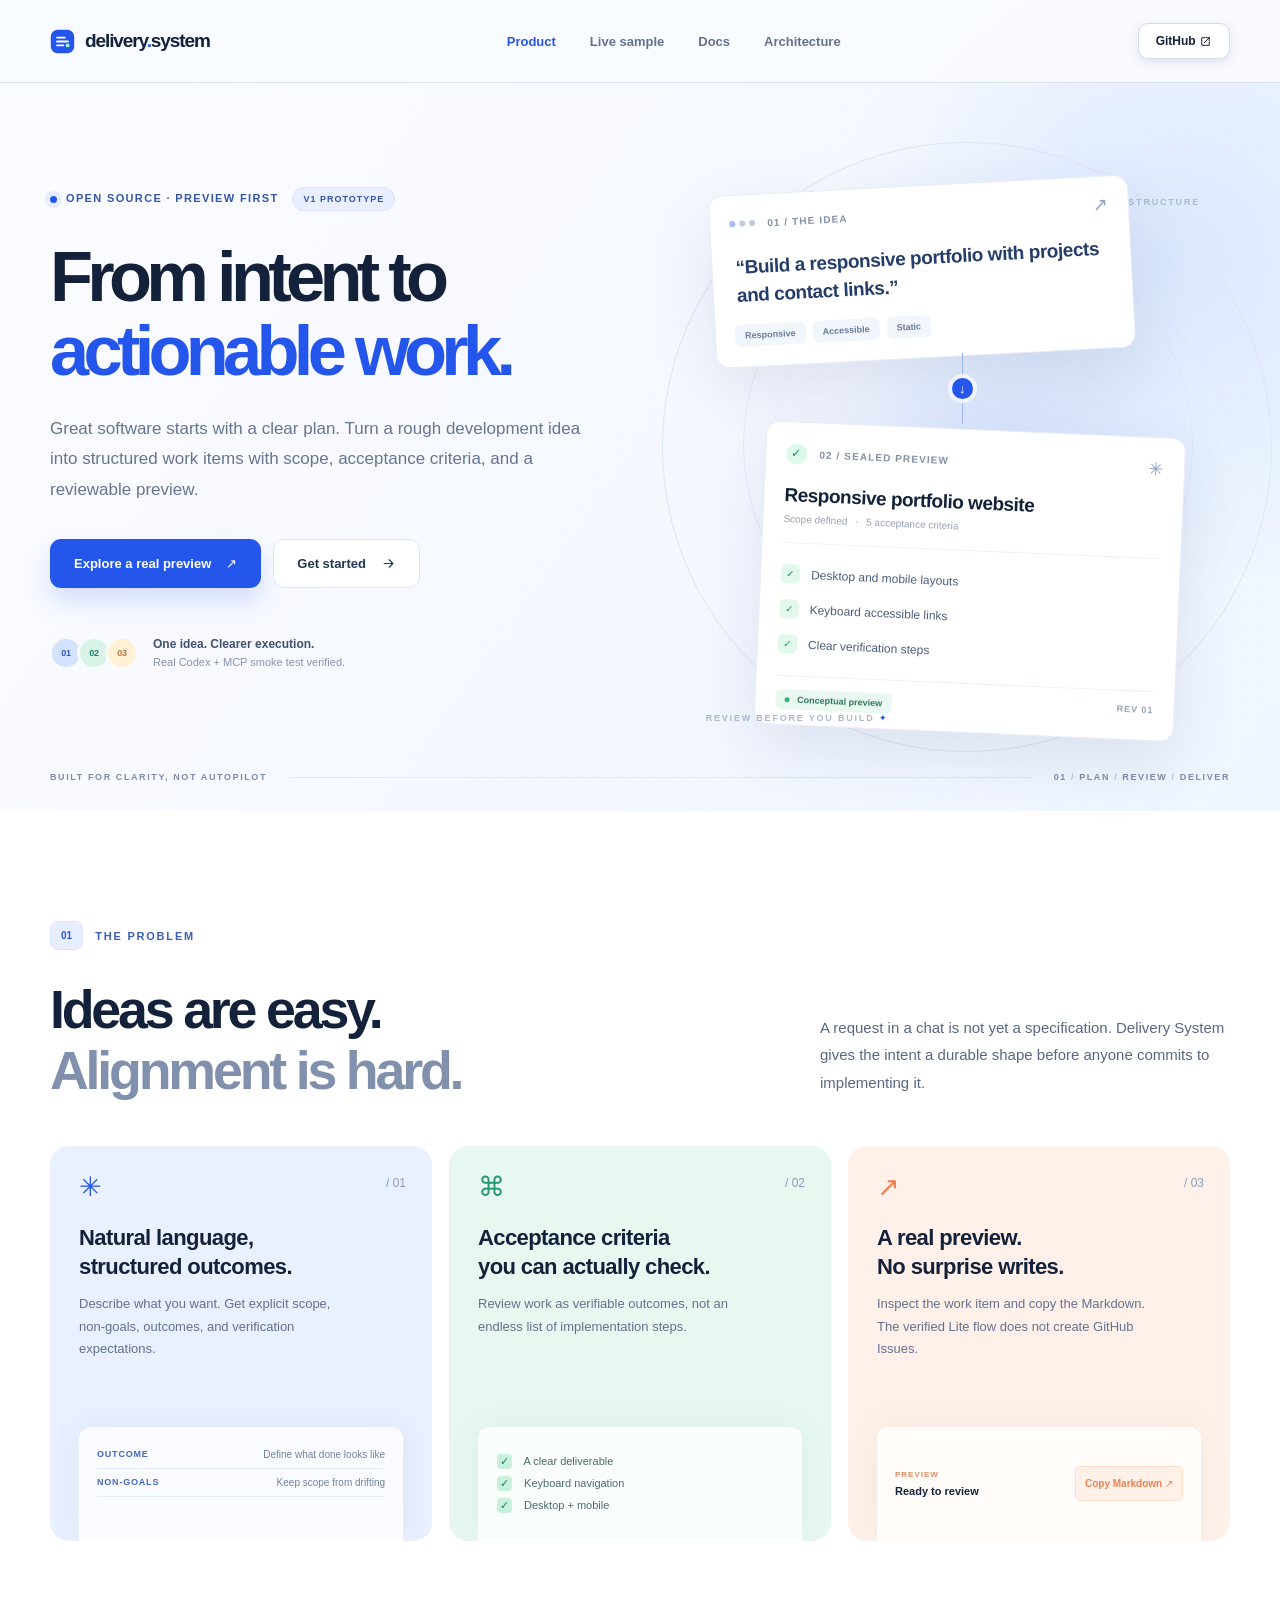
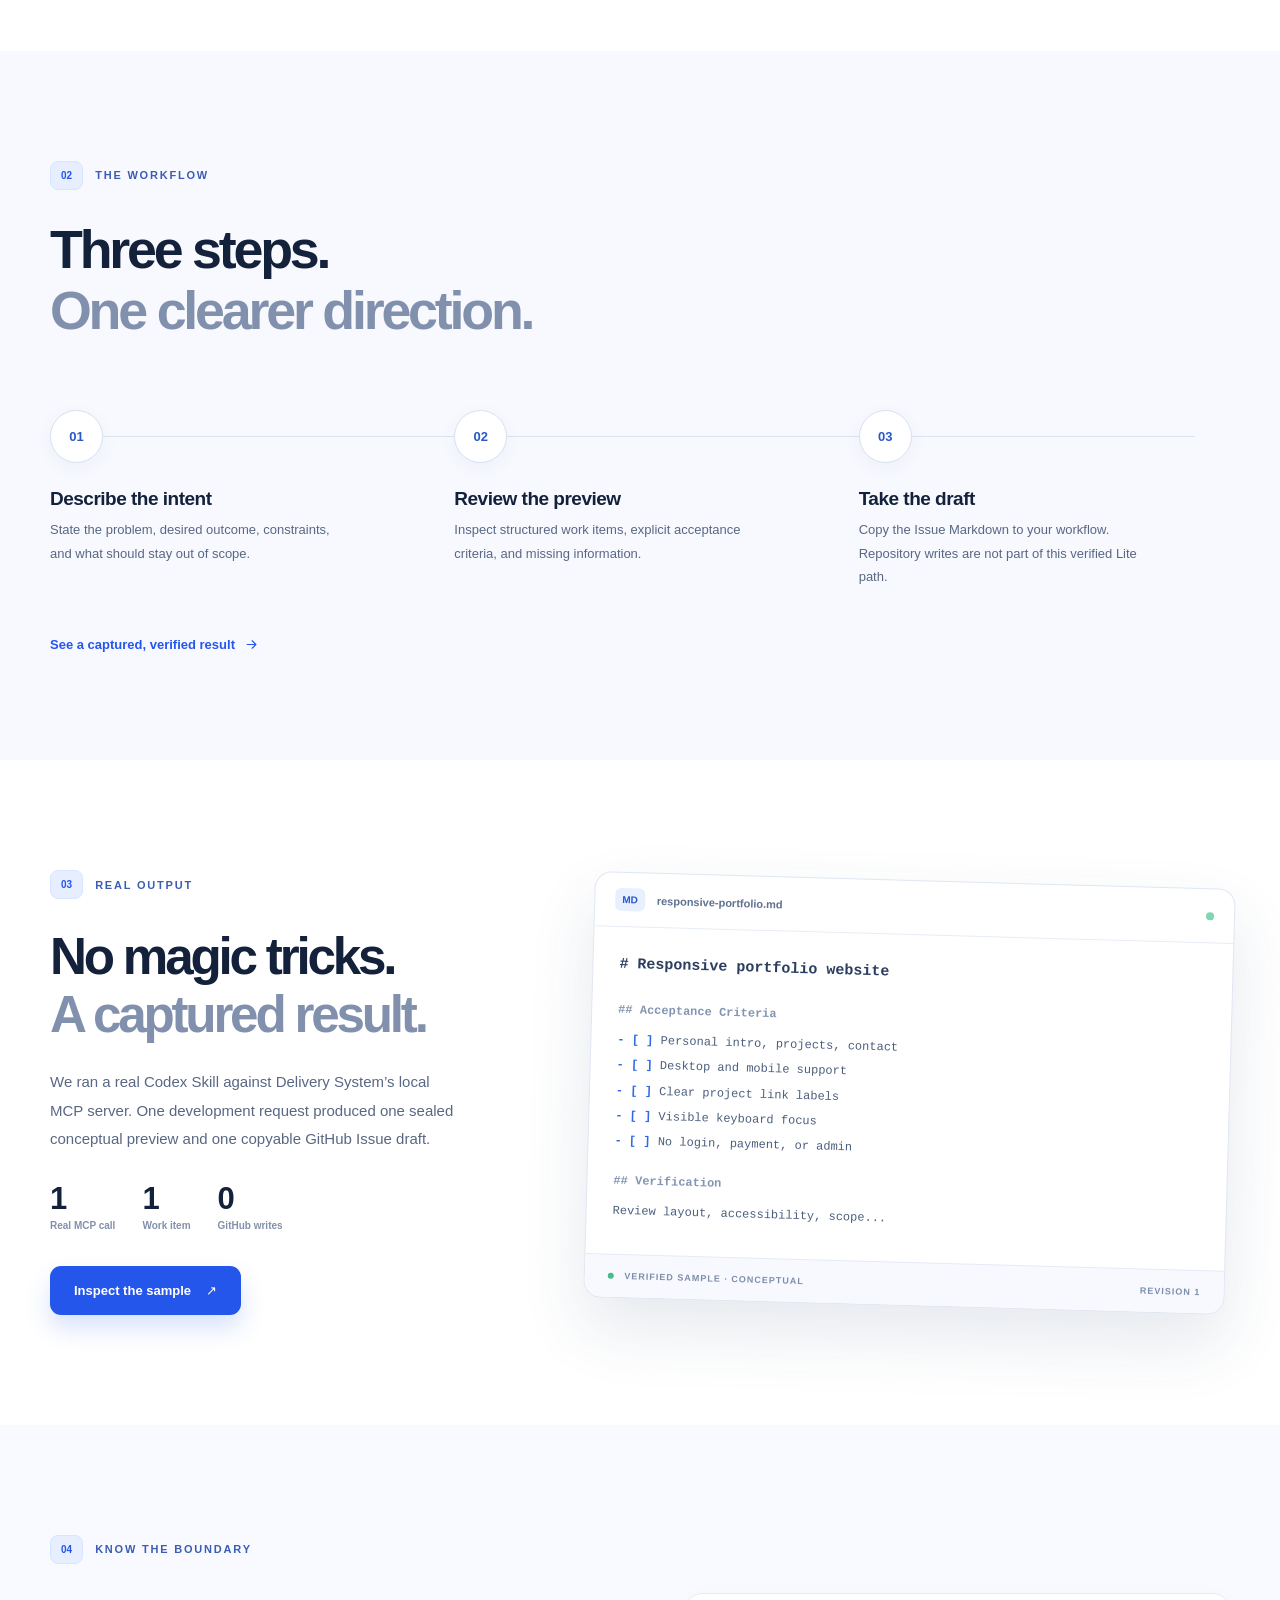
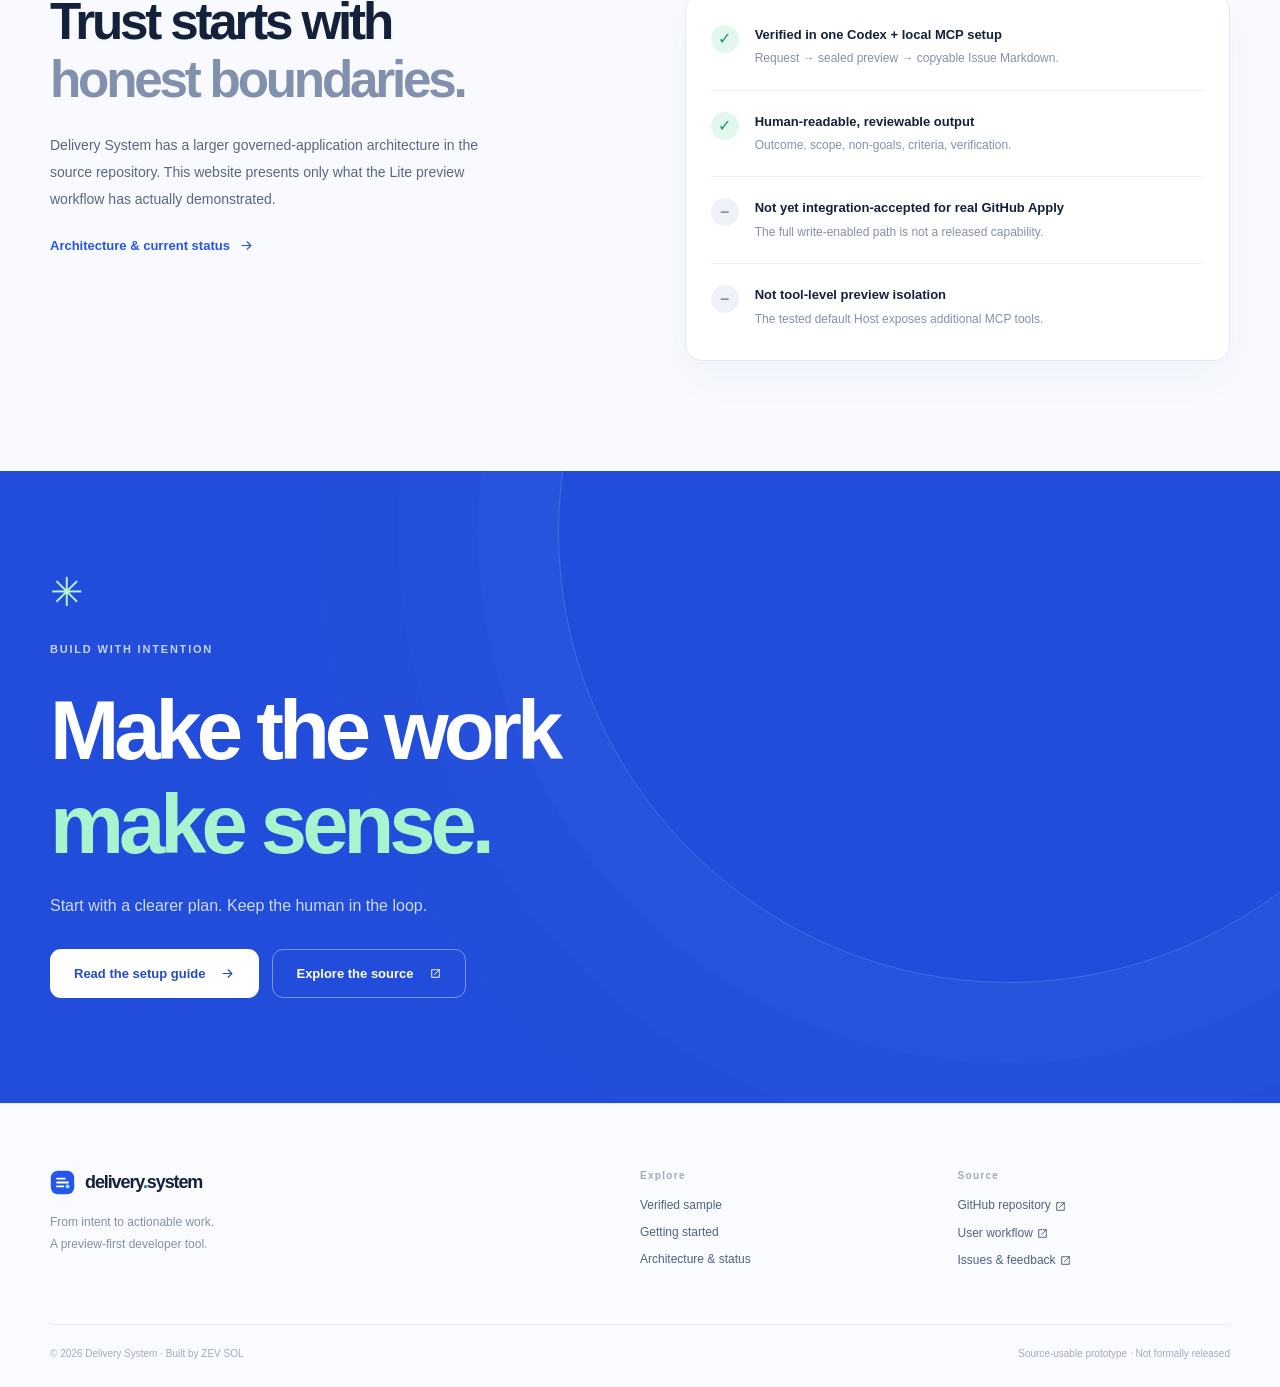
==== index.html @ c02acf93 "Initial website import" ====
<!doctype html>
<html lang="en"><head><meta charset="UTF-8"/><meta name="viewport" content="width=device-width,initial-scale=1"/><meta name="theme-color" content="#f8faff"/>
<title>Intent into actionable work — Delivery System</title><meta name="description" content="Turn development intent into reviewable, structured GitHub work item drafts. A preview-first open-source developer tool."/><meta property="og:type" content="website"/><meta property="og:title" content="Intent into actionable work — Delivery System"/><meta property="og:description" content="Turn development intent into reviewable, structured GitHub work item drafts. A preview-first open-source developer tool."/><meta property="og:image" content="https://ds.zevsol.com/assets/og-preview.png"/><meta property="og:site_name" content="Delivery System"/><link rel="icon" type="image/svg+xml" href="./assets/favicon.svg"/><link rel="stylesheet" href="./assets/style.css"/>
</head><body><a class="skip-link" href="#main">Skip to content</a><div class="site-shell"><header class="site-header"><div class="nav-inner"><a class="brand" href="./" aria-label="Delivery System home"><svg aria-hidden="true" width="25" height="25" viewBox="0 0 32 32" fill="none"><rect x="1" y="1" width="30" height="30" rx="9" fill="#2556EC"/><path d="M9 11H19M9 16H23M9 21H17" stroke="white" stroke-width="2.4" stroke-linecap="round"/><circle cx="22.5" cy="21" r="2.5" fill="#9AF0C6"/></svg><span>delivery<span class="brand-dot">.</span>system</span></a>
      <nav id="site-nav" class="site-nav" aria-label="Main navigation"><a href="./#product" class="nav-active">Product</a><a href="./demo/">Live sample</a><a href="./docs/">Docs</a><a href="./architecture/">Architecture</a></nav>
      <div class="nav-actions"><a class="nav-gh" href="https://github.com/zevsol/delivery-system" target="_blank" rel="noopener noreferrer">GitHub <svg aria-hidden="true" width="13" height="13" viewBox="0 0 24 24" fill="none" stroke="currentColor" stroke-width="1.8" stroke-linecap="round"><path d="M13 5h6v6m0-6-9 9"/><path d="M19 13v6H5V5h6"/></svg></a><button class="menu-toggle" type="button" aria-label="Toggle navigation" aria-expanded="false" aria-controls="site-nav"><span></span><span></span><span></span></button></div></div></header>
<main id="main">
<section class="hero"><div class="hero-grain"></div><div class="container hero-grid"><div class="hero-copy"><div class="eyebrow"><span class="eyebrow-dot"></span> OPEN SOURCE · PREVIEW FIRST <span class="eyebrow-version">V1 PROTOTYPE</span></div><h1>From intent to<br/><em>actionable work.</em></h1><p class="hero-sub">Great software starts with a clear plan. Turn a rough development idea into structured work items with scope, acceptance criteria, and a reviewable preview.</p><div class="hero-cta"><a class="btn btn-primary" href="demo/">Explore a real preview <span>↗</span></a><a class="btn btn-secondary" href="docs/">Get started <svg aria-hidden="true" width="15" height="15" viewBox="0 0 24 24" fill="none" stroke="currentColor" stroke-width="1.8" stroke-linecap="round" stroke-linejoin="round"><path d="M5 12h14m-6-6 6 6-6 6"/></svg></a></div><div class="hero-proof"><div class="avatars"><span>01</span><span>02</span><span>03</span></div><p><strong>One idea. Clearer execution.</strong><br/>Real Codex + MCP smoke test verified.</p></div></div>
<div class="hero-stage" aria-label="Visualization: a development request becomes a reviewed work item"><div class="stage-orbit orbit-a"></div><div class="stage-orbit orbit-b"></div><div class="stage-label stage-label-top"><span class="tiny-square"></span> INTENT → STRUCTURE</div><div class="stage-card input-stage"><div class="stage-heading"><span class="window-dots"><i></i><i></i><i></i></span><span>01 / THE IDEA</span><span class="stage-heading-icon">↗</span></div><div class="input-quote">“Build a responsive portfolio with projects and contact links.”</div><div class="input-tags"><span>Responsive</span><span>Accessible</span><span>Static</span></div></div><div class="flow-link"><span></span><div class="flow-node">↓</div><span></span></div><div class="stage-card output-stage"><div class="stage-heading"><span class="stage-check">✓</span><span>02 / SEALED PREVIEW</span><span class="stage-heading-icon">✳</span></div><h3>Responsive portfolio website</h3><div class="stage-metadata"><span>Scope defined</span><span>·</span><span>5 acceptance criteria</span></div><div class="fake-checks"><div><b>✓</b><span>Desktop and mobile layouts</span></div><div><b>✓</b><span>Keyboard accessible links</span></div><div><b>✓</b><span>Clear verification steps</span></div></div><div class="stage-bottom"><span class="status-pill"><i></i> Conceptual preview</span><span>REV 01</span></div></div><div class="stage-label stage-label-bottom">REVIEW BEFORE YOU BUILD <span>✦</span></div></div></div><div class="container hero-bottom"><span>BUILT FOR CLARITY, NOT AUTOPILOT</span><div class="hero-bottom-rule"></div><span>01 <span class="muted">/</span> PLAN <span class="muted">/</span> REVIEW <span class="muted">/</span> DELIVER</span></div></section>

<section id="product" class="section section-product"><div class="container"><div class="section-kicker"><span class="kicker-index">01</span> THE PROBLEM</div><div class="section-intro split-intro"><h2>Ideas are easy.<br/><span>Alignment is hard.</span></h2><p>A request in a chat is not yet a specification. Delivery System gives the intent a durable shape before anyone commits to implementing it.</p></div><div class="feature-grid"><article class="feature-card feature-blue"><div class="feature-icon">✳</div><div class="card-number">/ 01</div><h3>Natural language,<br/>structured outcomes.</h3><p>Describe what you want. Get explicit scope, non-goals, outcomes, and verification expectations.</p><div class="feature-art feature-art-one"><div>OUTCOME<span>Define what done looks like</span></div><div>NON-GOALS<span>Keep scope from drifting</span></div></div></article><article class="feature-card feature-mint"><div class="feature-icon">⌘</div><div class="card-number">/ 02</div><h3>Acceptance criteria<br/>you can actually check.</h3><p>Review work as verifiable outcomes, not an endless list of implementation steps.</p><div class="feature-art feature-art-two"><span><i>✓</i> A clear deliverable</span><span><i>✓</i> Keyboard navigation</span><span><i>✓</i> Desktop + mobile</span></div></article><article class="feature-card feature-peach"><div class="feature-icon">↗</div><div class="card-number">/ 03</div><h3>A real preview.<br/>No surprise writes.</h3><p>Inspect the work item and copy the Markdown. The verified Lite flow does not create GitHub Issues.</p><div class="feature-art feature-art-three"><div><span>PREVIEW</span><strong>Ready to review</strong></div><div class="art-button">Copy Markdown ↗</div></div></article></div></div></section>

<section class="section section-process"><div class="container"><div class="section-kicker"><span class="kicker-index">02</span> THE WORKFLOW</div><div class="section-intro"><h2>Three steps.<br/><span>One clearer direction.</span></h2></div><div class="process-track"><article><div class="step-circle">01</div><h3>Describe the intent</h3><p>State the problem, desired outcome, constraints, and what should stay out of scope.</p></article><article><div class="step-circle">02</div><h3>Review the preview</h3><p>Inspect structured work items, explicit acceptance criteria, and missing information.</p></article><article><div class="step-circle">03</div><h3>Take the draft</h3><p>Copy the Issue Markdown to your workflow. Repository writes are not part of this verified Lite path.</p></article></div><div class="process-cta"><a class="text-link" href="demo/">See a captured, verified result <svg aria-hidden="true" width="15" height="15" viewBox="0 0 24 24" fill="none" stroke="currentColor" stroke-width="1.8" stroke-linecap="round" stroke-linejoin="round"><path d="M5 12h14m-6-6 6 6-6 6"/></svg></a></div></div></section>

<section class="section section-demo-preview"><div class="container showcase-grid"><div class="showcase-copy"><div class="section-kicker"><span class="kicker-index">03</span> REAL OUTPUT</div><h2>No magic tricks.<br/><span>A captured result.</span></h2><p>We ran a real Codex Skill against Delivery System’s local MCP server. One development request produced one sealed conceptual preview and one copyable GitHub Issue draft.</p><div class="metric-row"><div><strong>1</strong><span>Real MCP call</span></div><div><strong>1</strong><span>Work item</span></div><div><strong>0</strong><span>GitHub writes</span></div></div><a class="btn btn-primary" href="demo/">Inspect the sample <span>↗</span></a></div><div class="showcase-window"><div class="showcase-head"><span class="file-badge">MD</span><span>responsive-portfolio.md</span><span class="small-dot"></span></div><div class="showcase-code"><p class="code-heading"># Responsive portfolio website</p><p class="code-comment">## Acceptance Criteria</p><p><span class="code-accent">- [ ]</span> Personal intro, projects, contact</p><p><span class="code-accent">- [ ]</span> Desktop and mobile support</p><p><span class="code-accent">- [ ]</span> Clear project link labels</p><p><span class="code-accent">- [ ]</span> Visible keyboard focus</p><p><span class="code-accent">- [ ]</span> No login, payment, or admin</p><p class="code-comment">## Verification</p><p>Review layout, accessibility, scope...</p></div><div class="showcase-foot"><span><i></i> VERIFIED SAMPLE · CONCEPTUAL</span><span>REVISION 1</span></div></div></div></section>

<section class="section section-boundary"><div class="container"><div class="section-kicker"><span class="kicker-index">04</span> KNOW THE BOUNDARY</div><div class="boundary-grid"><div><h2>Trust starts with<br/><span>honest boundaries.</span></h2><p>Delivery System has a larger governed-application architecture in the source repository. This website presents only what the Lite preview workflow has actually demonstrated.</p><a class="text-link" href="architecture/">Architecture & current status <svg aria-hidden="true" width="15" height="15" viewBox="0 0 24 24" fill="none" stroke="currentColor" stroke-width="1.8" stroke-linecap="round" stroke-linejoin="round"><path d="M5 12h14m-6-6 6 6-6 6"/></svg></a></div><div class="boundary-list"><div><span class="boundary-yes">✓</span><div><strong>Verified in one Codex + local MCP setup</strong><small>Request → sealed preview → copyable Issue Markdown.</small></div></div><div><span class="boundary-yes">✓</span><div><strong>Human-readable, reviewable output</strong><small>Outcome, scope, non-goals, criteria, verification.</small></div></div><div><span class="boundary-no">–</span><div><strong>Not yet integration-accepted for real GitHub Apply</strong><small>The full write-enabled path is not a released capability.</small></div></div><div><span class="boundary-no">–</span><div><strong>Not tool-level preview isolation</strong><small>The tested default Host exposes additional MCP tools.</small></div></div></div></div></div></section>

<section class="closing"><div class="container closing-content"><span class="closing-star">✳</span><div class="section-kicker">BUILD WITH INTENTION</div><h2>Make the work<br/><em>make sense.</em></h2><p>Start with a clearer plan. Keep the human in the loop.</p><div><a class="btn btn-light" href="docs/">Read the setup guide <svg aria-hidden="true" width="15" height="15" viewBox="0 0 24 24" fill="none" stroke="currentColor" stroke-width="1.8" stroke-linecap="round" stroke-linejoin="round"><path d="M5 12h14m-6-6 6 6-6 6"/></svg></a><a class="btn btn-dark-outline" href="https://github.com/zevsol/delivery-system" target="_blank" rel="noopener noreferrer">Explore the source <svg aria-hidden="true" width="13" height="13" viewBox="0 0 24 24" fill="none" stroke="currentColor" stroke-width="1.8" stroke-linecap="round"><path d="M13 5h6v6m0-6-9 9"/><path d="M19 13v6H5V5h6"/></svg></a></div></div></section>
</main><footer class="site-footer"><div class="container footer-grid"><div><a class="brand" href="./"><svg aria-hidden="true" width="25" height="25" viewBox="0 0 32 32" fill="none"><rect x="1" y="1" width="30" height="30" rx="9" fill="#2556EC"/><path d="M9 11H19M9 16H23M9 21H17" stroke="white" stroke-width="2.4" stroke-linecap="round"/><circle cx="22.5" cy="21" r="2.5" fill="#9AF0C6"/></svg><span>delivery<span class="brand-dot">.</span>system</span></a><p>From intent to actionable work.<br/>A preview-first developer tool.</p></div><div class="footer-links"><span>Explore</span><a href="./demo/">Verified sample</a><a href="./docs/">Getting started</a><a href="./architecture/">Architecture & status</a></div><div class="footer-links"><span>Source</span><a href="https://github.com/zevsol/delivery-system" target="_blank" rel="noopener noreferrer">GitHub repository <svg aria-hidden="true" width="13" height="13" viewBox="0 0 24 24" fill="none" stroke="currentColor" stroke-width="1.8" stroke-linecap="round"><path d="M13 5h6v6m0-6-9 9"/><path d="M19 13v6H5V5h6"/></svg></a><a href="https://github.com/zevsol/delivery-system/blob/main/docs/user-workflow.md" target="_blank" rel="noopener noreferrer">User workflow <svg aria-hidden="true" width="13" height="13" viewBox="0 0 24 24" fill="none" stroke="currentColor" stroke-width="1.8" stroke-linecap="round"><path d="M13 5h6v6m0-6-9 9"/><path d="M19 13v6H5V5h6"/></svg></a><a href="https://github.com/zevsol/delivery-system/issues" target="_blank" rel="noopener noreferrer">Issues & feedback <svg aria-hidden="true" width="13" height="13" viewBox="0 0 24 24" fill="none" stroke="currentColor" stroke-width="1.8" stroke-linecap="round"><path d="M13 5h6v6m0-6-9 9"/><path d="M19 13v6H5V5h6"/></svg></a></div></div><div class="container footer-bottom"><span>© 2026 Delivery System · Built by ZEV SOL</span><span>Source-usable prototype · Not formally released</span></div></footer></div><script defer src="./assets/site.js"></script></body></html>
---- assets/style.css ----
@charset "UTF-8";
:root{color-scheme:light;--ink:#13213a;--sub:#596783;--subtle:#77839a;--blue:#2556ec;--blue-dark:#173cb6;--mint:#d8f9e9;--surface:#fff;--page:#f8faff;--line:#e4e9f2;--shadow:0 23px 65px rgba(34,57,104,.11);--max:1180px;font-family:Inter,"SF Pro Display",-apple-system,BlinkMacSystemFont,"Segoe UI",Arial,sans-serif;font-synthesis:none;scroll-behavior:smooth}
*{box-sizing:border-box}html{scroll-padding-top:98px}body{margin:0;color:var(--ink);background:var(--page);-webkit-font-smoothing:antialiased;overflow-x:hidden}a{color:inherit;text-decoration:none}button{font:inherit}button,a{-webkit-tap-highlight-color:transparent}button:focus-visible,a:focus-visible{outline:3px solid #6798ff;outline-offset:4px}img,svg{vertical-align:middle}::selection{background:#b8ccff;color:#163583}.container{width:min(var(--max),calc(100% - 88px));margin-inline:auto}.site-shell{position:relative;overflow:hidden}.skip-link{position:absolute;z-index:99;top:-100px;left:14px;padding:12px 17px;background:var(--blue);color:white}.skip-link:focus{top:12px}
.site-header{position:relative;z-index:20;background:rgba(249,251,255,.93);border-bottom:1px solid rgba(208,218,236,.75)}.nav-inner{height:82px;width:min(var(--max),calc(100% - 88px));margin:auto;display:flex;align-items:center;justify-content:space-between;gap:28px}.brand{display:inline-flex;align-items:center;gap:10px;font-size:19px;letter-spacing:-1.1px;font-weight:790;white-space:nowrap}.brand-dot{color:var(--blue)}.site-nav{display:flex;gap:34px;align-items:center}.site-nav a{font-size:13px;font-weight:600;color:#64718a;transition:color .2s}.site-nav a:hover,.site-nav a[aria-current=page],.site-nav a.nav-active{color:var(--blue)}.nav-actions{display:flex;align-items:center;gap:16px}.nav-gh{font-weight:700;color:var(--ink);border:1px solid #d5ddeb;background:white;border-radius:10px;padding:10px 17px;font-size:12px;white-space:nowrap;box-shadow:0 3px 8px #1c3c7320}.nav-gh:hover{border-color:#98b2ff}.menu-toggle{display:none;cursor:pointer;border:1px solid var(--line);background:white;border-radius:10px;padding:11px}.menu-toggle span{display:block;width:20px;height:2px;background:var(--ink);margin:3px 0}
.hero{position:relative;min-height:720px;background:linear-gradient(125deg,#fbfcff 0%,#f5f8ff 54%,#eff6ff 100%);padding-top:86px;isolation:isolate}.hero:before{content:"";position:absolute;pointer-events:none;width:700px;height:680px;border-radius:50%;right:-240px;top:-160px;background:radial-gradient(circle,rgba(183,209,252,.42),transparent 68%);z-index:-1}.hero-grain{position:absolute;inset:0;opacity:.18;pointer-events:none;background-image:radial-gradient(#8fb0ff 0.6px,transparent .6px);background-size:19px 19px;mask-image:linear-gradient(90deg,transparent 18%,black 100%)}.hero-grid{display:grid;grid-template-columns:1.02fr 1fr;align-items:center;gap:30px}.hero-copy{padding:18px 0 76px;max-width:650px;position:relative;z-index:2}.eyebrow{display:inline-flex;align-items:center;gap:9px;font-size:11px;font-weight:800;letter-spacing:1.35px;color:#3655a4;line-height:1.8}.eyebrow-dot{width:7px;height:7px;border-radius:50%;background:var(--blue);box-shadow:0 0 0 5px #e5edff}.eyebrow-version{background:#e9efff;border:1px solid #d7e2ff;border-radius:30px;font-size:9px;letter-spacing:1px;padding:3px 10px;margin-left:5px}.hero h1{font-weight:780;line-height:1.055;letter-spacing:-5.7px;font-size:clamp(58px,5.5vw,84px);margin:29px 0 25px}.hero h1 em,.closing h2 em{font-style:normal;color:var(--blue)}.hero-sub{font-size:17px;line-height:1.8;color:#67758f;max-width:535px;margin:0 0 33px}.hero-cta{display:flex;gap:12px;flex-wrap:wrap}.btn{display:inline-flex;align-items:center;justify-content:center;gap:15px;white-space:nowrap;font-weight:700;font-size:13px;border-radius:11px;padding:16px 23px;min-height:49px;border:1px solid transparent;transition:transform .2s,background .2s,box-shadow .2s}.btn:hover{transform:translateY(-2px)}.btn-primary{color:white;background:var(--blue);box-shadow:0 13px 25px #2458e62d}.btn-primary:hover{background:#1548df;box-shadow:0 16px 31px #2458e645}.btn-secondary{color:#243653;background:white;border-color:#dee5f2}.btn-secondary:hover{border-color:#b6c8f4}.hero-proof{display:flex;gap:14px;align-items:center;margin-top:47px}.avatars{display:flex;padding-left:5px}.avatars span{width:34px;height:34px;display:grid;place-items:center;background:#d3e2fd;border:3px solid #f7faff;border-radius:50%;margin-left:-6px;color:#375aba;font-size:9px;font-weight:800;letter-spacing:-.3px}.avatars span:nth-child(2){background:#d9f4e7;color:#18836a}.avatars span:nth-child(3){background:#fff0d6;color:#b7743f}.hero-proof p{font-size:11px;line-height:1.6;color:#8794ad;margin:0}.hero-proof strong{color:#40516f;font-size:12px}.hero-stage{height:530px;position:relative;min-width:0;display:flex;align-items:center;flex-direction:column;justify-content:center;isolation:isolate}.stage-orbit{position:absolute;border:1px solid #dce5f7;border-radius:50%;z-index:-2}.orbit-a{width:610px;height:610px;top:-51px;left:1px}.orbit-b{width:450px;height:450px;top:27px;left:82px;opacity:.7}.hero-stage:before{content:"";position:absolute;width:400px;height:350px;top:110px;left:140px;background:radial-gradient(ellipse,#b7cdfc8c 0,transparent 65%);filter:blur(38px);z-index:-1}.stage-card{width:min(100%,420px);background:white;border:1px solid #e8edf8;box-shadow:var(--shadow);border-radius:14px;position:relative}.input-stage{transform:rotate(-3deg) translateX(-23px);padding:17px 19px 20px}.stage-heading{display:flex;align-items:center;gap:12px;font-size:10px;color:#8390a6;font-weight:800;letter-spacing:1.1px}.stage-heading-icon{margin-left:auto;color:#8da1c6;font-size:18px}.window-dots{display:flex;gap:4px}.window-dots i{width:6px;height:6px;background:#c1cbe0;border-radius:50%}.window-dots i:first-child{background:#a4b9ff}.input-quote{font-size:19px;color:#243d69;letter-spacing:-.45px;font-weight:650;line-height:1.45;margin:19px 4px 16px}.input-tags{display:flex;gap:7px}.input-tags span{font-size:9px;color:#697c9d;padding:6px 10px;border-radius:6px;background:#f1f5fc;font-weight:700}.flow-link{display:flex;align-items:center;flex-direction:column;height:75px;position:relative;z-index:2;transform:translate(17px,-4px)}.flow-link>span{width:1px;height:21px;background:#9bb7f5}.flow-node{width:29px;height:29px;display:grid;place-items:center;background:var(--blue);border:4px solid #eff4ff;border-radius:50%;color:white;font-size:13px}.output-stage{transform:rotate(2.5deg) translateX(25px);padding:20px 20px 0}.stage-check{width:21px;height:21px;border-radius:50%;display:grid;place-items:center;background:#def8e9;color:#1b9062;font-size:12px}.output-stage h3{font-size:19px;letter-spacing:-.5px;margin:20px 0 7px}.stage-metadata{display:flex;gap:8px;font-size:10px;color:#96a0b4}.fake-checks{border-top:1px solid #edf1f8;margin-top:18px;padding-top:13px}.fake-checks>div{display:flex;gap:11px;align-items:center;font-size:12px;color:#4c5e7b;padding:8px 0}.fake-checks b{font-size:10px;color:#1d9b69;background:#e1f8ea;width:19px;height:19px;display:grid;place-items:center;border-radius:5px}.stage-bottom{border-top:1px solid #edf1f8;margin-top:14px;display:flex;justify-content:space-between;padding:13px 0 15px;font-size:9px;color:#99a3b7;font-weight:800;letter-spacing:1px}.status-pill{color:#32765c;background:#e9f9f1;padding:5px 9px;border-radius:5px;letter-spacing:0;font-size:9px}.status-pill i{display:inline-block;width:5px;height:5px;border-radius:50%;background:#30b47b;margin-right:5px}.stage-label{position:absolute;font-size:9px;font-weight:800;letter-spacing:1.8px;color:#a9b9d3}.stage-label-top{right:30px;top:4px}.stage-label-bottom{bottom:0;left:45px}.stage-label-bottom span{color:var(--blue)}.tiny-square{display:inline-block;width:7px;height:7px;border:2px solid #abc4ff;transform:rotate(45deg);margin-right:6px}.hero-bottom{display:flex;gap:22px;align-items:center;padding:25px 0 29px;font-size:9px;color:#7c8ca9;letter-spacing:1.6px;font-weight:800}.hero-bottom-rule{height:1px;background:#dfe6f4;flex:1}.muted{color:#b7c5dc}
.section{padding:110px 0}.section-kicker{display:flex;align-items:center;gap:12px;font-weight:790;font-size:11px;letter-spacing:1.8px;color:#3b5db3;margin-bottom:29px}.kicker-index{color:var(--blue);background:#e7eeff;border:1px solid #d8e5ff;padding:8px 10px;border-radius:8px;font-size:10px;letter-spacing:0}.section-intro{margin-bottom:45px}.section h2,.closing h2{font-size:clamp(40px,4.2vw,60px);line-height:1.13;letter-spacing:-3.2px;margin:0;font-weight:770}.section h2 span{color:#8190ad}.split-intro{display:flex;align-items:end;justify-content:space-between;gap:54px}.split-intro>p{width:410px;margin:0 0 4px;font-size:15px;line-height:1.85;color:var(--sub)}.section-product{background:white}.feature-grid{display:grid;grid-template-columns:repeat(3,minmax(0,1fr));gap:17px}.feature-card{border-radius:19px;min-height:395px;padding:28px 29px 0;position:relative;overflow:hidden}.feature-blue{background:#e9f0ff}.feature-mint{background:#e7f8f1}.feature-peach{background:#fff1e9}.feature-icon{font-size:27px;font-weight:700;color:#2658e3;display:inline-block;line-height:1}.feature-mint .feature-icon{color:#279776}.feature-peach .feature-icon{color:#ea8257}.card-number{position:absolute;right:26px;top:30px;color:#8c9cbb;font-size:12px}.feature-card h3{font-size:22px;line-height:1.32;letter-spacing:-.6px;margin:22px 0 12px}.feature-card p{font-size:13px;line-height:1.75;color:#63718d;max-width:270px;margin:0}.feature-art{position:absolute;left:29px;right:29px;bottom:0;height:114px;border:1px solid #ffffffb5;border-radius:12px 12px 0 0;background:#ffffffbf;box-shadow:0 0 30px #607b9e16}.feature-art-one{padding:13px 17px}.feature-art-one div{font-size:9px;font-weight:800;color:#4369c0;display:flex;align-items:center;justify-content:space-between;border-bottom:1px solid #e3eafa;padding:8px 0;letter-spacing:.8px}.feature-art-one div span{color:#72839d;font-size:10px;letter-spacing:0;font-weight:500}.feature-art-two{display:grid;gap:7px;padding:14px 18px;align-content:center}.feature-art-two span{font-size:11px;color:#4c6c69}.feature-art-two i{display:inline-grid;place-items:center;font-style:normal;width:15px;height:15px;border-radius:4px;background:#c9f0dc;color:#17825e;font-weight:800;margin-right:9px}.feature-art-three{display:flex;justify-content:space-between;align-items:center;padding:17px;gap:10px}.feature-art-three div>span{display:block;font-size:8px;color:#e18a61;letter-spacing:1px;font-weight:700;margin-bottom:6px}.feature-art-three div>strong{display:block;font-size:11px}.feature-art-three .art-button{padding:11px 9px;color:#ed8056;background:#fff1e8;border:1px solid #ffdcc5;font-size:10px;border-radius:6px;font-weight:700;white-space:nowrap}
.section-process{background:#f7f9fe;padding-bottom:107px}.process-track{margin-top:70px;display:grid;grid-template-columns:repeat(3,1fr);gap:33px;position:relative}.process-track:before{content:"";position:absolute;top:26px;left:35px;right:35px;height:1px;background:#dae3f3}.process-track article{position:relative;z-index:1}.step-circle{width:53px;height:53px;border-radius:50%;background:white;display:grid;place-items:center;border:1px solid #d7e0f1;color:#2a58c5;font-size:13px;font-weight:800;box-shadow:0 5px 18px #42578b0d}.process-track h3{font-size:19px;letter-spacing:-.5px;margin:25px 0 8px}.process-track p{font-size:13px;line-height:1.8;color:var(--sub);max-width:300px;margin:0}.process-cta{margin-top:47px}.text-link{display:inline-flex;align-items:center;gap:9px;font-size:13px;color:var(--blue);font-weight:800}.text-link:hover{text-decoration:underline;text-underline-offset:5px}
.section-demo-preview{background:#fff}.showcase-grid{display:grid;grid-template-columns:.84fr 1.16fr;align-items:center;gap:75px}.showcase-copy h2{font-size:clamp(42px,4vw,59px)}.showcase-copy>p{font-size:15px;line-height:1.9;color:var(--sub);margin:24px 0 26px;max-width:415px}.metric-row{display:flex;gap:27px;margin:27px 0 35px}.metric-row>div{display:grid;gap:3px}.metric-row strong{font-size:31px;letter-spacing:-1px}.metric-row span{font-size:10px;color:#8290aa;font-weight:650}.showcase-window{border:1px solid #e0e6f2;border-radius:17px;overflow:hidden;box-shadow:0 30px 65px #2b47701e;transform:rotate(1.6deg);background:#fff}.showcase-head{display:flex;align-items:center;gap:12px;padding:15px 20px;border-bottom:1px solid #e7edf6;font-size:11px;color:#5f718f;font-weight:700}.file-badge{font-weight:900;color:#2957c9;background:#e8efff;padding:6px 7px;border-radius:6px;font-size:10px}.small-dot{margin-left:auto;background:#80d6b0;width:8px;height:8px;border-radius:50%}.showcase-code{font:12px/1.7 ui-monospace,SFMono-Regular,Consolas,monospace;color:#4c5f7d;padding:25px 26px 27px}.showcase-code p{margin:5px 0}.showcase-code .code-heading{font-size:15px;font-weight:700;color:#2b3e60;margin:0 0 22px}.showcase-code .code-comment{color:#8495b3;margin:19px 0 10px;font-weight:700}.code-accent{color:#2f69e7;font-weight:800}.showcase-foot{background:#f7f9fe;border-top:1px solid #e6ebf5;display:flex;justify-content:space-between;padding:16px 23px;font-size:9px;font-weight:800;letter-spacing:1px;color:#7e8eaa}.showcase-foot i{display:inline-block;width:6px;height:6px;background:#48bb8b;border-radius:50%;margin-right:7px}
.section-boundary{background:#f8faff}.boundary-grid{display:grid;grid-template-columns:1fr 1.02fr;gap:100px;align-items:start}.boundary-grid h2{font-size:clamp(39px,4vw,57px)}.boundary-grid>div>p{font-size:14px;color:var(--sub);line-height:1.9;max-width:455px;margin:24px 0}.boundary-list{background:white;border:1px solid #e5eaf4;border-radius:17px;padding:10px 25px;box-shadow:0 16px 42px #32528b0a}.boundary-list>div{display:flex;gap:16px;padding:21px 0;border-bottom:1px solid #eef1f7}.boundary-list>div:last-child{border-bottom:0}.boundary-list span{display:grid;place-items:center;border-radius:50%;width:28px;height:28px;flex:none;font-weight:800}.boundary-yes{background:#e2f8ed;color:#1b965f}.boundary-no{background:#eff2f8;color:#8090a9}.boundary-list strong{display:block;font-size:13px;line-height:1.5}.boundary-list small{display:block;color:#8491a8;font-size:12px;line-height:1.7;margin-top:4px}
.closing{background:#214dda;color:#fff;position:relative;isolation:isolate;overflow:hidden}.closing:before{content:"";position:absolute;right:-180px;top:-390px;width:900px;height:900px;opacity:.17;border:1px solid #fff;border-radius:50%;z-index:-1;box-shadow:0 0 0 80px #ffffff18,0 0 0 160px #ffffff14,0 0 0 240px #ffffff0c}.closing-content{padding:98px 0 105px}.closing .section-kicker{color:#c5d4ff}.closing h2{font-size:clamp(60px,6.5vw,88px);letter-spacing:-5px}.closing h2 em{color:#a7f4cf}.closing p{font-size:16px;color:#cdd9ff;margin:25px 0 34px}.closing-content>div:last-child{display:flex;gap:13px;flex-wrap:wrap}.closing-star{display:inline-grid;place-items:center;font-size:40px;color:#b8f1d2;margin-bottom:28px}.btn-light{background:white;color:#244bc6}.btn-dark-outline{border-color:#7796f3;color:white}.btn-dark-outline:hover{background:#ffffff15}
.site-footer{background:#f9fbff;border-top:1px solid #e5eaf5}.footer-grid{display:grid;grid-template-columns:2fr 1fr 1fr;gap:45px;padding-top:66px;padding-bottom:56px}.footer-grid .brand{font-size:18px}.footer-grid p{color:#8290aa;font-size:12px;line-height:1.85}.footer-links{display:flex;flex-direction:column;align-items:start;gap:13px}.footer-links>span{font-size:10px;font-weight:800;letter-spacing:1.3px;color:#a0aac0;margin-bottom:4px}.footer-links>a{font-size:12px;color:#52637e}.footer-links>a:hover{color:var(--blue)}.footer-bottom{border-top:1px solid #e6ebf3;display:flex;justify-content:space-between;align-items:center;gap:18px;font-size:10px;color:#a0abc0;padding:23px 0 28px}
/* Secondary pages */
.page-hero{padding:96px 0 91px;background:radial-gradient(circle at 82% 27%,#e5edff 0,transparent 35%),linear-gradient(110deg,#f9fbff,#f1f6ff);border-bottom:1px solid #e7edf6}.page-hero h1{font-size:clamp(54px,6vw,88px);line-height:1.05;letter-spacing:-5px;margin:29px 0 25px}.page-hero h1 em{font-style:normal;color:var(--blue)}.page-hero p{font-size:17px;line-height:1.8;color:#65748e;max-width:730px;margin:0}.page-content{background:#fff}.sample-metrics{display:grid;grid-template-columns:repeat(4,1fr);border:1px solid #e5ebf5;border-radius:15px;background:#f8faff;overflow:hidden;margin-bottom:85px}.sample-metrics>div{display:grid;gap:12px;padding:24px 28px;border-right:1px solid #e5ebf5}.sample-metrics>div:last-child{border-right:none}.sample-metrics span{font-size:10px;font-weight:800;letter-spacing:1.1px;color:#8a99b2}.sample-metrics strong{font-size:24px;letter-spacing:-.8px}.demo-layout{display:grid;grid-template-columns:minmax(0,1fr) 300px;gap:35px;align-items:start}.demo-main{min-width:0}.sample-header h2{font-size:42px;letter-spacing:-2.3px;margin:0 0 12px}.sample-header p{color:var(--sub);font-size:14px;line-height:1.8;margin:0 0 30px;max-width:610px}.markdown-panel{border:1px solid #dee6f2;border-radius:16px;overflow:hidden;box-shadow:0 16px 52px #374c780f}.markdown-panel-bar{display:flex;justify-content:space-between;align-items:center;gap:10px;padding:15px 20px;background:#f8faff;border-bottom:1px solid #e4e9f3}.file-title{display:flex;align-items:center;gap:12px;font-size:12px;color:#526583;font-weight:650}.copy-btn{border:1px solid #ccd9f0;background:white;color:#3158be;border-radius:8px;padding:9px 13px;font-weight:800;cursor:pointer;font-size:11px;transition:background .2s,color .2s}.copy-btn:hover{background:#eaf0ff}.copy-btn.copied{background:#ddf6e9;color:#167947;border-color:#c5e9d6}.markdown-content{padding:30px 30px 33px;margin:0;white-space:pre-wrap;overflow-wrap:anywhere;word-break:break-word;font:12px/1.88 ui-monospace,SFMono-Regular,Consolas,"Microsoft YaHei UI",monospace;color:#324560;max-height:780px;overflow-y:auto;background:white}.micro-note{font-size:11px;color:#8997ac;margin:17px 1px;line-height:1.75}.demo-aside{display:grid;gap:15px}.side-card{background:#fff;border:1px solid #e3e9f3;border-radius:14px;padding:24px}.side-card-label{color:#5872b5;font-size:10px;letter-spacing:1.2px;font-weight:800;margin-bottom:19px}.side-card dl{margin:0}.side-card dt{color:#8593aa;font-size:11px;margin-top:15px}.side-card dt:first-child{margin-top:0}.side-card dd{margin:5px 0 0;font-size:12px;font-weight:750;color:#334968}.mono{font-family:ui-monospace,SFMono-Regular,Consolas,monospace;font-size:11px!important}.mono-break{overflow-wrap:anywhere}.inline-no{color:#995f46;background:#fff0e9;border-radius:5px;padding:4px 7px}.note-card{background:#f1f5ff}.note-card h3{font-size:17px;letter-spacing:-.5px;margin:0 0 8px}.note-card p,.aside-muted{font-size:12px;color:#71809b;line-height:1.8;margin:0}.aside-list{font-size:12px;padding:0;list-style:none;color:#425573;display:grid;gap:11px}.aside-list li:before{content:"·";font-weight:900;color:#2d60e8;margin-right:9px}.aside-muted{margin-top:16px}.sample-next{padding:74px 0;background:#eaf1ff}.sample-next>.container{display:flex;justify-content:space-between;align-items:center;gap:32px}.sample-next h2{font-size:38px;letter-spacing:-1.9px;margin:5px 0 12px}.sample-next p{font-size:14px;color:#6c7b95;margin:0}
/* Docs */
.docs-main{background:white}.docs-layout{display:grid;grid-template-columns:205px minmax(0,760px);gap:88px;align-items:start}.docs-sidebar{position:sticky;top:34px;display:grid;align-items:start;gap:15px;padding:12px 0}.docs-sidebar>div{font-size:10px;letter-spacing:1.2px;font-weight:800;color:#8694ae;margin-bottom:8px}.docs-sidebar a{font-size:12px;color:#6c7b94}.docs-sidebar a:hover{color:var(--blue)}.docs-article>section{padding:52px 0 45px;border-bottom:1px solid #e9edf5;scroll-margin-top:40px}.docs-article>section:last-child{border-bottom:0}.docs-article>section:first-of-type{padding-top:34px}.doc-section-tag{font-size:10px;font-weight:800;letter-spacing:1.5px;color:#456acc;margin-bottom:16px}.docs-article h2{font-size:30px;letter-spacing:-1px;margin:0 0 14px}.docs-article p{font-size:13px;line-height:1.9;color:#5d6d87;margin:12px 0 17px}.docs-article code{font:12px/1.6 ui-monospace,SFMono-Regular,Consolas,monospace;background:#f0f4fa;padding:2px 5px;border-radius:3px;color:#33508d}.docs-alert{padding:21px 23px;border-radius:12px;background:#eaf1ff;border:1px solid #d4e2ff}.docs-alert strong{font-size:12px;color:#2e55bb}.docs-alert p{margin:6px 0 0;color:#526991}.docs-alert-subtle{background:#fff9ed;border-color:#f5e7c9;margin-top:20px}.docs-alert-subtle strong{color:#936b29}.docs-alert-subtle p{color:#8d7957}.simple-checks{display:flex;flex-wrap:wrap;gap:8px}.simple-checks div{background:#eaf9f1;color:#227455;padding:9px 12px;border-radius:7px;font-size:11px;font-weight:800}.code-window{margin:20px 0;background:#16233b;border-radius:13px;overflow:hidden;box-shadow:0 16px 36px #192a481c}.code-window-head{display:flex;justify-content:space-between;align-items:center;padding:12px 17px;border-bottom:1px solid #2a3953;color:#adbedb;font-size:11px}.code-window .copy-btn{background:#2b3a55;color:#e0e9ff;border:1px solid #3c4b68;font-size:10px}.code-window .copy-btn:hover{background:#405473}.code-window pre{padding:21px 23px;margin:0;overflow:auto;white-space:pre-wrap;overflow-wrap:anywhere;color:#dcf0ff;font:12px/1.9 ui-monospace,SFMono-Regular,Consolas,monospace}.code-window code{background:none;color:inherit;padding:0}.doc-muted{font-size:11px!important}.quote-panel{border-left:3px solid var(--blue);background:#f5f8ff;padding:23px 27px;margin:22px 0}.quote-panel span{font-size:10px;color:var(--blue);font-weight:800;letter-spacing:1.2px}.quote-panel p{font-size:14px;color:#324766;margin-bottom:0;line-height:1.85}.result-notes{display:grid;gap:12px;margin:23px 0 24px}.result-notes>div{border:1px solid #e3eaf5;border-radius:11px;padding:17px 21px}.result-notes strong{font-size:13px}.result-notes p{margin:5px 0 0}.reference-list{border-top:1px solid #e5ebf4;margin-top:21px}.reference-list a{display:flex;justify-content:space-between;padding:18px 3px;border-bottom:1px solid #e5ebf4;font-size:13px;font-weight:650;color:#3d5270}.reference-list a:hover{color:var(--blue)}
/* Architecture */
.architecture-main{background:white}.arch-title{margin-bottom:58px!important}.arch-flow{display:flex;gap:13px;align-items:center;min-width:0}.arch-node{border:1px solid #e0e7f4;border-radius:14px;padding:23px 18px;min-height:153px;min-width:0;flex:1;background:#f9fbff}.arch-node-active{background:#eaf0ff;border-color:#c8d9ff}.arch-node-unverified{background:#fff9f4;border-color:#f4dfc9}.arch-node>span{font-size:9px;font-weight:800;letter-spacing:.65px;color:#7d92ba}.arch-node>strong{display:block;font-size:19px;margin:15px 0 9px;letter-spacing:-.5px}.arch-node>small{font-size:11px;color:#78869e;line-height:1.65;display:block}.arch-arrow{color:#c8d5ed;font-size:26px;flex:none}.architecture-note{font-size:12px;color:#71819a;line-height:1.8;margin-top:29px;border-left:2px solid #94b4f8;padding-left:17px}.status-section{background:#f7f9fe}.status-table{border:1px solid #e4eaf5;border-radius:15px;background:white;overflow:hidden}.status-row{display:grid;grid-template-columns:1.45fr 1fr;gap:18px;border-bottom:1px solid #e9eef6;padding:19px 26px;font-size:13px;color:#405471;align-items:center}.status-row:last-child{border-bottom:0}.status-row-head{background:#edf2fd;color:#7083a5;font-size:11px;font-weight:800;letter-spacing:1px;text-transform:uppercase}.status-ok{color:#228060;font-weight:700}.status-pending{color:#9b7958}.principles{background:white}.principle-grid{display:grid;grid-template-columns:repeat(4,1fr);gap:15px}.principle-grid article{border:1px solid #e6eaf3;border-radius:14px;padding:25px 23px;min-height:205px}.principle-grid article>div{color:#3764d7;font-size:12px;font-weight:800}.principle-grid h3{font-size:18px;letter-spacing:-.45px;margin:33px 0 8px}.principle-grid p{font-size:12px;color:var(--sub);line-height:1.75;margin:0}.arch-reference{display:flex;justify-content:space-between;align-items:center;border-top:1px solid #edf0f7;margin-top:44px;padding-top:30px;gap:20px}.arch-reference p{font-size:13px;color:var(--sub)}
@media (max-width:1080px){.container,.nav-inner{width:min(var(--max),calc(100% - 56px))}.site-nav{gap:22px}.hero{padding-top:70px}.hero h1{font-size:62px;letter-spacing:-4px}.hero-sub{font-size:15px}.hero-stage{transform:scale(.86);transform-origin:center}.feature-card{padding-inline:21px}.feature-art{left:21px;right:21px}.showcase-grid{gap:44px}.boundary-grid{gap:50px}.docs-layout{gap:45px}.arch-node{padding:20px 13px}.arch-node>strong{font-size:16px}}
@media (max-width:780px){.container,.nav-inner{width:calc(100% - 42px)}.nav-inner{height:72px}.brand{font-size:17px}.site-nav{display:none;position:absolute;top:71px;left:0;right:0;background:#fff;box-shadow:0 16px 24px #1a31511b;border-bottom:1px solid #e2e9f4;padding:21px;flex-direction:column;align-items:stretch;gap:0}.site-nav.is-open{display:flex}.site-nav a{padding:13px 10px}.menu-toggle{display:block}.nav-gh{font-size:11px;padding:8px 12px}.hero{padding-top:61px}.hero-grid{grid-template-columns:1fr;gap:0}.hero-copy{max-width:none;padding:0}.hero h1{font-size:clamp(54px,10vw,74px);letter-spacing:-4px}.hero-sub{max-width:600px}.hero-proof{margin-top:34px}.hero-stage{height:510px;transform:scale(.92);margin:0 auto;width:min(100%,550px)}.hero-bottom{padding-top:0}.section{padding:82px 0}.section h2{font-size:47px}.split-intro{display:block}.split-intro>p{width:auto;max-width:650px;margin-top:20px}.feature-grid{grid-template-columns:1fr;gap:14px}.feature-card{min-height:290px;padding:26px 28px}.feature-card h3{margin-top:15px}.feature-card p{max-width:490px}.feature-art{left:auto;right:0;width:45%;height:115px;bottom:0;opacity:.9}.process-track{gap:20px}.showcase-grid{grid-template-columns:1fr;gap:42px}.showcase-copy{max-width:640px}.showcase-window{transform:none}.boundary-grid{grid-template-columns:1fr;gap:30px}.footer-grid{grid-template-columns:1.5fr 1fr 1fr;gap:20px}.demo-layout{grid-template-columns:1fr}.demo-aside{grid-template-columns:repeat(2,1fr)}.docs-layout{grid-template-columns:1fr;gap:24px}.docs-sidebar{position:relative;top:auto;display:flex;flex-wrap:wrap;gap:10px 18px;border-bottom:1px solid var(--line);padding-bottom:27px}.docs-sidebar>div{flex-basis:100%}.arch-flow{display:grid;grid-template-columns:1fr 1fr;gap:14px}.arch-arrow{display:none}.principle-grid{grid-template-columns:1fr 1fr}.page-hero{padding:76px 0}.page-hero h1{font-size:64px}.sample-metrics{margin-bottom:50px}}
@media (max-width:520px){.container,.nav-inner{width:calc(100% - 38px)}.nav-inner{gap:10px}.nav-gh{display:none}.hero{padding-top:49px}.eyebrow{font-size:9px;letter-spacing:.85px}.eyebrow-version{margin-left:2px;padding:3px 7px;font-size:8px}.hero h1{font-size:clamp(48px,11.6vw,61px);letter-spacing:-3.3px;margin:21px 0 20px}.hero-sub{font-size:14px;line-height:1.7}.hero-cta{gap:9px}.btn{font-size:12px;padding:13px 14px;gap:9px;min-height:44px}.hero-proof{margin-top:31px}.hero-stage{height:470px;transform:scale(.8);width:125%;max-width:none;margin-left:-12.5%;margin-top:-8px}.stage-orbit{display:none}.stage-label-top{right:0}.stage-label-bottom{left:15px}.hero-bottom{gap:10px;font-size:8px;letter-spacing:.7px}.section{padding:70px 0}.section h2{font-size:clamp(37px,9vw,45px);letter-spacing:-2px}.section-kicker{font-size:10px;letter-spacing:1.2px;margin-bottom:20px}.split-intro>p{font-size:13px}.feature-card{min-height:333px;padding:24px}.feature-card h3{font-size:21px}.feature-art{width:85%;left:24px;right:24px;height:93px}.feature-art-three{padding:15px}.process-track{display:grid;grid-template-columns:1fr;gap:28px;margin-top:36px}.process-track:before{top:20px;left:26px;bottom:20px;width:1px;height:auto;right:auto}.process-track article{padding-left:73px;min-height:80px}.step-circle{position:absolute;top:0;left:0}.process-track h3{margin:0 0 7px}.process-track p{font-size:12px}.process-cta{margin-top:27px}.metric-row{gap:21px}.metric-row strong{font-size:26px}.showcase-code{padding:19px 16px;font-size:10px}.showcase-code .code-heading{font-size:12px}.showcase-foot{font-size:7px;padding:13px}.boundary-list{padding:6px 17px}.closing-content{padding:75px 0}.closing h2{font-size:clamp(59px,12vw,73px);letter-spacing:-3.8px}.closing p{font-size:13px}.footer-grid{grid-template-columns:1fr 1fr;gap:25px;padding-top:48px;padding-bottom:39px}.footer-grid>div:first-child{grid-column:1/-1}.footer-bottom{align-items:start;flex-direction:column;font-size:9px}.page-hero{padding:67px 0}.page-hero h1{font-size:clamp(50px,11vw,62px);letter-spacing:-3px}.page-hero p{font-size:14px}.sample-metrics{grid-template-columns:1fr 1fr}.sample-metrics>div{padding:17px;border-bottom:1px solid #e5ebf5}.sample-metrics>div:nth-child(2){border-right:0}.sample-metrics>div:nth-child(n+3){border-bottom:0}.sample-metrics strong{font-size:20px}.sample-header h2{font-size:36px}.markdown-panel-bar{padding:12px}.file-title{font-size:10px}.copy-btn{font-size:10px;padding:8px}.markdown-content{font-size:11px;line-height:1.8;padding:22px 16px}.demo-aside{grid-template-columns:1fr}.sample-next>.container{flex-direction:column;align-items:start}.sample-next h2{font-size:32px}.docs-article>section{padding:40px 0}.docs-article h2{font-size:26px}.docs-article p{font-size:12px}.code-window pre{font-size:11px;padding:16px}.arch-flow{grid-template-columns:1fr}.arch-node{min-height:110px}.arch-node>strong{margin:12px 0 6px}.status-row{font-size:11px;padding:15px 12px;gap:9px}.status-row-head{font-size:9px}.principle-grid{grid-template-columns:1fr}.principle-grid article{min-height:160px}.principle-grid h3{margin:19px 0 7px}.arch-reference{align-items:start;flex-direction:column}}
@media (prefers-reduced-motion:reduce){*,*:before,*:after{scroll-behavior:auto!important;transition-duration:.01ms!important;animation-duration:.01ms!important}}
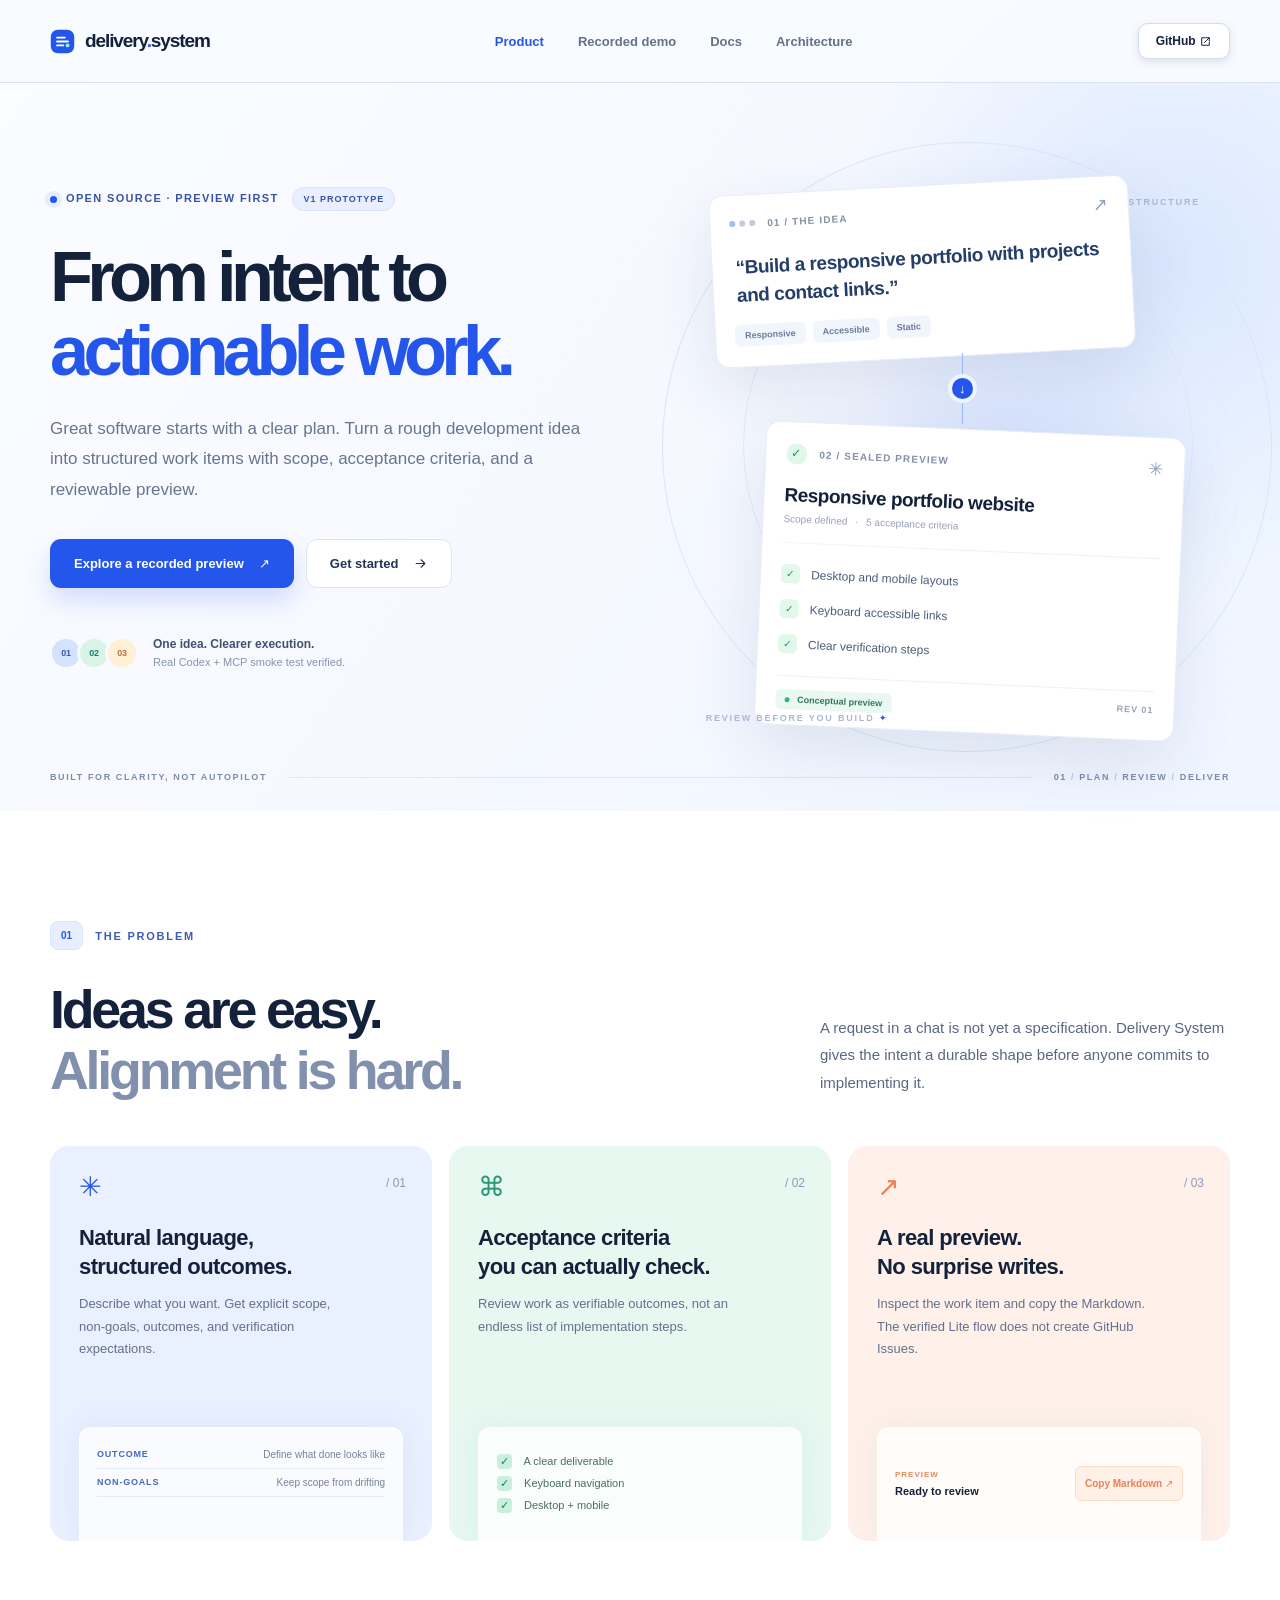
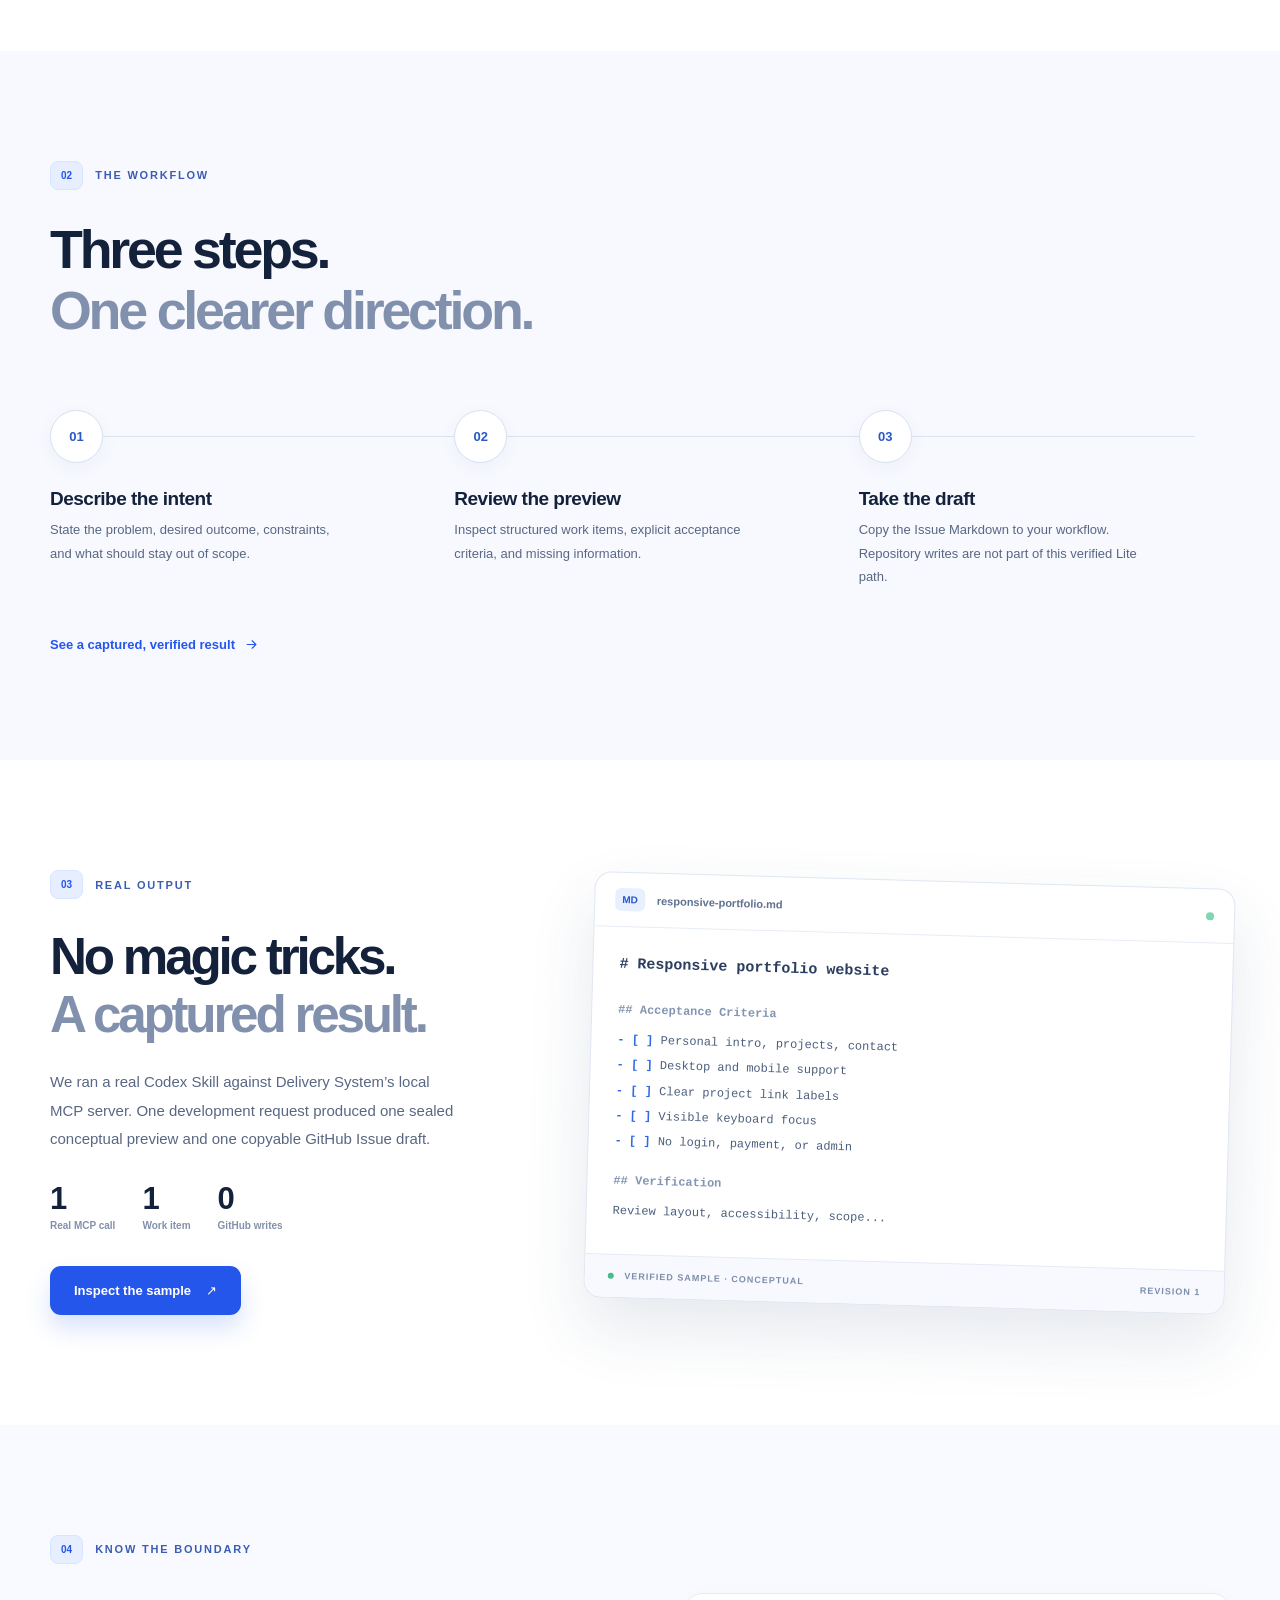
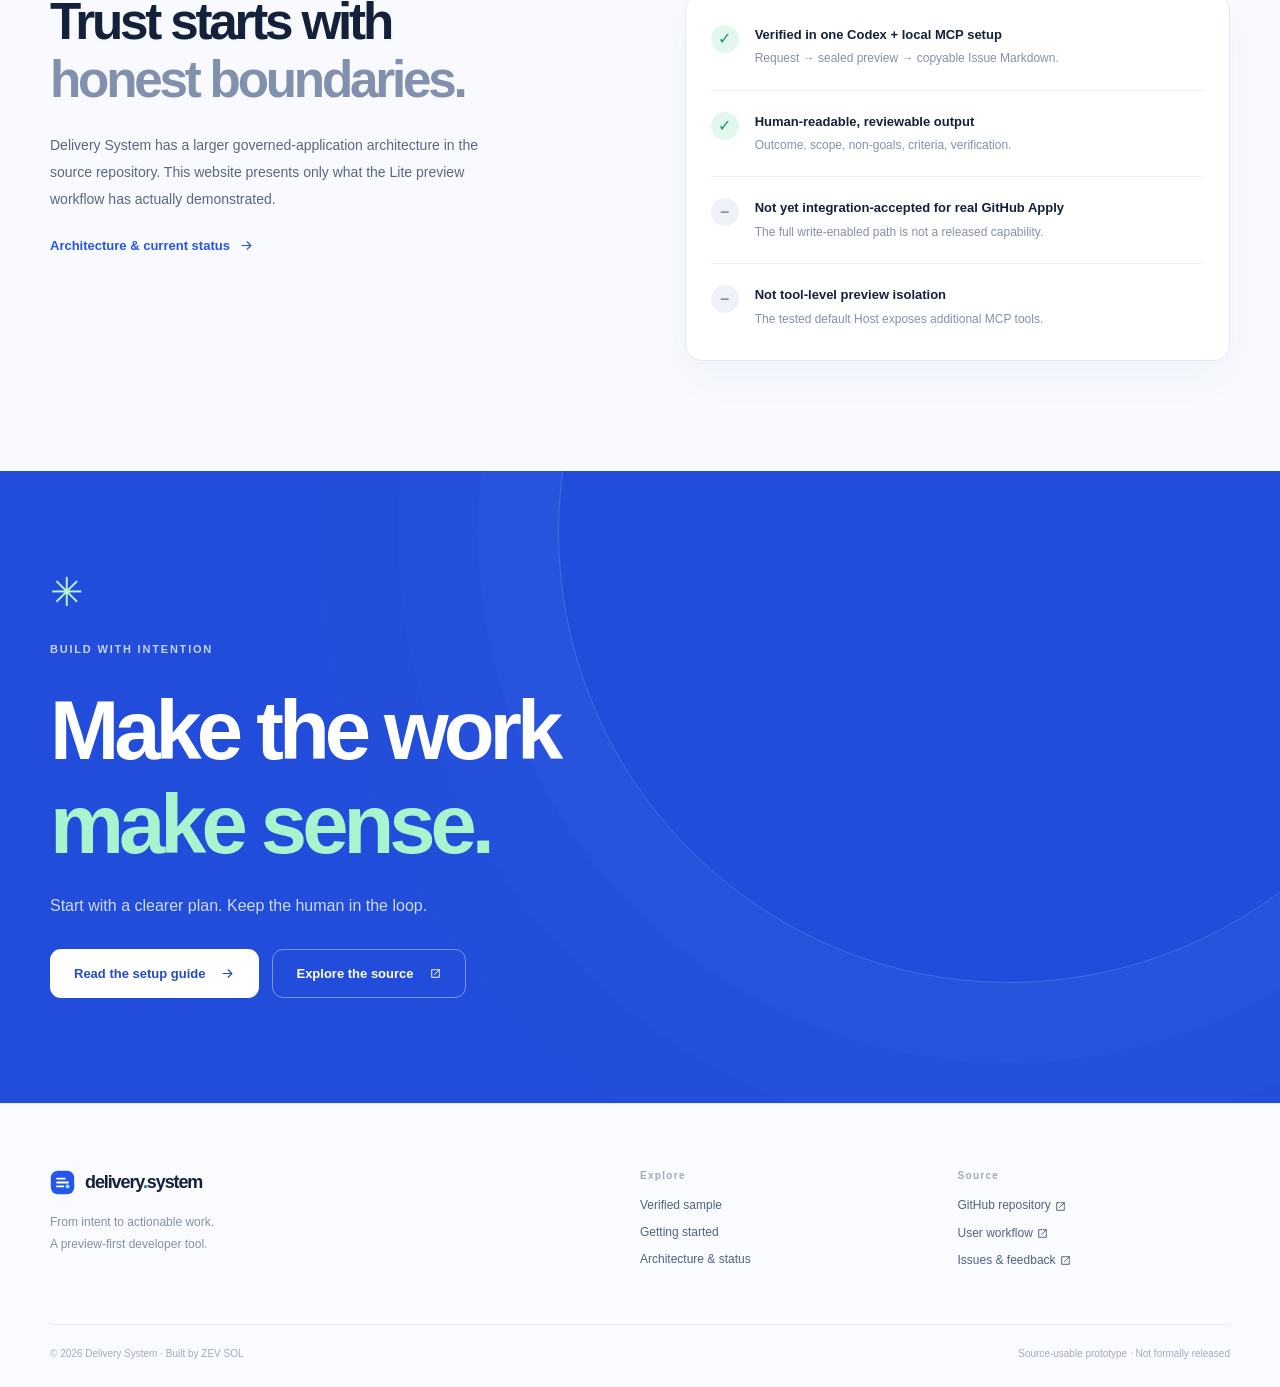
==== commit 716b388f: "docs(site): clarify recorded demo and deployment" ====
--- a/index.html
+++ b/index.html
@@ -1,11 +1,11 @@
 <!doctype html>
 <html lang="en"><head><meta charset="UTF-8"/><meta name="viewport" content="width=device-width,initial-scale=1"/><meta name="theme-color" content="#f8faff"/>
-<title>Intent into actionable work — Delivery System</title><meta name="description" content="Turn development intent into reviewable, structured GitHub work item drafts. A preview-first open-source developer tool."/><meta property="og:type" content="website"/><meta property="og:title" content="Intent into actionable work — Delivery System"/><meta property="og:description" content="Turn development intent into reviewable, structured GitHub work item drafts. A preview-first open-source developer tool."/><meta property="og:image" content="https://ds.zevsol.com/assets/og-preview.png"/><meta property="og:site_name" content="Delivery System"/><link rel="icon" type="image/svg+xml" href="./assets/favicon.svg"/><link rel="stylesheet" href="./assets/style.css"/>
+<title>Intent into actionable work — Delivery System</title><meta name="description" content="Turn development intent into reviewable, structured GitHub work item drafts. A preview-first open-source developer tool."/><link rel="canonical" href="https://ds.zevsol.com/"/><meta property="og:url" content="https://ds.zevsol.com/"/><meta property="og:type" content="website"/><meta property="og:title" content="Intent into actionable work — Delivery System"/><meta property="og:description" content="Turn development intent into reviewable, structured GitHub work item drafts. A preview-first open-source developer tool."/><meta property="og:image" content="https://ds.zevsol.com/assets/og-preview.png"/><meta property="og:site_name" content="Delivery System"/><link rel="icon" type="image/svg+xml" href="./assets/favicon.svg"/><link rel="stylesheet" href="./assets/style.css"/>
 </head><body><a class="skip-link" href="#main">Skip to content</a><div class="site-shell"><header class="site-header"><div class="nav-inner"><a class="brand" href="./" aria-label="Delivery System home"><svg aria-hidden="true" width="25" height="25" viewBox="0 0 32 32" fill="none"><rect x="1" y="1" width="30" height="30" rx="9" fill="#2556EC"/><path d="M9 11H19M9 16H23M9 21H17" stroke="white" stroke-width="2.4" stroke-linecap="round"/><circle cx="22.5" cy="21" r="2.5" fill="#9AF0C6"/></svg><span>delivery<span class="brand-dot">.</span>system</span></a>
-      <nav id="site-nav" class="site-nav" aria-label="Main navigation"><a href="./#product" class="nav-active">Product</a><a href="./demo/">Live sample</a><a href="./docs/">Docs</a><a href="./architecture/">Architecture</a></nav>
+      <nav id="site-nav" class="site-nav" aria-label="Main navigation"><a href="./#product" class="nav-active">Product</a><a href="./demo/">Recorded demo</a><a href="./docs/">Docs</a><a href="./architecture/">Architecture</a></nav>
       <div class="nav-actions"><a class="nav-gh" href="https://github.com/zevsol/delivery-system" target="_blank" rel="noopener noreferrer">GitHub <svg aria-hidden="true" width="13" height="13" viewBox="0 0 24 24" fill="none" stroke="currentColor" stroke-width="1.8" stroke-linecap="round"><path d="M13 5h6v6m0-6-9 9"/><path d="M19 13v6H5V5h6"/></svg></a><button class="menu-toggle" type="button" aria-label="Toggle navigation" aria-expanded="false" aria-controls="site-nav"><span></span><span></span><span></span></button></div></div></header>
 <main id="main">
-<section class="hero"><div class="hero-grain"></div><div class="container hero-grid"><div class="hero-copy"><div class="eyebrow"><span class="eyebrow-dot"></span> OPEN SOURCE · PREVIEW FIRST <span class="eyebrow-version">V1 PROTOTYPE</span></div><h1>From intent to<br/><em>actionable work.</em></h1><p class="hero-sub">Great software starts with a clear plan. Turn a rough development idea into structured work items with scope, acceptance criteria, and a reviewable preview.</p><div class="hero-cta"><a class="btn btn-primary" href="demo/">Explore a real preview <span>↗</span></a><a class="btn btn-secondary" href="docs/">Get started <svg aria-hidden="true" width="15" height="15" viewBox="0 0 24 24" fill="none" stroke="currentColor" stroke-width="1.8" stroke-linecap="round" stroke-linejoin="round"><path d="M5 12h14m-6-6 6 6-6 6"/></svg></a></div><div class="hero-proof"><div class="avatars"><span>01</span><span>02</span><span>03</span></div><p><strong>One idea. Clearer execution.</strong><br/>Real Codex + MCP smoke test verified.</p></div></div>
+<section class="hero"><div class="hero-grain"></div><div class="container hero-grid"><div class="hero-copy"><div class="eyebrow"><span class="eyebrow-dot"></span> OPEN SOURCE · PREVIEW FIRST <span class="eyebrow-version">V1 PROTOTYPE</span></div><h1>From intent to<br/><em>actionable work.</em></h1><p class="hero-sub">Great software starts with a clear plan. Turn a rough development idea into structured work items with scope, acceptance criteria, and a reviewable preview.</p><div class="hero-cta"><a class="btn btn-primary" href="demo/">Explore a recorded preview <span>↗</span></a><a class="btn btn-secondary" href="docs/">Get started <svg aria-hidden="true" width="15" height="15" viewBox="0 0 24 24" fill="none" stroke="currentColor" stroke-width="1.8" stroke-linecap="round" stroke-linejoin="round"><path d="M5 12h14m-6-6 6 6-6 6"/></svg></a></div><div class="hero-proof"><div class="avatars"><span>01</span><span>02</span><span>03</span></div><p><strong>One idea. Clearer execution.</strong><br/>Real Codex + MCP smoke test verified.</p></div></div>
 <div class="hero-stage" aria-label="Visualization: a development request becomes a reviewed work item"><div class="stage-orbit orbit-a"></div><div class="stage-orbit orbit-b"></div><div class="stage-label stage-label-top"><span class="tiny-square"></span> INTENT → STRUCTURE</div><div class="stage-card input-stage"><div class="stage-heading"><span class="window-dots"><i></i><i></i><i></i></span><span>01 / THE IDEA</span><span class="stage-heading-icon">↗</span></div><div class="input-quote">“Build a responsive portfolio with projects and contact links.”</div><div class="input-tags"><span>Responsive</span><span>Accessible</span><span>Static</span></div></div><div class="flow-link"><span></span><div class="flow-node">↓</div><span></span></div><div class="stage-card output-stage"><div class="stage-heading"><span class="stage-check">✓</span><span>02 / SEALED PREVIEW</span><span class="stage-heading-icon">✳</span></div><h3>Responsive portfolio website</h3><div class="stage-metadata"><span>Scope defined</span><span>·</span><span>5 acceptance criteria</span></div><div class="fake-checks"><div><b>✓</b><span>Desktop and mobile layouts</span></div><div><b>✓</b><span>Keyboard accessible links</span></div><div><b>✓</b><span>Clear verification steps</span></div></div><div class="stage-bottom"><span class="status-pill"><i></i> Conceptual preview</span><span>REV 01</span></div></div><div class="stage-label stage-label-bottom">REVIEW BEFORE YOU BUILD <span>✦</span></div></div></div><div class="container hero-bottom"><span>BUILT FOR CLARITY, NOT AUTOPILOT</span><div class="hero-bottom-rule"></div><span>01 <span class="muted">/</span> PLAN <span class="muted">/</span> REVIEW <span class="muted">/</span> DELIVER</span></div></section>
 
 <section id="product" class="section section-product"><div class="container"><div class="section-kicker"><span class="kicker-index">01</span> THE PROBLEM</div><div class="section-intro split-intro"><h2>Ideas are easy.<br/><span>Alignment is hard.</span></h2><p>A request in a chat is not yet a specification. Delivery System gives the intent a durable shape before anyone commits to implementing it.</p></div><div class="feature-grid"><article class="feature-card feature-blue"><div class="feature-icon">✳</div><div class="card-number">/ 01</div><h3>Natural language,<br/>structured outcomes.</h3><p>Describe what you want. Get explicit scope, non-goals, outcomes, and verification expectations.</p><div class="feature-art feature-art-one"><div>OUTCOME<span>Define what done looks like</span></div><div>NON-GOALS<span>Keep scope from drifting</span></div></div></article><article class="feature-card feature-mint"><div class="feature-icon">⌘</div><div class="card-number">/ 02</div><h3>Acceptance criteria<br/>you can actually check.</h3><p>Review work as verifiable outcomes, not an endless list of implementation steps.</p><div class="feature-art feature-art-two"><span><i>✓</i> A clear deliverable</span><span><i>✓</i> Keyboard navigation</span><span><i>✓</i> Desktop + mobile</span></div></article><article class="feature-card feature-peach"><div class="feature-icon">↗</div><div class="card-number">/ 03</div><h3>A real preview.<br/>No surprise writes.</h3><p>Inspect the work item and copy the Markdown. The verified Lite flow does not create GitHub Issues.</p><div class="feature-art feature-art-three"><div><span>PREVIEW</span><strong>Ready to review</strong></div><div class="art-button">Copy Markdown ↗</div></div></article></div></div></section>
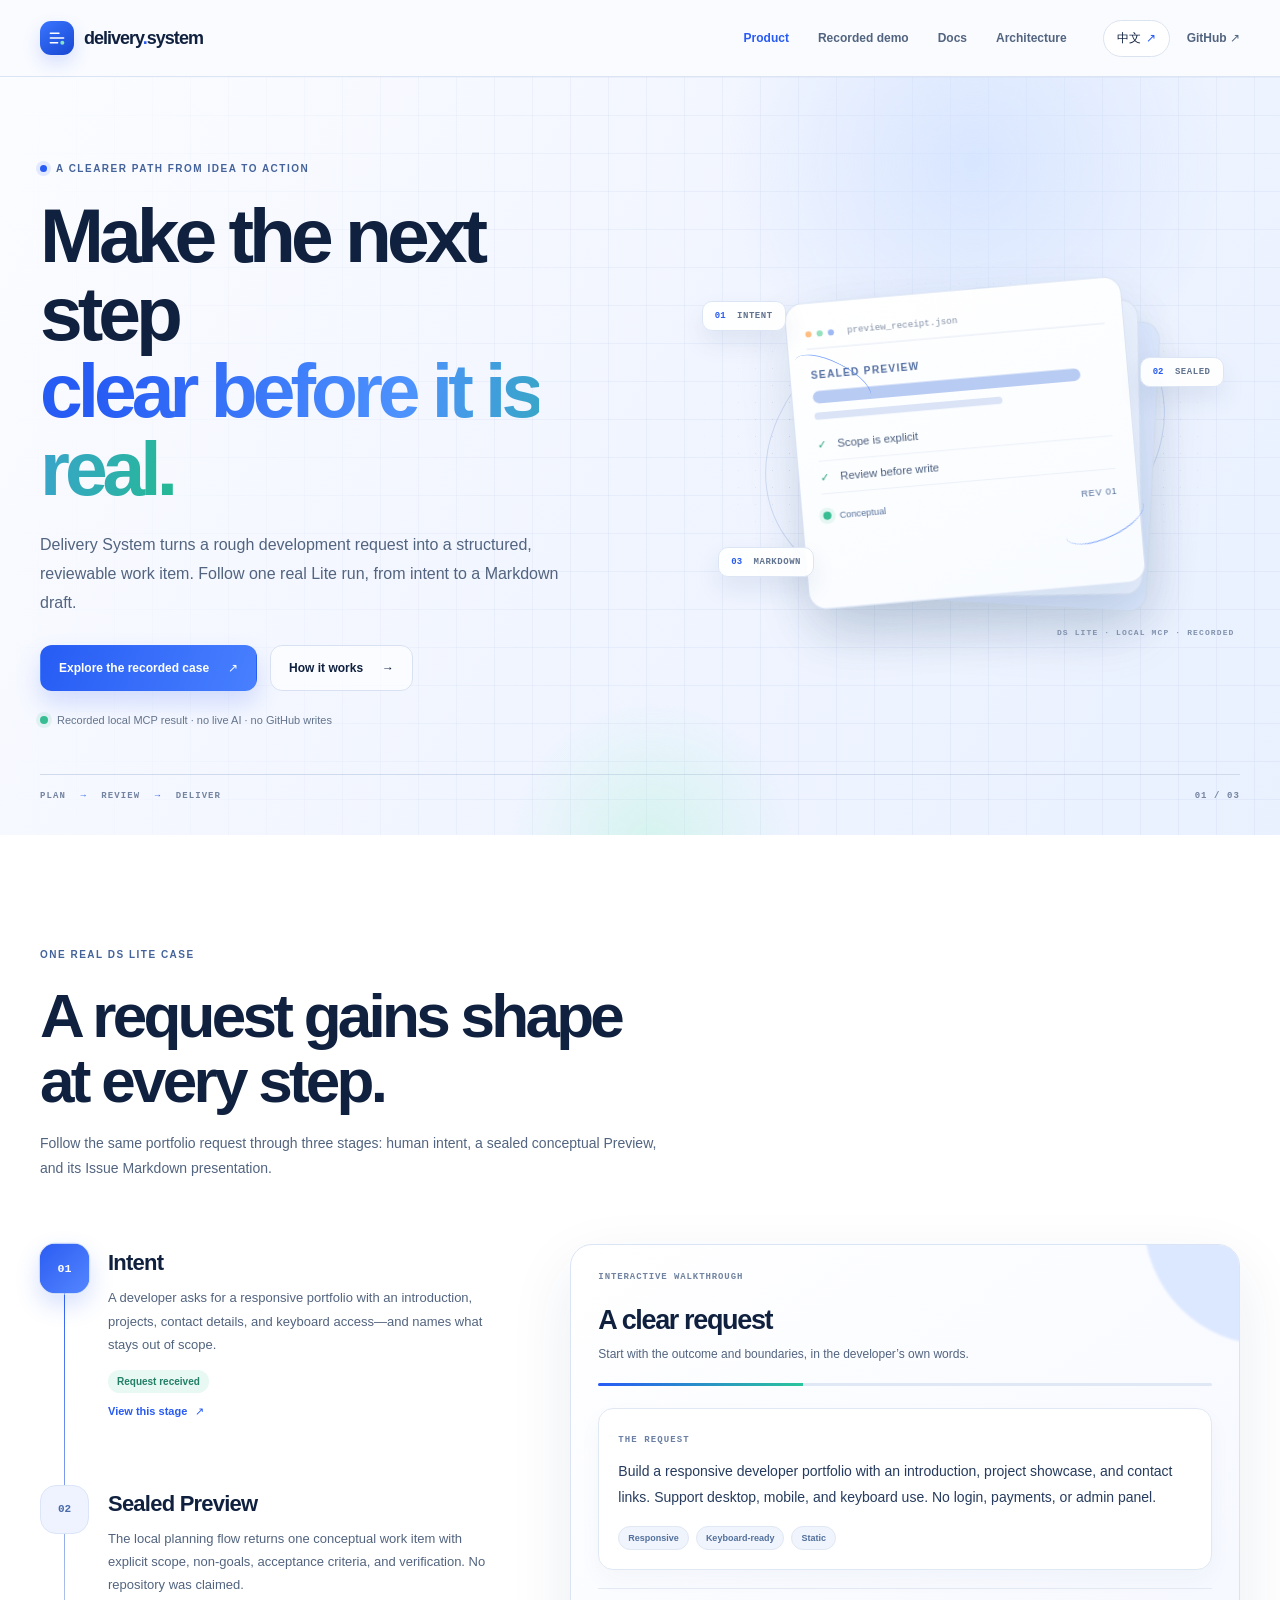
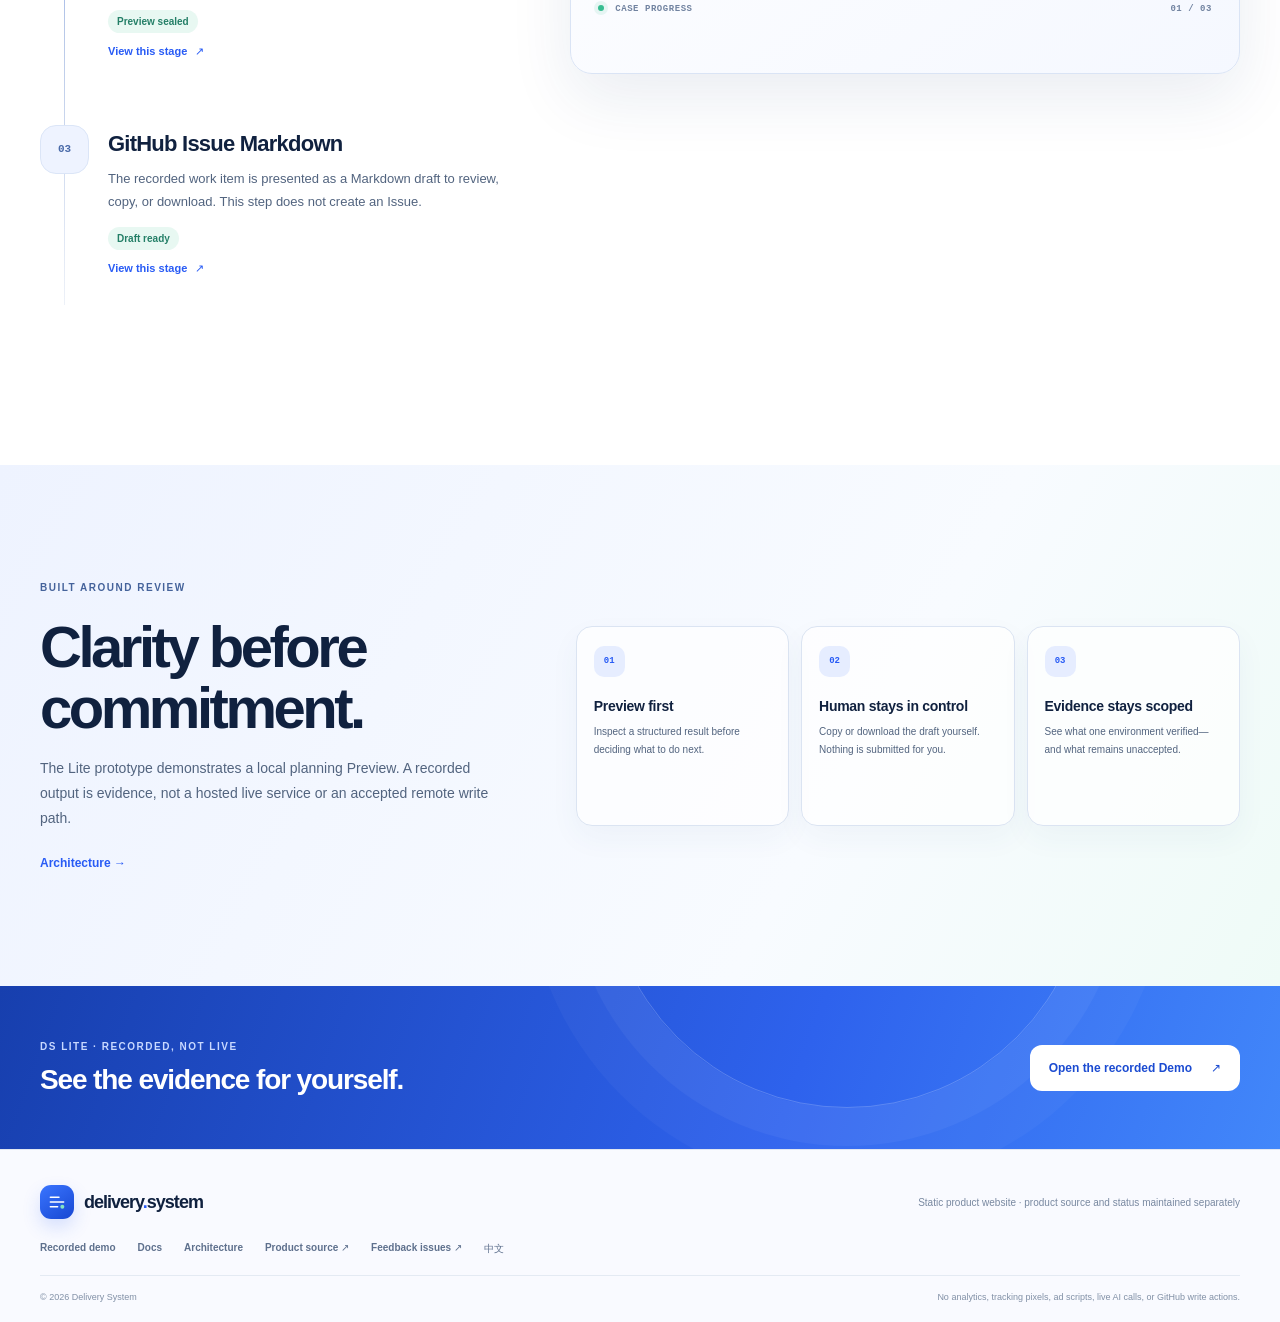
==== commit e6c46f24: "feat(site): build bilingual interactive product experience" ====
--- a/index.html
+++ b/index.html
@@ -1,20 +1,9 @@
-<!doctype html>
-<html lang="en"><head><meta charset="UTF-8"/><meta name="viewport" content="width=device-width,initial-scale=1"/><meta name="theme-color" content="#f8faff"/>
-<title>Intent into actionable work — Delivery System</title><meta name="description" content="Turn development intent into reviewable, structured GitHub work item drafts. A preview-first open-source developer tool."/><link rel="canonical" href="https://ds.zevsol.com/"/><meta property="og:url" content="https://ds.zevsol.com/"/><meta property="og:type" content="website"/><meta property="og:title" content="Intent into actionable work — Delivery System"/><meta property="og:description" content="Turn development intent into reviewable, structured GitHub work item drafts. A preview-first open-source developer tool."/><meta property="og:image" content="https://ds.zevsol.com/assets/og-preview.png"/><meta property="og:site_name" content="Delivery System"/><link rel="icon" type="image/svg+xml" href="./assets/favicon.svg"/><link rel="stylesheet" href="./assets/style.css"/>
-</head><body><a class="skip-link" href="#main">Skip to content</a><div class="site-shell"><header class="site-header"><div class="nav-inner"><a class="brand" href="./" aria-label="Delivery System home"><svg aria-hidden="true" width="25" height="25" viewBox="0 0 32 32" fill="none"><rect x="1" y="1" width="30" height="30" rx="9" fill="#2556EC"/><path d="M9 11H19M9 16H23M9 21H17" stroke="white" stroke-width="2.4" stroke-linecap="round"/><circle cx="22.5" cy="21" r="2.5" fill="#9AF0C6"/></svg><span>delivery<span class="brand-dot">.</span>system</span></a>
-      <nav id="site-nav" class="site-nav" aria-label="Main navigation"><a href="./#product" class="nav-active">Product</a><a href="./demo/">Recorded demo</a><a href="./docs/">Docs</a><a href="./architecture/">Architecture</a></nav>
-      <div class="nav-actions"><a class="nav-gh" href="https://github.com/zevsol/delivery-system" target="_blank" rel="noopener noreferrer">GitHub <svg aria-hidden="true" width="13" height="13" viewBox="0 0 24 24" fill="none" stroke="currentColor" stroke-width="1.8" stroke-linecap="round"><path d="M13 5h6v6m0-6-9 9"/><path d="M19 13v6H5V5h6"/></svg></a><button class="menu-toggle" type="button" aria-label="Toggle navigation" aria-expanded="false" aria-controls="site-nav"><span></span><span></span><span></span></button></div></div></header>
-<main id="main">
-<section class="hero"><div class="hero-grain"></div><div class="container hero-grid"><div class="hero-copy"><div class="eyebrow"><span class="eyebrow-dot"></span> OPEN SOURCE · PREVIEW FIRST <span class="eyebrow-version">V1 PROTOTYPE</span></div><h1>From intent to<br/><em>actionable work.</em></h1><p class="hero-sub">Great software starts with a clear plan. Turn a rough development idea into structured work items with scope, acceptance criteria, and a reviewable preview.</p><div class="hero-cta"><a class="btn btn-primary" href="demo/">Explore a recorded preview <span>↗</span></a><a class="btn btn-secondary" href="docs/">Get started <svg aria-hidden="true" width="15" height="15" viewBox="0 0 24 24" fill="none" stroke="currentColor" stroke-width="1.8" stroke-linecap="round" stroke-linejoin="round"><path d="M5 12h14m-6-6 6 6-6 6"/></svg></a></div><div class="hero-proof"><div class="avatars"><span>01</span><span>02</span><span>03</span></div><p><strong>One idea. Clearer execution.</strong><br/>Real Codex + MCP smoke test verified.</p></div></div>
-<div class="hero-stage" aria-label="Visualization: a development request becomes a reviewed work item"><div class="stage-orbit orbit-a"></div><div class="stage-orbit orbit-b"></div><div class="stage-label stage-label-top"><span class="tiny-square"></span> INTENT → STRUCTURE</div><div class="stage-card input-stage"><div class="stage-heading"><span class="window-dots"><i></i><i></i><i></i></span><span>01 / THE IDEA</span><span class="stage-heading-icon">↗</span></div><div class="input-quote">“Build a responsive portfolio with projects and contact links.”</div><div class="input-tags"><span>Responsive</span><span>Accessible</span><span>Static</span></div></div><div class="flow-link"><span></span><div class="flow-node">↓</div><span></span></div><div class="stage-card output-stage"><div class="stage-heading"><span class="stage-check">✓</span><span>02 / SEALED PREVIEW</span><span class="stage-heading-icon">✳</span></div><h3>Responsive portfolio website</h3><div class="stage-metadata"><span>Scope defined</span><span>·</span><span>5 acceptance criteria</span></div><div class="fake-checks"><div><b>✓</b><span>Desktop and mobile layouts</span></div><div><b>✓</b><span>Keyboard accessible links</span></div><div><b>✓</b><span>Clear verification steps</span></div></div><div class="stage-bottom"><span class="status-pill"><i></i> Conceptual preview</span><span>REV 01</span></div></div><div class="stage-label stage-label-bottom">REVIEW BEFORE YOU BUILD <span>✦</span></div></div></div><div class="container hero-bottom"><span>BUILT FOR CLARITY, NOT AUTOPILOT</span><div class="hero-bottom-rule"></div><span>01 <span class="muted">/</span> PLAN <span class="muted">/</span> REVIEW <span class="muted">/</span> DELIVER</span></div></section>
+<!doctype html><html lang="en"><head><meta charset="utf-8"><meta name="viewport" content="width=device-width, initial-scale=1"><meta name="theme-color" content="#f6f8ff"><title>Delivery System — intent into reviewable work</title><meta name="description" content="Turn a development idea into a structured, reviewable GitHub Issue draft with Delivery System Lite."><link rel="canonical" href="https://ds.zevsol.com/"><link rel="alternate" hreflang="en" href="https://ds.zevsol.com/"><link rel="alternate" hreflang="zh" href="https://ds.zevsol.com/zh/"><link rel="alternate" hreflang="x-default" href="https://ds.zevsol.com/"><meta property="og:type" content="website"><meta property="og:site_name" content="Delivery System"><meta property="og:title" content="Delivery System — intent into reviewable work"><meta property="og:description" content="Turn a development idea into a structured, reviewable GitHub Issue draft with Delivery System Lite."><meta property="og:url" content="https://ds.zevsol.com/"><meta property="og:image" content="https://ds.zevsol.com/assets/og-preview.png"><meta property="og:locale" content="en_US"><meta name="twitter:card" content="summary_large_image"><link rel="icon" type="image/svg+xml" href="./assets/favicon.svg"><link rel="stylesheet" href="./assets/style.css"><script defer src="./assets/site.js"></script></head><body class="lang-en page-home"><a class="skip-link" href="#main">Skip to content</a><header class="site-header"><div class="nav-wrap"><a class="brand" href="./" aria-label="Delivery System"><span class="brand-mark" aria-hidden="true"><svg viewBox="0 0 36 36"><path d="M8 11h13M8 18h20M8 25h11"/><circle cx="26" cy="25" r="3"/></svg></span><span>delivery<span class="brand-dot">.</span>system</span></a><button class="menu-toggle" type="button" aria-label="Open navigation" aria-expanded="false" aria-controls="site-nav"><span></span><span></span><span></span></button><nav id="site-nav" class="site-nav" aria-label="Main navigation"><a href="./" aria-current="page">Product</a><a href="./demo/" >Recorded demo</a><a href="./docs/" >Docs</a><a href="./architecture/" >Architecture</a></nav><div class="header-actions"><a class="language-switch" href="/zh/" lang="zh" aria-label="Switch language to Chinese">中文<span aria-hidden="true">↗</span></a><a class="github-link" href="https://github.com/zevsol/delivery-system" target="_blank" rel="noopener noreferrer">GitHub ↗</a></div></div></header><main id="main"><section class="hero-section"><div class="hero-grid-bg"></div><div class="hero-glow hero-glow-a"></div><div class="hero-glow hero-glow-b"></div><div class="hero-inner"><div class="hero-copy"><p class="eyebrow"><span class="eyebrow-mark"></span>A CLEARER PATH FROM IDEA TO ACTION</p><h1>Make the next step<br><em>clear before it is real.</em></h1><p class="hero-lead">Delivery System turns a rough development request into a structured, reviewable work item. Follow one real Lite run, from intent to a Markdown draft.</p><div class="hero-actions"><a class="button button-primary" href="./demo/">Explore the recorded case<span aria-hidden="true">↗</span></a><a class="button button-quiet" href="./docs/">How it works<span aria-hidden="true">→</span></a></div><p class="hero-note"><span class="mint-dot"></span>Recorded local MCP result · no live AI · no GitHub writes</p></div><div class="hero-art" aria-label="Three connected preview stages"><div class="art-grid"></div><div class="art-orbit"></div><div class="float-tag tag-intent">01 <span>INTENT</span></div><div class="float-tag tag-preview">02 <span>SEALED</span></div><div class="float-tag tag-markdown">03 <span>MARKDOWN</span></div><div class="hero-stack"><div class="stack-back"></div><div class="stack-mid"></div><div class="stack-front"><div class="mock-window"><i></i><i></i><i></i><span>preview_receipt.json</span></div><div class="mock-label">SEALED PREVIEW</div><div class="mock-line wide"></div><div class="mock-line"></div><div class="mock-check"><b>✓</b> Scope is explicit</div><div class="mock-check"><b>✓</b> Review before write</div><div class="mock-footer"><span class="mint-dot"></span> Conceptual <span>REV 01</span></div></div></div><div class="art-connector connector-one"></div><div class="art-connector connector-two"></div><div class="art-caption">DS LITE · LOCAL MCP · RECORDED</div></div></div><div class="hero-bottom"><span>PLAN <i>→</i> REVIEW <i>→</i> DELIVER</span><span>01 / 03</span></div></section><section class="story-section" id="story"><div class="section-heading"><p class="eyebrow">ONE REAL DS LITE CASE</p><h2>A request gains shape<br>at every step.</h2><p>Follow the same portfolio request through three stages: human intent, a sealed conceptual Preview, and its Issue Markdown presentation.</p></div><div class="story-layout"><div class="story-steps"><article class="story-stop" data-story-section="0"><div class="story-index">01</div><div><h3>Intent</h3><p>A developer asks for a responsive portfolio with an introduction, projects, contact details, and keyboard access—and names what stays out of scope.</p><span class="step-status">Request received</span><button class="step-trigger" type="button" data-story-step data-story-template="#stage-1" data-kicker="INTERACTIVE WALKTHROUGH" data-title="A clear request" data-description="Start with the outcome and boundaries, in the developer’s own words." aria-current="step">View this stage <span aria-hidden="true">↗</span></button></div></article><article class="story-stop" data-story-section="1"><div class="story-index">02</div><div><h3>Sealed Preview</h3><p>The local planning flow returns one conceptual work item with explicit scope, non-goals, acceptance criteria, and verification. No repository was claimed.</p><span class="step-status">Preview sealed</span><button class="step-trigger" type="button" data-story-step data-story-template="#stage-2" data-kicker="INTERACTIVE WALKTHROUGH" data-title="One reviewable outcome" data-description="The recorded Preview organizes the request into one conceptual work item." aria-current="false">View this stage <span aria-hidden="true">↗</span></button></div></article><article class="story-stop" data-story-section="2"><div class="story-index">03</div><div><h3>GitHub Issue Markdown</h3><p>The recorded work item is presented as a Markdown draft to review, copy, or download. This step does not create an Issue.</p><span class="step-status">Draft ready</span><button class="step-trigger" type="button" data-story-step data-story-template="#stage-3" data-kicker="INTERACTIVE WALKTHROUGH" data-title="A draft you control" data-description="Markdown presents the recorded payload; it does not write remotely." aria-current="false">View this stage <span aria-hidden="true">↗</span></button></div></article></div><aside class="product-panel" data-story-panel data-active-step="1" aria-live="polite"><div class="panel-top"><span data-panel-kicker>INTERACTIVE WALKTHROUGH</span><span class="panel-count" data-story-counter>01 / 03</span></div><h3 data-panel-title>A clear request</h3><p class="panel-description" data-panel-description>Start with the outcome and boundaries, in the developer’s own words.</p><div class="panel-progress" role="progressbar" aria-label="CASE PROGRESS" aria-valuemin="0" aria-valuemax="3" aria-valuenow="1"><span data-story-progress></span></div><div data-panel-content><div class="intent-card"><span class="panel-overline">THE REQUEST</span><p>Build a responsive developer portfolio with an introduction, project showcase, and contact links. Support desktop, mobile, and keyboard use. No login, payments, or admin panel.</p><div class="tag-row"><span>Responsive</span><span>Keyboard-ready</span><span>Static content</span></div></div></div><div class="panel-foot"><span><i class="mint-dot"></i> CASE PROGRESS</span><span data-story-counter>01 / 03</span></div></aside></div><template id="stage-1"><div class="intent-card"><span class="panel-overline">THE REQUEST</span><p>Build a responsive developer portfolio with an introduction, project showcase, and contact links. Support desktop, mobile, and keyboard use. No login, payments, or admin panel.</p><div class="tag-row"><span>Responsive</span><span>Keyboard-ready</span><span>Static</span></div></div></template><template id="stage-2"><div class="scope-card"><span class="panel-overline">MADE EXPLICIT</span><ul><li><span>✓</span>Outcome and scope</li><li><span>✓</span>Non-goals</li><li><span>✓</span>Five checkable acceptance criteria</li><li><span>✓</span>Verification steps</li></ul><div class="receipt-chip"><b>Conceptual</b><span>·</span><span>1 work item</span><span>·</span><span>0 writes</span></div></div></template><template id="stage-3"><div class="draft-card"><div class="draft-head"><span class="file-chip">MD</span><span>MARKDOWN DRAFT</span><span class="live-dot"></span></div><pre># Build a responsive portfolio
 
-<section id="product" class="section section-product"><div class="container"><div class="section-kicker"><span class="kicker-index">01</span> THE PROBLEM</div><div class="section-intro split-intro"><h2>Ideas are easy.<br/><span>Alignment is hard.</span></h2><p>A request in a chat is not yet a specification. Delivery System gives the intent a durable shape before anyone commits to implementing it.</p></div><div class="feature-grid"><article class="feature-card feature-blue"><div class="feature-icon">✳</div><div class="card-number">/ 01</div><h3>Natural language,<br/>structured outcomes.</h3><p>Describe what you want. Get explicit scope, non-goals, outcomes, and verification expectations.</p><div class="feature-art feature-art-one"><div>OUTCOME<span>Define what done looks like</span></div><div>NON-GOALS<span>Keep scope from drifting</span></div></div></article><article class="feature-card feature-mint"><div class="feature-icon">⌘</div><div class="card-number">/ 02</div><h3>Acceptance criteria<br/>you can actually check.</h3><p>Review work as verifiable outcomes, not an endless list of implementation steps.</p><div class="feature-art feature-art-two"><span><i>✓</i> A clear deliverable</span><span><i>✓</i> Keyboard navigation</span><span><i>✓</i> Desktop + mobile</span></div></article><article class="feature-card feature-peach"><div class="feature-icon">↗</div><div class="card-number">/ 03</div><h3>A real preview.<br/>No surprise writes.</h3><p>Inspect the work item and copy the Markdown. The verified Lite flow does not create GitHub Issues.</p><div class="feature-art feature-art-three"><div><span>PREVIEW</span><strong>Ready to review</strong></div><div class="art-button">Copy Markdown ↗</div></div></article></div></div></section>
+## Outcome
 
-<section class="section section-process"><div class="container"><div class="section-kicker"><span class="kicker-index">02</span> THE WORKFLOW</div><div class="section-intro"><h2>Three steps.<br/><span>One clearer direction.</span></h2></div><div class="process-track"><article><div class="step-circle">01</div><h3>Describe the intent</h3><p>State the problem, desired outcome, constraints, and what should stay out of scope.</p></article><article><div class="step-circle">02</div><h3>Review the preview</h3><p>Inspect structured work items, explicit acceptance criteria, and missing information.</p></article><article><div class="step-circle">03</div><h3>Take the draft</h3><p>Copy the Issue Markdown to your workflow. Repository writes are not part of this verified Lite path.</p></article></div><div class="process-cta"><a class="text-link" href="demo/">See a captured, verified result <svg aria-hidden="true" width="15" height="15" viewBox="0 0 24 24" fill="none" stroke="currentColor" stroke-width="1.8" stroke-linecap="round" stroke-linejoin="round"><path d="M5 12h14m-6-6 6 6-6 6"/></svg></a></div></div></section>
+A clear, keyboard-accessible portfolio.
 
-<section class="section section-demo-preview"><div class="container showcase-grid"><div class="showcase-copy"><div class="section-kicker"><span class="kicker-index">03</span> REAL OUTPUT</div><h2>No magic tricks.<br/><span>A captured result.</span></h2><p>We ran a real Codex Skill against Delivery System’s local MCP server. One development request produced one sealed conceptual preview and one copyable GitHub Issue draft.</p><div class="metric-row"><div><strong>1</strong><span>Real MCP call</span></div><div><strong>1</strong><span>Work item</span></div><div><strong>0</strong><span>GitHub writes</span></div></div><a class="btn btn-primary" href="demo/">Inspect the sample <span>↗</span></a></div><div class="showcase-window"><div class="showcase-head"><span class="file-badge">MD</span><span>responsive-portfolio.md</span><span class="small-dot"></span></div><div class="showcase-code"><p class="code-heading"># Responsive portfolio website</p><p class="code-comment">## Acceptance Criteria</p><p><span class="code-accent">- [ ]</span> Personal intro, projects, contact</p><p><span class="code-accent">- [ ]</span> Desktop and mobile support</p><p><span class="code-accent">- [ ]</span> Clear project link labels</p><p><span class="code-accent">- [ ]</span> Visible keyboard focus</p><p><span class="code-accent">- [ ]</span> No login, payment, or admin</p><p class="code-comment">## Verification</p><p>Review layout, accessibility, scope...</p></div><div class="showcase-foot"><span><i></i> VERIFIED SAMPLE · CONCEPTUAL</span><span>REVISION 1</span></div></div></div></section>
-
-<section class="section section-boundary"><div class="container"><div class="section-kicker"><span class="kicker-index">04</span> KNOW THE BOUNDARY</div><div class="boundary-grid"><div><h2>Trust starts with<br/><span>honest boundaries.</span></h2><p>Delivery System has a larger governed-application architecture in the source repository. This website presents only what the Lite preview workflow has actually demonstrated.</p><a class="text-link" href="architecture/">Architecture & current status <svg aria-hidden="true" width="15" height="15" viewBox="0 0 24 24" fill="none" stroke="currentColor" stroke-width="1.8" stroke-linecap="round" stroke-linejoin="round"><path d="M5 12h14m-6-6 6 6-6 6"/></svg></a></div><div class="boundary-list"><div><span class="boundary-yes">✓</span><div><strong>Verified in one Codex + local MCP setup</strong><small>Request → sealed preview → copyable Issue Markdown.</small></div></div><div><span class="boundary-yes">✓</span><div><strong>Human-readable, reviewable output</strong><small>Outcome, scope, non-goals, criteria, verification.</small></div></div><div><span class="boundary-no">–</span><div><strong>Not yet integration-accepted for real GitHub Apply</strong><small>The full write-enabled path is not a released capability.</small></div></div><div><span class="boundary-no">–</span><div><strong>Not tool-level preview isolation</strong><small>The tested default Host exposes additional MCP tools.</small></div></div></div></div></div></section>
-
-<section class="closing"><div class="container closing-content"><span class="closing-star">✳</span><div class="section-kicker">BUILD WITH INTENTION</div><h2>Make the work<br/><em>make sense.</em></h2><p>Start with a clearer plan. Keep the human in the loop.</p><div><a class="btn btn-light" href="docs/">Read the setup guide <svg aria-hidden="true" width="15" height="15" viewBox="0 0 24 24" fill="none" stroke="currentColor" stroke-width="1.8" stroke-linecap="round" stroke-linejoin="round"><path d="M5 12h14m-6-6 6 6-6 6"/></svg></a><a class="btn btn-dark-outline" href="https://github.com/zevsol/delivery-system" target="_blank" rel="noopener noreferrer">Explore the source <svg aria-hidden="true" width="13" height="13" viewBox="0 0 24 24" fill="none" stroke="currentColor" stroke-width="1.8" stroke-linecap="round"><path d="M13 5h6v6m0-6-9 9"/><path d="M19 13v6H5V5h6"/></svg></a></div></div></section>
-</main><footer class="site-footer"><div class="container footer-grid"><div><a class="brand" href="./"><svg aria-hidden="true" width="25" height="25" viewBox="0 0 32 32" fill="none"><rect x="1" y="1" width="30" height="30" rx="9" fill="#2556EC"/><path d="M9 11H19M9 16H23M9 21H17" stroke="white" stroke-width="2.4" stroke-linecap="round"/><circle cx="22.5" cy="21" r="2.5" fill="#9AF0C6"/></svg><span>delivery<span class="brand-dot">.</span>system</span></a><p>From intent to actionable work.<br/>A preview-first developer tool.</p></div><div class="footer-links"><span>Explore</span><a href="./demo/">Verified sample</a><a href="./docs/">Getting started</a><a href="./architecture/">Architecture & status</a></div><div class="footer-links"><span>Source</span><a href="https://github.com/zevsol/delivery-system" target="_blank" rel="noopener noreferrer">GitHub repository <svg aria-hidden="true" width="13" height="13" viewBox="0 0 24 24" fill="none" stroke="currentColor" stroke-width="1.8" stroke-linecap="round"><path d="M13 5h6v6m0-6-9 9"/><path d="M19 13v6H5V5h6"/></svg></a><a href="https://github.com/zevsol/delivery-system/blob/main/docs/user-workflow.md" target="_blank" rel="noopener noreferrer">User workflow <svg aria-hidden="true" width="13" height="13" viewBox="0 0 24 24" fill="none" stroke="currentColor" stroke-width="1.8" stroke-linecap="round"><path d="M13 5h6v6m0-6-9 9"/><path d="M19 13v6H5V5h6"/></svg></a><a href="https://github.com/zevsol/delivery-system/issues" target="_blank" rel="noopener noreferrer">Issues & feedback <svg aria-hidden="true" width="13" height="13" viewBox="0 0 24 24" fill="none" stroke="currentColor" stroke-width="1.8" stroke-linecap="round"><path d="M13 5h6v6m0-6-9 9"/><path d="M19 13v6H5V5h6"/></svg></a></div></div><div class="container footer-bottom"><span>© 2026 Delivery System · Built by ZEV SOL</span><span>Source-usable prototype · Not formally released</span></div></footer></div><script defer src="./assets/site.js"></script></body></html>+## Acceptance Criteria
+- [ ] Desktop and mobile layouts
+- [ ] Visible keyboard focus</pre><small>Recorded result · 1 work item · 0 GitHub writes</small></div></template></section><section class="trust-section"><div class="trust-copy"><p class="eyebrow">BUILT AROUND REVIEW</p><h2>Clarity before<br>commitment.</h2><p>The Lite prototype demonstrates a local planning Preview. A recorded output is evidence, not a hosted live service or an accepted remote write path.</p><a class="text-link" href="./architecture/">Architecture <span aria-hidden="true">→</span></a></div><div class="trust-cards"><article class="trust-card"><span>01</span><h3>Preview first</h3><p>Inspect a structured result before deciding what to do next.</p></article><article class="trust-card"><span>02</span><h3>Human stays in control</h3><p>Copy or download the draft yourself. Nothing is submitted for you.</p></article><article class="trust-card"><span>03</span><h3>Evidence stays scoped</h3><p>See what one environment verified—and what remains unaccepted.</p></article></div></section><section class="closing-band"><div><p class="eyebrow">DS LITE · RECORDED, NOT LIVE</p><h2>See the evidence for yourself.</h2></div><a class="button button-light" href="./demo/">Open the recorded Demo<span aria-hidden="true">↗</span></a></section></main><footer class="site-footer"><div class="footer-top"><a class="brand" href="./"><span class="brand-mark" aria-hidden="true"><svg viewBox="0 0 36 36"><path d="M8 11h13M8 18h20M8 25h11"/><circle cx="26" cy="25" r="3"/></svg></span><span>delivery<span class="brand-dot">.</span>system</span></a><p>Static product website · product source and status maintained separately</p></div><div class="footer-links"><a href="./demo/">Recorded demo</a><a href="./docs/">Docs</a><a href="./architecture/">Architecture</a><a href="https://github.com/zevsol/delivery-system" target="_blank" rel="noopener noreferrer">Product source ↗</a><a href="https://github.com/zevsol/delivery-system/issues" target="_blank" rel="noopener noreferrer">Feedback issues ↗</a><a href="/zh/" lang="zh">中文</a></div><div class="footer-bottom"><span>© 2026 Delivery System</span><span>No analytics, tracking pixels, ad scripts, live AI calls, or GitHub write actions.</span></div></footer></body></html>
--- a/assets/style.css
+++ b/assets/style.css
@@ -1,21 +1,207 @@
 @charset "UTF-8";
-:root{color-scheme:light;--ink:#13213a;--sub:#596783;--subtle:#77839a;--blue:#2556ec;--blue-dark:#173cb6;--mint:#d8f9e9;--surface:#fff;--page:#f8faff;--line:#e4e9f2;--shadow:0 23px 65px rgba(34,57,104,.11);--max:1180px;font-family:Inter,"SF Pro Display",-apple-system,BlinkMacSystemFont,"Segoe UI",Arial,sans-serif;font-synthesis:none;scroll-behavior:smooth}
-*{box-sizing:border-box}html{scroll-padding-top:98px}body{margin:0;color:var(--ink);background:var(--page);-webkit-font-smoothing:antialiased;overflow-x:hidden}a{color:inherit;text-decoration:none}button{font:inherit}button,a{-webkit-tap-highlight-color:transparent}button:focus-visible,a:focus-visible{outline:3px solid #6798ff;outline-offset:4px}img,svg{vertical-align:middle}::selection{background:#b8ccff;color:#163583}.container{width:min(var(--max),calc(100% - 88px));margin-inline:auto}.site-shell{position:relative;overflow:hidden}.skip-link{position:absolute;z-index:99;top:-100px;left:14px;padding:12px 17px;background:var(--blue);color:white}.skip-link:focus{top:12px}
-.site-header{position:relative;z-index:20;background:rgba(249,251,255,.93);border-bottom:1px solid rgba(208,218,236,.75)}.nav-inner{height:82px;width:min(var(--max),calc(100% - 88px));margin:auto;display:flex;align-items:center;justify-content:space-between;gap:28px}.brand{display:inline-flex;align-items:center;gap:10px;font-size:19px;letter-spacing:-1.1px;font-weight:790;white-space:nowrap}.brand-dot{color:var(--blue)}.site-nav{display:flex;gap:34px;align-items:center}.site-nav a{font-size:13px;font-weight:600;color:#64718a;transition:color .2s}.site-nav a:hover,.site-nav a[aria-current=page],.site-nav a.nav-active{color:var(--blue)}.nav-actions{display:flex;align-items:center;gap:16px}.nav-gh{font-weight:700;color:var(--ink);border:1px solid #d5ddeb;background:white;border-radius:10px;padding:10px 17px;font-size:12px;white-space:nowrap;box-shadow:0 3px 8px #1c3c7320}.nav-gh:hover{border-color:#98b2ff}.menu-toggle{display:none;cursor:pointer;border:1px solid var(--line);background:white;border-radius:10px;padding:11px}.menu-toggle span{display:block;width:20px;height:2px;background:var(--ink);margin:3px 0}
-.hero{position:relative;min-height:720px;background:linear-gradient(125deg,#fbfcff 0%,#f5f8ff 54%,#eff6ff 100%);padding-top:86px;isolation:isolate}.hero:before{content:"";position:absolute;pointer-events:none;width:700px;height:680px;border-radius:50%;right:-240px;top:-160px;background:radial-gradient(circle,rgba(183,209,252,.42),transparent 68%);z-index:-1}.hero-grain{position:absolute;inset:0;opacity:.18;pointer-events:none;background-image:radial-gradient(#8fb0ff 0.6px,transparent .6px);background-size:19px 19px;mask-image:linear-gradient(90deg,transparent 18%,black 100%)}.hero-grid{display:grid;grid-template-columns:1.02fr 1fr;align-items:center;gap:30px}.hero-copy{padding:18px 0 76px;max-width:650px;position:relative;z-index:2}.eyebrow{display:inline-flex;align-items:center;gap:9px;font-size:11px;font-weight:800;letter-spacing:1.35px;color:#3655a4;line-height:1.8}.eyebrow-dot{width:7px;height:7px;border-radius:50%;background:var(--blue);box-shadow:0 0 0 5px #e5edff}.eyebrow-version{background:#e9efff;border:1px solid #d7e2ff;border-radius:30px;font-size:9px;letter-spacing:1px;padding:3px 10px;margin-left:5px}.hero h1{font-weight:780;line-height:1.055;letter-spacing:-5.7px;font-size:clamp(58px,5.5vw,84px);margin:29px 0 25px}.hero h1 em,.closing h2 em{font-style:normal;color:var(--blue)}.hero-sub{font-size:17px;line-height:1.8;color:#67758f;max-width:535px;margin:0 0 33px}.hero-cta{display:flex;gap:12px;flex-wrap:wrap}.btn{display:inline-flex;align-items:center;justify-content:center;gap:15px;white-space:nowrap;font-weight:700;font-size:13px;border-radius:11px;padding:16px 23px;min-height:49px;border:1px solid transparent;transition:transform .2s,background .2s,box-shadow .2s}.btn:hover{transform:translateY(-2px)}.btn-primary{color:white;background:var(--blue);box-shadow:0 13px 25px #2458e62d}.btn-primary:hover{background:#1548df;box-shadow:0 16px 31px #2458e645}.btn-secondary{color:#243653;background:white;border-color:#dee5f2}.btn-secondary:hover{border-color:#b6c8f4}.hero-proof{display:flex;gap:14px;align-items:center;margin-top:47px}.avatars{display:flex;padding-left:5px}.avatars span{width:34px;height:34px;display:grid;place-items:center;background:#d3e2fd;border:3px solid #f7faff;border-radius:50%;margin-left:-6px;color:#375aba;font-size:9px;font-weight:800;letter-spacing:-.3px}.avatars span:nth-child(2){background:#d9f4e7;color:#18836a}.avatars span:nth-child(3){background:#fff0d6;color:#b7743f}.hero-proof p{font-size:11px;line-height:1.6;color:#8794ad;margin:0}.hero-proof strong{color:#40516f;font-size:12px}.hero-stage{height:530px;position:relative;min-width:0;display:flex;align-items:center;flex-direction:column;justify-content:center;isolation:isolate}.stage-orbit{position:absolute;border:1px solid #dce5f7;border-radius:50%;z-index:-2}.orbit-a{width:610px;height:610px;top:-51px;left:1px}.orbit-b{width:450px;height:450px;top:27px;left:82px;opacity:.7}.hero-stage:before{content:"";position:absolute;width:400px;height:350px;top:110px;left:140px;background:radial-gradient(ellipse,#b7cdfc8c 0,transparent 65%);filter:blur(38px);z-index:-1}.stage-card{width:min(100%,420px);background:white;border:1px solid #e8edf8;box-shadow:var(--shadow);border-radius:14px;position:relative}.input-stage{transform:rotate(-3deg) translateX(-23px);padding:17px 19px 20px}.stage-heading{display:flex;align-items:center;gap:12px;font-size:10px;color:#8390a6;font-weight:800;letter-spacing:1.1px}.stage-heading-icon{margin-left:auto;color:#8da1c6;font-size:18px}.window-dots{display:flex;gap:4px}.window-dots i{width:6px;height:6px;background:#c1cbe0;border-radius:50%}.window-dots i:first-child{background:#a4b9ff}.input-quote{font-size:19px;color:#243d69;letter-spacing:-.45px;font-weight:650;line-height:1.45;margin:19px 4px 16px}.input-tags{display:flex;gap:7px}.input-tags span{font-size:9px;color:#697c9d;padding:6px 10px;border-radius:6px;background:#f1f5fc;font-weight:700}.flow-link{display:flex;align-items:center;flex-direction:column;height:75px;position:relative;z-index:2;transform:translate(17px,-4px)}.flow-link>span{width:1px;height:21px;background:#9bb7f5}.flow-node{width:29px;height:29px;display:grid;place-items:center;background:var(--blue);border:4px solid #eff4ff;border-radius:50%;color:white;font-size:13px}.output-stage{transform:rotate(2.5deg) translateX(25px);padding:20px 20px 0}.stage-check{width:21px;height:21px;border-radius:50%;display:grid;place-items:center;background:#def8e9;color:#1b9062;font-size:12px}.output-stage h3{font-size:19px;letter-spacing:-.5px;margin:20px 0 7px}.stage-metadata{display:flex;gap:8px;font-size:10px;color:#96a0b4}.fake-checks{border-top:1px solid #edf1f8;margin-top:18px;padding-top:13px}.fake-checks>div{display:flex;gap:11px;align-items:center;font-size:12px;color:#4c5e7b;padding:8px 0}.fake-checks b{font-size:10px;color:#1d9b69;background:#e1f8ea;width:19px;height:19px;display:grid;place-items:center;border-radius:5px}.stage-bottom{border-top:1px solid #edf1f8;margin-top:14px;display:flex;justify-content:space-between;padding:13px 0 15px;font-size:9px;color:#99a3b7;font-weight:800;letter-spacing:1px}.status-pill{color:#32765c;background:#e9f9f1;padding:5px 9px;border-radius:5px;letter-spacing:0;font-size:9px}.status-pill i{display:inline-block;width:5px;height:5px;border-radius:50%;background:#30b47b;margin-right:5px}.stage-label{position:absolute;font-size:9px;font-weight:800;letter-spacing:1.8px;color:#a9b9d3}.stage-label-top{right:30px;top:4px}.stage-label-bottom{bottom:0;left:45px}.stage-label-bottom span{color:var(--blue)}.tiny-square{display:inline-block;width:7px;height:7px;border:2px solid #abc4ff;transform:rotate(45deg);margin-right:6px}.hero-bottom{display:flex;gap:22px;align-items:center;padding:25px 0 29px;font-size:9px;color:#7c8ca9;letter-spacing:1.6px;font-weight:800}.hero-bottom-rule{height:1px;background:#dfe6f4;flex:1}.muted{color:#b7c5dc}
-.section{padding:110px 0}.section-kicker{display:flex;align-items:center;gap:12px;font-weight:790;font-size:11px;letter-spacing:1.8px;color:#3b5db3;margin-bottom:29px}.kicker-index{color:var(--blue);background:#e7eeff;border:1px solid #d8e5ff;padding:8px 10px;border-radius:8px;font-size:10px;letter-spacing:0}.section-intro{margin-bottom:45px}.section h2,.closing h2{font-size:clamp(40px,4.2vw,60px);line-height:1.13;letter-spacing:-3.2px;margin:0;font-weight:770}.section h2 span{color:#8190ad}.split-intro{display:flex;align-items:end;justify-content:space-between;gap:54px}.split-intro>p{width:410px;margin:0 0 4px;font-size:15px;line-height:1.85;color:var(--sub)}.section-product{background:white}.feature-grid{display:grid;grid-template-columns:repeat(3,minmax(0,1fr));gap:17px}.feature-card{border-radius:19px;min-height:395px;padding:28px 29px 0;position:relative;overflow:hidden}.feature-blue{background:#e9f0ff}.feature-mint{background:#e7f8f1}.feature-peach{background:#fff1e9}.feature-icon{font-size:27px;font-weight:700;color:#2658e3;display:inline-block;line-height:1}.feature-mint .feature-icon{color:#279776}.feature-peach .feature-icon{color:#ea8257}.card-number{position:absolute;right:26px;top:30px;color:#8c9cbb;font-size:12px}.feature-card h3{font-size:22px;line-height:1.32;letter-spacing:-.6px;margin:22px 0 12px}.feature-card p{font-size:13px;line-height:1.75;color:#63718d;max-width:270px;margin:0}.feature-art{position:absolute;left:29px;right:29px;bottom:0;height:114px;border:1px solid #ffffffb5;border-radius:12px 12px 0 0;background:#ffffffbf;box-shadow:0 0 30px #607b9e16}.feature-art-one{padding:13px 17px}.feature-art-one div{font-size:9px;font-weight:800;color:#4369c0;display:flex;align-items:center;justify-content:space-between;border-bottom:1px solid #e3eafa;padding:8px 0;letter-spacing:.8px}.feature-art-one div span{color:#72839d;font-size:10px;letter-spacing:0;font-weight:500}.feature-art-two{display:grid;gap:7px;padding:14px 18px;align-content:center}.feature-art-two span{font-size:11px;color:#4c6c69}.feature-art-two i{display:inline-grid;place-items:center;font-style:normal;width:15px;height:15px;border-radius:4px;background:#c9f0dc;color:#17825e;font-weight:800;margin-right:9px}.feature-art-three{display:flex;justify-content:space-between;align-items:center;padding:17px;gap:10px}.feature-art-three div>span{display:block;font-size:8px;color:#e18a61;letter-spacing:1px;font-weight:700;margin-bottom:6px}.feature-art-three div>strong{display:block;font-size:11px}.feature-art-three .art-button{padding:11px 9px;color:#ed8056;background:#fff1e8;border:1px solid #ffdcc5;font-size:10px;border-radius:6px;font-weight:700;white-space:nowrap}
-.section-process{background:#f7f9fe;padding-bottom:107px}.process-track{margin-top:70px;display:grid;grid-template-columns:repeat(3,1fr);gap:33px;position:relative}.process-track:before{content:"";position:absolute;top:26px;left:35px;right:35px;height:1px;background:#dae3f3}.process-track article{position:relative;z-index:1}.step-circle{width:53px;height:53px;border-radius:50%;background:white;display:grid;place-items:center;border:1px solid #d7e0f1;color:#2a58c5;font-size:13px;font-weight:800;box-shadow:0 5px 18px #42578b0d}.process-track h3{font-size:19px;letter-spacing:-.5px;margin:25px 0 8px}.process-track p{font-size:13px;line-height:1.8;color:var(--sub);max-width:300px;margin:0}.process-cta{margin-top:47px}.text-link{display:inline-flex;align-items:center;gap:9px;font-size:13px;color:var(--blue);font-weight:800}.text-link:hover{text-decoration:underline;text-underline-offset:5px}
-.section-demo-preview{background:#fff}.showcase-grid{display:grid;grid-template-columns:.84fr 1.16fr;align-items:center;gap:75px}.showcase-copy h2{font-size:clamp(42px,4vw,59px)}.showcase-copy>p{font-size:15px;line-height:1.9;color:var(--sub);margin:24px 0 26px;max-width:415px}.metric-row{display:flex;gap:27px;margin:27px 0 35px}.metric-row>div{display:grid;gap:3px}.metric-row strong{font-size:31px;letter-spacing:-1px}.metric-row span{font-size:10px;color:#8290aa;font-weight:650}.showcase-window{border:1px solid #e0e6f2;border-radius:17px;overflow:hidden;box-shadow:0 30px 65px #2b47701e;transform:rotate(1.6deg);background:#fff}.showcase-head{display:flex;align-items:center;gap:12px;padding:15px 20px;border-bottom:1px solid #e7edf6;font-size:11px;color:#5f718f;font-weight:700}.file-badge{font-weight:900;color:#2957c9;background:#e8efff;padding:6px 7px;border-radius:6px;font-size:10px}.small-dot{margin-left:auto;background:#80d6b0;width:8px;height:8px;border-radius:50%}.showcase-code{font:12px/1.7 ui-monospace,SFMono-Regular,Consolas,monospace;color:#4c5f7d;padding:25px 26px 27px}.showcase-code p{margin:5px 0}.showcase-code .code-heading{font-size:15px;font-weight:700;color:#2b3e60;margin:0 0 22px}.showcase-code .code-comment{color:#8495b3;margin:19px 0 10px;font-weight:700}.code-accent{color:#2f69e7;font-weight:800}.showcase-foot{background:#f7f9fe;border-top:1px solid #e6ebf5;display:flex;justify-content:space-between;padding:16px 23px;font-size:9px;font-weight:800;letter-spacing:1px;color:#7e8eaa}.showcase-foot i{display:inline-block;width:6px;height:6px;background:#48bb8b;border-radius:50%;margin-right:7px}
-.section-boundary{background:#f8faff}.boundary-grid{display:grid;grid-template-columns:1fr 1.02fr;gap:100px;align-items:start}.boundary-grid h2{font-size:clamp(39px,4vw,57px)}.boundary-grid>div>p{font-size:14px;color:var(--sub);line-height:1.9;max-width:455px;margin:24px 0}.boundary-list{background:white;border:1px solid #e5eaf4;border-radius:17px;padding:10px 25px;box-shadow:0 16px 42px #32528b0a}.boundary-list>div{display:flex;gap:16px;padding:21px 0;border-bottom:1px solid #eef1f7}.boundary-list>div:last-child{border-bottom:0}.boundary-list span{display:grid;place-items:center;border-radius:50%;width:28px;height:28px;flex:none;font-weight:800}.boundary-yes{background:#e2f8ed;color:#1b965f}.boundary-no{background:#eff2f8;color:#8090a9}.boundary-list strong{display:block;font-size:13px;line-height:1.5}.boundary-list small{display:block;color:#8491a8;font-size:12px;line-height:1.7;margin-top:4px}
-.closing{background:#214dda;color:#fff;position:relative;isolation:isolate;overflow:hidden}.closing:before{content:"";position:absolute;right:-180px;top:-390px;width:900px;height:900px;opacity:.17;border:1px solid #fff;border-radius:50%;z-index:-1;box-shadow:0 0 0 80px #ffffff18,0 0 0 160px #ffffff14,0 0 0 240px #ffffff0c}.closing-content{padding:98px 0 105px}.closing .section-kicker{color:#c5d4ff}.closing h2{font-size:clamp(60px,6.5vw,88px);letter-spacing:-5px}.closing h2 em{color:#a7f4cf}.closing p{font-size:16px;color:#cdd9ff;margin:25px 0 34px}.closing-content>div:last-child{display:flex;gap:13px;flex-wrap:wrap}.closing-star{display:inline-grid;place-items:center;font-size:40px;color:#b8f1d2;margin-bottom:28px}.btn-light{background:white;color:#244bc6}.btn-dark-outline{border-color:#7796f3;color:white}.btn-dark-outline:hover{background:#ffffff15}
-.site-footer{background:#f9fbff;border-top:1px solid #e5eaf5}.footer-grid{display:grid;grid-template-columns:2fr 1fr 1fr;gap:45px;padding-top:66px;padding-bottom:56px}.footer-grid .brand{font-size:18px}.footer-grid p{color:#8290aa;font-size:12px;line-height:1.85}.footer-links{display:flex;flex-direction:column;align-items:start;gap:13px}.footer-links>span{font-size:10px;font-weight:800;letter-spacing:1.3px;color:#a0aac0;margin-bottom:4px}.footer-links>a{font-size:12px;color:#52637e}.footer-links>a:hover{color:var(--blue)}.footer-bottom{border-top:1px solid #e6ebf3;display:flex;justify-content:space-between;align-items:center;gap:18px;font-size:10px;color:#a0abc0;padding:23px 0 28px}
-/* Secondary pages */
-.page-hero{padding:96px 0 91px;background:radial-gradient(circle at 82% 27%,#e5edff 0,transparent 35%),linear-gradient(110deg,#f9fbff,#f1f6ff);border-bottom:1px solid #e7edf6}.page-hero h1{font-size:clamp(54px,6vw,88px);line-height:1.05;letter-spacing:-5px;margin:29px 0 25px}.page-hero h1 em{font-style:normal;color:var(--blue)}.page-hero p{font-size:17px;line-height:1.8;color:#65748e;max-width:730px;margin:0}.page-content{background:#fff}.sample-metrics{display:grid;grid-template-columns:repeat(4,1fr);border:1px solid #e5ebf5;border-radius:15px;background:#f8faff;overflow:hidden;margin-bottom:85px}.sample-metrics>div{display:grid;gap:12px;padding:24px 28px;border-right:1px solid #e5ebf5}.sample-metrics>div:last-child{border-right:none}.sample-metrics span{font-size:10px;font-weight:800;letter-spacing:1.1px;color:#8a99b2}.sample-metrics strong{font-size:24px;letter-spacing:-.8px}.demo-layout{display:grid;grid-template-columns:minmax(0,1fr) 300px;gap:35px;align-items:start}.demo-main{min-width:0}.sample-header h2{font-size:42px;letter-spacing:-2.3px;margin:0 0 12px}.sample-header p{color:var(--sub);font-size:14px;line-height:1.8;margin:0 0 30px;max-width:610px}.markdown-panel{border:1px solid #dee6f2;border-radius:16px;overflow:hidden;box-shadow:0 16px 52px #374c780f}.markdown-panel-bar{display:flex;justify-content:space-between;align-items:center;gap:10px;padding:15px 20px;background:#f8faff;border-bottom:1px solid #e4e9f3}.file-title{display:flex;align-items:center;gap:12px;font-size:12px;color:#526583;font-weight:650}.copy-btn{border:1px solid #ccd9f0;background:white;color:#3158be;border-radius:8px;padding:9px 13px;font-weight:800;cursor:pointer;font-size:11px;transition:background .2s,color .2s}.copy-btn:hover{background:#eaf0ff}.copy-btn.copied{background:#ddf6e9;color:#167947;border-color:#c5e9d6}.markdown-content{padding:30px 30px 33px;margin:0;white-space:pre-wrap;overflow-wrap:anywhere;word-break:break-word;font:12px/1.88 ui-monospace,SFMono-Regular,Consolas,"Microsoft YaHei UI",monospace;color:#324560;max-height:780px;overflow-y:auto;background:white}.micro-note{font-size:11px;color:#8997ac;margin:17px 1px;line-height:1.75}.demo-aside{display:grid;gap:15px}.side-card{background:#fff;border:1px solid #e3e9f3;border-radius:14px;padding:24px}.side-card-label{color:#5872b5;font-size:10px;letter-spacing:1.2px;font-weight:800;margin-bottom:19px}.side-card dl{margin:0}.side-card dt{color:#8593aa;font-size:11px;margin-top:15px}.side-card dt:first-child{margin-top:0}.side-card dd{margin:5px 0 0;font-size:12px;font-weight:750;color:#334968}.mono{font-family:ui-monospace,SFMono-Regular,Consolas,monospace;font-size:11px!important}.mono-break{overflow-wrap:anywhere}.inline-no{color:#995f46;background:#fff0e9;border-radius:5px;padding:4px 7px}.note-card{background:#f1f5ff}.note-card h3{font-size:17px;letter-spacing:-.5px;margin:0 0 8px}.note-card p,.aside-muted{font-size:12px;color:#71809b;line-height:1.8;margin:0}.aside-list{font-size:12px;padding:0;list-style:none;color:#425573;display:grid;gap:11px}.aside-list li:before{content:"·";font-weight:900;color:#2d60e8;margin-right:9px}.aside-muted{margin-top:16px}.sample-next{padding:74px 0;background:#eaf1ff}.sample-next>.container{display:flex;justify-content:space-between;align-items:center;gap:32px}.sample-next h2{font-size:38px;letter-spacing:-1.9px;margin:5px 0 12px}.sample-next p{font-size:14px;color:#6c7b95;margin:0}
-/* Docs */
-.docs-main{background:white}.docs-layout{display:grid;grid-template-columns:205px minmax(0,760px);gap:88px;align-items:start}.docs-sidebar{position:sticky;top:34px;display:grid;align-items:start;gap:15px;padding:12px 0}.docs-sidebar>div{font-size:10px;letter-spacing:1.2px;font-weight:800;color:#8694ae;margin-bottom:8px}.docs-sidebar a{font-size:12px;color:#6c7b94}.docs-sidebar a:hover{color:var(--blue)}.docs-article>section{padding:52px 0 45px;border-bottom:1px solid #e9edf5;scroll-margin-top:40px}.docs-article>section:last-child{border-bottom:0}.docs-article>section:first-of-type{padding-top:34px}.doc-section-tag{font-size:10px;font-weight:800;letter-spacing:1.5px;color:#456acc;margin-bottom:16px}.docs-article h2{font-size:30px;letter-spacing:-1px;margin:0 0 14px}.docs-article p{font-size:13px;line-height:1.9;color:#5d6d87;margin:12px 0 17px}.docs-article code{font:12px/1.6 ui-monospace,SFMono-Regular,Consolas,monospace;background:#f0f4fa;padding:2px 5px;border-radius:3px;color:#33508d}.docs-alert{padding:21px 23px;border-radius:12px;background:#eaf1ff;border:1px solid #d4e2ff}.docs-alert strong{font-size:12px;color:#2e55bb}.docs-alert p{margin:6px 0 0;color:#526991}.docs-alert-subtle{background:#fff9ed;border-color:#f5e7c9;margin-top:20px}.docs-alert-subtle strong{color:#936b29}.docs-alert-subtle p{color:#8d7957}.simple-checks{display:flex;flex-wrap:wrap;gap:8px}.simple-checks div{background:#eaf9f1;color:#227455;padding:9px 12px;border-radius:7px;font-size:11px;font-weight:800}.code-window{margin:20px 0;background:#16233b;border-radius:13px;overflow:hidden;box-shadow:0 16px 36px #192a481c}.code-window-head{display:flex;justify-content:space-between;align-items:center;padding:12px 17px;border-bottom:1px solid #2a3953;color:#adbedb;font-size:11px}.code-window .copy-btn{background:#2b3a55;color:#e0e9ff;border:1px solid #3c4b68;font-size:10px}.code-window .copy-btn:hover{background:#405473}.code-window pre{padding:21px 23px;margin:0;overflow:auto;white-space:pre-wrap;overflow-wrap:anywhere;color:#dcf0ff;font:12px/1.9 ui-monospace,SFMono-Regular,Consolas,monospace}.code-window code{background:none;color:inherit;padding:0}.doc-muted{font-size:11px!important}.quote-panel{border-left:3px solid var(--blue);background:#f5f8ff;padding:23px 27px;margin:22px 0}.quote-panel span{font-size:10px;color:var(--blue);font-weight:800;letter-spacing:1.2px}.quote-panel p{font-size:14px;color:#324766;margin-bottom:0;line-height:1.85}.result-notes{display:grid;gap:12px;margin:23px 0 24px}.result-notes>div{border:1px solid #e3eaf5;border-radius:11px;padding:17px 21px}.result-notes strong{font-size:13px}.result-notes p{margin:5px 0 0}.reference-list{border-top:1px solid #e5ebf4;margin-top:21px}.reference-list a{display:flex;justify-content:space-between;padding:18px 3px;border-bottom:1px solid #e5ebf4;font-size:13px;font-weight:650;color:#3d5270}.reference-list a:hover{color:var(--blue)}
-/* Architecture */
-.architecture-main{background:white}.arch-title{margin-bottom:58px!important}.arch-flow{display:flex;gap:13px;align-items:center;min-width:0}.arch-node{border:1px solid #e0e7f4;border-radius:14px;padding:23px 18px;min-height:153px;min-width:0;flex:1;background:#f9fbff}.arch-node-active{background:#eaf0ff;border-color:#c8d9ff}.arch-node-unverified{background:#fff9f4;border-color:#f4dfc9}.arch-node>span{font-size:9px;font-weight:800;letter-spacing:.65px;color:#7d92ba}.arch-node>strong{display:block;font-size:19px;margin:15px 0 9px;letter-spacing:-.5px}.arch-node>small{font-size:11px;color:#78869e;line-height:1.65;display:block}.arch-arrow{color:#c8d5ed;font-size:26px;flex:none}.architecture-note{font-size:12px;color:#71819a;line-height:1.8;margin-top:29px;border-left:2px solid #94b4f8;padding-left:17px}.status-section{background:#f7f9fe}.status-table{border:1px solid #e4eaf5;border-radius:15px;background:white;overflow:hidden}.status-row{display:grid;grid-template-columns:1.45fr 1fr;gap:18px;border-bottom:1px solid #e9eef6;padding:19px 26px;font-size:13px;color:#405471;align-items:center}.status-row:last-child{border-bottom:0}.status-row-head{background:#edf2fd;color:#7083a5;font-size:11px;font-weight:800;letter-spacing:1px;text-transform:uppercase}.status-ok{color:#228060;font-weight:700}.status-pending{color:#9b7958}.principles{background:white}.principle-grid{display:grid;grid-template-columns:repeat(4,1fr);gap:15px}.principle-grid article{border:1px solid #e6eaf3;border-radius:14px;padding:25px 23px;min-height:205px}.principle-grid article>div{color:#3764d7;font-size:12px;font-weight:800}.principle-grid h3{font-size:18px;letter-spacing:-.45px;margin:33px 0 8px}.principle-grid p{font-size:12px;color:var(--sub);line-height:1.75;margin:0}.arch-reference{display:flex;justify-content:space-between;align-items:center;border-top:1px solid #edf0f7;margin-top:44px;padding-top:30px;gap:20px}.arch-reference p{font-size:13px;color:var(--sub)}
-@media (max-width:1080px){.container,.nav-inner{width:min(var(--max),calc(100% - 56px))}.site-nav{gap:22px}.hero{padding-top:70px}.hero h1{font-size:62px;letter-spacing:-4px}.hero-sub{font-size:15px}.hero-stage{transform:scale(.86);transform-origin:center}.feature-card{padding-inline:21px}.feature-art{left:21px;right:21px}.showcase-grid{gap:44px}.boundary-grid{gap:50px}.docs-layout{gap:45px}.arch-node{padding:20px 13px}.arch-node>strong{font-size:16px}}
-@media (max-width:780px){.container,.nav-inner{width:calc(100% - 42px)}.nav-inner{height:72px}.brand{font-size:17px}.site-nav{display:none;position:absolute;top:71px;left:0;right:0;background:#fff;box-shadow:0 16px 24px #1a31511b;border-bottom:1px solid #e2e9f4;padding:21px;flex-direction:column;align-items:stretch;gap:0}.site-nav.is-open{display:flex}.site-nav a{padding:13px 10px}.menu-toggle{display:block}.nav-gh{font-size:11px;padding:8px 12px}.hero{padding-top:61px}.hero-grid{grid-template-columns:1fr;gap:0}.hero-copy{max-width:none;padding:0}.hero h1{font-size:clamp(54px,10vw,74px);letter-spacing:-4px}.hero-sub{max-width:600px}.hero-proof{margin-top:34px}.hero-stage{height:510px;transform:scale(.92);margin:0 auto;width:min(100%,550px)}.hero-bottom{padding-top:0}.section{padding:82px 0}.section h2{font-size:47px}.split-intro{display:block}.split-intro>p{width:auto;max-width:650px;margin-top:20px}.feature-grid{grid-template-columns:1fr;gap:14px}.feature-card{min-height:290px;padding:26px 28px}.feature-card h3{margin-top:15px}.feature-card p{max-width:490px}.feature-art{left:auto;right:0;width:45%;height:115px;bottom:0;opacity:.9}.process-track{gap:20px}.showcase-grid{grid-template-columns:1fr;gap:42px}.showcase-copy{max-width:640px}.showcase-window{transform:none}.boundary-grid{grid-template-columns:1fr;gap:30px}.footer-grid{grid-template-columns:1.5fr 1fr 1fr;gap:20px}.demo-layout{grid-template-columns:1fr}.demo-aside{grid-template-columns:repeat(2,1fr)}.docs-layout{grid-template-columns:1fr;gap:24px}.docs-sidebar{position:relative;top:auto;display:flex;flex-wrap:wrap;gap:10px 18px;border-bottom:1px solid var(--line);padding-bottom:27px}.docs-sidebar>div{flex-basis:100%}.arch-flow{display:grid;grid-template-columns:1fr 1fr;gap:14px}.arch-arrow{display:none}.principle-grid{grid-template-columns:1fr 1fr}.page-hero{padding:76px 0}.page-hero h1{font-size:64px}.sample-metrics{margin-bottom:50px}}
-@media (max-width:520px){.container,.nav-inner{width:calc(100% - 38px)}.nav-inner{gap:10px}.nav-gh{display:none}.hero{padding-top:49px}.eyebrow{font-size:9px;letter-spacing:.85px}.eyebrow-version{margin-left:2px;padding:3px 7px;font-size:8px}.hero h1{font-size:clamp(48px,11.6vw,61px);letter-spacing:-3.3px;margin:21px 0 20px}.hero-sub{font-size:14px;line-height:1.7}.hero-cta{gap:9px}.btn{font-size:12px;padding:13px 14px;gap:9px;min-height:44px}.hero-proof{margin-top:31px}.hero-stage{height:470px;transform:scale(.8);width:125%;max-width:none;margin-left:-12.5%;margin-top:-8px}.stage-orbit{display:none}.stage-label-top{right:0}.stage-label-bottom{left:15px}.hero-bottom{gap:10px;font-size:8px;letter-spacing:.7px}.section{padding:70px 0}.section h2{font-size:clamp(37px,9vw,45px);letter-spacing:-2px}.section-kicker{font-size:10px;letter-spacing:1.2px;margin-bottom:20px}.split-intro>p{font-size:13px}.feature-card{min-height:333px;padding:24px}.feature-card h3{font-size:21px}.feature-art{width:85%;left:24px;right:24px;height:93px}.feature-art-three{padding:15px}.process-track{display:grid;grid-template-columns:1fr;gap:28px;margin-top:36px}.process-track:before{top:20px;left:26px;bottom:20px;width:1px;height:auto;right:auto}.process-track article{padding-left:73px;min-height:80px}.step-circle{position:absolute;top:0;left:0}.process-track h3{margin:0 0 7px}.process-track p{font-size:12px}.process-cta{margin-top:27px}.metric-row{gap:21px}.metric-row strong{font-size:26px}.showcase-code{padding:19px 16px;font-size:10px}.showcase-code .code-heading{font-size:12px}.showcase-foot{font-size:7px;padding:13px}.boundary-list{padding:6px 17px}.closing-content{padding:75px 0}.closing h2{font-size:clamp(59px,12vw,73px);letter-spacing:-3.8px}.closing p{font-size:13px}.footer-grid{grid-template-columns:1fr 1fr;gap:25px;padding-top:48px;padding-bottom:39px}.footer-grid>div:first-child{grid-column:1/-1}.footer-bottom{align-items:start;flex-direction:column;font-size:9px}.page-hero{padding:67px 0}.page-hero h1{font-size:clamp(50px,11vw,62px);letter-spacing:-3px}.page-hero p{font-size:14px}.sample-metrics{grid-template-columns:1fr 1fr}.sample-metrics>div{padding:17px;border-bottom:1px solid #e5ebf5}.sample-metrics>div:nth-child(2){border-right:0}.sample-metrics>div:nth-child(n+3){border-bottom:0}.sample-metrics strong{font-size:20px}.sample-header h2{font-size:36px}.markdown-panel-bar{padding:12px}.file-title{font-size:10px}.copy-btn{font-size:10px;padding:8px}.markdown-content{font-size:11px;line-height:1.8;padding:22px 16px}.demo-aside{grid-template-columns:1fr}.sample-next>.container{flex-direction:column;align-items:start}.sample-next h2{font-size:32px}.docs-article>section{padding:40px 0}.docs-article h2{font-size:26px}.docs-article p{font-size:12px}.code-window pre{font-size:11px;padding:16px}.arch-flow{grid-template-columns:1fr}.arch-node{min-height:110px}.arch-node>strong{margin:12px 0 6px}.status-row{font-size:11px;padding:15px 12px;gap:9px}.status-row-head{font-size:9px}.principle-grid{grid-template-columns:1fr}.principle-grid article{min-height:160px}.principle-grid h3{margin:19px 0 7px}.arch-reference{align-items:start;flex-direction:column}}
-@media (prefers-reduced-motion:reduce){*,*:before,*:after{scroll-behavior:auto!important;transition-duration:.01ms!important;animation-duration:.01ms!important}}
+:root{color-scheme:light;--ink:#10213f;--muted:#52647f;--soft:#7889a1;--blue:#285bf5;--blue2:#5688ff;--sky:#eaf1ff;--mint:#84e4c2;--warm:#ffbe83;--paper:#f6f8ff;--white:#fff;--line:#dbe3f1;--max:1200px;font-family:Inter,-apple-system,BlinkMacSystemFont,"Segoe UI","Microsoft YaHei UI",sans-serif;font-synthesis:none;scroll-behavior:smooth}
+*{box-sizing:border-box}
+html{scroll-padding-top:90px}
+body{margin:0;background:var(--paper);color:var(--ink);-webkit-font-smoothing:antialiased;overflow-x:hidden}
+a{color:inherit;text-decoration:none}
+button{font:inherit}
+button,a{-webkit-tap-highlight-color:transparent}
+button:focus-visible,a:focus-visible{outline:3px solid #ff9a52;outline-offset:4px}
+img,svg{vertical-align:middle}
+.skip-link{position:absolute;z-index:80;top:-60px;left:16px;padding:12px 18px;background:var(--ink);color:#fff;border-radius:8px}
+.skip-link:focus{top:12px}
+.site-header{position:sticky;top:0;z-index:40;background:rgba(250,251,255,.9);backdrop-filter:blur(18px);border-bottom:1px solid rgba(210,221,239,.75)}
+.nav-wrap{width:min(var(--max),calc(100% - 64px));height:76px;margin:auto;display:flex;align-items:center;gap:36px}
+.brand{display:inline-flex;align-items:center;gap:10px;font-weight:850;letter-spacing:-.055em;font-size:18px;white-space:nowrap}
+.brand-mark{width:34px;height:34px;border-radius:11px;display:grid;place-items:center;background:linear-gradient(145deg,#3a75ff,#1747d2);box-shadow:0 8px 18px #285bf52c}
+.brand-mark svg{width:24px;fill:none;stroke:#fff;stroke-width:2.2;stroke-linecap:round}
+.brand-mark circle{fill:var(--mint);stroke:none}
+.brand-dot{color:var(--blue)}
+.site-nav{display:flex;align-items:center;gap:29px;margin-left:auto}
+.site-nav a,.header-actions a{font-size:12px;color:var(--muted);font-weight:690;transition:color .2s ease}
+.site-nav a:hover,.site-nav a[aria-current=page],.header-actions a:hover{color:var(--blue)}
+.header-actions{display:flex;align-items:center;gap:17px}
+.language-switch{border:1px solid var(--line);border-radius:999px;padding:9px 13px;color:var(--ink)!important;background:#fff}
+.language-switch span{color:var(--blue);margin-left:5px}
+.github-link{white-space:nowrap}
+.menu-toggle{display:none;border:1px solid var(--line);border-radius:10px;width:42px;height:40px;background:#fff;color:var(--ink);padding:10px}
+.menu-toggle span{display:block;height:2px;background:currentColor;margin:4px 0;border-radius:2px}
+.hero-section{min-height:650px;position:relative;overflow:hidden;padding:84px 0 34px;background:linear-gradient(120deg,#fbfcff 3%,#f1f5ff 50%,#e9f1ff 100%)}
+.hero-grid-bg,.subpage-grid{position:absolute;inset:0;pointer-events:none;background-image:linear-gradient(rgba(68,104,179,.055) 1px,transparent 1px),linear-gradient(90deg,rgba(68,104,179,.055) 1px,transparent 1px);background-size:38px 38px;mask-image:linear-gradient(90deg,transparent,#000 45%,#000)}
+.hero-glow{position:absolute;border-radius:50%;filter:blur(1px);pointer-events:none}
+.hero-glow-a{width:510px;height:510px;right:4%;top:-170px;background:radial-gradient(circle,#cfe0ffb8,transparent 69%)}
+.hero-glow-b{width:280px;height:280px;left:40%;bottom:-150px;background:radial-gradient(circle,#aff3d666,transparent 72%)}
+.hero-inner{position:relative;width:min(var(--max),calc(100% - 64px));margin:auto;display:grid;grid-template-columns:1fr .92fr;align-items:center;gap:54px;z-index:1}
+.hero-copy{max-width:640px}
+.eyebrow{font-size:10px;line-height:1.6;letter-spacing:.15em;text-transform:uppercase;font-weight:850;color:#45639b;margin:0 0 20px}
+.eyebrow-mark{display:inline-block;width:7px;height:7px;background:var(--blue);border-radius:50%;margin-right:9px;box-shadow:0 0 0 4px #285bf51c}
+h1,h2,h3,p{margin-top:0}
+.hero-copy h1,.subpage-inner h1{font-size:clamp(48px,6vw,82px);line-height:1.01;letter-spacing:-.065em;margin:0 0 24px;font-weight:790}
+h1 em,.subpage-inner h1 em{font-style:normal;color:transparent;background:linear-gradient(100deg,#275cf4 10%,#4d92fd 58%,#24b994);background-clip:text;-webkit-background-clip:text}
+.hero-lead{max-width:540px;font-size:16px;line-height:1.8;color:var(--muted);margin-bottom:27px}
+.hero-actions{display:flex;align-items:center;gap:13px;flex-wrap:wrap}
+.button{min-height:46px;padding:0 18px;display:inline-flex;align-items:center;justify-content:center;gap:19px;border:1px solid transparent;border-radius:12px;font-size:12px;font-weight:800;transition:transform .2s ease,box-shadow .2s ease,background .2s ease}
+.button:hover{transform:translateY(-2px)}
+.button-primary{color:#fff;background:linear-gradient(110deg,#275cf4,#4880ff);box-shadow:0 12px 25px #285bf52e}
+.button-primary:hover{box-shadow:0 16px 28px #285bf544}
+.button-quiet{color:var(--ink);background:rgba(255,255,255,.65);border-color:#d8e1f1}
+.button-light{background:#fff;color:#1b4bd1}
+.button-outline{background:#fff;border-color:var(--line);color:var(--ink)}
+.button-small{min-height:38px;padding:0 12px;border-radius:9px;gap:8px;font-size:11px}
+.hero-note{display:flex;align-items:center;gap:9px;font-size:11px;color:#63748c;margin:23px 0 0}
+.mint-dot{display:inline-block;width:8px;height:8px;border-radius:50%;background:#37bd91;box-shadow:0 0 0 4px #37bd911c;flex:none}
+.hero-art{height:430px;position:relative;display:grid;place-items:center;isolation:isolate}
+.art-grid{position:absolute;inset:7% 1% 9%;background-image:radial-gradient(#6686c67d .8px,transparent .8px);background-size:17px 17px;mask-image:radial-gradient(ellipse,#000 20%,transparent 72%);z-index:-1}
+.art-orbit{position:absolute;width:410px;height:300px;border:1px solid #8da9df55;border-radius:50%;transform:rotate(-19deg)}
+.hero-stack{width:330px;height:300px;position:relative;perspective:1000px;transform:rotate(-5deg)}
+.stack-back,.stack-mid,.stack-front{position:absolute;border:1px solid #d9e3f3;border-radius:18px;box-shadow:0 24px 55px #2a47751b}
+.stack-back{inset:23px -22px -13px 25px;background:#dfeaff;transform:rotate(8deg)}
+.stack-mid{inset:10px -10px -5px 13px;background:linear-gradient(135deg,#f4f7ff,#e7f0ff);transform:rotate(4deg)}
+.stack-front{inset:0;background:linear-gradient(160deg,#fff,#f8fbff);padding:18px 20px;transform:translateZ(24px)}
+.mock-window{height:29px;display:flex;align-items:center;gap:5px;border-bottom:1px solid #e5ebf5;margin:-2px -2px 20px}
+.mock-window i{width:6px;height:6px;background:#ffbd82;border-radius:50%}.mock-window i:nth-child(2){background:#96e0be}.mock-window i:nth-child(3){background:#9eb8f4}
+.mock-window span{font:9px ui-monospace,monospace;color:#8390a5;margin-left:8px}
+.mock-label{font-size:10px;font-weight:850;letter-spacing:.12em;color:#5470a2;margin-bottom:10px}
+.mock-line{width:64%;height:7px;border-radius:6px;background:#dae4f6;margin:9px 0}.mock-line.wide{width:91%;height:12px;background:#b8cbf2}
+.mock-check{font-size:11px;color:#495d7d;padding:9px 0;border-bottom:1px solid #edf1f8}.mock-check b{color:#2ba57d;margin-right:8px}
+.mock-footer{font-size:9px;color:#55709b;display:flex;align-items:center;gap:8px;margin-top:16px}.mock-footer span:last-child{margin-left:auto;letter-spacing:.08em}
+.float-tag{position:absolute;z-index:3;padding:9px 12px;background:#ffffffeb;border:1px solid #dce5f3;border-radius:10px;box-shadow:0 12px 25px #264c8318;font:800 9px ui-monospace,monospace;color:var(--blue)}
+.float-tag span{color:#61738f;margin-left:6px;letter-spacing:.06em}
+.tag-intent{left:2%;top:17%}.tag-preview{right:3%;top:30%}.tag-markdown{left:5%;bottom:19%}
+.art-connector{position:absolute;width:85px;height:35px;border-top:1px solid #4d83fb;border-radius:50%;opacity:.72}
+.connector-one{left:18%;top:31%;transform:rotate(27deg)}.connector-two{right:17%;bottom:28%;transform:rotate(155deg)}
+.art-caption{position:absolute;right:1%;bottom:5%;font:800 8px ui-monospace,monospace;letter-spacing:.14em;color:#8091ad}
+.hero-bottom{width:min(var(--max),calc(100% - 64px));margin:48px auto 0;display:flex;justify-content:space-between;border-top:1px solid #cfdaed;padding-top:16px;color:#7484a0;font:800 9px ui-monospace,monospace;letter-spacing:.12em}
+.hero-bottom i{font-style:normal;color:var(--blue);padding:0 8px}
+.story-section{padding:112px max(32px,calc((100% - var(--max))/2)) 120px;background:#fff;position:relative}
+.section-heading{max-width:650px;margin:0 0 63px}
+.section-heading h2,.trust-copy h2{font-size:clamp(39px,5vw,62px);letter-spacing:-.06em;line-height:1.06;margin:0 0 17px}
+.section-heading>p:last-child,.trust-copy>p:not(.eyebrow){font-size:14px;line-height:1.8;color:var(--muted);max-width:620px}
+.story-layout{display:grid;grid-template-columns:.82fr 1.18fr;gap:65px;align-items:start;position:relative}
+.story-steps{position:relative}
+.story-steps:before{content:"";position:absolute;left:24px;top:27px;bottom:40px;width:1px;background:linear-gradient(var(--blue),#b6c7e8 55%,#edf1f8)}
+.story-stop{position:relative;display:grid;grid-template-columns:50px 1fr;gap:18px;padding:0 0 67px;min-height:220px}
+.story-index{width:49px;height:49px;border-radius:16px;background:#eef3ff;color:#496aa9;display:grid;place-items:center;font:850 11px ui-monospace,monospace;border:1px solid #dbe5f7;z-index:1;transition:background .25s,color .25s,transform .25s}
+.story-stop:has([aria-current=step]) .story-index{background:linear-gradient(135deg,#2b5cf2,#5486ff);color:#fff;transform:scale(1.06);box-shadow:0 10px 22px #285bf52e}
+.story-stop h3{font-size:22px;letter-spacing:-.035em;margin:6px 0 10px}
+.story-stop p{font-size:13px;line-height:1.8;color:var(--muted);margin:0 0 13px}
+.step-status{display:inline-flex;align-items:center;font-size:10px;font-weight:800;color:#247f67;background:#e8f8f2;border-radius:99px;padding:6px 9px}
+.step-trigger{display:block;border:0;background:none;color:var(--blue);font-size:11px;font-weight:850;padding:12px 0 0;cursor:pointer}
+.step-trigger span{margin-left:5px}
+.product-panel{position:sticky;top:112px;padding:27px;background:linear-gradient(145deg,#fff,#f5f8ff);border:1px solid #dae4f5;border-radius:22px;box-shadow:0 24px 65px #193c7217;min-height:430px;overflow:hidden}
+.product-panel:before{content:"";position:absolute;width:250px;height:250px;right:-155px;top:-150px;border-radius:50%;background:#dce8ff;filter:blur(1px);pointer-events:none}
+.panel-top,.panel-foot{display:flex;justify-content:space-between;align-items:center;gap:12px;font:800 9px ui-monospace,monospace;letter-spacing:.1em;color:#7183a0}
+.panel-count{font-variant-numeric:tabular-nums;color:var(--blue)}
+.product-panel h3{font-size:27px;letter-spacing:-.05em;margin:23px 0 8px}
+.panel-description{font-size:12px;color:var(--muted);line-height:1.75;max-width:520px;margin-bottom:18px}
+.panel-progress{height:3px;border-radius:10px;background:#e0e8f5;margin-bottom:22px;overflow:hidden}
+.panel-progress span{display:block;height:100%;width:33.333%;background:linear-gradient(90deg,var(--blue),#2bc59b);transition:width .45s cubic-bezier(.2,.7,.2,1)}
+.intent-card,.scope-card,.draft-card{border:1px solid #e0e8f4;background:#fff;border-radius:15px;padding:19px;box-shadow:0 9px 23px #193c7209;animation:panel-shift .32s ease both}
+@keyframes panel-shift{from{opacity:.55;transform:translateY(8px)}to{opacity:1;transform:translateY(0)}}
+.panel-overline{font:850 9px ui-monospace,monospace;letter-spacing:.12em;color:#6a7fa3}
+.intent-card>p{font-size:14px;line-height:1.8;margin:13px 0 16px;color:#263b5d}
+.tag-row{display:flex;flex-wrap:wrap;gap:7px}
+.tag-row span{font-size:9px;font-weight:750;color:#52709d;background:#f0f4fc;border:1px solid #e0e8f4;border-radius:99px;padding:6px 9px}
+.scope-card ul{list-style:none;padding:4px 0 0;margin:0}
+.scope-card li{padding:10px 0;border-bottom:1px solid #edf1f7;font-size:11px;color:#4b607f}
+.scope-card li span{color:#2ba57d;font-weight:900;margin-right:9px}
+.receipt-chip{display:flex;align-items:center;gap:9px;margin-top:15px;padding:9px 11px;background:#f3f7ff;border-radius:9px;font-size:9px;color:#637794}
+.receipt-chip b{color:#274ea4}
+.draft-head{display:flex;align-items:center;gap:10px;font:800 9px ui-monospace,monospace;letter-spacing:.09em;color:#637594;border-bottom:1px solid #e8edf6;padding-bottom:11px}
+.file-chip{background:#e9efff;color:#315fce;font:900 9px ui-monospace,monospace;padding:6px 7px;border-radius:6px}
+.live-dot{margin-left:auto;width:7px;height:7px;border-radius:50%;background:#41c395;box-shadow:0 0 0 4px #41c39520}
+.draft-card pre{white-space:pre-wrap;overflow-wrap:anywhere;font:10px/1.8 ui-monospace,Consolas,monospace;color:#465b7b;margin:13px 0}
+.draft-card small{font-size:9px;color:#7587a1}
+.panel-foot{border-top:1px solid #e4eaf4;margin-top:18px;padding-top:15px;letter-spacing:.06em}
+.panel-foot i{display:inline-block;vertical-align:middle;margin-right:5px;width:6px;height:6px}
+.trust-section{display:grid;grid-template-columns:.82fr 1.18fr;gap:74px;padding:115px max(32px,calc((100% - var(--max))/2));background:linear-gradient(120deg,#eef3ff,#f8fbff 65%,#effbf7)}
+.trust-copy h2{font-size:clamp(39px,4.8vw,58px)}
+.trust-copy>p:not(.eyebrow){margin-bottom:22px}
+.text-link,.inline-link{color:var(--blue);font-size:12px;font-weight:850}
+.text-link:hover,.inline-link:hover{text-decoration:underline;text-underline-offset:4px}
+.trust-cards{display:grid;grid-template-columns:repeat(3,1fr);gap:12px;align-self:center}
+.trust-card{min-height:200px;background:#ffffffbd;border:1px solid #dbe4f2;border-radius:16px;padding:19px 17px;box-shadow:0 12px 30px #294d7b0c}
+.trust-card>span{display:grid;place-items:center;width:31px;height:31px;background:#e6edff;color:var(--blue);border-radius:10px;font:850 9px ui-monospace,monospace}
+.trust-card h3{font-size:14px;line-height:1.35;margin:20px 0 8px;letter-spacing:-.02em}
+.trust-card p{font-size:10px;line-height:1.75;color:var(--muted);margin:0}
+.closing-band{padding:53px max(32px,calc((100% - var(--max))/2));display:flex;align-items:center;justify-content:space-between;gap:30px;background:linear-gradient(110deg,#173fae,#2e62ed 62%,#4287fa);color:#fff;position:relative;overflow:hidden}
+.closing-band:after{content:"";position:absolute;width:480px;height:480px;right:15%;top:-360px;border:1px solid #ffffff35;border-radius:50%;box-shadow:0 0 0 38px #ffffff0b,0 0 0 80px #ffffff08}
+.closing-band .eyebrow{color:#c8d8ff;margin-bottom:9px}.closing-band h2{font-size:28px;letter-spacing:-.04em;margin:0}
+.closing-band .button{position:relative;z-index:1}
+.site-footer{background:#f9faff;padding:35px max(32px,calc((100% - var(--max))/2)) 20px;border-top:1px solid #e1e7f1}
+.footer-top{display:flex;justify-content:space-between;align-items:center;gap:20px;padding-bottom:23px}
+.footer-top p{font-size:10px;color:#7888a0;margin:0}
+.footer-links{display:flex;gap:22px;flex-wrap:wrap;border-bottom:1px solid #e4eaf3;padding-bottom:19px}
+.footer-links a{font-size:10px;color:#5e708d;font-weight:700}
+.footer-links a:hover{color:var(--blue)}
+.footer-bottom{display:flex;justify-content:space-between;gap:18px;padding-top:16px;color:#8190a6;font-size:9px}
+.subpage-hero{position:relative;overflow:hidden;padding:83px 32px 78px;background:linear-gradient(120deg,#fbfcff,#eef3ff 62%,#eaf9f4)}
+.subpage-grid{mask-image:linear-gradient(90deg,transparent,#000 28%,#000)}
+.subpage-inner{position:relative;max-width:var(--max);margin:auto}
+.subpage-inner h1{font-size:clamp(46px,6vw,72px);max-width:800px;margin-bottom:19px}
+.subpage-inner>p:last-child{font-size:15px;line-height:1.8;color:var(--muted);max-width:700px;margin:0}
+.demo-hero{background:linear-gradient(120deg,#fbfcff,#edf3ff 68%,#e8fbf3)}
+.demo-content,.docs-content,.architecture-content{max-width:var(--max);margin:auto;padding:64px 32px 110px}
+.metric-grid{display:grid;grid-template-columns:repeat(6,1fr);gap:10px;margin:-10px 0 29px}
+.metric{background:#fff;border:1px solid var(--line);border-radius:13px;padding:15px 14px;min-width:0}
+.metric span{display:block;color:#7687a1;font-size:8px;font-weight:850;letter-spacing:.1em;margin-bottom:8px}
+.metric strong{display:block;color:#23417c;font:750 11px ui-monospace,monospace;overflow-wrap:anywhere}
+.demo-workspace{background:#fff;border:1px solid var(--line);border-radius:19px;box-shadow:0 20px 48px #243f7010;overflow:hidden}
+.demo-tabs{display:flex;gap:4px;padding:12px 14px;background:#f4f7fd;border-bottom:1px solid var(--line)}
+.demo-tab{border:0;background:transparent;color:#6b7c96;padding:11px 14px;border-radius:9px;font-size:11px;font-weight:800;cursor:pointer}
+.demo-tab[aria-selected=true]{background:#fff;color:var(--blue);box-shadow:0 3px 12px #18396713}
+.demo-stage{padding:31px}
+.demo-stage-panel[hidden]{display:none}
+.stage-heading{max-width:760px}
+.stage-heading .eyebrow{margin-bottom:10px}
+.stage-heading h2{font-size:30px;letter-spacing:-.05em;margin:0 0 10px}
+.stage-heading>p:last-child{font-size:13px;line-height:1.8;color:var(--muted);margin:10px 0 20px}
+.demo-stage blockquote{margin:23px 0;padding:21px 23px;border-left:3px solid var(--blue);background:#f5f8ff;border-radius:0 12px 12px 0;color:#2c466c;font-size:14px;line-height:1.85}
+.boundary-note{padding:13px 15px;border:1px solid #dbe8f3;border-radius:10px;background:#f6fbff;color:#536985;font-size:10px;line-height:1.7}
+.receipt-grid{display:grid;grid-template-columns:repeat(3,1fr);gap:10px;margin:20px 0}
+.receipt-grid>div{padding:14px;background:#f7f9fd;border:1px solid #e7edf6;border-radius:10px;min-width:0}
+.receipt-grid dt{font-size:9px;color:#71829b;font-weight:750;margin-bottom:8px}
+.receipt-grid dd{font:750 11px ui-monospace,monospace;color:#294a8b;margin:0;overflow-wrap:anywhere}
+.translation-badge{display:inline-flex;background:#fff3e7;border:1px solid #ffdfbc;color:#9a5c1b;border-radius:99px;padding:7px 10px;font-size:9px;font-weight:850;letter-spacing:.05em}
+.markdown-toolbar{display:flex;align-items:center;gap:10px;flex-wrap:wrap;padding:11px;background:#f5f7fc;border:1px solid #e4eaf3;border-radius:12px;margin-top:18px;font-size:10px;font-weight:750;color:#526781}
+.toolbar-spacer{flex:1}
+.markdown-source{white-space:pre-wrap;overflow-wrap:anywhere;max-height:600px;overflow:auto;margin:12px 0 8px;padding:20px;background:#fbfcff;border:1px solid #e4eaf4;border-radius:12px;color:#324965;font:11px/1.8 ui-monospace,Consolas,monospace}
+.copy-status{min-height:18px;color:#557269;font-size:10px;margin:6px 0}
+.demo-disclaimer{margin:16px 0 0;color:#697b93;font-size:10px;text-align:center}
+.docs-callout{padding:19px 21px;border-radius:13px;background:#edf4ff;border:1px solid #d9e5fa;margin-bottom:37px}
+.docs-callout b{font-size:12px;color:#315aa9}
+.docs-callout p{font-size:11px;line-height:1.8;color:#5d708d;margin:7px 0 0}
+.guide-section{padding:30px 0;border-top:1px solid var(--line);max-width:850px}
+.guide-index{font:850 9px ui-monospace,monospace;letter-spacing:.12em;color:#6d82a4}
+.guide-section h2{font-size:24px;letter-spacing:-.04em;margin:9px 0}
+.guide-section>p{font-size:12px;line-height:1.8;color:var(--muted);max-width:740px}
+.code-panel{border:1px solid #dce5f3;border-radius:13px;overflow:hidden;background:#fff;margin:18px 0}
+.code-head{display:flex;justify-content:space-between;align-items:center;padding:10px 14px;background:#f3f6fc;border-bottom:1px solid #e1e8f3;color:#687a96;font-size:10px;font-weight:800}
+.copy-code{background:#fff;border:1px solid #d8e1ee;border-radius:7px;padding:7px 10px;color:#315cc0;font-size:9px;font-weight:850;cursor:pointer}
+.code-panel pre{white-space:pre-wrap;overflow-wrap:anywhere;padding:17px;margin:0;font:10px/1.8 ui-monospace,Consolas,monospace;color:#314968}
+.muted-copy{font-size:10px!important}
+.formal-links{border-top:1px solid var(--line);padding-top:30px;margin-top:15px}
+.formal-links>div{display:grid;grid-template-columns:repeat(2,1fr);gap:9px}
+.formal-links a{display:flex;justify-content:space-between;align-items:center;padding:14px 16px;background:#fff;border:1px solid var(--line);border-radius:10px;color:#365783;font-size:11px;font-weight:750}
+.formal-links a:hover{border-color:#8aabf2;color:var(--blue)}
+.architecture-flow{display:grid;grid-template-columns:repeat(4,1fr);gap:12px;position:relative}
+.architecture-flow:before{content:"";position:absolute;left:8%;right:8%;top:21px;border-top:1px dashed #a9bce0}
+.arch-step{position:relative;background:#fff;border:1px solid var(--line);border-radius:15px;padding:18px 16px;box-shadow:0 10px 28px #1636630c}
+.arch-step>span{display:inline-flex;padding:7px 9px;background:#edf3ff;border-radius:99px;color:#4667a2;font:850 8px ui-monospace,monospace;position:relative}
+.arch-step h2{font-size:20px;letter-spacing:-.04em;margin:20px 0 8px}
+.arch-step p{font-size:11px;line-height:1.75;color:#586d89;min-height:60px}
+.arch-step small{display:block;border-top:1px solid #e8edf5;padding-top:12px;color:#527564;font-size:9px;line-height:1.65}
+.arch-step:last-child{background:linear-gradient(145deg,#fff8f0,#fff)}
+.arch-step:last-child>span{background:#fff0e0;color:#9a6328}
+.arch-step:last-child small{color:#9a6328}
+.arch-statement{display:flex;align-items:center;gap:13px;background:#edf8f4;border:1px solid #d6eee4;border-radius:12px;padding:16px 18px;margin:22px 0 45px}
+.arch-statement p{font-size:11px;color:#477461;margin:0;line-height:1.7}
+.status-panel{max-width:850px;margin:0 auto 39px;background:#fff;border:1px solid var(--line);border-radius:16px;padding:22px}
+.status-panel>.eyebrow{margin-bottom:10px}
+.status-row{display:grid;grid-template-columns:.65fr 1.35fr;gap:18px;padding:13px 0;border-top:1px solid #edf1f7;font-size:11px}
+.status-row strong{color:#2f4f85}.status-row span{color:#60728a}
+.architecture-links{display:flex;gap:12px;flex-wrap:wrap;justify-content:center}
+@media(max-width:1000px){.nav-wrap{gap:21px}.site-nav{gap:17px}.hero-inner{gap:20px;grid-template-columns:1.05fr .95fr}.hero-copy h1{font-size:64px}.story-layout,.trust-section{gap:36px}.trust-cards{grid-template-columns:1fr}.trust-card{min-height:0}.architecture-flow{grid-template-columns:repeat(2,1fr)}.architecture-flow:before{display:none}}
+@media(max-width:760px){.nav-wrap{width:calc(100% - 36px);height:66px;gap:13px}.brand{font-size:16px}.menu-toggle{display:block;margin-left:auto;order:3}.header-actions{order:2;gap:8px}.github-link{display:none}.site-nav{display:none;position:absolute;top:65px;left:0;right:0;padding:14px 20px 19px;background:#fbfcff;border-bottom:1px solid var(--line);box-shadow:0 15px 22px #142a4b12;align-items:stretch;gap:0}.site-nav.is-open{display:flex;flex-direction:column}.site-nav a{padding:13px 5px;border-bottom:1px solid #edf1f7}.hero-section{padding:58px 0 23px;min-height:auto}.hero-inner{width:calc(100% - 38px);grid-template-columns:1fr;gap:5px}.hero-copy h1{font-size:clamp(48px,10vw,69px)}.hero-lead{font-size:14px}.hero-art{height:345px}.hero-stack{transform:scale(.88) rotate(-5deg)}.art-orbit{width:320px;height:240px}.hero-bottom{width:calc(100% - 38px);margin-top:20px}.story-section{padding:78px 20px 80px}.section-heading{margin-bottom:36px}.section-heading h2,.trust-copy h2{font-size:42px}.story-layout{display:flex;flex-direction:column;gap:22px}.story-steps{width:100%}.story-stop{min-height:185px;padding-bottom:33px;grid-template-columns:43px 1fr;gap:13px}.story-steps:before{left:21px}.story-index{width:43px;height:43px;border-radius:14px}.story-stop h3{font-size:19px}.story-stop p{font-size:12px}.product-panel{position:sticky;top:76px;width:100%;min-height:0;padding:20px;z-index:5}.product-panel h3{font-size:23px;margin-top:16px}.intent-card,.scope-card,.draft-card{padding:15px}.trust-section{grid-template-columns:1fr;gap:27px;padding:78px 20px}.trust-cards{grid-template-columns:1fr 1fr}.trust-card{padding:15px}.trust-card h3{margin-top:14px}.closing-band{padding:38px 20px;align-items:flex-start;flex-direction:column}.closing-band h2{font-size:24px}.site-footer{padding:28px 20px 17px}.footer-top{align-items:flex-start;flex-direction:column;gap:10px}.footer-links{gap:13px 18px}.footer-bottom{flex-direction:column;gap:7px}.subpage-hero{padding:62px 20px 55px}.subpage-inner h1{font-size:clamp(43px,10vw,62px)}.subpage-inner>p:last-child{font-size:13px}.demo-content,.docs-content,.architecture-content{padding:35px 18px 75px}.metric-grid{grid-template-columns:repeat(2,1fr);gap:8px;margin:0 0 16px}.metric{padding:12px}.demo-tabs{overflow:auto;scrollbar-width:thin}.demo-tab{white-space:nowrap;padding:10px}.demo-stage{padding:19px}.stage-heading h2{font-size:25px}.receipt-grid{grid-template-columns:repeat(2,1fr)}.markdown-toolbar{gap:7px}.markdown-toolbar .toolbar-spacer{display:none}.markdown-source{font-size:10px;padding:14px}.formal-links>div{grid-template-columns:1fr}.architecture-flow{grid-template-columns:1fr}.arch-step p{min-height:0}.status-panel{padding:17px}.status-row{grid-template-columns:1fr;gap:6px}.architecture-links{align-items:stretch;flex-direction:column}.architecture-links .button{width:100%}}
+@media(max-width:430px){.hero-copy h1{font-size:46px}.hero-art{height:300px}.hero-stack{transform:scale(.76) rotate(-5deg)}.float-tag{font-size:8px;padding:7px 9px}.tag-intent{left:0}.tag-preview{right:0}.hero-note{font-size:9px}.button{gap:12px;padding:0 13px}.hero-actions{gap:8px}.story-section{padding-inline:16px}.trust-cards{grid-template-columns:1fr}.trust-card{display:grid;grid-template-columns:35px 1fr;column-gap:12px}.trust-card>span{grid-row:span 2}.trust-card h3{margin:0 0 5px}.trust-card p{grid-column:2}.demo-stage{padding:15px}.markdown-toolbar>span:nth-child(2){max-width:105px;overflow-wrap:anywhere}.metric strong{font-size:10px}}
+@media(prefers-reduced-motion:reduce){html{scroll-behavior:auto}*,*:before,*:after{animation-duration:.01ms!important;animation-iteration-count:1!important;transition-duration:.01ms!important;scroll-behavior:auto!important}}
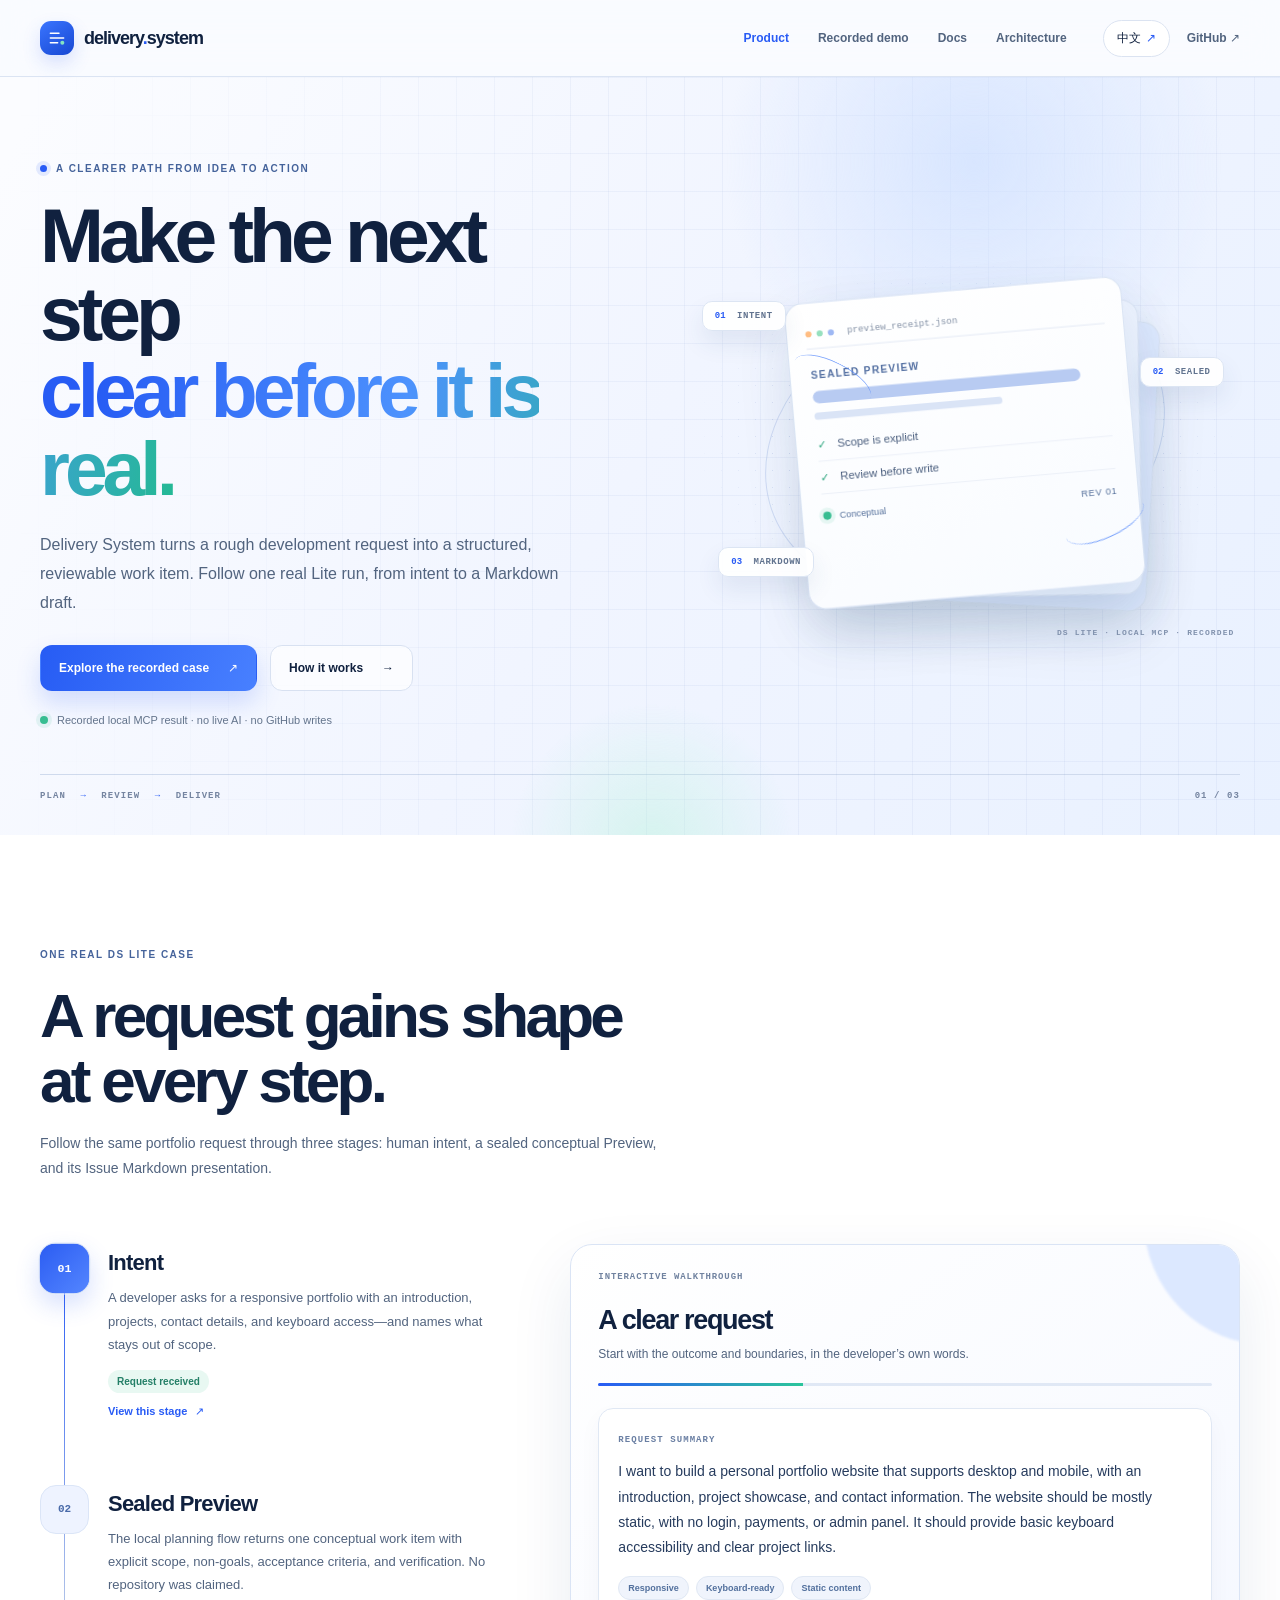
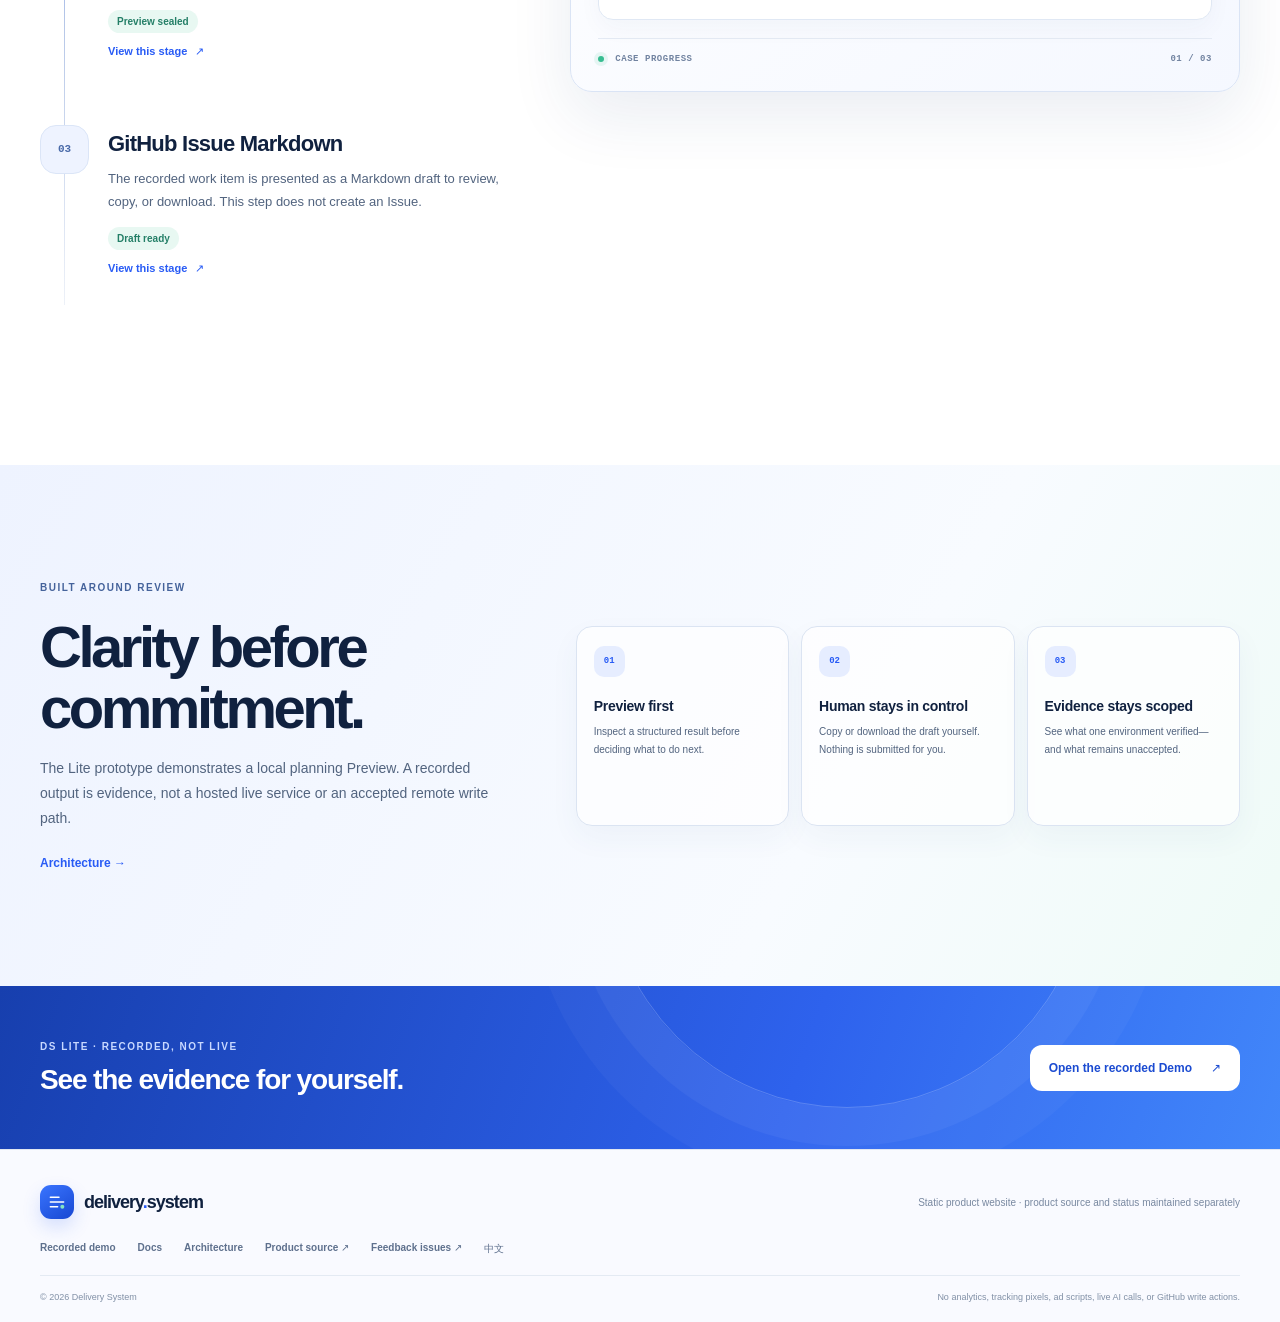
==== commit 3cd6008c: "fix(site): align preview content with source evidence" ====
--- a/index.html
+++ b/index.html
@@ -1,9 +1,3 @@
-<!doctype html><html lang="en"><head><meta charset="utf-8"><meta name="viewport" content="width=device-width, initial-scale=1"><meta name="theme-color" content="#f6f8ff"><title>Delivery System — intent into reviewable work</title><meta name="description" content="Turn a development idea into a structured, reviewable GitHub Issue draft with Delivery System Lite."><link rel="canonical" href="https://ds.zevsol.com/"><link rel="alternate" hreflang="en" href="https://ds.zevsol.com/"><link rel="alternate" hreflang="zh" href="https://ds.zevsol.com/zh/"><link rel="alternate" hreflang="x-default" href="https://ds.zevsol.com/"><meta property="og:type" content="website"><meta property="og:site_name" content="Delivery System"><meta property="og:title" content="Delivery System — intent into reviewable work"><meta property="og:description" content="Turn a development idea into a structured, reviewable GitHub Issue draft with Delivery System Lite."><meta property="og:url" content="https://ds.zevsol.com/"><meta property="og:image" content="https://ds.zevsol.com/assets/og-preview.png"><meta property="og:locale" content="en_US"><meta name="twitter:card" content="summary_large_image"><link rel="icon" type="image/svg+xml" href="./assets/favicon.svg"><link rel="stylesheet" href="./assets/style.css"><script defer src="./assets/site.js"></script></head><body class="lang-en page-home"><a class="skip-link" href="#main">Skip to content</a><header class="site-header"><div class="nav-wrap"><a class="brand" href="./" aria-label="Delivery System"><span class="brand-mark" aria-hidden="true"><svg viewBox="0 0 36 36"><path d="M8 11h13M8 18h20M8 25h11"/><circle cx="26" cy="25" r="3"/></svg></span><span>delivery<span class="brand-dot">.</span>system</span></a><button class="menu-toggle" type="button" aria-label="Open navigation" aria-expanded="false" aria-controls="site-nav"><span></span><span></span><span></span></button><nav id="site-nav" class="site-nav" aria-label="Main navigation"><a href="./" aria-current="page">Product</a><a href="./demo/" >Recorded demo</a><a href="./docs/" >Docs</a><a href="./architecture/" >Architecture</a></nav><div class="header-actions"><a class="language-switch" href="/zh/" lang="zh" aria-label="Switch language to Chinese">中文<span aria-hidden="true">↗</span></a><a class="github-link" href="https://github.com/zevsol/delivery-system" target="_blank" rel="noopener noreferrer">GitHub ↗</a></div></div></header><main id="main"><section class="hero-section"><div class="hero-grid-bg"></div><div class="hero-glow hero-glow-a"></div><div class="hero-glow hero-glow-b"></div><div class="hero-inner"><div class="hero-copy"><p class="eyebrow"><span class="eyebrow-mark"></span>A CLEARER PATH FROM IDEA TO ACTION</p><h1>Make the next step<br><em>clear before it is real.</em></h1><p class="hero-lead">Delivery System turns a rough development request into a structured, reviewable work item. Follow one real Lite run, from intent to a Markdown draft.</p><div class="hero-actions"><a class="button button-primary" href="./demo/">Explore the recorded case<span aria-hidden="true">↗</span></a><a class="button button-quiet" href="./docs/">How it works<span aria-hidden="true">→</span></a></div><p class="hero-note"><span class="mint-dot"></span>Recorded local MCP result · no live AI · no GitHub writes</p></div><div class="hero-art" aria-label="Three connected preview stages"><div class="art-grid"></div><div class="art-orbit"></div><div class="float-tag tag-intent">01 <span>INTENT</span></div><div class="float-tag tag-preview">02 <span>SEALED</span></div><div class="float-tag tag-markdown">03 <span>MARKDOWN</span></div><div class="hero-stack"><div class="stack-back"></div><div class="stack-mid"></div><div class="stack-front"><div class="mock-window"><i></i><i></i><i></i><span>preview_receipt.json</span></div><div class="mock-label">SEALED PREVIEW</div><div class="mock-line wide"></div><div class="mock-line"></div><div class="mock-check"><b>✓</b> Scope is explicit</div><div class="mock-check"><b>✓</b> Review before write</div><div class="mock-footer"><span class="mint-dot"></span> Conceptual <span>REV 01</span></div></div></div><div class="art-connector connector-one"></div><div class="art-connector connector-two"></div><div class="art-caption">DS LITE · LOCAL MCP · RECORDED</div></div></div><div class="hero-bottom"><span>PLAN <i>→</i> REVIEW <i>→</i> DELIVER</span><span>01 / 03</span></div></section><section class="story-section" id="story"><div class="section-heading"><p class="eyebrow">ONE REAL DS LITE CASE</p><h2>A request gains shape<br>at every step.</h2><p>Follow the same portfolio request through three stages: human intent, a sealed conceptual Preview, and its Issue Markdown presentation.</p></div><div class="story-layout"><div class="story-steps"><article class="story-stop" data-story-section="0"><div class="story-index">01</div><div><h3>Intent</h3><p>A developer asks for a responsive portfolio with an introduction, projects, contact details, and keyboard access—and names what stays out of scope.</p><span class="step-status">Request received</span><button class="step-trigger" type="button" data-story-step data-story-template="#stage-1" data-kicker="INTERACTIVE WALKTHROUGH" data-title="A clear request" data-description="Start with the outcome and boundaries, in the developer’s own words." aria-current="step">View this stage <span aria-hidden="true">↗</span></button></div></article><article class="story-stop" data-story-section="1"><div class="story-index">02</div><div><h3>Sealed Preview</h3><p>The local planning flow returns one conceptual work item with explicit scope, non-goals, acceptance criteria, and verification. No repository was claimed.</p><span class="step-status">Preview sealed</span><button class="step-trigger" type="button" data-story-step data-story-template="#stage-2" data-kicker="INTERACTIVE WALKTHROUGH" data-title="One reviewable outcome" data-description="The recorded Preview organizes the request into one conceptual work item." aria-current="false">View this stage <span aria-hidden="true">↗</span></button></div></article><article class="story-stop" data-story-section="2"><div class="story-index">03</div><div><h3>GitHub Issue Markdown</h3><p>The recorded work item is presented as a Markdown draft to review, copy, or download. This step does not create an Issue.</p><span class="step-status">Draft ready</span><button class="step-trigger" type="button" data-story-step data-story-template="#stage-3" data-kicker="INTERACTIVE WALKTHROUGH" data-title="A draft you control" data-description="Markdown presents the recorded payload; it does not write remotely." aria-current="false">View this stage <span aria-hidden="true">↗</span></button></div></article></div><aside class="product-panel" data-story-panel data-active-step="1" aria-live="polite"><div class="panel-top"><span data-panel-kicker>INTERACTIVE WALKTHROUGH</span><span class="panel-count" data-story-counter>01 / 03</span></div><h3 data-panel-title>A clear request</h3><p class="panel-description" data-panel-description>Start with the outcome and boundaries, in the developer’s own words.</p><div class="panel-progress" role="progressbar" aria-label="CASE PROGRESS" aria-valuemin="0" aria-valuemax="3" aria-valuenow="1"><span data-story-progress></span></div><div data-panel-content><div class="intent-card"><span class="panel-overline">THE REQUEST</span><p>Build a responsive developer portfolio with an introduction, project showcase, and contact links. Support desktop, mobile, and keyboard use. No login, payments, or admin panel.</p><div class="tag-row"><span>Responsive</span><span>Keyboard-ready</span><span>Static content</span></div></div></div><div class="panel-foot"><span><i class="mint-dot"></i> CASE PROGRESS</span><span data-story-counter>01 / 03</span></div></aside></div><template id="stage-1"><div class="intent-card"><span class="panel-overline">THE REQUEST</span><p>Build a responsive developer portfolio with an introduction, project showcase, and contact links. Support desktop, mobile, and keyboard use. No login, payments, or admin panel.</p><div class="tag-row"><span>Responsive</span><span>Keyboard-ready</span><span>Static</span></div></div></template><template id="stage-2"><div class="scope-card"><span class="panel-overline">MADE EXPLICIT</span><ul><li><span>✓</span>Outcome and scope</li><li><span>✓</span>Non-goals</li><li><span>✓</span>Five checkable acceptance criteria</li><li><span>✓</span>Verification steps</li></ul><div class="receipt-chip"><b>Conceptual</b><span>·</span><span>1 work item</span><span>·</span><span>0 writes</span></div></div></template><template id="stage-3"><div class="draft-card"><div class="draft-head"><span class="file-chip">MD</span><span>MARKDOWN DRAFT</span><span class="live-dot"></span></div><pre># Build a responsive portfolio
+<!doctype html><html lang="en"><head><meta charset="utf-8"><meta name="viewport" content="width=device-width, initial-scale=1"><meta name="theme-color" content="#f6f8ff"><title>Delivery System — intent into reviewable work</title><meta name="description" content="Turn a development idea into a structured, reviewable GitHub Issue draft with Delivery System Lite."><link rel="canonical" href="https://ds.zevsol.com/"><link rel="alternate" hreflang="en" href="https://ds.zevsol.com/"><link rel="alternate" hreflang="zh" href="https://ds.zevsol.com/zh/"><link rel="alternate" hreflang="x-default" href="https://ds.zevsol.com/"><meta property="og:type" content="website"><meta property="og:site_name" content="Delivery System"><meta property="og:title" content="Delivery System — intent into reviewable work"><meta property="og:description" content="Turn a development idea into a structured, reviewable GitHub Issue draft with Delivery System Lite."><meta property="og:url" content="https://ds.zevsol.com/"><meta property="og:image" content="https://ds.zevsol.com/assets/og-preview.png"><meta property="og:locale" content="en_US"><meta name="twitter:card" content="summary_large_image"><link rel="icon" type="image/svg+xml" href="./assets/favicon.svg"><link rel="stylesheet" href="./assets/style.css"><script defer src="./assets/site.js"></script></head><body class="lang-en page-home"><a class="skip-link" href="#main">Skip to content</a><header class="site-header"><div class="nav-wrap"><a class="brand" href="./" aria-label="Delivery System"><span class="brand-mark" aria-hidden="true"><svg viewBox="0 0 36 36"><path d="M8 11h13M8 18h20M8 25h11"/><circle cx="26" cy="25" r="3"/></svg></span><span>delivery<span class="brand-dot">.</span>system</span></a><button class="menu-toggle" type="button" aria-label="Open navigation" aria-expanded="false" aria-controls="site-nav"><span></span><span></span><span></span></button><nav id="site-nav" class="site-nav" aria-label="Main navigation"><a href="./" aria-current="page">Product</a><a href="./demo/" >Recorded demo</a><a href="./docs/" >Docs</a><a href="./architecture/" >Architecture</a></nav><div class="header-actions"><a class="language-switch" href="/zh/" lang="zh" aria-label="Switch language to Chinese">中文<span aria-hidden="true">↗</span></a><a class="github-link" href="https://github.com/zevsol/delivery-system" target="_blank" rel="noopener noreferrer">GitHub ↗</a></div></div></header><main id="main"><section class="hero-section"><div class="hero-grid-bg"></div><div class="hero-glow hero-glow-a"></div><div class="hero-glow hero-glow-b"></div><div class="hero-inner"><div class="hero-copy"><p class="eyebrow"><span class="eyebrow-mark"></span>A CLEARER PATH FROM IDEA TO ACTION</p><h1>Make the next step<br><em>clear before it is real.</em></h1><p class="hero-lead">Delivery System turns a rough development request into a structured, reviewable work item. Follow one real Lite run, from intent to a Markdown draft.</p><div class="hero-actions"><a class="button button-primary" href="./demo/">Explore the recorded case<span aria-hidden="true">↗</span></a><a class="button button-quiet" href="./docs/">How it works<span aria-hidden="true">→</span></a></div><p class="hero-note"><span class="mint-dot"></span>Recorded local MCP result · no live AI · no GitHub writes</p></div><div class="hero-art" aria-label="Three connected preview stages"><div class="art-grid"></div><div class="art-orbit"></div><div class="float-tag tag-intent">01 <span>INTENT</span></div><div class="float-tag tag-preview">02 <span>SEALED</span></div><div class="float-tag tag-markdown">03 <span>MARKDOWN</span></div><div class="hero-stack"><div class="stack-back"></div><div class="stack-mid"></div><div class="stack-front"><div class="mock-window"><i></i><i></i><i></i><span>preview_receipt.json</span></div><div class="mock-label">SEALED PREVIEW</div><div class="mock-line wide"></div><div class="mock-line"></div><div class="mock-check"><b>✓</b> Scope is explicit</div><div class="mock-check"><b>✓</b> Review before write</div><div class="mock-footer"><span class="mint-dot"></span> Conceptual <span>REV 01</span></div></div></div><div class="art-connector connector-one"></div><div class="art-connector connector-two"></div><div class="art-caption">DS LITE · LOCAL MCP · RECORDED</div></div></div><div class="hero-bottom"><span>PLAN <i>→</i> REVIEW <i>→</i> DELIVER</span><span>01 / 03</span></div></section><section class="story-section" id="story"><div class="section-heading"><p class="eyebrow">ONE REAL DS LITE CASE</p><h2>A request gains shape<br>at every step.</h2><p>Follow the same portfolio request through three stages: human intent, a sealed conceptual Preview, and its Issue Markdown presentation.</p></div><div class="story-layout"><div class="story-steps"><article class="story-stop" data-story-section="0"><div class="story-index">01</div><div><h3>Intent</h3><p>A developer asks for a responsive portfolio with an introduction, projects, contact details, and keyboard access—and names what stays out of scope.</p><span class="step-status">Request received</span><button class="step-trigger" type="button" data-story-step data-story-template="#stage-1" data-kicker="INTERACTIVE WALKTHROUGH" data-title="A clear request" data-description="Start with the outcome and boundaries, in the developer’s own words." aria-current="step">View this stage <span aria-hidden="true">↗</span></button></div></article><article class="story-stop" data-story-section="1"><div class="story-index">02</div><div><h3>Sealed Preview</h3><p>The local planning flow returns one conceptual work item with explicit scope, non-goals, acceptance criteria, and verification. No repository was claimed.</p><span class="step-status">Preview sealed</span><button class="step-trigger" type="button" data-story-step data-story-template="#stage-2" data-kicker="INTERACTIVE WALKTHROUGH" data-title="One reviewable outcome" data-description="The recorded Preview organizes the request into one conceptual work item." aria-current="false">View this stage <span aria-hidden="true">↗</span></button></div></article><article class="story-stop" data-story-section="2"><div class="story-index">03</div><div><h3>GitHub Issue Markdown</h3><p>The recorded work item is presented as a Markdown draft to review, copy, or download. This step does not create an Issue.</p><span class="step-status">Draft ready</span><button class="step-trigger" type="button" data-story-step data-story-template="#stage-3" data-kicker="INTERACTIVE WALKTHROUGH" data-title="A draft you control" data-description="Markdown presents the recorded payload; it does not write remotely." aria-current="false">View this stage <span aria-hidden="true">↗</span></button></div></article></div><aside class="product-panel" data-story-panel data-active-step="1" aria-live="polite"><div class="panel-top"><span data-panel-kicker>INTERACTIVE WALKTHROUGH</span><span class="panel-count" data-story-counter>01 / 03</span></div><h3 data-panel-title>A clear request</h3><p class="panel-description" data-panel-description>Start with the outcome and boundaries, in the developer’s own words.</p><div class="panel-progress" role="progressbar" aria-label="CASE PROGRESS" aria-valuemin="0" aria-valuemax="3" aria-valuenow="1"><span data-story-progress></span></div><div data-panel-content><div class="intent-card"><span class="panel-overline">REQUEST SUMMARY</span><p>I want to build a personal portfolio website that supports desktop and mobile, with an introduction, project showcase, and contact information. The website should be mostly static, with no login, payments, or admin panel. It should provide basic keyboard accessibility and clear project links.</p><div class="tag-row"><span>Responsive</span><span>Keyboard-ready</span><span>Static content</span></div></div></div><div class="panel-foot"><span><i class="mint-dot"></i> CASE PROGRESS</span><span data-story-counter>01 / 03</span></div></aside></div><template id="stage-1"><div class="intent-card"><span class="panel-overline">REQUEST SUMMARY</span><p>I want to build a personal portfolio website that supports desktop and mobile, with an introduction, project showcase, and contact information. The website should be mostly static, with no login, payments, or admin panel. It should provide basic keyboard accessibility and clear project links.</p><div class="tag-row"><span>Responsive</span><span>Keyboard-ready</span><span>Static content</span></div></div></template><template id="stage-2"><div class="scope-card"><span class="panel-overline">MADE EXPLICIT</span><ul><li><span>✓</span>Outcome and scope</li><li><span>✓</span>Non-goals</li><li><span>✓</span>Five checkable acceptance criteria</li><li><span>✓</span>Verification steps</li></ul><div class="receipt-chip"><b>Conceptual</b><span>·</span><span>1 work item</span><span>·</span><span>0 writes</span></div></div></template><template id="stage-3"><div class="draft-card"><div class="draft-head"><span class="file-chip">MD</span><span>ISSUE MARKDOWN · EXCERPT</span></div><small class="excerpt-label">EXCERPT · FROM THE RECORDED ISSUE MARKDOWN</small><pre># Build a responsive personal portfolio website
 
-## Outcome
-
-A clear, keyboard-accessible portfolio.
-
-## Acceptance Criteria
-- [ ] Desktop and mobile layouts
-- [ ] Visible keyboard focus</pre><small>Recorded result · 1 work item · 0 GitHub writes</small></div></template></section><section class="trust-section"><div class="trust-copy"><p class="eyebrow">BUILT AROUND REVIEW</p><h2>Clarity before<br>commitment.</h2><p>The Lite prototype demonstrates a local planning Preview. A recorded output is evidence, not a hosted live service or an accepted remote write path.</p><a class="text-link" href="./architecture/">Architecture <span aria-hidden="true">→</span></a></div><div class="trust-cards"><article class="trust-card"><span>01</span><h3>Preview first</h3><p>Inspect a structured result before deciding what to do next.</p></article><article class="trust-card"><span>02</span><h3>Human stays in control</h3><p>Copy or download the draft yourself. Nothing is submitted for you.</p></article><article class="trust-card"><span>03</span><h3>Evidence stays scoped</h3><p>See what one environment verified—and what remains unaccepted.</p></article></div></section><section class="closing-band"><div><p class="eyebrow">DS LITE · RECORDED, NOT LIVE</p><h2>See the evidence for yourself.</h2></div><a class="button button-light" href="./demo/">Open the recorded Demo<span aria-hidden="true">↗</span></a></section></main><footer class="site-footer"><div class="footer-top"><a class="brand" href="./"><span class="brand-mark" aria-hidden="true"><svg viewBox="0 0 36 36"><path d="M8 11h13M8 18h20M8 25h11"/><circle cx="26" cy="25" r="3"/></svg></span><span>delivery<span class="brand-dot">.</span>system</span></a><p>Static product website · product source and status maintained separately</p></div><div class="footer-links"><a href="./demo/">Recorded demo</a><a href="./docs/">Docs</a><a href="./architecture/">Architecture</a><a href="https://github.com/zevsol/delivery-system" target="_blank" rel="noopener noreferrer">Product source ↗</a><a href="https://github.com/zevsol/delivery-system/issues" target="_blank" rel="noopener noreferrer">Feedback issues ↗</a><a href="/zh/" lang="zh">中文</a></div><div class="footer-bottom"><span>© 2026 Delivery System</span><span>No analytics, tracking pixels, ad scripts, live AI calls, or GitHub write actions.</span></div></footer></body></html>+Deliver a mostly static personal portfolio with an introduction, project showcase, and contact information, with clear project links and basic keyboard accessibility.</pre><a class="text-link" href="./demo/">Open the full recorded Demo ↗</a></div></template></section><section class="trust-section"><div class="trust-copy"><p class="eyebrow">BUILT AROUND REVIEW</p><h2>Clarity before<br>commitment.</h2><p>The Lite prototype demonstrates a local planning Preview. A recorded output is evidence, not a hosted live service or an accepted remote write path.</p><a class="text-link" href="./architecture/">Architecture <span aria-hidden="true">→</span></a></div><div class="trust-cards"><article class="trust-card"><span>01</span><h3>Preview first</h3><p>Inspect a structured result before deciding what to do next.</p></article><article class="trust-card"><span>02</span><h3>Human stays in control</h3><p>Copy or download the draft yourself. Nothing is submitted for you.</p></article><article class="trust-card"><span>03</span><h3>Evidence stays scoped</h3><p>See what one environment verified—and what remains unaccepted.</p></article></div></section><section class="closing-band"><div><p class="eyebrow">DS LITE · RECORDED, NOT LIVE</p><h2>See the evidence for yourself.</h2></div><a class="button button-light" href="./demo/">Open the recorded Demo<span aria-hidden="true">↗</span></a></section></main><footer class="site-footer"><div class="footer-top"><a class="brand" href="./"><span class="brand-mark" aria-hidden="true"><svg viewBox="0 0 36 36"><path d="M8 11h13M8 18h20M8 25h11"/><circle cx="26" cy="25" r="3"/></svg></span><span>delivery<span class="brand-dot">.</span>system</span></a><p>Static product website · product source and status maintained separately</p></div><div class="footer-links"><a href="./demo/">Recorded demo</a><a href="./docs/">Docs</a><a href="./architecture/">Architecture</a><a href="https://github.com/zevsol/delivery-system" target="_blank" rel="noopener noreferrer">Product source ↗</a><a href="https://github.com/zevsol/delivery-system/issues" target="_blank" rel="noopener noreferrer">Feedback issues ↗</a><a href="/zh/" lang="zh">中文</a></div><div class="footer-bottom"><span>© 2026 Delivery System</span><span>No analytics, tracking pixels, ad scripts, live AI calls, or GitHub write actions.</span></div></footer></body></html>
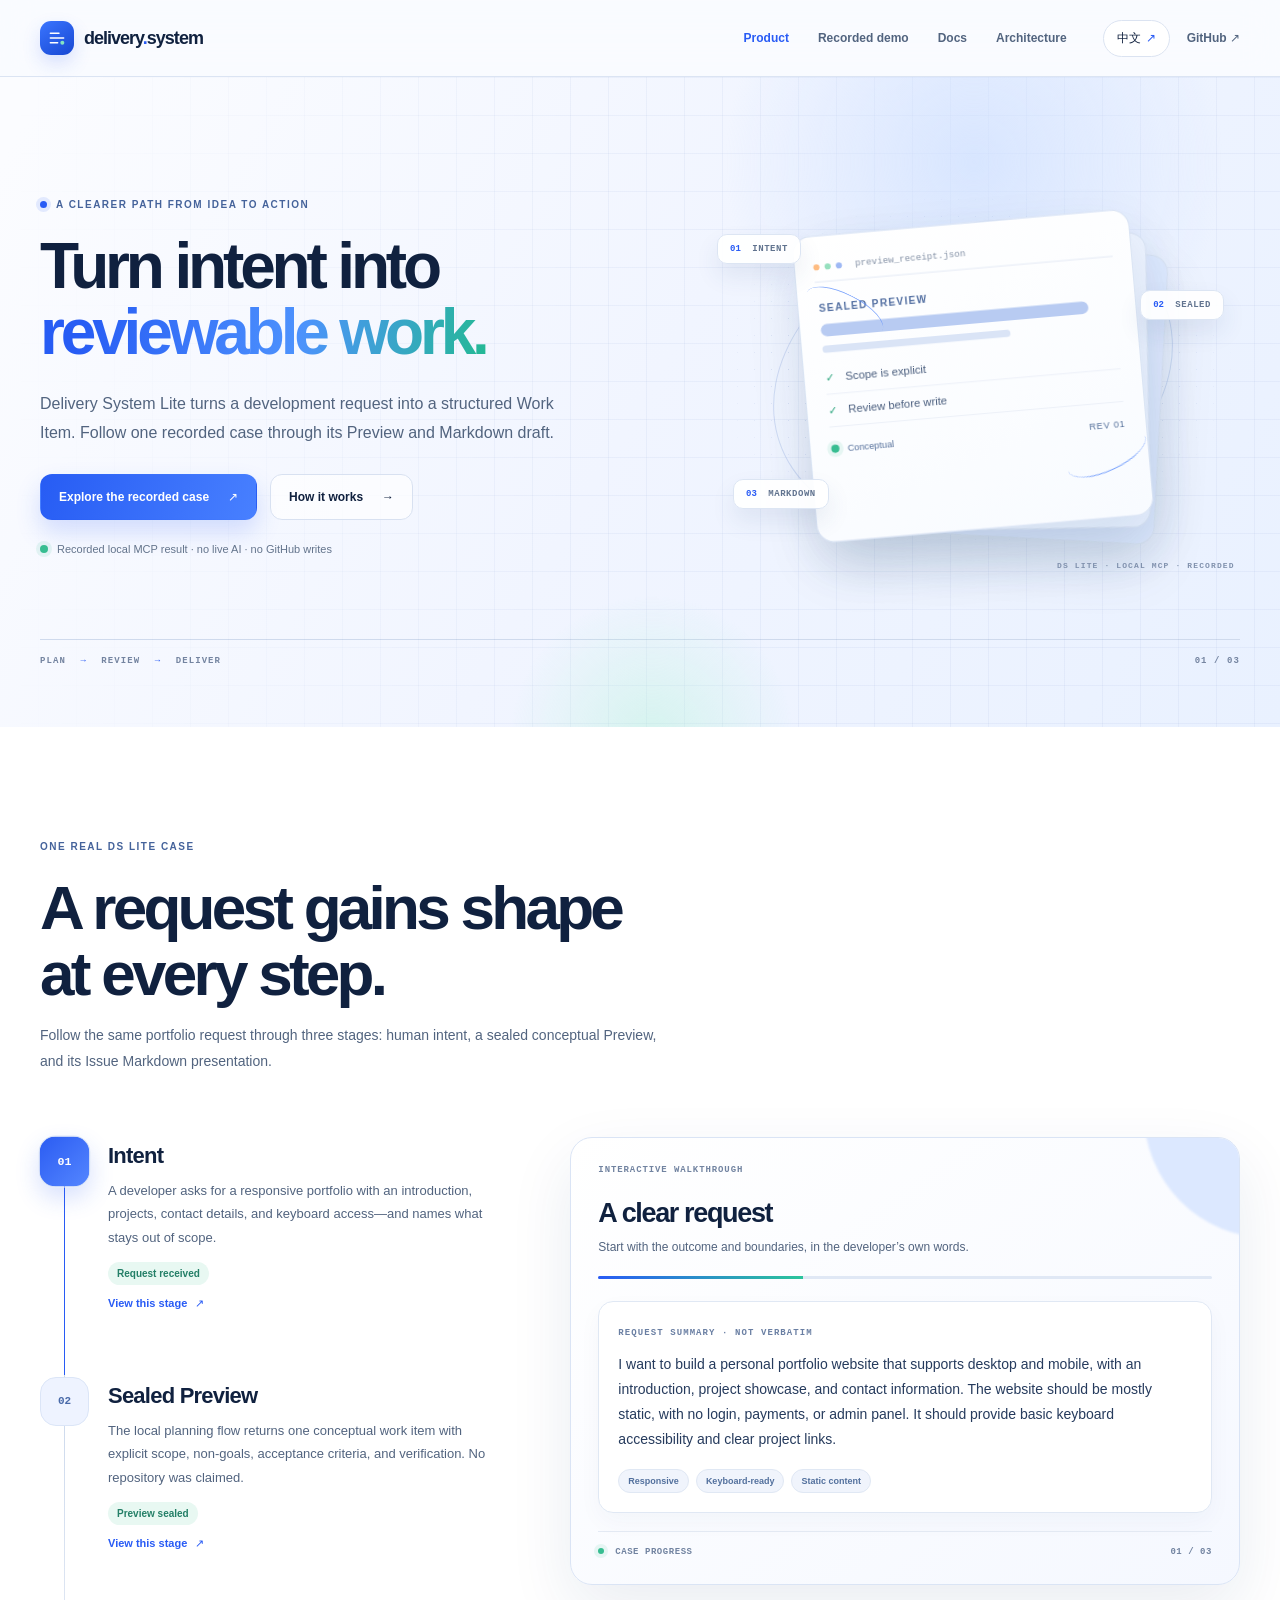
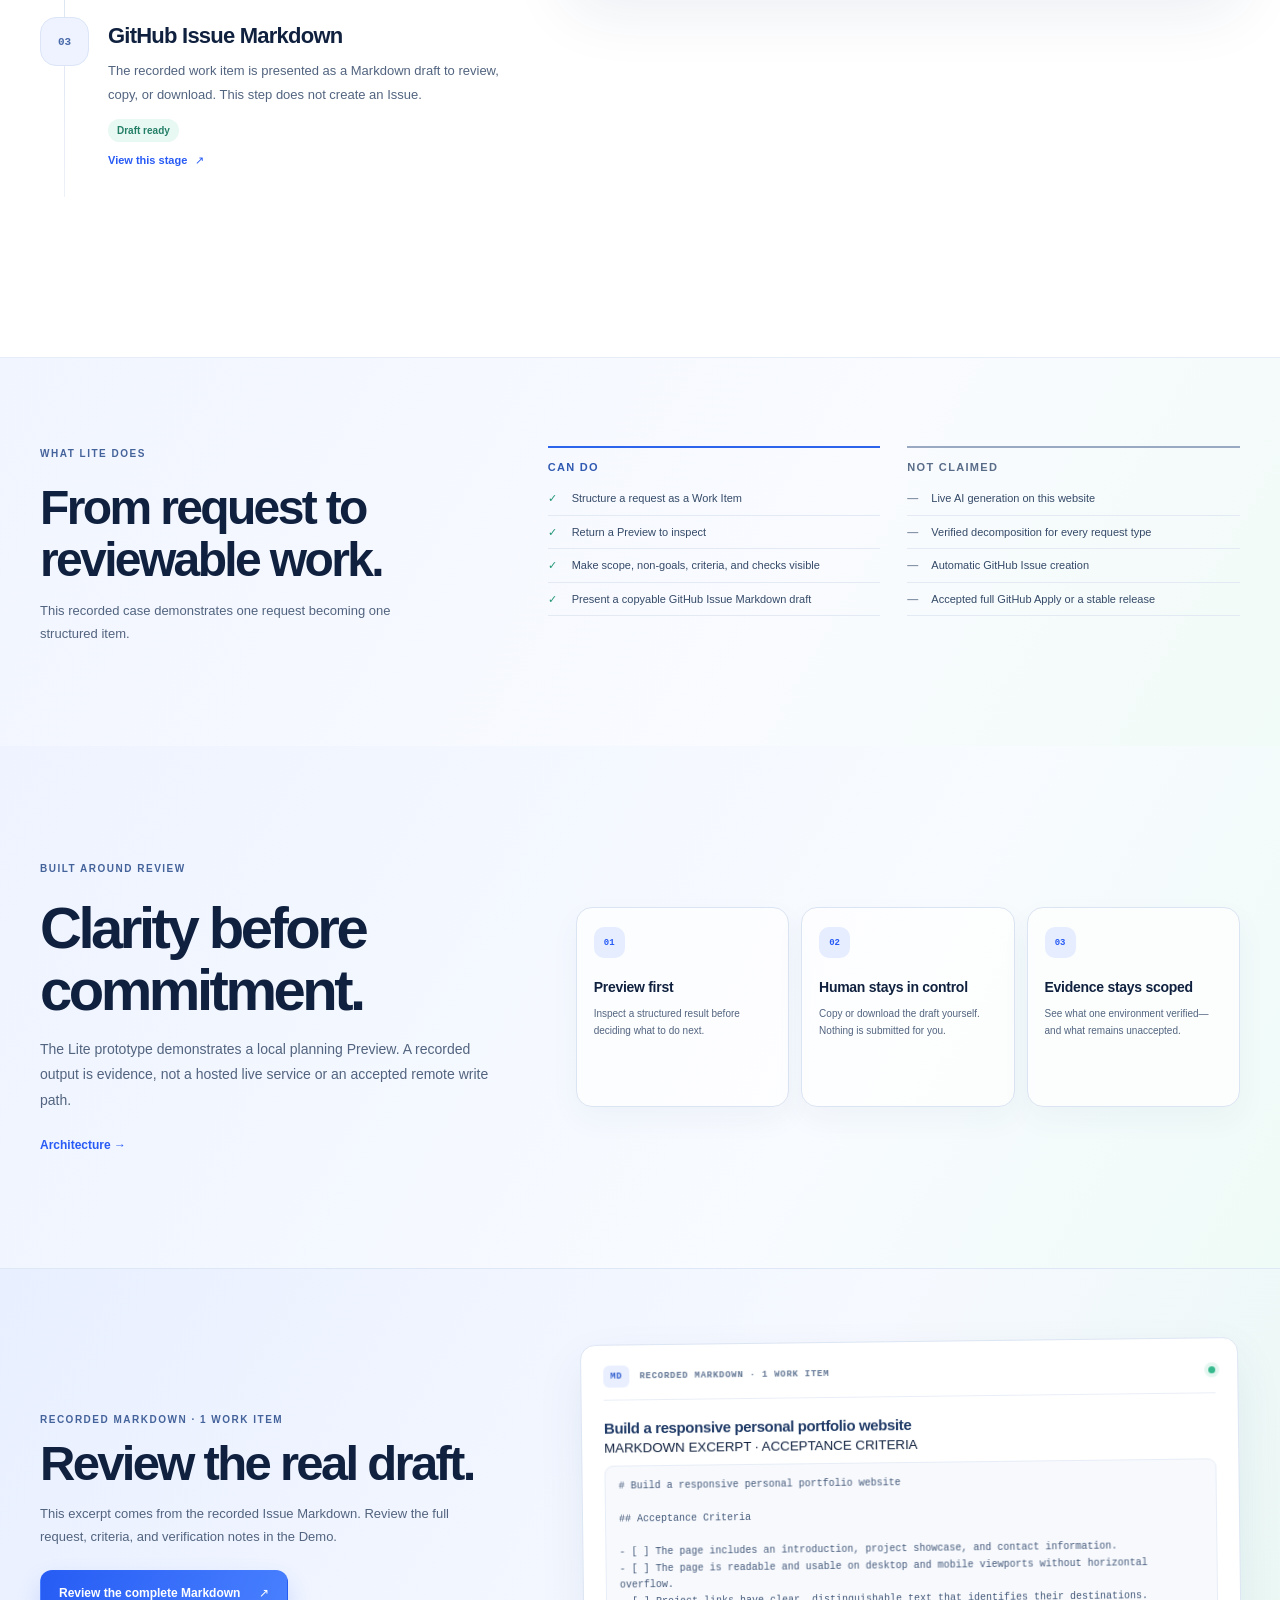
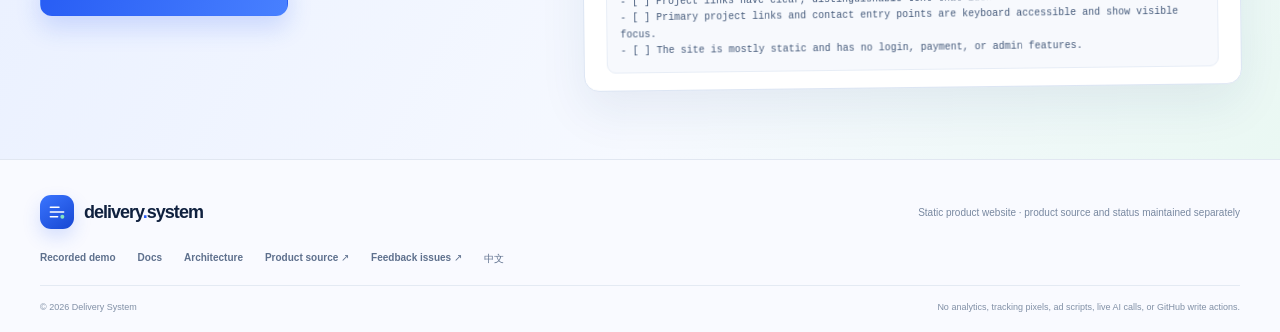
==== commit 79a3a6e1: "feat(site): refine recorded product experience" ====
--- a/index.html
+++ b/index.html
@@ -1,3 +1,17 @@
-<!doctype html><html lang="en"><head><meta charset="utf-8"><meta name="viewport" content="width=device-width, initial-scale=1"><meta name="theme-color" content="#f6f8ff"><title>Delivery System — intent into reviewable work</title><meta name="description" content="Turn a development idea into a structured, reviewable GitHub Issue draft with Delivery System Lite."><link rel="canonical" href="https://ds.zevsol.com/"><link rel="alternate" hreflang="en" href="https://ds.zevsol.com/"><link rel="alternate" hreflang="zh" href="https://ds.zevsol.com/zh/"><link rel="alternate" hreflang="x-default" href="https://ds.zevsol.com/"><meta property="og:type" content="website"><meta property="og:site_name" content="Delivery System"><meta property="og:title" content="Delivery System — intent into reviewable work"><meta property="og:description" content="Turn a development idea into a structured, reviewable GitHub Issue draft with Delivery System Lite."><meta property="og:url" content="https://ds.zevsol.com/"><meta property="og:image" content="https://ds.zevsol.com/assets/og-preview.png"><meta property="og:locale" content="en_US"><meta name="twitter:card" content="summary_large_image"><link rel="icon" type="image/svg+xml" href="./assets/favicon.svg"><link rel="stylesheet" href="./assets/style.css"><script defer src="./assets/site.js"></script></head><body class="lang-en page-home"><a class="skip-link" href="#main">Skip to content</a><header class="site-header"><div class="nav-wrap"><a class="brand" href="./" aria-label="Delivery System"><span class="brand-mark" aria-hidden="true"><svg viewBox="0 0 36 36"><path d="M8 11h13M8 18h20M8 25h11"/><circle cx="26" cy="25" r="3"/></svg></span><span>delivery<span class="brand-dot">.</span>system</span></a><button class="menu-toggle" type="button" aria-label="Open navigation" aria-expanded="false" aria-controls="site-nav"><span></span><span></span><span></span></button><nav id="site-nav" class="site-nav" aria-label="Main navigation"><a href="./" aria-current="page">Product</a><a href="./demo/" >Recorded demo</a><a href="./docs/" >Docs</a><a href="./architecture/" >Architecture</a></nav><div class="header-actions"><a class="language-switch" href="/zh/" lang="zh" aria-label="Switch language to Chinese">中文<span aria-hidden="true">↗</span></a><a class="github-link" href="https://github.com/zevsol/delivery-system" target="_blank" rel="noopener noreferrer">GitHub ↗</a></div></div></header><main id="main"><section class="hero-section"><div class="hero-grid-bg"></div><div class="hero-glow hero-glow-a"></div><div class="hero-glow hero-glow-b"></div><div class="hero-inner"><div class="hero-copy"><p class="eyebrow"><span class="eyebrow-mark"></span>A CLEARER PATH FROM IDEA TO ACTION</p><h1>Make the next step<br><em>clear before it is real.</em></h1><p class="hero-lead">Delivery System turns a rough development request into a structured, reviewable work item. Follow one real Lite run, from intent to a Markdown draft.</p><div class="hero-actions"><a class="button button-primary" href="./demo/">Explore the recorded case<span aria-hidden="true">↗</span></a><a class="button button-quiet" href="./docs/">How it works<span aria-hidden="true">→</span></a></div><p class="hero-note"><span class="mint-dot"></span>Recorded local MCP result · no live AI · no GitHub writes</p></div><div class="hero-art" aria-label="Three connected preview stages"><div class="art-grid"></div><div class="art-orbit"></div><div class="float-tag tag-intent">01 <span>INTENT</span></div><div class="float-tag tag-preview">02 <span>SEALED</span></div><div class="float-tag tag-markdown">03 <span>MARKDOWN</span></div><div class="hero-stack"><div class="stack-back"></div><div class="stack-mid"></div><div class="stack-front"><div class="mock-window"><i></i><i></i><i></i><span>preview_receipt.json</span></div><div class="mock-label">SEALED PREVIEW</div><div class="mock-line wide"></div><div class="mock-line"></div><div class="mock-check"><b>✓</b> Scope is explicit</div><div class="mock-check"><b>✓</b> Review before write</div><div class="mock-footer"><span class="mint-dot"></span> Conceptual <span>REV 01</span></div></div></div><div class="art-connector connector-one"></div><div class="art-connector connector-two"></div><div class="art-caption">DS LITE · LOCAL MCP · RECORDED</div></div></div><div class="hero-bottom"><span>PLAN <i>→</i> REVIEW <i>→</i> DELIVER</span><span>01 / 03</span></div></section><section class="story-section" id="story"><div class="section-heading"><p class="eyebrow">ONE REAL DS LITE CASE</p><h2>A request gains shape<br>at every step.</h2><p>Follow the same portfolio request through three stages: human intent, a sealed conceptual Preview, and its Issue Markdown presentation.</p></div><div class="story-layout"><div class="story-steps"><article class="story-stop" data-story-section="0"><div class="story-index">01</div><div><h3>Intent</h3><p>A developer asks for a responsive portfolio with an introduction, projects, contact details, and keyboard access—and names what stays out of scope.</p><span class="step-status">Request received</span><button class="step-trigger" type="button" data-story-step data-story-template="#stage-1" data-kicker="INTERACTIVE WALKTHROUGH" data-title="A clear request" data-description="Start with the outcome and boundaries, in the developer’s own words." aria-current="step">View this stage <span aria-hidden="true">↗</span></button></div></article><article class="story-stop" data-story-section="1"><div class="story-index">02</div><div><h3>Sealed Preview</h3><p>The local planning flow returns one conceptual work item with explicit scope, non-goals, acceptance criteria, and verification. No repository was claimed.</p><span class="step-status">Preview sealed</span><button class="step-trigger" type="button" data-story-step data-story-template="#stage-2" data-kicker="INTERACTIVE WALKTHROUGH" data-title="One reviewable outcome" data-description="The recorded Preview organizes the request into one conceptual work item." aria-current="false">View this stage <span aria-hidden="true">↗</span></button></div></article><article class="story-stop" data-story-section="2"><div class="story-index">03</div><div><h3>GitHub Issue Markdown</h3><p>The recorded work item is presented as a Markdown draft to review, copy, or download. This step does not create an Issue.</p><span class="step-status">Draft ready</span><button class="step-trigger" type="button" data-story-step data-story-template="#stage-3" data-kicker="INTERACTIVE WALKTHROUGH" data-title="A draft you control" data-description="Markdown presents the recorded payload; it does not write remotely." aria-current="false">View this stage <span aria-hidden="true">↗</span></button></div></article></div><aside class="product-panel" data-story-panel data-active-step="1" aria-live="polite"><div class="panel-top"><span data-panel-kicker>INTERACTIVE WALKTHROUGH</span><span class="panel-count" data-story-counter>01 / 03</span></div><h3 data-panel-title>A clear request</h3><p class="panel-description" data-panel-description>Start with the outcome and boundaries, in the developer’s own words.</p><div class="panel-progress" role="progressbar" aria-label="CASE PROGRESS" aria-valuemin="0" aria-valuemax="3" aria-valuenow="1"><span data-story-progress></span></div><div data-panel-content><div class="intent-card"><span class="panel-overline">REQUEST SUMMARY</span><p>I want to build a personal portfolio website that supports desktop and mobile, with an introduction, project showcase, and contact information. The website should be mostly static, with no login, payments, or admin panel. It should provide basic keyboard accessibility and clear project links.</p><div class="tag-row"><span>Responsive</span><span>Keyboard-ready</span><span>Static content</span></div></div></div><div class="panel-foot"><span><i class="mint-dot"></i> CASE PROGRESS</span><span data-story-counter>01 / 03</span></div></aside></div><template id="stage-1"><div class="intent-card"><span class="panel-overline">REQUEST SUMMARY</span><p>I want to build a personal portfolio website that supports desktop and mobile, with an introduction, project showcase, and contact information. The website should be mostly static, with no login, payments, or admin panel. It should provide basic keyboard accessibility and clear project links.</p><div class="tag-row"><span>Responsive</span><span>Keyboard-ready</span><span>Static content</span></div></div></template><template id="stage-2"><div class="scope-card"><span class="panel-overline">MADE EXPLICIT</span><ul><li><span>✓</span>Outcome and scope</li><li><span>✓</span>Non-goals</li><li><span>✓</span>Five checkable acceptance criteria</li><li><span>✓</span>Verification steps</li></ul><div class="receipt-chip"><b>Conceptual</b><span>·</span><span>1 work item</span><span>·</span><span>0 writes</span></div></div></template><template id="stage-3"><div class="draft-card"><div class="draft-head"><span class="file-chip">MD</span><span>ISSUE MARKDOWN · EXCERPT</span></div><small class="excerpt-label">EXCERPT · FROM THE RECORDED ISSUE MARKDOWN</small><pre># Build a responsive personal portfolio website
+<!doctype html><html lang="en"><head><meta charset="utf-8"><meta name="viewport" content="width=device-width, initial-scale=1"><meta name="theme-color" content="#f6f8ff"><title>Delivery System — intent into reviewable work</title><meta name="description" content="Turn a development idea into a structured, reviewable GitHub Issue draft with Delivery System Lite."><link rel="canonical" href="https://ds.zevsol.com/"><link rel="alternate" hreflang="en" href="https://ds.zevsol.com/"><link rel="alternate" hreflang="zh" href="https://ds.zevsol.com/zh/"><link rel="alternate" hreflang="x-default" href="https://ds.zevsol.com/"><meta property="og:type" content="website"><meta property="og:site_name" content="Delivery System"><meta property="og:title" content="Delivery System — intent into reviewable work"><meta property="og:description" content="Turn a development idea into a structured, reviewable GitHub Issue draft with Delivery System Lite."><meta property="og:url" content="https://ds.zevsol.com/"><meta property="og:image" content="https://ds.zevsol.com/assets/og-preview.png"><meta property="og:locale" content="en_US"><meta name="twitter:card" content="summary_large_image"><link rel="icon" type="image/svg+xml" href="./assets/favicon.svg"><link rel="stylesheet" href="./assets/style.css"><script defer src="./assets/site.js"></script></head><body class="lang-en page-home"><a class="skip-link" href="#main">Skip to content</a><header class="site-header"><div class="nav-wrap"><a class="brand" href="./" aria-label="Delivery System"><span class="brand-mark" aria-hidden="true"><svg viewBox="0 0 36 36"><path d="M8 11h13M8 18h20M8 25h11"/><circle cx="26" cy="25" r="3"/></svg></span><span>delivery<span class="brand-dot">.</span>system</span></a><button class="menu-toggle" type="button" aria-label="Open navigation" aria-expanded="false" aria-controls="site-nav"><span></span><span></span><span></span></button><nav id="site-nav" class="site-nav" aria-label="Main navigation"><a href="./" aria-current="page">Product</a><a href="./demo/" >Recorded demo</a><a href="./docs/" >Docs</a><a href="./architecture/" >Architecture</a></nav><div class="header-actions"><a class="language-switch" href="/zh/" lang="zh" aria-label="Switch language to Chinese">中文<span aria-hidden="true">↗</span></a><a class="github-link" href="https://github.com/zevsol/delivery-system" target="_blank" rel="noopener noreferrer">GitHub ↗</a></div></div></header><main id="main"><section class="hero-section"><div class="hero-grid-bg"></div><div class="hero-glow hero-glow-a"></div><div class="hero-glow hero-glow-b"></div><div class="hero-inner"><div class="hero-copy"><p class="eyebrow"><span class="eyebrow-mark"></span>A CLEARER PATH FROM IDEA TO ACTION</p><h1>Turn intent into<br><em>reviewable work.</em></h1><p class="hero-lead">Delivery System Lite turns a development request into a structured Work Item. Follow one recorded case through its Preview and Markdown draft.</p><div class="hero-actions"><a class="button button-primary" href="./demo/">Explore the recorded case<span aria-hidden="true">↗</span></a><a class="button button-quiet" href="./docs/">How it works<span aria-hidden="true">→</span></a></div><p class="hero-note"><span class="mint-dot"></span>Recorded local MCP result · no live AI · no GitHub writes</p></div><div class="hero-art" aria-label="Three connected preview stages"><div class="art-grid"></div><div class="art-orbit"></div><div class="float-tag tag-intent">01 <span>INTENT</span></div><div class="float-tag tag-preview">02 <span>SEALED</span></div><div class="float-tag tag-markdown">03 <span>MARKDOWN</span></div><div class="hero-stack"><div class="stack-back"></div><div class="stack-mid"></div><div class="stack-front"><div class="mock-window"><i></i><i></i><i></i><span>preview_receipt.json</span></div><div class="mock-label">SEALED PREVIEW</div><div class="mock-line wide"></div><div class="mock-line"></div><div class="mock-check"><b>✓</b> Scope is explicit</div><div class="mock-check"><b>✓</b> Review before write</div><div class="mock-footer"><span class="mint-dot"></span> Conceptual <span>REV 01</span></div></div></div><div class="art-connector connector-one"></div><div class="art-connector connector-two"></div><div class="art-caption">DS LITE · LOCAL MCP · RECORDED</div></div></div><div class="hero-bottom"><span>PLAN <i>→</i> REVIEW <i>→</i> DELIVER</span><span>01 / 03</span></div></section><section class="story-section" id="story"><div class="section-heading"><p class="eyebrow">ONE REAL DS LITE CASE</p><h2>A request gains shape<br>at every step.</h2><p>Follow the same portfolio request through three stages: human intent, a sealed conceptual Preview, and its Issue Markdown presentation.</p></div><div class="story-layout"><div class="story-steps"><article class="story-stop" data-story-section="0"><div class="story-index">01</div><div><h3>Intent</h3><p>A developer asks for a responsive portfolio with an introduction, projects, contact details, and keyboard access—and names what stays out of scope.</p><span class="step-status">Request received</span><button class="step-trigger" type="button" data-story-step data-story-template="#stage-1" data-kicker="INTERACTIVE WALKTHROUGH" data-title="A clear request" data-description="Start with the outcome and boundaries, in the developer’s own words." aria-current="step">View this stage <span aria-hidden="true">↗</span></button></div></article><article class="story-stop" data-story-section="1"><div class="story-index">02</div><div><h3>Sealed Preview</h3><p>The local planning flow returns one conceptual work item with explicit scope, non-goals, acceptance criteria, and verification. No repository was claimed.</p><span class="step-status">Preview sealed</span><button class="step-trigger" type="button" data-story-step data-story-template="#stage-2" data-kicker="INTERACTIVE WALKTHROUGH" data-title="One reviewable outcome" data-description="The recorded Preview organizes the request into one conceptual work item." aria-current="false">View this stage <span aria-hidden="true">↗</span></button></div></article><article class="story-stop" data-story-section="2"><div class="story-index">03</div><div><h3>GitHub Issue Markdown</h3><p>The recorded work item is presented as a Markdown draft to review, copy, or download. This step does not create an Issue.</p><span class="step-status">Draft ready</span><button class="step-trigger" type="button" data-story-step data-story-template="#stage-3" data-kicker="INTERACTIVE WALKTHROUGH" data-title="A draft you control" data-description="Markdown presents the recorded payload; it does not write remotely." aria-current="false">View this stage <span aria-hidden="true">↗</span></button></div></article></div><aside class="product-panel" data-story-panel data-active-step="1" aria-live="polite"><div class="panel-top"><span data-panel-kicker>INTERACTIVE WALKTHROUGH</span><span class="panel-count" data-story-counter>01 / 03</span></div><h3 data-panel-title>A clear request</h3><p class="panel-description" data-panel-description>Start with the outcome and boundaries, in the developer’s own words.</p><div class="panel-progress" role="progressbar" aria-label="CASE PROGRESS" aria-valuemin="0" aria-valuemax="3" aria-valuenow="1"><span data-story-progress></span></div><div data-panel-content><div class="intent-card"><span class="panel-overline">REQUEST SUMMARY · NOT VERBATIM</span><p>I want to build a personal portfolio website that supports desktop and mobile, with an introduction, project showcase, and contact information. The website should be mostly static, with no login, payments, or admin panel. It should provide basic keyboard accessibility and clear project links.</p><div class="tag-row"><span>Responsive</span><span>Keyboard-ready</span><span>Static content</span></div></div></div><div class="panel-foot"><span><i class="mint-dot"></i> CASE PROGRESS</span><span data-story-counter>01 / 03</span></div></aside></div><template id="stage-1"><div class="intent-card"><span class="panel-overline">REQUEST SUMMARY · NOT VERBATIM</span><p>I want to build a personal portfolio website that supports desktop and mobile, with an introduction, project showcase, and contact information. The website should be mostly static, with no login, payments, or admin panel. It should provide basic keyboard accessibility and clear project links.</p><div class="tag-row"><span>Responsive</span><span>Keyboard-ready</span><span>Static content</span></div></div></template><template id="stage-2"><article class="work-item-preview"><div class="work-item-heading"><span class="panel-overline">RECORDED WORK ITEM · 01</span><h4>Build a responsive personal portfolio website</h4></div><div class="preview-groups"><details><summary><span>Scope</span><b>6</b></summary><ul><li>Show a personal introduction.</li><li>Show project content with clearly distinguishable links.</li><li>Provide contact information.</li><li>Support desktop and mobile layouts.</li><li>Use mostly static content.</li><li>Support basic keyboard access.</li></ul></details><details><summary><span>Non-goals</span><b>3</b></summary><ul><li>User login or account management.</li><li>Payments or subscriptions.</li><li>An admin panel.</li></ul></details><details><summary><span>Acceptance Criteria</span><b>5</b></summary><ul><li>[ ] The page includes an introduction, project showcase, and contact information.</li><li>[ ] The page is readable and usable on desktop and mobile viewports without horizontal overflow.</li><li>[ ] Project links have clear, distinguishable text that identifies their destinations.</li><li>[ ] Primary project links and contact entry points are keyboard accessible and show visible focus.</li><li>[ ] The site is mostly static and has no login, payment, or admin features.</li></ul></details><details><summary><span>Verification</span><b>4</b></summary><ul><li>Check layout, readability, and horizontal overflow at desktop and narrow mobile widths.</li><li>Use a keyboard to reach primary project links and contact entry points, and confirm focus is visible.</li><li>Check that project link names are clear and distinguishable.</li><li>Confirm that no login, payment, or admin feature was introduced.</li></ul></details></div><div class="receipt-chip"><b>Conceptual</b><span>·</span><span>1 work item</span><span>·</span><span>0 writes</span></div></article></template><template id="stage-3"><article class="draft-card"><div class="draft-head"><span class="file-chip">MD</span><span>ISSUE MARKDOWN · RECORDED EXCERPT</span></div><small class="excerpt-label">MARKDOWN EXCERPT · ACCEPTANCE CRITERIA</small><pre># Build a responsive personal portfolio website
 
-Deliver a mostly static personal portfolio with an introduction, project showcase, and contact information, with clear project links and basic keyboard accessibility.</pre><a class="text-link" href="./demo/">Open the full recorded Demo ↗</a></div></template></section><section class="trust-section"><div class="trust-copy"><p class="eyebrow">BUILT AROUND REVIEW</p><h2>Clarity before<br>commitment.</h2><p>The Lite prototype demonstrates a local planning Preview. A recorded output is evidence, not a hosted live service or an accepted remote write path.</p><a class="text-link" href="./architecture/">Architecture <span aria-hidden="true">→</span></a></div><div class="trust-cards"><article class="trust-card"><span>01</span><h3>Preview first</h3><p>Inspect a structured result before deciding what to do next.</p></article><article class="trust-card"><span>02</span><h3>Human stays in control</h3><p>Copy or download the draft yourself. Nothing is submitted for you.</p></article><article class="trust-card"><span>03</span><h3>Evidence stays scoped</h3><p>See what one environment verified—and what remains unaccepted.</p></article></div></section><section class="closing-band"><div><p class="eyebrow">DS LITE · RECORDED, NOT LIVE</p><h2>See the evidence for yourself.</h2></div><a class="button button-light" href="./demo/">Open the recorded Demo<span aria-hidden="true">↗</span></a></section></main><footer class="site-footer"><div class="footer-top"><a class="brand" href="./"><span class="brand-mark" aria-hidden="true"><svg viewBox="0 0 36 36"><path d="M8 11h13M8 18h20M8 25h11"/><circle cx="26" cy="25" r="3"/></svg></span><span>delivery<span class="brand-dot">.</span>system</span></a><p>Static product website · product source and status maintained separately</p></div><div class="footer-links"><a href="./demo/">Recorded demo</a><a href="./docs/">Docs</a><a href="./architecture/">Architecture</a><a href="https://github.com/zevsol/delivery-system" target="_blank" rel="noopener noreferrer">Product source ↗</a><a href="https://github.com/zevsol/delivery-system/issues" target="_blank" rel="noopener noreferrer">Feedback issues ↗</a><a href="/zh/" lang="zh">中文</a></div><div class="footer-bottom"><span>© 2026 Delivery System</span><span>No analytics, tracking pixels, ad scripts, live AI calls, or GitHub write actions.</span></div></footer></body></html>+## Acceptance Criteria
+
+- [ ] The page includes an introduction, project showcase, and contact information.
+- [ ] The page is readable and usable on desktop and mobile viewports without horizontal overflow.
+- [ ] Project links have clear, distinguishable text that identifies their destinations.
+- [ ] Primary project links and contact entry points are keyboard accessible and show visible focus.
+- [ ] The site is mostly static and has no login, payment, or admin features.</pre><a class="text-link" href="./demo/">Open the complete recorded Demo ↗</a></article></template></section><section class="capability-section"><div class="capability-intro"><p class="eyebrow">WHAT LITE DOES</p><h2>From request to reviewable work.</h2><p>This recorded case demonstrates one request becoming one structured item.</p></div><div class="capability-columns"><section><h3>CAN DO</h3><ul><li><span aria-hidden="true">✓</span>Structure a request as a Work Item</li><li><span aria-hidden="true">✓</span>Return a Preview to inspect</li><li><span aria-hidden="true">✓</span>Make scope, non-goals, criteria, and checks visible</li><li><span aria-hidden="true">✓</span>Present a copyable GitHub Issue Markdown draft</li></ul></section><section><h3>NOT CLAIMED</h3><ul><li><span aria-hidden="true">—</span>Live AI generation on this website</li><li><span aria-hidden="true">—</span>Verified decomposition for every request type</li><li><span aria-hidden="true">—</span>Automatic GitHub Issue creation</li><li><span aria-hidden="true">—</span>Accepted full GitHub Apply or a stable release</li></ul></section></div></section><section class="trust-section"><div class="trust-copy"><p class="eyebrow">BUILT AROUND REVIEW</p><h2>Clarity before<br>commitment.</h2><p>The Lite prototype demonstrates a local planning Preview. A recorded output is evidence, not a hosted live service or an accepted remote write path.</p><a class="text-link" href="./architecture/">Architecture <span aria-hidden="true">→</span></a></div><div class="trust-cards"><article class="trust-card"><span>01</span><h3>Preview first</h3><p>Inspect a structured result before deciding what to do next.</p></article><article class="trust-card"><span>02</span><h3>Human stays in control</h3><p>Copy or download the draft yourself. Nothing is submitted for you.</p></article><article class="trust-card"><span>03</span><h3>Evidence stays scoped</h3><p>See what one environment verified—and what remains unaccepted.</p></article></div></section><section class="closing-band"><div class="handoff-copy"><p class="eyebrow">RECORDED MARKDOWN · 1 WORK ITEM</p><h2>Review the real draft.</h2><p>This excerpt comes from the recorded Issue Markdown. Review the full request, criteria, and verification notes in the Demo.</p><a class="button button-primary" href="./demo/">Review the complete Markdown<span aria-hidden="true">↗</span></a></div><div class="handoff-document"><div class="handoff-bar"><span class="file-chip">MD</span><span>RECORDED MARKDOWN · 1 WORK ITEM</span><span class="handoff-dot"></span></div><strong>Build a responsive personal portfolio website</strong><small>MARKDOWN EXCERPT · ACCEPTANCE CRITERIA</small><pre># Build a responsive personal portfolio website
+
+## Acceptance Criteria
+
+- [ ] The page includes an introduction, project showcase, and contact information.
+- [ ] The page is readable and usable on desktop and mobile viewports without horizontal overflow.
+- [ ] Project links have clear, distinguishable text that identifies their destinations.
+- [ ] Primary project links and contact entry points are keyboard accessible and show visible focus.
+- [ ] The site is mostly static and has no login, payment, or admin features.</pre></div></section></main><footer class="site-footer"><div class="footer-top"><a class="brand" href="./"><span class="brand-mark" aria-hidden="true"><svg viewBox="0 0 36 36"><path d="M8 11h13M8 18h20M8 25h11"/><circle cx="26" cy="25" r="3"/></svg></span><span>delivery<span class="brand-dot">.</span>system</span></a><p>Static product website · product source and status maintained separately</p></div><div class="footer-links"><a href="./demo/">Recorded demo</a><a href="./docs/">Docs</a><a href="./architecture/">Architecture</a><a href="https://github.com/zevsol/delivery-system" target="_blank" rel="noopener noreferrer">Product source ↗</a><a href="https://github.com/zevsol/delivery-system/issues" target="_blank" rel="noopener noreferrer">Feedback issues ↗</a><a href="/zh/" lang="zh">中文</a></div><div class="footer-bottom"><span>© 2026 Delivery System</span><span>No analytics, tracking pixels, ad scripts, live AI calls, or GitHub write actions.</span></div></footer></body></html>
--- a/assets/style.css
+++ b/assets/style.css
@@ -205,3 +205,50 @@
 @media(max-width:760px){.nav-wrap{width:calc(100% - 36px);height:66px;gap:13px}.brand{font-size:16px}.menu-toggle{display:block;margin-left:auto;order:3}.header-actions{order:2;gap:8px}.github-link{display:none}.site-nav{display:none;position:absolute;top:65px;left:0;right:0;padding:14px 20px 19px;background:#fbfcff;border-bottom:1px solid var(--line);box-shadow:0 15px 22px #142a4b12;align-items:stretch;gap:0}.site-nav.is-open{display:flex;flex-direction:column}.site-nav a{padding:13px 5px;border-bottom:1px solid #edf1f7}.hero-section{padding:58px 0 23px;min-height:auto}.hero-inner{width:calc(100% - 38px);grid-template-columns:1fr;gap:5px}.hero-copy h1{font-size:clamp(48px,10vw,69px)}.hero-lead{font-size:14px}.hero-art{height:345px}.hero-stack{transform:scale(.88) rotate(-5deg)}.art-orbit{width:320px;height:240px}.hero-bottom{width:calc(100% - 38px);margin-top:20px}.story-section{padding:78px 20px 80px}.section-heading{margin-bottom:36px}.section-heading h2,.trust-copy h2{font-size:42px}.story-layout{display:flex;flex-direction:column;gap:22px}.story-steps{width:100%}.story-stop{min-height:185px;padding-bottom:33px;grid-template-columns:43px 1fr;gap:13px}.story-steps:before{left:21px}.story-index{width:43px;height:43px;border-radius:14px}.story-stop h3{font-size:19px}.story-stop p{font-size:12px}.product-panel{position:sticky;top:76px;width:100%;min-height:0;padding:20px;z-index:5}.product-panel h3{font-size:23px;margin-top:16px}.intent-card,.scope-card,.draft-card{padding:15px}.trust-section{grid-template-columns:1fr;gap:27px;padding:78px 20px}.trust-cards{grid-template-columns:1fr 1fr}.trust-card{padding:15px}.trust-card h3{margin-top:14px}.closing-band{padding:38px 20px;align-items:flex-start;flex-direction:column}.closing-band h2{font-size:24px}.site-footer{padding:28px 20px 17px}.footer-top{align-items:flex-start;flex-direction:column;gap:10px}.footer-links{gap:13px 18px}.footer-bottom{flex-direction:column;gap:7px}.subpage-hero{padding:62px 20px 55px}.subpage-inner h1{font-size:clamp(43px,10vw,62px)}.subpage-inner>p:last-child{font-size:13px}.demo-content,.docs-content,.architecture-content{padding:35px 18px 75px}.metric-grid{grid-template-columns:repeat(2,1fr);gap:8px;margin:0 0 16px}.metric{padding:12px}.demo-tabs{overflow:auto;scrollbar-width:thin}.demo-tab{white-space:nowrap;padding:10px}.demo-stage{padding:19px}.stage-heading h2{font-size:25px}.receipt-grid{grid-template-columns:repeat(2,1fr)}.markdown-toolbar{gap:7px}.markdown-toolbar .toolbar-spacer{display:none}.markdown-source{font-size:10px;padding:14px}.formal-links>div{grid-template-columns:1fr}.architecture-flow{grid-template-columns:1fr}.arch-step p{min-height:0}.status-panel{padding:17px}.status-row{grid-template-columns:1fr;gap:6px}.architecture-links{align-items:stretch;flex-direction:column}.architecture-links .button{width:100%}}
 @media(max-width:430px){.hero-copy h1{font-size:46px}.hero-art{height:300px}.hero-stack{transform:scale(.76) rotate(-5deg)}.float-tag{font-size:8px;padding:7px 9px}.tag-intent{left:0}.tag-preview{right:0}.hero-note{font-size:9px}.button{gap:12px;padding:0 13px}.hero-actions{gap:8px}.story-section{padding-inline:16px}.trust-cards{grid-template-columns:1fr}.trust-card{display:grid;grid-template-columns:35px 1fr;column-gap:12px}.trust-card>span{grid-row:span 2}.trust-card h3{margin:0 0 5px}.trust-card p{grid-column:2}.demo-stage{padding:15px}.markdown-toolbar>span:nth-child(2){max-width:105px;overflow-wrap:anywhere}.metric strong{font-size:10px}}
 @media(prefers-reduced-motion:reduce){html{scroll-behavior:auto}*,*:before,*:after{animation-duration:.01ms!important;animation-iteration-count:1!important;transition-duration:.01ms!important;scroll-behavior:auto!important}}
+/* V2.1: recorded product detail and handoff */
+.hero-copy h1{font-size:clamp(56px,5vw,70px);max-width:720px;line-height:1.04}
+.hero-inner{grid-template-columns:1.08fr .92fr;gap:40px}
+.story-steps:before{background:linear-gradient(to bottom,var(--blue) 0,var(--blue) var(--stage-progress,33.333%),#cbd8ec var(--stage-progress,33.333%),#edf1f8 100%);transition:background .35s ease}
+.product-panel{max-height:calc(100vh - 136px);overflow-y:auto;overscroll-behavior:contain;scrollbar-color:#bfcee5 transparent;scrollbar-width:thin}
+.product-panel:before{position:absolute;float:none;margin:0}
+.work-item-heading{padding:13px 14px 15px;margin:-2px -2px 12px;background:linear-gradient(115deg,#f4f7ff,#fff);border:1px solid #e6edf8;border-radius:11px}
+.work-item-heading h4{font-size:17px;line-height:1.35;letter-spacing:-.035em;margin:10px 0 0;color:#18325e}
+.preview-groups{display:grid;gap:6px}
+.preview-groups details{border:1px solid #e5ebf4;border-radius:9px;background:#fff}
+.preview-groups summary{display:flex;align-items:center;justify-content:space-between;gap:12px;min-height:39px;padding:8px 11px;cursor:pointer;list-style:none;font-size:11px;font-weight:760;color:#314b74}
+.preview-groups summary::-webkit-details-marker{display:none}
+.preview-groups summary:after{content:"+";color:var(--blue);font-size:15px;font-weight:600;margin-left:auto}
+.preview-groups details[open] summary:after{content:"−"}
+.preview-groups summary b{min-width:22px;height:22px;display:grid;place-items:center;border-radius:7px;background:#edf2ff;color:#315fce;font:800 9px ui-monospace,monospace}
+.preview-groups details ul{list-style:none;margin:0;padding:0 12px 10px}
+.preview-groups details li{padding:7px 0;border-top:1px solid #f0f3f8;color:#536681;font-size:10px;line-height:1.55}
+.preview-groups details li:before{content:"·";color:#7486a1;font-weight:900;margin-right:8px}
+.preview-groups summary:focus-visible{outline:3px solid #ff9a52;outline-offset:2px;border-radius:8px}
+.excerpt-label{display:block;margin-top:13px;color:#52647f!important;font-size:9px!important;font-weight:750;line-height:1.55}
+.draft-card pre{max-height:300px;overflow:auto;background:#f7f9fd;border:1px solid #e6edf6;border-radius:9px;padding:12px;color:#344c70;font-size:10px}
+.capability-section{display:grid;grid-template-columns:.78fr 1.22fr;gap:65px;padding:88px max(32px,calc((100% - var(--max))/2));background:linear-gradient(120deg,#f1f5ff,#f9fbff 63%,#f1fbf7);border-top:1px solid #e7edf7}
+.capability-intro h2{font-size:clamp(32px,4vw,48px);line-height:1.08;letter-spacing:-.055em;margin:0 0 14px}
+.capability-intro>p:last-child{font-size:13px;line-height:1.75;color:var(--muted);max-width:400px}
+.capability-columns{display:grid;grid-template-columns:1fr 1fr;gap:27px}
+.capability-columns section{border-top:2px solid #2c65eb;padding-top:13px}
+.capability-columns section+section{border-color:#99a9c2}
+.capability-columns h3{font-size:11px;letter-spacing:.12em;text-transform:uppercase;color:#315bb2;margin:0 0 9px}
+.capability-columns section+section h3{color:#596c88}
+.capability-columns ul{list-style:none;padding:0;margin:0}
+.capability-columns li{display:grid;grid-template-columns:16px 1fr;gap:8px;padding:8px 0;border-bottom:1px solid #e4eaf3;color:#354a68;font-size:11px;line-height:1.5}
+.capability-columns li span{font-weight:850;color:#229675}
+.capability-columns section+section li span{color:#8492a7}
+.closing-band{display:grid;grid-template-columns:.85fr 1.15fr;align-items:center;gap:56px;padding:72px max(32px,calc((100% - var(--max))/2));background:linear-gradient(120deg,#e8efff,#f6f9ff 58%,#eaf8f3);color:var(--ink);border-top:1px solid #dde7f5}
+.closing-band:after{display:none}
+.handoff-copy .eyebrow{color:#45639b}
+.handoff-copy h2{font-size:clamp(32px,4vw,49px);line-height:1.08;letter-spacing:-.055em;margin:0 0 13px}
+.handoff-copy>p:not(.eyebrow){max-width:450px;color:var(--muted);font-size:13px;line-height:1.75;margin-bottom:22px}
+.handoff-document{position:relative;padding:20px 22px 17px;background:#fff;border:1px solid #dce5f3;border-radius:15px;box-shadow:0 20px 48px #1b427514;transform:rotate(-.7deg)}
+.handoff-bar{display:flex;align-items:center;gap:10px;padding-bottom:12px;border-bottom:1px solid #e9eef6;color:#647895;font:750 9px ui-monospace,monospace;letter-spacing:.08em}
+.handoff-dot{margin-left:auto;width:7px;height:7px;border-radius:50%;background:#35b98d;box-shadow:0 0 0 4px #35b98d20}
+.handoff-document>strong{display:block;font-size:15px;line-height:1.4;color:#203b67;margin-top:17px;letter-spacing:-.025em}
+.handoff-document pre{max-height:210px;overflow:auto;margin:9px 0 0;padding:12px 13px;background:#f7f9fd;border:1px solid #e7edf6;border-radius:9px;color:#465b7b;font:10px/1.65 ui-monospace,Consolas,monospace;white-space:pre-wrap;overflow-wrap:anywhere}
+@media(max-width:1000px){.hero-copy h1{font-size:58px}.hero-inner{grid-template-columns:1.05fr .95fr}.capability-section{grid-template-columns:1fr;gap:20px}.closing-band{gap:30px}}
+@media(max-width:850px){.hero-inner{grid-template-columns:1fr;gap:0}.hero-copy{max-width:700px}.hero-copy h1{font-size:clamp(54px,7.5vw,66px)}.hero-art{height:280px}.hero-section{padding-top:55px}}
+@media(max-width:760px){.hero-copy h1{font-size:clamp(43px,8.2vw,59px);line-height:1.06}.hero-inner{grid-template-columns:1fr}.hero-art{height:305px}.story-stop{min-height:172px}.product-panel{position:relative;top:auto;max-height:min(74vh,650px);width:100%;padding:17px}.capability-section{padding:68px 20px;gap:17px}.capability-columns{gap:17px}.capability-columns li{font-size:10px}.closing-band{grid-template-columns:1fr;padding:62px 20px;gap:26px}.handoff-document{transform:none}.handoff-copy h2{font-size:36px}}
+@media(max-width:430px){.hero-copy h1{font-size:42px;line-height:1.08}.hero-lead{max-width:340px;font-size:13px;line-height:1.65}.hero-section{padding-top:46px}.hero-art{height:278px}.hero-bottom{margin-top:9px}.story-stop{min-height:158px;padding-bottom:25px}.product-panel{max-height:68vh;padding:14px}.capability-section{padding:56px 17px}.capability-columns{grid-template-columns:1fr;gap:17px}.closing-band{padding:52px 17px}.handoff-document{padding:16px}.handoff-document pre{max-height:245px}}
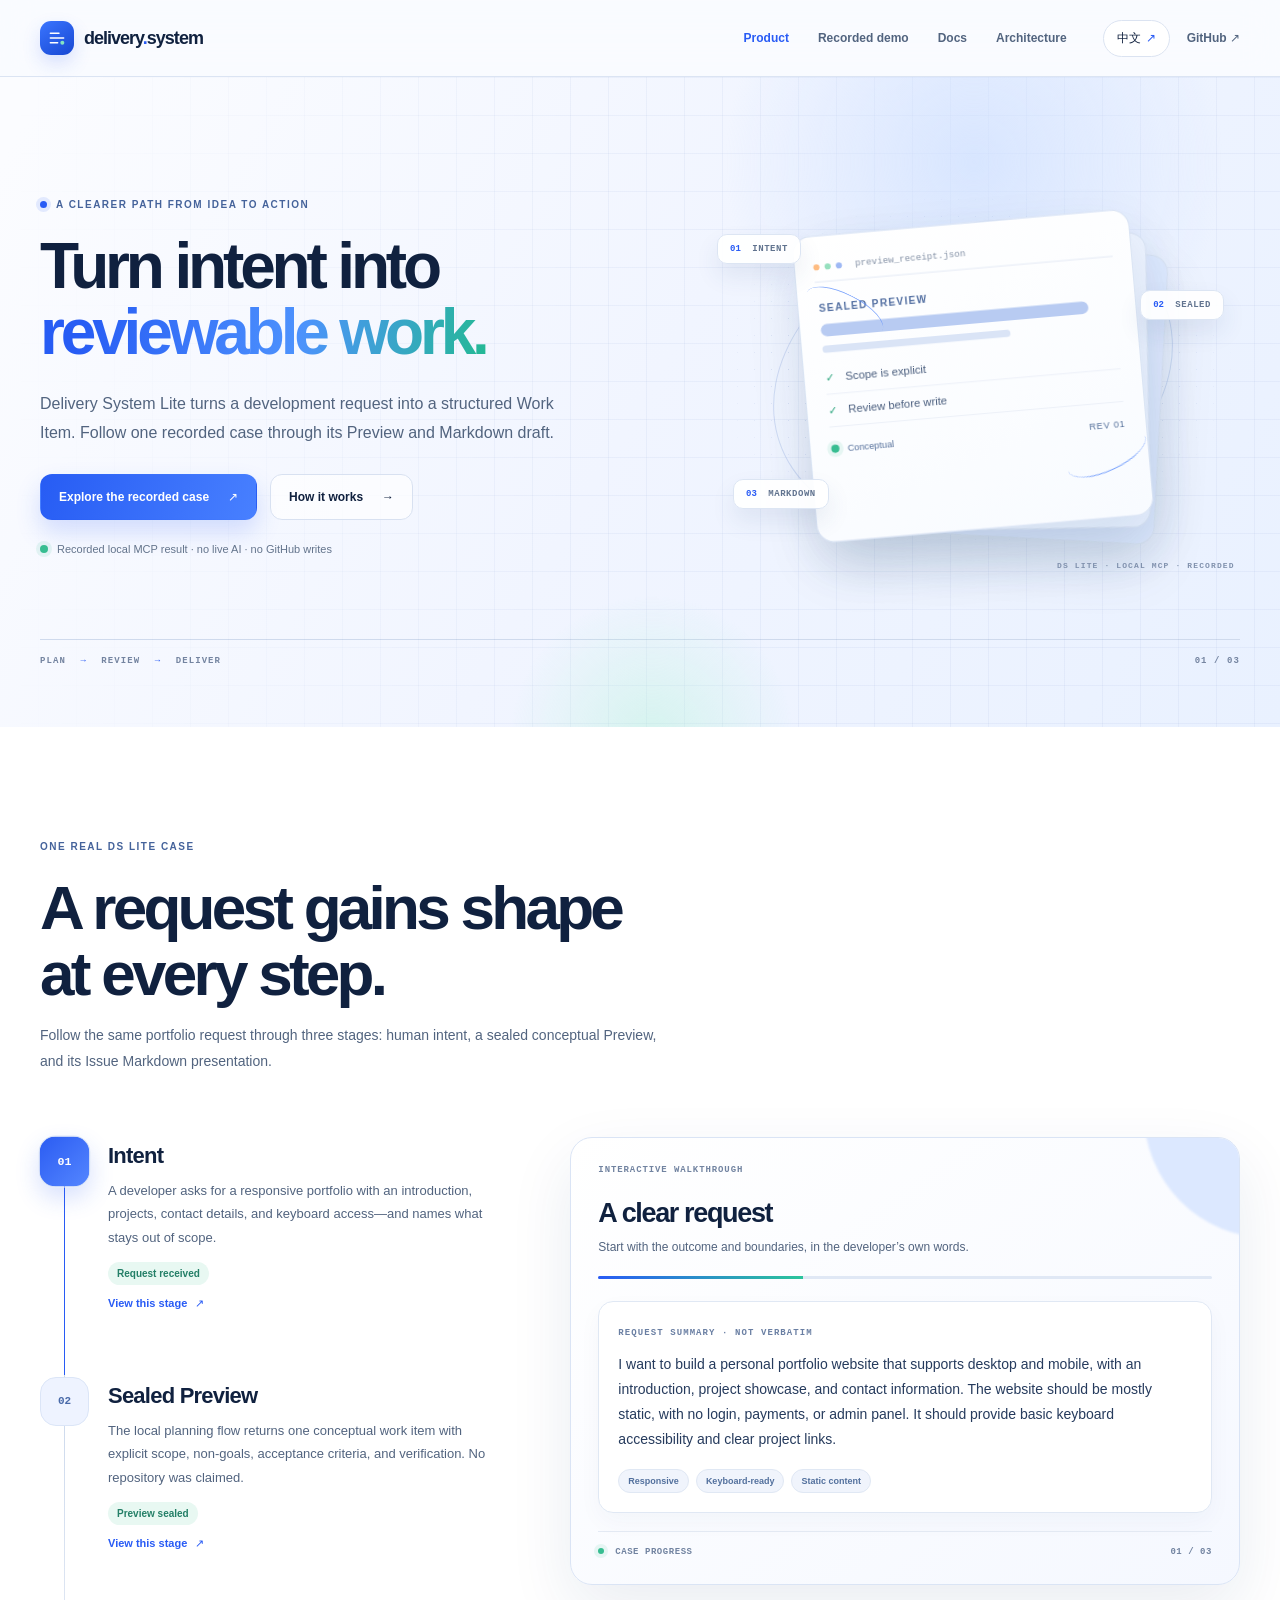
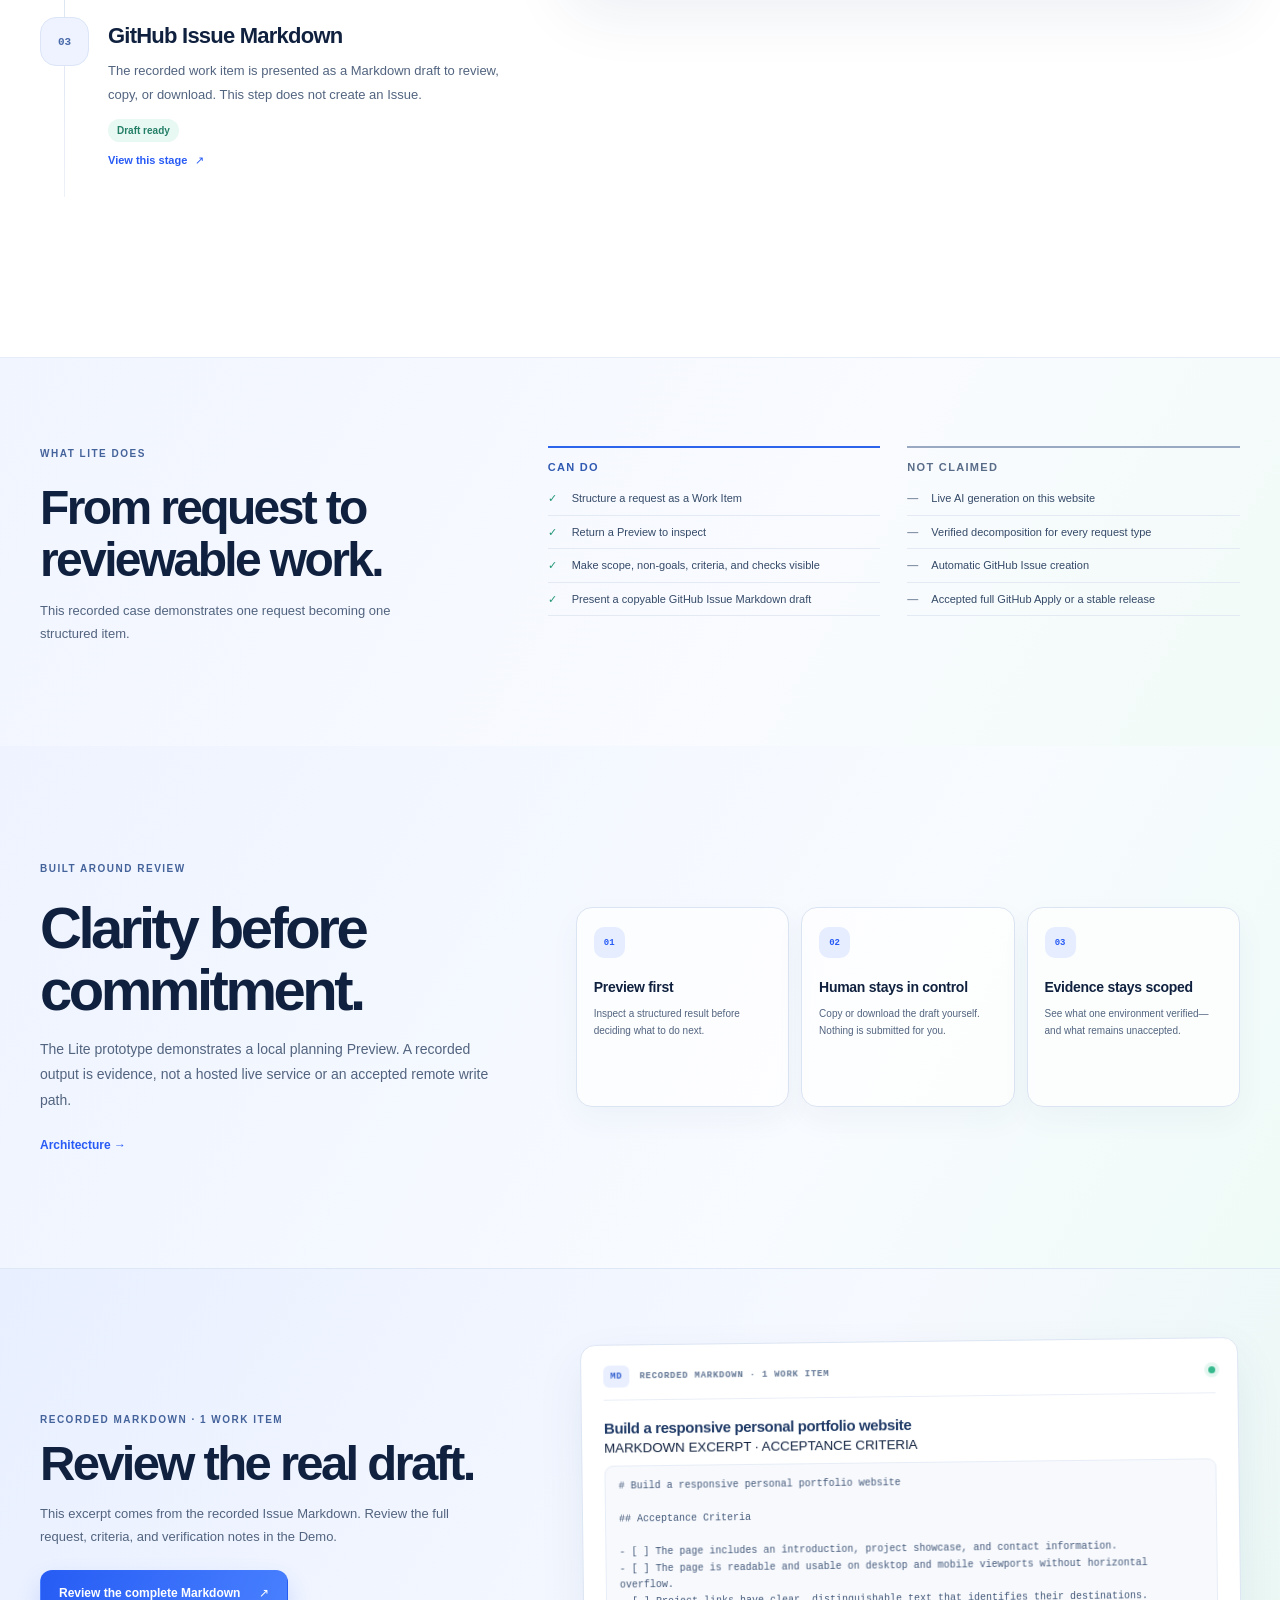
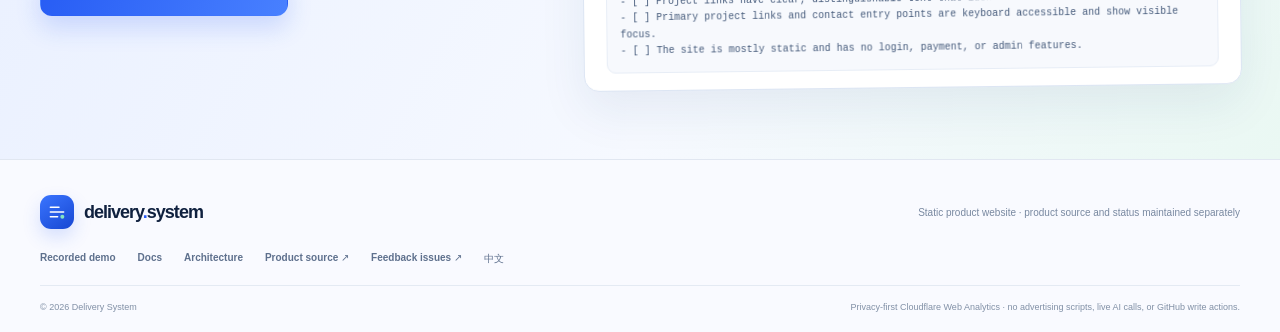
==== commit c3225e9b: "feat(site): add production-only Cloudflare Web Analytics" ====
--- a/index.html
+++ b/index.html
@@ -14,4 +14,4 @@
 - [ ] The page is readable and usable on desktop and mobile viewports without horizontal overflow.
 - [ ] Project links have clear, distinguishable text that identifies their destinations.
 - [ ] Primary project links and contact entry points are keyboard accessible and show visible focus.
-- [ ] The site is mostly static and has no login, payment, or admin features.</pre></div></section></main><footer class="site-footer"><div class="footer-top"><a class="brand" href="./"><span class="brand-mark" aria-hidden="true"><svg viewBox="0 0 36 36"><path d="M8 11h13M8 18h20M8 25h11"/><circle cx="26" cy="25" r="3"/></svg></span><span>delivery<span class="brand-dot">.</span>system</span></a><p>Static product website · product source and status maintained separately</p></div><div class="footer-links"><a href="./demo/">Recorded demo</a><a href="./docs/">Docs</a><a href="./architecture/">Architecture</a><a href="https://github.com/zevsol/delivery-system" target="_blank" rel="noopener noreferrer">Product source ↗</a><a href="https://github.com/zevsol/delivery-system/issues" target="_blank" rel="noopener noreferrer">Feedback issues ↗</a><a href="/zh/" lang="zh">中文</a></div><div class="footer-bottom"><span>© 2026 Delivery System</span><span>No analytics, tracking pixels, ad scripts, live AI calls, or GitHub write actions.</span></div></footer></body></html>+- [ ] The site is mostly static and has no login, payment, or admin features.</pre></div></section></main><footer class="site-footer"><div class="footer-top"><a class="brand" href="./"><span class="brand-mark" aria-hidden="true"><svg viewBox="0 0 36 36"><path d="M8 11h13M8 18h20M8 25h11"/><circle cx="26" cy="25" r="3"/></svg></span><span>delivery<span class="brand-dot">.</span>system</span></a><p>Static product website · product source and status maintained separately</p></div><div class="footer-links"><a href="./demo/">Recorded demo</a><a href="./docs/">Docs</a><a href="./architecture/">Architecture</a><a href="https://github.com/zevsol/delivery-system" target="_blank" rel="noopener noreferrer">Product source ↗</a><a href="https://github.com/zevsol/delivery-system/issues" target="_blank" rel="noopener noreferrer">Feedback issues ↗</a><a href="/zh/" lang="zh">中文</a></div><div class="footer-bottom"><span>© 2026 Delivery System</span><span>Privacy-first Cloudflare Web Analytics · no advertising scripts, live AI calls, or GitHub write actions.</span></div></footer></body></html>
--- a/assets/style.css
+++ b/assets/style.css
@@ -250,5 +250,74 @@
 .handoff-document pre{max-height:210px;overflow:auto;margin:9px 0 0;padding:12px 13px;background:#f7f9fd;border:1px solid #e7edf6;border-radius:9px;color:#465b7b;font:10px/1.65 ui-monospace,Consolas,monospace;white-space:pre-wrap;overflow-wrap:anywhere}
 @media(max-width:1000px){.hero-copy h1{font-size:58px}.hero-inner{grid-template-columns:1.05fr .95fr}.capability-section{grid-template-columns:1fr;gap:20px}.closing-band{gap:30px}}
 @media(max-width:850px){.hero-inner{grid-template-columns:1fr;gap:0}.hero-copy{max-width:700px}.hero-copy h1{font-size:clamp(54px,7.5vw,66px)}.hero-art{height:280px}.hero-section{padding-top:55px}}
+
+/* V2.2 recorded demo: outcome first, contract and receipt details on demand. */
+.outcome-summary{display:grid;grid-template-columns:minmax(300px,.9fr) minmax(0,1.1fr);align-items:stretch;gap:20px;margin:0 0 25px;padding:20px 22px;background:linear-gradient(115deg,#f0f5ff,#fbfcff 66%,#effaf6);border:1px solid #dfe8f6;border-radius:17px}
+.outcome-lead{display:flex;align-items:flex-start;gap:14px;min-width:0}
+.outcome-lead>.file-chip{display:grid;place-items:center;flex:none;width:39px;height:39px;padding:0;border-radius:12px;font-size:12px}
+.outcome-lead>div{display:grid;gap:5px;min-width:0}
+.outcome-lead strong{font-size:15px;line-height:1.35;color:#1d3a69}
+.outcome-lead span{font-size:12px;font-weight:700;line-height:1.5;color:#34517c;overflow-wrap:anywhere}
+.outcome-lead small{font-size:10px;line-height:1.5;color:#63748c}
+.outcome-counts{display:grid;grid-template-columns:repeat(4,minmax(0,1fr));gap:8px;align-items:center}
+.outcome-counts>div{display:grid;gap:4px;padding:9px 10px;border-left:1px solid #d9e3f2}
+.outcome-counts strong{font:750 21px/1 ui-monospace,Consolas,monospace;color:#2860d5}
+.outcome-counts span{font-size:9px;line-height:1.4;font-weight:700;color:#556984}
+.demo-tabs{flex-wrap:wrap}
+.planned-item{padding:22px;border:1px solid #e1e9f5;border-radius:14px;background:linear-gradient(150deg,#fbfcff,#fff 50%)}
+.planned-item>h3{margin:14px 0 20px;font-size:clamp(21px,2.6vw,30px);letter-spacing:-.04em;line-height:1.22;color:#1e3c6c}
+.planned-item>h4,.relation-note h4{margin:0 0 7px;font-size:11px;letter-spacing:.08em;text-transform:uppercase;color:#42639e}
+.planned-item>p{max-width:850px;margin:0 0 20px;color:#415775;font-size:13px;line-height:1.75}
+.item-fields{display:grid;grid-template-columns:1fr 1fr;gap:8px}
+.item-field{min-width:0;border:1px solid #e5ebf4;border-radius:10px;background:#fff}
+.item-field summary{display:flex;justify-content:space-between;align-items:center;gap:12px;min-height:46px;padding:10px 13px;cursor:pointer;color:#314b74;font-size:11px;font-weight:760;list-style:none}
+.item-field summary::-webkit-details-marker{display:none}
+.item-field summary:after{content:"+";margin-left:auto;color:#2860d5;font-size:16px}
+.item-field[open] summary:after{content:"−"}
+.item-field summary span{display:grid;place-items:center;min-width:24px;height:24px;border-radius:7px;background:#edf2ff;color:#315fce;font:800 10px ui-monospace,monospace}
+.item-field summary:focus-visible,.level-node summary:focus-visible,.technical-details summary:focus-visible{outline:3px solid #ff9a52;outline-offset:2px}
+.item-field ul{margin:0;padding:0 14px 12px 29px;color:#4f627f;font-size:11px;line-height:1.65}
+.item-field li{padding:6px 0 6px 2px;border-top:1px solid #eff2f7;overflow-wrap:anywhere}
+.relation-note{margin-top:18px;padding:15px 16px;border-left:3px solid #43b89d;border-radius:0 10px 10px 0;background:#f1faf7}
+.relation-note p{margin:0 0 8px;color:#45617a;font-size:11px;line-height:1.6}
+.relation-note ul{display:grid;grid-template-columns:repeat(3,minmax(0,1fr));gap:8px;margin:12px 0 0;padding:0;list-style:none}
+.relation-note li{padding:9px 10px;border:1px solid #dceee8;border-radius:8px;background:#fff;color:#486176;font-size:10px;line-height:1.5;overflow-wrap:anywhere}
+.level-track{display:grid;grid-template-columns:repeat(3,minmax(0,1fr));gap:12px;position:relative;margin:22px 0 20px}
+.level-track:before{content:"";position:absolute;top:18px;left:12%;right:12%;height:2px;background:linear-gradient(90deg,#3483f5,#bdd0e8 54%,#d9e2ee);z-index:0}
+.level-node{position:relative;z-index:1;min-width:0;padding:13px;border:1px solid #e0e8f3;border-radius:12px;background:#fff}
+.level-node.is-current{border-color:#9fbbf5;background:linear-gradient(145deg,#f0f5ff,#fff);box-shadow:0 9px 20px #2955a211}
+.level-node summary{display:flex;align-items:center;gap:9px;min-height:36px;cursor:pointer;list-style:none}
+.level-node summary::-webkit-details-marker{display:none}
+.level-dot{flex:none;width:13px;height:13px;border:3px solid #fff;border-radius:50%;background:#a9b9d0;box-shadow:0 0 0 1px #b9c7d9}
+.level-node.is-current .level-dot{background:#2f6fe4;box-shadow:0 0 0 4px #d9e6ff}
+.level-node summary>span:nth-child(2){display:grid;gap:4px;min-width:0}
+.level-node summary strong{font-size:11px;line-height:1.3;color:#29476f;overflow-wrap:anywhere}
+.level-node summary small{font-size:8px;line-height:1.3;letter-spacing:.07em;color:#7788a1}
+.current-pill{margin-left:auto;padding:5px 7px;border-radius:99px;background:#e1ecff;color:#2a60ca;font-size:8px;white-space:nowrap}
+.level-chevron{margin-left:auto;color:#7488a5;font-size:15px}
+.level-node>p{margin:11px 0 0 22px;color:#566b86;font-size:10px;line-height:1.6}
+.evidence-status{display:grid;grid-template-columns:1fr 1fr;margin:18px 0;border:1px solid #e3eaf4;border-radius:12px;overflow:hidden}
+.evidence-status>div{display:flex;justify-content:space-between;gap:16px;padding:12px 14px;border-bottom:1px solid #edf1f6}
+.evidence-status>div:nth-child(odd){border-right:1px solid #edf1f6}
+.evidence-status dt{font-size:10px;color:#667992}
+.evidence-status dd{margin:0;text-align:right;font-size:10px;font-weight:750;color:#294c82}
+.technical-details{border:1px solid #e0e8f3;border-radius:12px;background:#fbfcff}
+.technical-details>summary{display:flex;justify-content:space-between;align-items:center;gap:15px;padding:15px 17px;cursor:pointer;list-style:none;color:#2d4a75;font-size:12px;font-weight:760}
+.technical-details>summary::-webkit-details-marker{display:none}
+.technical-details>summary:after{content:"+";color:#2860d5;font-size:16px}
+.technical-details[open]>summary:after{content:"−"}
+.technical-details>summary span{margin-left:auto;color:#73839b;font-size:8px;letter-spacing:.08em}
+.technical-details>p{margin:0 17px 12px;color:#708099;font-size:10px;line-height:1.55}
+.technical-grid{margin:0 17px 15px;border-top:1px solid #e7edf5}
+.technical-grid>div{display:grid;grid-template-columns:minmax(130px,.6fr) minmax(0,1.4fr);gap:15px;padding:10px 0;border-bottom:1px solid #edf1f6}
+.technical-grid dt{font-size:10px;color:#687b95}
+.technical-grid dd{display:flex;justify-content:space-between;align-items:center;gap:10px;min-width:0;margin:0}
+.technical-grid code{font:10px/1.5 ui-monospace,Consolas,monospace;color:#344f78;overflow-wrap:anywhere}
+.copy-id{flex:none;padding:6px 8px;border:1px solid #d9e3f0;border-radius:7px;background:#fff;color:#315fbd;font-size:9px;font-weight:700;cursor:pointer}
+.copy-id:focus-visible{outline:3px solid #ff9a52;outline-offset:2px}
+.technical-details .copy-status{min-height:17px;margin:0 17px 9px;color:#26735f;font-size:10px}
+@media(max-width:850px){.outcome-summary{grid-template-columns:1fr;gap:12px}.outcome-counts>div:first-child{border-left:0}.relation-note ul{grid-template-columns:1fr}.level-track{grid-template-columns:1fr;gap:8px}.level-track:before{top:20px;bottom:20px;left:19px;right:auto;width:2px;height:auto;background:linear-gradient(#3483f5,#d9e2ee)}.level-node{margin-left:14px}}
+@media(max-width:560px){.outcome-summary{padding:15px;gap:14px}.outcome-counts{grid-template-columns:repeat(2,minmax(0,1fr));gap:5px}.outcome-counts>div{padding:7px 8px;border-left:0;border-top:1px solid #d9e3f2}.outcome-counts strong{font-size:19px}.outcome-counts span{font-size:9px}.demo-tabs{display:grid;grid-template-columns:1fr 1fr;gap:5px;padding:9px}.demo-tab{white-space:normal;min-height:42px;font-size:9px;line-height:1.4}.demo-stage{padding:17px 14px}.planned-item{padding:15px}.item-fields{grid-template-columns:1fr}.evidence-status{grid-template-columns:1fr}.evidence-status>div:nth-child(odd){border-right:0}.technical-grid{margin-inline:12px}.technical-grid>div{grid-template-columns:1fr;gap:5px}.technical-details>p{margin-inline:12px}.technical-details>summary{padding:13px}.technical-details .copy-status{margin-inline:12px}.markdown-toolbar{flex-wrap:wrap}.markdown-toolbar .toolbar-spacer{display:none}}
+@media(max-width:430px){.lang-zh.page-demo .demo-hero .subpage-inner h1{font-size:37px;line-height:1.12}}
 @media(max-width:760px){.hero-copy h1{font-size:clamp(43px,8.2vw,59px);line-height:1.06}.hero-inner{grid-template-columns:1fr}.hero-art{height:305px}.story-stop{min-height:172px}.product-panel{position:relative;top:auto;max-height:min(74vh,650px);width:100%;padding:17px}.capability-section{padding:68px 20px;gap:17px}.capability-columns{gap:17px}.capability-columns li{font-size:10px}.closing-band{grid-template-columns:1fr;padding:62px 20px;gap:26px}.handoff-document{transform:none}.handoff-copy h2{font-size:36px}}
 @media(max-width:430px){.hero-copy h1{font-size:42px;line-height:1.08}.hero-lead{max-width:340px;font-size:13px;line-height:1.65}.hero-section{padding-top:46px}.hero-art{height:278px}.hero-bottom{margin-top:9px}.story-stop{min-height:158px;padding-bottom:25px}.product-panel{max-height:68vh;padding:14px}.capability-section{padding:56px 17px}.capability-columns{grid-template-columns:1fr;gap:17px}.closing-band{padding:52px 17px}.handoff-document{padding:16px}.handoff-document pre{max-height:245px}}
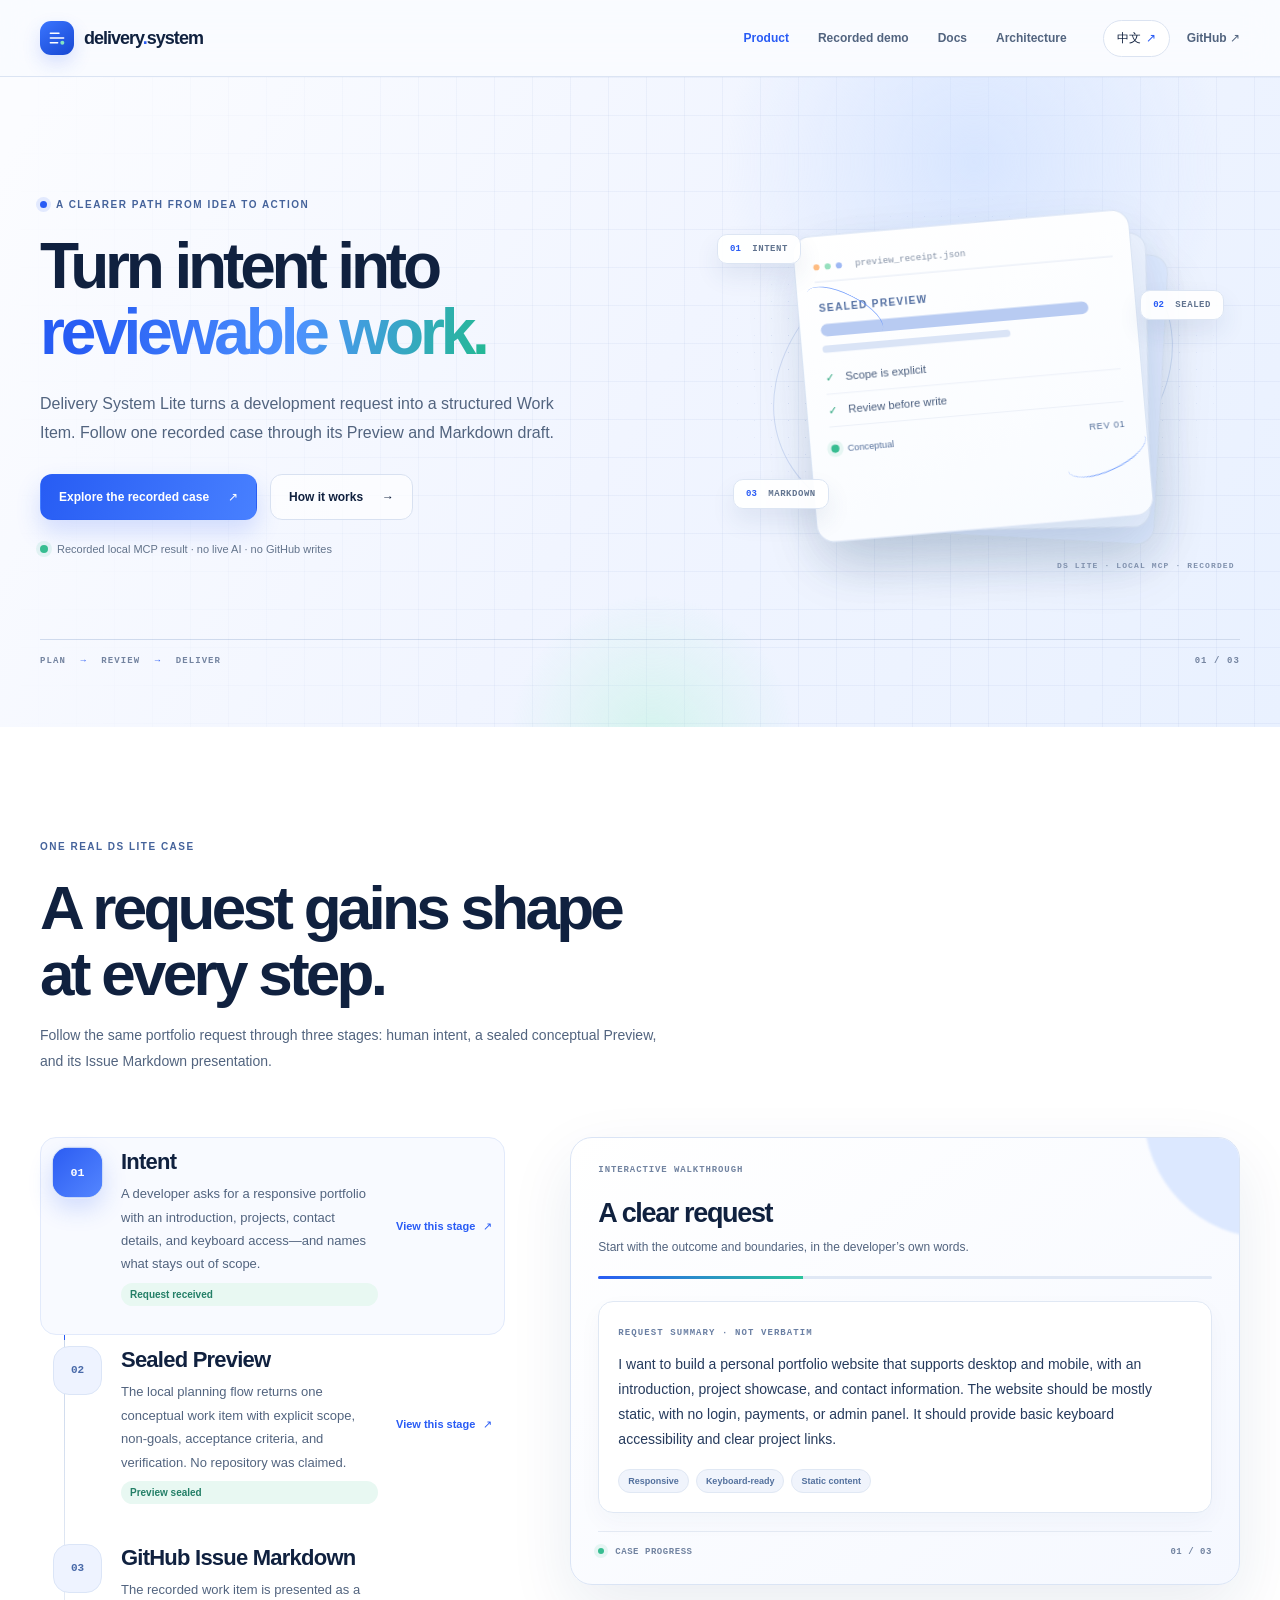
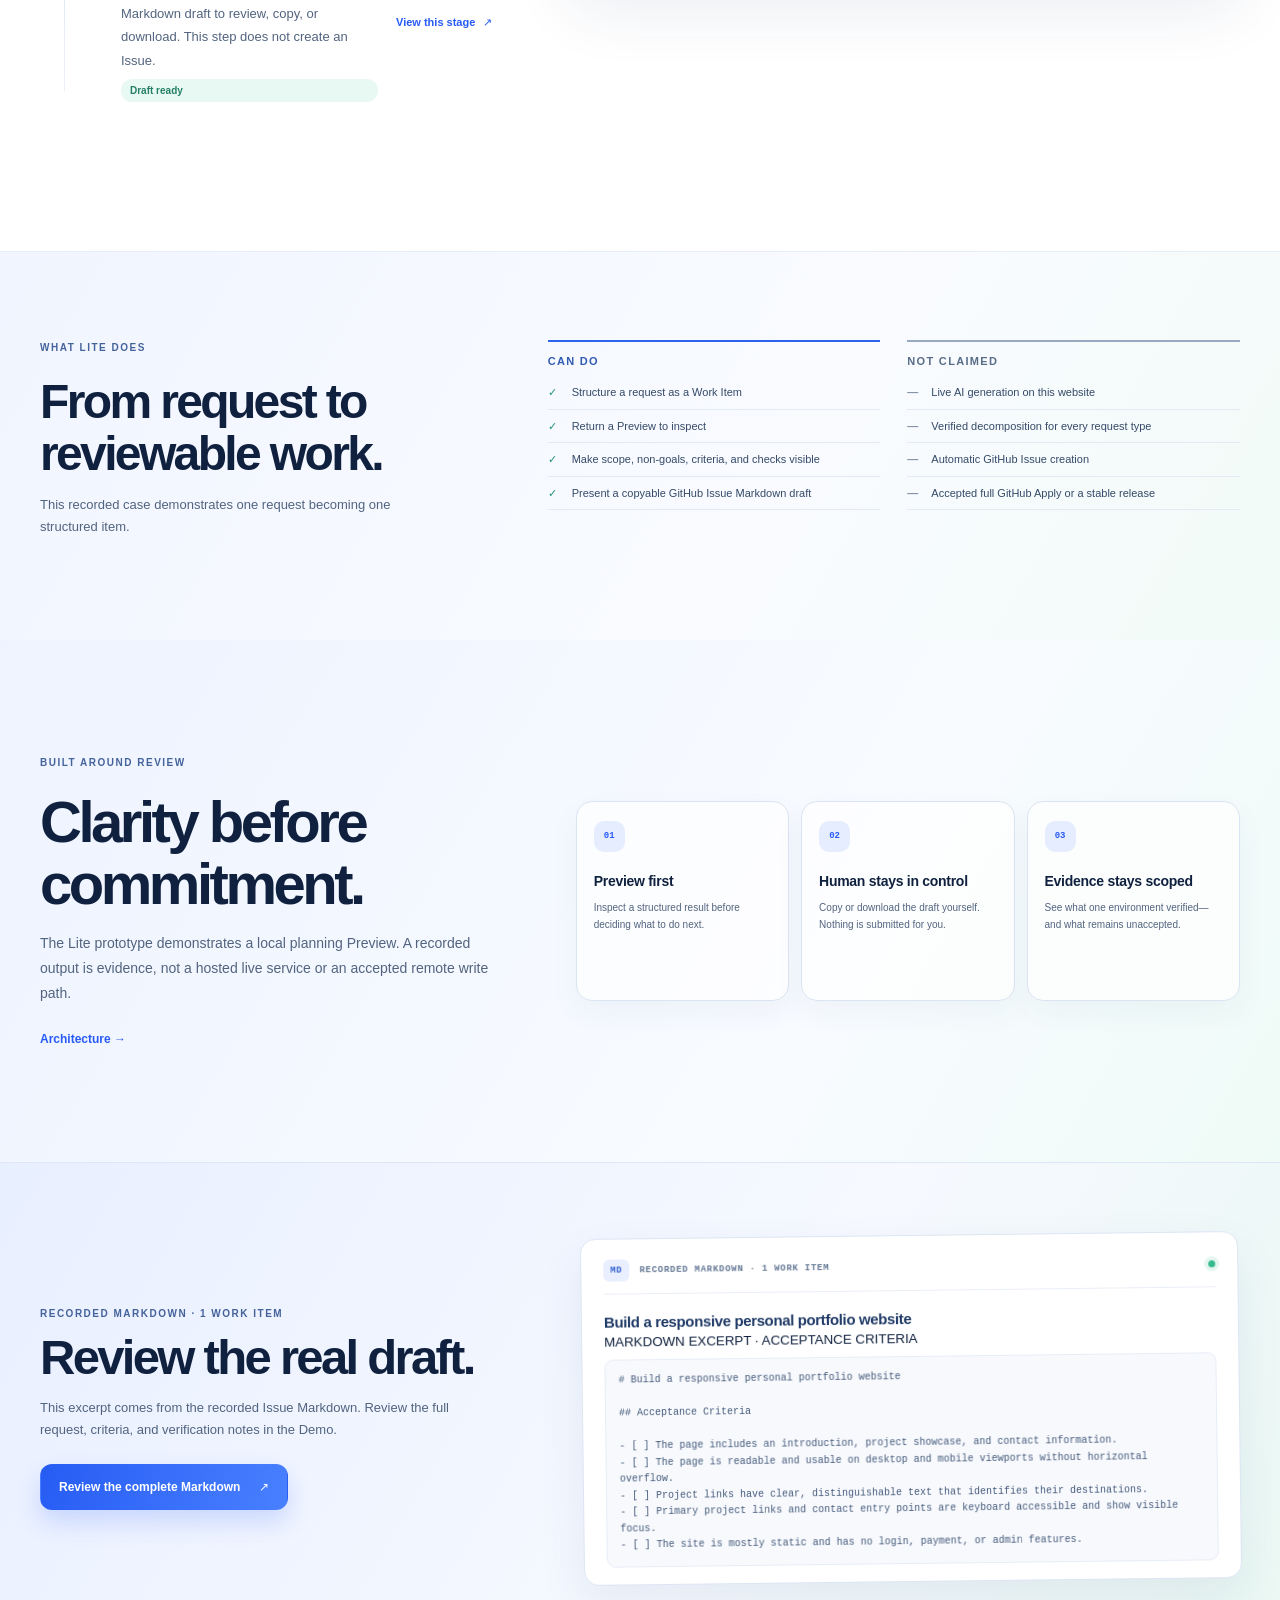
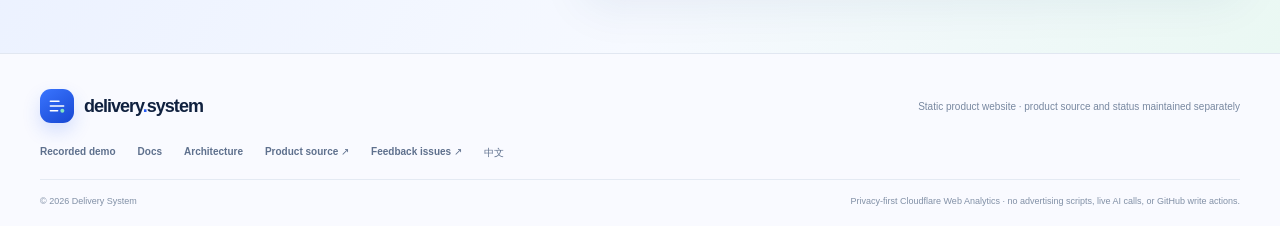
==== commit 912dcd45: "feat(ux01): implement responsive story interaction" ====
--- a/index.html
+++ b/index.html
@@ -1,4 +1,4 @@
-<!doctype html><html lang="en"><head><meta charset="utf-8"><meta name="viewport" content="width=device-width, initial-scale=1"><meta name="theme-color" content="#f6f8ff"><title>Delivery System — intent into reviewable work</title><meta name="description" content="Turn a development idea into a structured, reviewable GitHub Issue draft with Delivery System Lite."><link rel="canonical" href="https://ds.zevsol.com/"><link rel="alternate" hreflang="en" href="https://ds.zevsol.com/"><link rel="alternate" hreflang="zh" href="https://ds.zevsol.com/zh/"><link rel="alternate" hreflang="x-default" href="https://ds.zevsol.com/"><meta property="og:type" content="website"><meta property="og:site_name" content="Delivery System"><meta property="og:title" content="Delivery System — intent into reviewable work"><meta property="og:description" content="Turn a development idea into a structured, reviewable GitHub Issue draft with Delivery System Lite."><meta property="og:url" content="https://ds.zevsol.com/"><meta property="og:image" content="https://ds.zevsol.com/assets/og-preview.png"><meta property="og:locale" content="en_US"><meta name="twitter:card" content="summary_large_image"><link rel="icon" type="image/svg+xml" href="./assets/favicon.svg"><link rel="stylesheet" href="./assets/style.css"><script defer src="./assets/site.js"></script></head><body class="lang-en page-home"><a class="skip-link" href="#main">Skip to content</a><header class="site-header"><div class="nav-wrap"><a class="brand" href="./" aria-label="Delivery System"><span class="brand-mark" aria-hidden="true"><svg viewBox="0 0 36 36"><path d="M8 11h13M8 18h20M8 25h11"/><circle cx="26" cy="25" r="3"/></svg></span><span>delivery<span class="brand-dot">.</span>system</span></a><button class="menu-toggle" type="button" aria-label="Open navigation" aria-expanded="false" aria-controls="site-nav"><span></span><span></span><span></span></button><nav id="site-nav" class="site-nav" aria-label="Main navigation"><a href="./" aria-current="page">Product</a><a href="./demo/" >Recorded demo</a><a href="./docs/" >Docs</a><a href="./architecture/" >Architecture</a></nav><div class="header-actions"><a class="language-switch" href="/zh/" lang="zh" aria-label="Switch language to Chinese">中文<span aria-hidden="true">↗</span></a><a class="github-link" href="https://github.com/zevsol/delivery-system" target="_blank" rel="noopener noreferrer">GitHub ↗</a></div></div></header><main id="main"><section class="hero-section"><div class="hero-grid-bg"></div><div class="hero-glow hero-glow-a"></div><div class="hero-glow hero-glow-b"></div><div class="hero-inner"><div class="hero-copy"><p class="eyebrow"><span class="eyebrow-mark"></span>A CLEARER PATH FROM IDEA TO ACTION</p><h1>Turn intent into<br><em>reviewable work.</em></h1><p class="hero-lead">Delivery System Lite turns a development request into a structured Work Item. Follow one recorded case through its Preview and Markdown draft.</p><div class="hero-actions"><a class="button button-primary" href="./demo/">Explore the recorded case<span aria-hidden="true">↗</span></a><a class="button button-quiet" href="./docs/">How it works<span aria-hidden="true">→</span></a></div><p class="hero-note"><span class="mint-dot"></span>Recorded local MCP result · no live AI · no GitHub writes</p></div><div class="hero-art" aria-label="Three connected preview stages"><div class="art-grid"></div><div class="art-orbit"></div><div class="float-tag tag-intent">01 <span>INTENT</span></div><div class="float-tag tag-preview">02 <span>SEALED</span></div><div class="float-tag tag-markdown">03 <span>MARKDOWN</span></div><div class="hero-stack"><div class="stack-back"></div><div class="stack-mid"></div><div class="stack-front"><div class="mock-window"><i></i><i></i><i></i><span>preview_receipt.json</span></div><div class="mock-label">SEALED PREVIEW</div><div class="mock-line wide"></div><div class="mock-line"></div><div class="mock-check"><b>✓</b> Scope is explicit</div><div class="mock-check"><b>✓</b> Review before write</div><div class="mock-footer"><span class="mint-dot"></span> Conceptual <span>REV 01</span></div></div></div><div class="art-connector connector-one"></div><div class="art-connector connector-two"></div><div class="art-caption">DS LITE · LOCAL MCP · RECORDED</div></div></div><div class="hero-bottom"><span>PLAN <i>→</i> REVIEW <i>→</i> DELIVER</span><span>01 / 03</span></div></section><section class="story-section" id="story"><div class="section-heading"><p class="eyebrow">ONE REAL DS LITE CASE</p><h2>A request gains shape<br>at every step.</h2><p>Follow the same portfolio request through three stages: human intent, a sealed conceptual Preview, and its Issue Markdown presentation.</p></div><div class="story-layout"><div class="story-steps"><article class="story-stop" data-story-section="0"><div class="story-index">01</div><div><h3>Intent</h3><p>A developer asks for a responsive portfolio with an introduction, projects, contact details, and keyboard access—and names what stays out of scope.</p><span class="step-status">Request received</span><button class="step-trigger" type="button" data-story-step data-story-template="#stage-1" data-kicker="INTERACTIVE WALKTHROUGH" data-title="A clear request" data-description="Start with the outcome and boundaries, in the developer’s own words." aria-current="step">View this stage <span aria-hidden="true">↗</span></button></div></article><article class="story-stop" data-story-section="1"><div class="story-index">02</div><div><h3>Sealed Preview</h3><p>The local planning flow returns one conceptual work item with explicit scope, non-goals, acceptance criteria, and verification. No repository was claimed.</p><span class="step-status">Preview sealed</span><button class="step-trigger" type="button" data-story-step data-story-template="#stage-2" data-kicker="INTERACTIVE WALKTHROUGH" data-title="One reviewable outcome" data-description="The recorded Preview organizes the request into one conceptual work item." aria-current="false">View this stage <span aria-hidden="true">↗</span></button></div></article><article class="story-stop" data-story-section="2"><div class="story-index">03</div><div><h3>GitHub Issue Markdown</h3><p>The recorded work item is presented as a Markdown draft to review, copy, or download. This step does not create an Issue.</p><span class="step-status">Draft ready</span><button class="step-trigger" type="button" data-story-step data-story-template="#stage-3" data-kicker="INTERACTIVE WALKTHROUGH" data-title="A draft you control" data-description="Markdown presents the recorded payload; it does not write remotely." aria-current="false">View this stage <span aria-hidden="true">↗</span></button></div></article></div><aside class="product-panel" data-story-panel data-active-step="1" aria-live="polite"><div class="panel-top"><span data-panel-kicker>INTERACTIVE WALKTHROUGH</span><span class="panel-count" data-story-counter>01 / 03</span></div><h3 data-panel-title>A clear request</h3><p class="panel-description" data-panel-description>Start with the outcome and boundaries, in the developer’s own words.</p><div class="panel-progress" role="progressbar" aria-label="CASE PROGRESS" aria-valuemin="0" aria-valuemax="3" aria-valuenow="1"><span data-story-progress></span></div><div data-panel-content><div class="intent-card"><span class="panel-overline">REQUEST SUMMARY · NOT VERBATIM</span><p>I want to build a personal portfolio website that supports desktop and mobile, with an introduction, project showcase, and contact information. The website should be mostly static, with no login, payments, or admin panel. It should provide basic keyboard accessibility and clear project links.</p><div class="tag-row"><span>Responsive</span><span>Keyboard-ready</span><span>Static content</span></div></div></div><div class="panel-foot"><span><i class="mint-dot"></i> CASE PROGRESS</span><span data-story-counter>01 / 03</span></div></aside></div><template id="stage-1"><div class="intent-card"><span class="panel-overline">REQUEST SUMMARY · NOT VERBATIM</span><p>I want to build a personal portfolio website that supports desktop and mobile, with an introduction, project showcase, and contact information. The website should be mostly static, with no login, payments, or admin panel. It should provide basic keyboard accessibility and clear project links.</p><div class="tag-row"><span>Responsive</span><span>Keyboard-ready</span><span>Static content</span></div></div></template><template id="stage-2"><article class="work-item-preview"><div class="work-item-heading"><span class="panel-overline">RECORDED WORK ITEM · 01</span><h4>Build a responsive personal portfolio website</h4></div><div class="preview-groups"><details><summary><span>Scope</span><b>6</b></summary><ul><li>Show a personal introduction.</li><li>Show project content with clearly distinguishable links.</li><li>Provide contact information.</li><li>Support desktop and mobile layouts.</li><li>Use mostly static content.</li><li>Support basic keyboard access.</li></ul></details><details><summary><span>Non-goals</span><b>3</b></summary><ul><li>User login or account management.</li><li>Payments or subscriptions.</li><li>An admin panel.</li></ul></details><details><summary><span>Acceptance Criteria</span><b>5</b></summary><ul><li>[ ] The page includes an introduction, project showcase, and contact information.</li><li>[ ] The page is readable and usable on desktop and mobile viewports without horizontal overflow.</li><li>[ ] Project links have clear, distinguishable text that identifies their destinations.</li><li>[ ] Primary project links and contact entry points are keyboard accessible and show visible focus.</li><li>[ ] The site is mostly static and has no login, payment, or admin features.</li></ul></details><details><summary><span>Verification</span><b>4</b></summary><ul><li>Check layout, readability, and horizontal overflow at desktop and narrow mobile widths.</li><li>Use a keyboard to reach primary project links and contact entry points, and confirm focus is visible.</li><li>Check that project link names are clear and distinguishable.</li><li>Confirm that no login, payment, or admin feature was introduced.</li></ul></details></div><div class="receipt-chip"><b>Conceptual</b><span>·</span><span>1 work item</span><span>·</span><span>0 writes</span></div></article></template><template id="stage-3"><article class="draft-card"><div class="draft-head"><span class="file-chip">MD</span><span>ISSUE MARKDOWN · RECORDED EXCERPT</span></div><small class="excerpt-label">MARKDOWN EXCERPT · ACCEPTANCE CRITERIA</small><pre># Build a responsive personal portfolio website
+<!doctype html><html lang="en"><head><meta charset="utf-8"><meta name="viewport" content="width=device-width, initial-scale=1"><meta name="theme-color" content="#f6f8ff"><title>Delivery System — intent into reviewable work</title><meta name="description" content="Turn a development idea into a structured, reviewable GitHub Issue draft with Delivery System Lite."><link rel="canonical" href="https://ds.zevsol.com/"><link rel="alternate" hreflang="en" href="https://ds.zevsol.com/"><link rel="alternate" hreflang="zh" href="https://ds.zevsol.com/zh/"><link rel="alternate" hreflang="x-default" href="https://ds.zevsol.com/"><meta property="og:type" content="website"><meta property="og:site_name" content="Delivery System"><meta property="og:title" content="Delivery System — intent into reviewable work"><meta property="og:description" content="Turn a development idea into a structured, reviewable GitHub Issue draft with Delivery System Lite."><meta property="og:url" content="https://ds.zevsol.com/"><meta property="og:image" content="https://ds.zevsol.com/assets/og-preview.png"><meta property="og:locale" content="en_US"><meta name="twitter:card" content="summary_large_image"><link rel="icon" type="image/svg+xml" href="./assets/favicon.svg"><link rel="stylesheet" href="./assets/style.css"><script defer src="./assets/site.js"></script></head><body class="lang-en page-home"><a class="skip-link" href="#main">Skip to content</a><header class="site-header"><div class="nav-wrap"><a class="brand" href="./" aria-label="Delivery System"><span class="brand-mark" aria-hidden="true"><svg viewBox="0 0 36 36"><path d="M8 11h13M8 18h20M8 25h11"/><circle cx="26" cy="25" r="3"/></svg></span><span>delivery<span class="brand-dot">.</span>system</span></a><button class="menu-toggle" type="button" aria-label="Open navigation" aria-expanded="false" aria-controls="site-nav"><span></span><span></span><span></span></button><nav id="site-nav" class="site-nav" aria-label="Main navigation"><a href="./" aria-current="page">Product</a><a href="./demo/" >Recorded demo</a><a href="./docs/" >Docs</a><a href="./architecture/" >Architecture</a></nav><div class="header-actions"><a class="language-switch" href="/zh/" lang="zh" aria-label="Switch language to Chinese">中文<span aria-hidden="true">↗</span></a><a class="github-link" href="https://github.com/zevsol/delivery-system" target="_blank" rel="noopener noreferrer">GitHub ↗</a></div></div></header><main id="main"><section class="hero-section"><div class="hero-grid-bg"></div><div class="hero-glow hero-glow-a"></div><div class="hero-glow hero-glow-b"></div><div class="hero-inner"><div class="hero-copy"><p class="eyebrow"><span class="eyebrow-mark"></span>A CLEARER PATH FROM IDEA TO ACTION</p><h1>Turn intent into<br><em>reviewable work.</em></h1><p class="hero-lead">Delivery System Lite turns a development request into a structured Work Item. Follow one recorded case through its Preview and Markdown draft.</p><div class="hero-actions"><a class="button button-primary" href="./demo/">Explore the recorded case<span aria-hidden="true">↗</span></a><a class="button button-quiet" href="./docs/">How it works<span aria-hidden="true">→</span></a></div><p class="hero-note"><span class="mint-dot"></span>Recorded local MCP result · no live AI · no GitHub writes</p></div><div class="hero-art" aria-label="Three connected preview stages"><div class="art-grid"></div><div class="art-orbit"></div><div class="float-tag tag-intent">01 <span>INTENT</span></div><div class="float-tag tag-preview">02 <span>SEALED</span></div><div class="float-tag tag-markdown">03 <span>MARKDOWN</span></div><div class="hero-stack"><div class="stack-back"></div><div class="stack-mid"></div><div class="stack-front"><div class="mock-window"><i></i><i></i><i></i><span>preview_receipt.json</span></div><div class="mock-label">SEALED PREVIEW</div><div class="mock-line wide"></div><div class="mock-line"></div><div class="mock-check"><b>✓</b> Scope is explicit</div><div class="mock-check"><b>✓</b> Review before write</div><div class="mock-footer"><span class="mint-dot"></span> Conceptual <span>REV 01</span></div></div></div><div class="art-connector connector-one"></div><div class="art-connector connector-two"></div><div class="art-caption">DS LITE · LOCAL MCP · RECORDED</div></div></div><div class="hero-bottom"><span>PLAN <i>→</i> REVIEW <i>→</i> DELIVER</span><span>01 / 03</span></div></section><section class="story-section" id="story"><div class="section-heading"><p class="eyebrow">ONE REAL DS LITE CASE</p><h2>A request gains shape<br>at every step.</h2><p>Follow the same portfolio request through three stages: human intent, a sealed conceptual Preview, and its Issue Markdown presentation.</p></div><div class="story-layout"><div class="story-steps" role="group" aria-label="ONE REAL DS LITE CASE"><button class="story-stop" type="button" data-story-step data-story-section="0" data-kicker="INTERACTIVE WALKTHROUGH" data-title="A clear request" data-description="Start with the outcome and boundaries, in the developer’s own words." aria-current="step"><span class="story-index" aria-hidden="true">01</span><span class="story-copy"><span class="story-title">Intent</span><span class="story-description">A developer asks for a responsive portfolio with an introduction, projects, contact details, and keyboard access—and names what stays out of scope.</span><span class="step-status">Request received</span></span><span class="step-activate">View this stage <span aria-hidden="true">↗</span></span></button><button class="story-stop" type="button" data-story-step data-story-section="1" data-kicker="INTERACTIVE WALKTHROUGH" data-title="One reviewable outcome" data-description="The recorded Preview organizes the request into one conceptual work item." aria-current="false"><span class="story-index" aria-hidden="true">02</span><span class="story-copy"><span class="story-title">Sealed Preview</span><span class="story-description">The local planning flow returns one conceptual work item with explicit scope, non-goals, acceptance criteria, and verification. No repository was claimed.</span><span class="step-status">Preview sealed</span></span><span class="step-activate">View this stage <span aria-hidden="true">↗</span></span></button><button class="story-stop" type="button" data-story-step data-story-section="2" data-kicker="INTERACTIVE WALKTHROUGH" data-title="A draft you control" data-description="Markdown presents the recorded payload; it does not write remotely." aria-current="false"><span class="story-index" aria-hidden="true">03</span><span class="story-copy"><span class="story-title">GitHub Issue Markdown</span><span class="story-description">The recorded work item is presented as a Markdown draft to review, copy, or download. This step does not create an Issue.</span><span class="step-status">Draft ready</span></span><span class="step-activate">View this stage <span aria-hidden="true">↗</span></span></button></div><aside class="product-panel" data-story-panel data-active-step="1" data-interaction-mode="automatic" data-auto-eligible="true" aria-live="polite"><div class="panel-top"><span data-panel-kicker>INTERACTIVE WALKTHROUGH</span><span class="panel-count" data-story-counter>01 / 03</span></div><h3 data-panel-title>A clear request</h3><p class="panel-description" data-panel-description>Start with the outcome and boundaries, in the developer’s own words.</p><div class="panel-progress" role="progressbar" aria-label="CASE PROGRESS" aria-valuemin="0" aria-valuemax="3" aria-valuenow="1"><span data-story-progress></span></div><div data-panel-content><div class="story-stage-content" data-story-content="0"><div class="intent-card"><span class="panel-overline">REQUEST SUMMARY · NOT VERBATIM</span><p>I want to build a personal portfolio website that supports desktop and mobile, with an introduction, project showcase, and contact information. The website should be mostly static, with no login, payments, or admin panel. It should provide basic keyboard accessibility and clear project links.</p><div class="tag-row"><span>Responsive</span><span>Keyboard-ready</span><span>Static content</span></div></div></div><div class="story-stage-content" data-story-content="1" hidden><article class="work-item-preview"><div class="work-item-heading"><span class="panel-overline">RECORDED WORK ITEM · 01</span><h4>Build a responsive personal portfolio website</h4></div><div class="preview-groups"><details><summary><span>Scope</span><b>6</b></summary><ul><li>Show a personal introduction.</li><li>Show project content with clearly distinguishable links.</li><li>Provide contact information.</li><li>Support desktop and mobile layouts.</li><li>Use mostly static content.</li><li>Support basic keyboard access.</li></ul></details><details><summary><span>Non-goals</span><b>3</b></summary><ul><li>User login or account management.</li><li>Payments or subscriptions.</li><li>An admin panel.</li></ul></details><details><summary><span>Acceptance Criteria</span><b>5</b></summary><ul><li>[ ] The page includes an introduction, project showcase, and contact information.</li><li>[ ] The page is readable and usable on desktop and mobile viewports without horizontal overflow.</li><li>[ ] Project links have clear, distinguishable text that identifies their destinations.</li><li>[ ] Primary project links and contact entry points are keyboard accessible and show visible focus.</li><li>[ ] The site is mostly static and has no login, payment, or admin features.</li></ul></details><details><summary><span>Verification</span><b>4</b></summary><ul><li>Check layout, readability, and horizontal overflow at desktop and narrow mobile widths.</li><li>Use a keyboard to reach primary project links and contact entry points, and confirm focus is visible.</li><li>Check that project link names are clear and distinguishable.</li><li>Confirm that no login, payment, or admin feature was introduced.</li></ul></details></div><div class="receipt-chip"><b>Conceptual</b><span>·</span><span>1 work item</span><span>·</span><span>0 writes</span></div></article></div><div class="story-stage-content" data-story-content="2" hidden><article class="draft-card"><div class="draft-head"><span class="file-chip">MD</span><span>ISSUE MARKDOWN · RECORDED EXCERPT</span></div><small class="excerpt-label">MARKDOWN EXCERPT · ACCEPTANCE CRITERIA</small><pre># Build a responsive personal portfolio website
 
 ## Acceptance Criteria
 
@@ -6,7 +6,7 @@
 - [ ] The page is readable and usable on desktop and mobile viewports without horizontal overflow.
 - [ ] Project links have clear, distinguishable text that identifies their destinations.
 - [ ] Primary project links and contact entry points are keyboard accessible and show visible focus.
-- [ ] The site is mostly static and has no login, payment, or admin features.</pre><a class="text-link" href="./demo/">Open the complete recorded Demo ↗</a></article></template></section><section class="capability-section"><div class="capability-intro"><p class="eyebrow">WHAT LITE DOES</p><h2>From request to reviewable work.</h2><p>This recorded case demonstrates one request becoming one structured item.</p></div><div class="capability-columns"><section><h3>CAN DO</h3><ul><li><span aria-hidden="true">✓</span>Structure a request as a Work Item</li><li><span aria-hidden="true">✓</span>Return a Preview to inspect</li><li><span aria-hidden="true">✓</span>Make scope, non-goals, criteria, and checks visible</li><li><span aria-hidden="true">✓</span>Present a copyable GitHub Issue Markdown draft</li></ul></section><section><h3>NOT CLAIMED</h3><ul><li><span aria-hidden="true">—</span>Live AI generation on this website</li><li><span aria-hidden="true">—</span>Verified decomposition for every request type</li><li><span aria-hidden="true">—</span>Automatic GitHub Issue creation</li><li><span aria-hidden="true">—</span>Accepted full GitHub Apply or a stable release</li></ul></section></div></section><section class="trust-section"><div class="trust-copy"><p class="eyebrow">BUILT AROUND REVIEW</p><h2>Clarity before<br>commitment.</h2><p>The Lite prototype demonstrates a local planning Preview. A recorded output is evidence, not a hosted live service or an accepted remote write path.</p><a class="text-link" href="./architecture/">Architecture <span aria-hidden="true">→</span></a></div><div class="trust-cards"><article class="trust-card"><span>01</span><h3>Preview first</h3><p>Inspect a structured result before deciding what to do next.</p></article><article class="trust-card"><span>02</span><h3>Human stays in control</h3><p>Copy or download the draft yourself. Nothing is submitted for you.</p></article><article class="trust-card"><span>03</span><h3>Evidence stays scoped</h3><p>See what one environment verified—and what remains unaccepted.</p></article></div></section><section class="closing-band"><div class="handoff-copy"><p class="eyebrow">RECORDED MARKDOWN · 1 WORK ITEM</p><h2>Review the real draft.</h2><p>This excerpt comes from the recorded Issue Markdown. Review the full request, criteria, and verification notes in the Demo.</p><a class="button button-primary" href="./demo/">Review the complete Markdown<span aria-hidden="true">↗</span></a></div><div class="handoff-document"><div class="handoff-bar"><span class="file-chip">MD</span><span>RECORDED MARKDOWN · 1 WORK ITEM</span><span class="handoff-dot"></span></div><strong>Build a responsive personal portfolio website</strong><small>MARKDOWN EXCERPT · ACCEPTANCE CRITERIA</small><pre># Build a responsive personal portfolio website
+- [ ] The site is mostly static and has no login, payment, or admin features.</pre><a class="text-link" href="./demo/">Open the complete recorded Demo ↗</a></article></div></div><div class="panel-foot"><span><i class="mint-dot"></i> CASE PROGRESS</span><span data-story-counter>01 / 03</span></div></aside></div></section><section class="capability-section"><div class="capability-intro"><p class="eyebrow">WHAT LITE DOES</p><h2>From request to reviewable work.</h2><p>This recorded case demonstrates one request becoming one structured item.</p></div><div class="capability-columns"><section><h3>CAN DO</h3><ul><li><span aria-hidden="true">✓</span>Structure a request as a Work Item</li><li><span aria-hidden="true">✓</span>Return a Preview to inspect</li><li><span aria-hidden="true">✓</span>Make scope, non-goals, criteria, and checks visible</li><li><span aria-hidden="true">✓</span>Present a copyable GitHub Issue Markdown draft</li></ul></section><section><h3>NOT CLAIMED</h3><ul><li><span aria-hidden="true">—</span>Live AI generation on this website</li><li><span aria-hidden="true">—</span>Verified decomposition for every request type</li><li><span aria-hidden="true">—</span>Automatic GitHub Issue creation</li><li><span aria-hidden="true">—</span>Accepted full GitHub Apply or a stable release</li></ul></section></div></section><section class="trust-section"><div class="trust-copy"><p class="eyebrow">BUILT AROUND REVIEW</p><h2>Clarity before<br>commitment.</h2><p>The Lite prototype demonstrates a local planning Preview. A recorded output is evidence, not a hosted live service or an accepted remote write path.</p><a class="text-link" href="./architecture/">Architecture <span aria-hidden="true">→</span></a></div><div class="trust-cards"><article class="trust-card"><span>01</span><h3>Preview first</h3><p>Inspect a structured result before deciding what to do next.</p></article><article class="trust-card"><span>02</span><h3>Human stays in control</h3><p>Copy or download the draft yourself. Nothing is submitted for you.</p></article><article class="trust-card"><span>03</span><h3>Evidence stays scoped</h3><p>See what one environment verified—and what remains unaccepted.</p></article></div></section><section class="closing-band"><div class="handoff-copy"><p class="eyebrow">RECORDED MARKDOWN · 1 WORK ITEM</p><h2>Review the real draft.</h2><p>This excerpt comes from the recorded Issue Markdown. Review the full request, criteria, and verification notes in the Demo.</p><a class="button button-primary" href="./demo/">Review the complete Markdown<span aria-hidden="true">↗</span></a></div><div class="handoff-document"><div class="handoff-bar"><span class="file-chip">MD</span><span>RECORDED MARKDOWN · 1 WORK ITEM</span><span class="handoff-dot"></span></div><strong>Build a responsive personal portfolio website</strong><small>MARKDOWN EXCERPT · ACCEPTANCE CRITERIA</small><pre># Build a responsive personal portfolio website
 
 ## Acceptance Criteria
 
--- a/assets/style.css
+++ b/assets/style.css
@@ -77,18 +77,22 @@
 .section-heading{max-width:650px;margin:0 0 63px}
 .section-heading h2,.trust-copy h2{font-size:clamp(39px,5vw,62px);letter-spacing:-.06em;line-height:1.06;margin:0 0 17px}
 .section-heading>p:last-child,.trust-copy>p:not(.eyebrow){font-size:14px;line-height:1.8;color:var(--muted);max-width:620px}
-.story-layout{display:grid;grid-template-columns:.82fr 1.18fr;gap:65px;align-items:start;position:relative}
+.story-layout{display:grid;grid-template-columns:minmax(0,.82fr) minmax(0,1.18fr);gap:65px;align-items:start;position:relative}
 .story-steps{position:relative}
 .story-steps:before{content:"";position:absolute;left:24px;top:27px;bottom:40px;width:1px;background:linear-gradient(var(--blue),#b6c7e8 55%,#edf1f8)}
-.story-stop{position:relative;display:grid;grid-template-columns:50px 1fr;gap:18px;padding:0 0 67px;min-height:220px}
+.story-stop{position:relative;display:grid;grid-template-columns:50px minmax(0,1fr) auto;align-items:start;gap:18px;width:100%;min-height:164px;padding:10px 12px 28px;border:1px solid transparent;border-radius:16px;background:transparent;color:inherit;text-align:left;font:inherit;cursor:pointer;scroll-margin-block:125px 35px;transition:background .2s,border-color .2s}
+.story-stop:hover{background:#f8faff}
+.story-stop:focus-visible{outline:3px solid #ff9a52;outline-offset:2px}
+.story-stop[aria-current=step]{background:#f8faff;border-color:#e2eafb}
 .story-index{width:49px;height:49px;border-radius:16px;background:#eef3ff;color:#496aa9;display:grid;place-items:center;font:850 11px ui-monospace,monospace;border:1px solid #dbe5f7;z-index:1;transition:background .25s,color .25s,transform .25s}
-.story-stop:has([aria-current=step]) .story-index{background:linear-gradient(135deg,#2b5cf2,#5486ff);color:#fff;transform:scale(1.06);box-shadow:0 10px 22px #285bf52e}
-.story-stop h3{font-size:22px;letter-spacing:-.035em;margin:6px 0 10px}
-.story-stop p{font-size:13px;line-height:1.8;color:var(--muted);margin:0 0 13px}
+.story-stop[aria-current=step] .story-index{background:linear-gradient(135deg,#2b5cf2,#5486ff);color:#fff;transform:scale(1.06);box-shadow:0 10px 22px #285bf52e}
+.story-copy{display:grid;gap:7px;min-width:0}
+.story-title{font-size:22px;font-weight:780;letter-spacing:-.035em;line-height:1.25}
+.story-description{font-size:13px;line-height:1.8;color:var(--muted)}
 .step-status{display:inline-flex;align-items:center;font-size:10px;font-weight:800;color:#247f67;background:#e8f8f2;border-radius:99px;padding:6px 9px}
-.step-trigger{display:block;border:0;background:none;color:var(--blue);font-size:11px;font-weight:850;padding:12px 0 0;cursor:pointer}
-.step-trigger span{margin-left:5px}
-.product-panel{position:sticky;top:112px;padding:27px;background:linear-gradient(145deg,#fff,#f5f8ff);border:1px solid #dae4f5;border-radius:22px;box-shadow:0 24px 65px #193c7217;min-height:430px;overflow:hidden}
+.step-activate{align-self:center;color:var(--blue);font-size:11px;font-weight:850;white-space:nowrap}
+.step-activate span{margin-left:5px}
+.product-panel{position:sticky;top:112px;padding:27px;background:linear-gradient(145deg,#fff,#f5f8ff);border:1px solid #dae4f5;border-radius:22px;box-shadow:0 24px 65px #193c7217;min-height:430px;overflow-x:hidden;overflow-y:auto;scroll-margin-top:88px}
 .product-panel:before{content:"";position:absolute;width:250px;height:250px;right:-155px;top:-150px;border-radius:50%;background:#dce8ff;filter:blur(1px);pointer-events:none}
 .panel-top,.panel-foot{display:flex;justify-content:space-between;align-items:center;gap:12px;font:800 9px ui-monospace,monospace;letter-spacing:.1em;color:#7183a0}
 .panel-count{font-variant-numeric:tabular-nums;color:var(--blue)}
@@ -201,8 +205,8 @@
 .status-row{display:grid;grid-template-columns:.65fr 1.35fr;gap:18px;padding:13px 0;border-top:1px solid #edf1f7;font-size:11px}
 .status-row strong{color:#2f4f85}.status-row span{color:#60728a}
 .architecture-links{display:flex;gap:12px;flex-wrap:wrap;justify-content:center}
-@media(max-width:1000px){.nav-wrap{gap:21px}.site-nav{gap:17px}.hero-inner{gap:20px;grid-template-columns:1.05fr .95fr}.hero-copy h1{font-size:64px}.story-layout,.trust-section{gap:36px}.trust-cards{grid-template-columns:1fr}.trust-card{min-height:0}.architecture-flow{grid-template-columns:repeat(2,1fr)}.architecture-flow:before{display:none}}
-@media(max-width:760px){.nav-wrap{width:calc(100% - 36px);height:66px;gap:13px}.brand{font-size:16px}.menu-toggle{display:block;margin-left:auto;order:3}.header-actions{order:2;gap:8px}.github-link{display:none}.site-nav{display:none;position:absolute;top:65px;left:0;right:0;padding:14px 20px 19px;background:#fbfcff;border-bottom:1px solid var(--line);box-shadow:0 15px 22px #142a4b12;align-items:stretch;gap:0}.site-nav.is-open{display:flex;flex-direction:column}.site-nav a{padding:13px 5px;border-bottom:1px solid #edf1f7}.hero-section{padding:58px 0 23px;min-height:auto}.hero-inner{width:calc(100% - 38px);grid-template-columns:1fr;gap:5px}.hero-copy h1{font-size:clamp(48px,10vw,69px)}.hero-lead{font-size:14px}.hero-art{height:345px}.hero-stack{transform:scale(.88) rotate(-5deg)}.art-orbit{width:320px;height:240px}.hero-bottom{width:calc(100% - 38px);margin-top:20px}.story-section{padding:78px 20px 80px}.section-heading{margin-bottom:36px}.section-heading h2,.trust-copy h2{font-size:42px}.story-layout{display:flex;flex-direction:column;gap:22px}.story-steps{width:100%}.story-stop{min-height:185px;padding-bottom:33px;grid-template-columns:43px 1fr;gap:13px}.story-steps:before{left:21px}.story-index{width:43px;height:43px;border-radius:14px}.story-stop h3{font-size:19px}.story-stop p{font-size:12px}.product-panel{position:sticky;top:76px;width:100%;min-height:0;padding:20px;z-index:5}.product-panel h3{font-size:23px;margin-top:16px}.intent-card,.scope-card,.draft-card{padding:15px}.trust-section{grid-template-columns:1fr;gap:27px;padding:78px 20px}.trust-cards{grid-template-columns:1fr 1fr}.trust-card{padding:15px}.trust-card h3{margin-top:14px}.closing-band{padding:38px 20px;align-items:flex-start;flex-direction:column}.closing-band h2{font-size:24px}.site-footer{padding:28px 20px 17px}.footer-top{align-items:flex-start;flex-direction:column;gap:10px}.footer-links{gap:13px 18px}.footer-bottom{flex-direction:column;gap:7px}.subpage-hero{padding:62px 20px 55px}.subpage-inner h1{font-size:clamp(43px,10vw,62px)}.subpage-inner>p:last-child{font-size:13px}.demo-content,.docs-content,.architecture-content{padding:35px 18px 75px}.metric-grid{grid-template-columns:repeat(2,1fr);gap:8px;margin:0 0 16px}.metric{padding:12px}.demo-tabs{overflow:auto;scrollbar-width:thin}.demo-tab{white-space:nowrap;padding:10px}.demo-stage{padding:19px}.stage-heading h2{font-size:25px}.receipt-grid{grid-template-columns:repeat(2,1fr)}.markdown-toolbar{gap:7px}.markdown-toolbar .toolbar-spacer{display:none}.markdown-source{font-size:10px;padding:14px}.formal-links>div{grid-template-columns:1fr}.architecture-flow{grid-template-columns:1fr}.arch-step p{min-height:0}.status-panel{padding:17px}.status-row{grid-template-columns:1fr;gap:6px}.architecture-links{align-items:stretch;flex-direction:column}.architecture-links .button{width:100%}}
+@media(max-width:1000px){.nav-wrap{gap:21px}.site-nav{gap:17px}.hero-inner{gap:20px;grid-template-columns:1.05fr .95fr}.hero-copy h1{font-size:64px}.story-layout,.trust-section{gap:26px}.story-layout{grid-template-columns:minmax(0,.9fr) minmax(0,1.1fr)}.story-stop{grid-template-columns:43px minmax(0,1fr);gap:12px;min-height:156px;padding:9px 8px 23px}.story-index{width:43px;height:43px;border-radius:14px}.story-title{font-size:19px}.story-description{font-size:12px}.step-activate{grid-column:2;align-self:start}.product-panel{top:88px;max-height:calc(100vh - 112px);min-height:0;padding:21px}.trust-cards{grid-template-columns:1fr}.trust-card{min-height:0}.architecture-flow{grid-template-columns:repeat(2,1fr)}.architecture-flow:before{display:none}}
+@media(max-width:760px){.nav-wrap{width:calc(100% - 36px);height:66px;gap:13px}.brand{font-size:16px}.menu-toggle{display:block;margin-left:auto;order:3}.header-actions{order:2;gap:8px}.github-link{display:none}.site-nav{display:none;position:absolute;top:65px;left:0;right:0;padding:14px 20px 19px;background:#fbfcff;border-bottom:1px solid var(--line);box-shadow:0 15px 22px #142a4b12;align-items:stretch;gap:0}.site-nav.is-open{display:flex;flex-direction:column}.site-nav a{padding:13px 5px;border-bottom:1px solid #edf1f7}.hero-section{padding:58px 0 23px;min-height:auto}.hero-glow-a{left:50%;right:auto;transform:translateX(-50%);width:min(510px,100vw)}.hero-inner{width:calc(100% - 38px);grid-template-columns:1fr;gap:5px}.hero-copy h1{font-size:clamp(48px,10vw,69px)}.hero-lead{font-size:14px}.hero-art{height:345px}.hero-stack{transform:scale(.88) rotate(-5deg)}.art-orbit{width:320px;height:240px}.hero-bottom{width:calc(100% - 38px);margin-top:20px}.story-section{padding:78px 20px 80px}.section-heading{margin-bottom:36px}.section-heading h2,.trust-copy h2{font-size:42px}.story-layout{display:flex;flex-direction:column;gap:22px}.story-steps{width:100%}.story-stop{grid-template-columns:43px minmax(0,1fr);gap:13px;width:100%;min-height:126px;padding:12px 8px 23px;scroll-margin-block:88px}.step-activate{grid-column:2;align-self:start}.story-steps:before{left:21px}.story-index{width:43px;height:43px;border-radius:14px}.story-title{font-size:19px}.story-description{font-size:12px}.product-panel{position:relative;top:auto;width:100%;min-height:0;max-height:none;overflow:visible;padding:20px;z-index:auto}.product-panel:before{right:8px;top:-80px;width:150px;height:150px}.product-panel h3{font-size:23px;margin-top:16px}.intent-card,.scope-card,.draft-card{padding:15px}.trust-section{grid-template-columns:1fr;gap:27px;padding:78px 20px}.trust-cards{grid-template-columns:1fr 1fr}.trust-card{padding:15px}.trust-card h3{margin-top:14px}.closing-band{padding:38px 20px;align-items:flex-start;flex-direction:column}.closing-band h2{font-size:24px}.site-footer{padding:28px 20px 17px}.footer-top{align-items:flex-start;flex-direction:column;gap:10px}.footer-links{gap:13px 18px}.footer-bottom{flex-direction:column;gap:7px}.subpage-hero{padding:62px 20px 55px}.subpage-inner h1{font-size:clamp(43px,10vw,62px)}.subpage-inner>p:last-child{font-size:13px}.demo-content,.docs-content,.architecture-content{padding:35px 18px 75px}.metric-grid{grid-template-columns:repeat(2,1fr);gap:8px;margin:0 0 16px}.metric{padding:12px}.demo-tabs{overflow:auto;scrollbar-width:thin}.demo-tab{white-space:nowrap;padding:10px}.demo-stage{padding:19px}.stage-heading h2{font-size:25px}.receipt-grid{grid-template-columns:repeat(2,1fr)}.markdown-toolbar{gap:7px}.markdown-toolbar .toolbar-spacer{display:none}.markdown-source{font-size:10px;padding:14px}.formal-links>div{grid-template-columns:1fr}.architecture-flow{grid-template-columns:1fr}.arch-step p{min-height:0}.status-panel{padding:17px}.status-row{grid-template-columns:1fr;gap:6px}.architecture-links{align-items:stretch;flex-direction:column}.architecture-links .button{width:100%}}
 @media(max-width:430px){.hero-copy h1{font-size:46px}.hero-art{height:300px}.hero-stack{transform:scale(.76) rotate(-5deg)}.float-tag{font-size:8px;padding:7px 9px}.tag-intent{left:0}.tag-preview{right:0}.hero-note{font-size:9px}.button{gap:12px;padding:0 13px}.hero-actions{gap:8px}.story-section{padding-inline:16px}.trust-cards{grid-template-columns:1fr}.trust-card{display:grid;grid-template-columns:35px 1fr;column-gap:12px}.trust-card>span{grid-row:span 2}.trust-card h3{margin:0 0 5px}.trust-card p{grid-column:2}.demo-stage{padding:15px}.markdown-toolbar>span:nth-child(2){max-width:105px;overflow-wrap:anywhere}.metric strong{font-size:10px}}
 @media(prefers-reduced-motion:reduce){html{scroll-behavior:auto}*,*:before,*:after{animation-duration:.01ms!important;animation-iteration-count:1!important;transition-duration:.01ms!important;scroll-behavior:auto!important}}
 /* V2.1: recorded product detail and handoff */
@@ -319,5 +323,75 @@
 @media(max-width:850px){.outcome-summary{grid-template-columns:1fr;gap:12px}.outcome-counts>div:first-child{border-left:0}.relation-note ul{grid-template-columns:1fr}.level-track{grid-template-columns:1fr;gap:8px}.level-track:before{top:20px;bottom:20px;left:19px;right:auto;width:2px;height:auto;background:linear-gradient(#3483f5,#d9e2ee)}.level-node{margin-left:14px}}
 @media(max-width:560px){.outcome-summary{padding:15px;gap:14px}.outcome-counts{grid-template-columns:repeat(2,minmax(0,1fr));gap:5px}.outcome-counts>div{padding:7px 8px;border-left:0;border-top:1px solid #d9e3f2}.outcome-counts strong{font-size:19px}.outcome-counts span{font-size:9px}.demo-tabs{display:grid;grid-template-columns:1fr 1fr;gap:5px;padding:9px}.demo-tab{white-space:normal;min-height:42px;font-size:9px;line-height:1.4}.demo-stage{padding:17px 14px}.planned-item{padding:15px}.item-fields{grid-template-columns:1fr}.evidence-status{grid-template-columns:1fr}.evidence-status>div:nth-child(odd){border-right:0}.technical-grid{margin-inline:12px}.technical-grid>div{grid-template-columns:1fr;gap:5px}.technical-details>p{margin-inline:12px}.technical-details>summary{padding:13px}.technical-details .copy-status{margin-inline:12px}.markdown-toolbar{flex-wrap:wrap}.markdown-toolbar .toolbar-spacer{display:none}}
 @media(max-width:430px){.lang-zh.page-demo .demo-hero .subpage-inner h1{font-size:37px;line-height:1.12}}
-@media(max-width:760px){.hero-copy h1{font-size:clamp(43px,8.2vw,59px);line-height:1.06}.hero-inner{grid-template-columns:1fr}.hero-art{height:305px}.story-stop{min-height:172px}.product-panel{position:relative;top:auto;max-height:min(74vh,650px);width:100%;padding:17px}.capability-section{padding:68px 20px;gap:17px}.capability-columns{gap:17px}.capability-columns li{font-size:10px}.closing-band{grid-template-columns:1fr;padding:62px 20px;gap:26px}.handoff-document{transform:none}.handoff-copy h2{font-size:36px}}
-@media(max-width:430px){.hero-copy h1{font-size:42px;line-height:1.08}.hero-lead{max-width:340px;font-size:13px;line-height:1.65}.hero-section{padding-top:46px}.hero-art{height:278px}.hero-bottom{margin-top:9px}.story-stop{min-height:158px;padding-bottom:25px}.product-panel{max-height:68vh;padding:14px}.capability-section{padding:56px 17px}.capability-columns{grid-template-columns:1fr;gap:17px}.closing-band{padding:52px 17px}.handoff-document{padding:16px}.handoff-document pre{max-height:245px}}
+@media(max-width:760px){.hero-copy h1{font-size:clamp(43px,8.2vw,59px);line-height:1.06}.hero-inner{grid-template-columns:1fr}.hero-art{height:305px}.story-stop{min-height:172px}.product-panel{position:relative;top:auto;max-height:none;overflow:visible;width:100%;padding:17px}.capability-section{padding:68px 20px;gap:17px}.capability-columns{gap:17px}.capability-columns li{font-size:10px}.closing-band{grid-template-columns:1fr;padding:62px 20px;gap:26px}.handoff-document{transform:none}.handoff-copy h2{font-size:36px}}
+@media(max-width:430px){.hero-copy h1{font-size:42px;line-height:1.08}.hero-lead{max-width:340px;font-size:13px;line-height:1.65}.hero-section{padding-top:46px}.hero-art{height:278px}.hero-bottom{margin-top:9px}.story-stop{min-height:158px;padding-bottom:25px}.product-panel{max-height:none;overflow:visible;padding:14px}.capability-section{padding:56px 17px}.capability-columns{grid-template-columns:1fr;gap:17px}.closing-band{padding:52px 17px}.handoff-document{padding:16px}.handoff-document pre{max-height:245px}}
+
+.demo-case-select{display:flex;align-items:center;justify-content:space-between;gap:20px;margin:0 0 20px;padding:16px 20px;border:1px solid #dfe8f6;border-radius:14px;background:linear-gradient(110deg,#f3f7ff,#fff);box-shadow:0 8px 24px #243f7009}
+.demo-case-select label{color:#243f68;font-size:13px;font-weight:800}
+.demo-case-select select{min-width:220px;padding:11px 38px 11px 14px;border:1px solid #cbd8ea;border-radius:9px;background:#fff;color:#24436d;font:inherit;font-size:13px;font-weight:750;cursor:pointer}
+.demo-case-select select:focus-visible{outline:3px solid #ff9a52;outline-offset:3px}
+.demo-case-panel[hidden]{display:none}
+.multi-outcome-summary{grid-template-columns:minmax(250px,.8fr) minmax(0,1.2fr)}
+.multi-outcome-summary .outcome-counts{grid-template-columns:repeat(4,minmax(0,1fr));gap:8px}
+.multi-outcome-summary .outcome-counts>div{min-height:63px;padding:8px 10px;border:1px solid #e2eaf5;border-radius:10px;background:#ffffffc9}
+.multi-outcome-summary .outcome-counts strong{font-size:22px}
+.multi-section{margin:22px 0;padding:24px;border:1px solid #e2e9f3;border-radius:16px;background:#fff;box-shadow:0 12px 30px #243f7008}
+.multi-section-heading{margin-bottom:16px}
+.multi-section-heading .eyebrow{margin:0 0 7px}
+.multi-section-heading h2{margin:0 0 8px;color:#1e3c6c;font-size:clamp(21px,2.5vw,28px);letter-spacing:-.035em}
+.multi-section-heading>p:last-child{max-width:850px;margin:0;color:#63748c;font-size:12px;line-height:1.7}
+.request-section blockquote{margin:12px 0 18px;padding:17px 20px;border-left:3px solid var(--blue);border-radius:0 10px 10px 0;background:#f5f8ff;color:#2c466c;font-size:13px;line-height:1.85;white-space:pre-line}
+.request-section .translated-request{border-left-color:#47a991;background:#f2faf7}
+.work-item-tree{max-width:900px;margin:auto}
+.tree-parent{display:grid;grid-template-columns:auto 1fr auto;align-items:center;gap:12px;padding:16px 18px;border:1px solid #b9cafa;border-radius:13px;background:linear-gradient(110deg,#eff4ff,#fff);box-shadow:0 7px 20px #2854a20d}
+.tree-parent strong{color:#24477e;font-size:15px}
+.tree-parent small,.work-item-ref{color:#73839b;font:11px ui-monospace,SFMono-Regular,Consolas,monospace}
+.work-item-role{display:inline-flex;align-items:center;min-height:24px;padding:3px 9px;border:1px solid #d8e3f6;border-radius:99px;background:#fff;color:#45628c;font-size:10px;font-weight:800;white-space:nowrap}
+.work-item-tree>ul{display:grid;grid-template-columns:1fr 1fr;gap:10px 14px;margin:0 0 0 25px;padding:16px 0 0 20px;border-left:2px solid #bfd0ee;list-style:none}
+.work-item-tree>ul>li{position:relative;display:grid;gap:7px;padding:12px 14px;border:1px solid #e2e9f3;border-radius:11px;background:#fbfcff}
+.work-item-tree>ul>li:before{position:absolute;top:20px;left:-22px;width:19px;border-top:2px solid #bfd0ee;content:""}
+.tree-child{color:#2a466f;font-size:12px;font-weight:760;line-height:1.45}
+.work-item-tree li small{color:#70819a;font-size:10px;line-height:1.5}
+.dependency-list{display:grid;grid-template-columns:1fr 1fr;gap:10px;margin:0;padding:0;list-style:none}
+.dependency-list>li{min-width:0;padding:14px;border:1px solid #dceee8;border-radius:12px;background:linear-gradient(145deg,#f3faf7,#fff)}
+.dependency-edge{display:grid;grid-template-columns:minmax(0,1fr) 30px minmax(0,1fr);align-items:center;gap:8px}
+.dependency-edge strong{color:#315b54;font-size:11px;line-height:1.45;overflow-wrap:anywhere}
+.dependency-edge span{color:#198b73;text-align:center;font-size:19px;font-weight:800}
+.dependency-list p{margin:9px 0 0;color:#617b75;font-size:10px;line-height:1.6;overflow-wrap:anywhere}
+.multi-item-list{display:grid;gap:10px}
+.multi-item-card{overflow:hidden;border:1px solid #dfe7f1;border-radius:12px;background:#fff}
+.multi-item-card[open]{box-shadow:0 8px 22px #243f7009}
+.multi-item-card>summary{display:grid;grid-template-columns:auto minmax(0,1fr) auto 20px;align-items:center;gap:11px;padding:15px 17px;cursor:pointer;list-style:none}
+.multi-item-card>summary::-webkit-details-marker,.multi-markdown-card>summary::-webkit-details-marker{display:none}
+.multi-item-card>summary:after,.multi-markdown-card>summary:after{grid-column:4;grid-row:1;content:"+";color:#2860d5;font-size:18px;font-weight:600}
+.multi-item-card[open]>summary:after,.multi-markdown-card[open]>summary:after{content:"−"}
+.multi-item-card>summary:focus-visible,.multi-markdown-card>summary:focus-visible{outline:3px solid #ff9a52;outline-offset:-3px}
+.work-item-title{color:#24436d;font-size:13px;font-weight:800;line-height:1.45}
+.multi-item-card[data-work-item="parent"]{border-color:#c8d8f7}
+.multi-item-card[data-work-item="parent"]>summary{background:#f5f8ff}
+.multi-item-card[data-work-item="parent"] .work-item-role{border-color:#c6d6f6;background:#eaf0ff}
+.multi-item-content{padding:4px 18px 18px;border-top:1px solid #edf1f7}
+.planned-parent-line{margin:12px 0;padding:9px 11px;border-left:3px solid #67bba7;background:#f3faf7;color:#496a61;font-size:10px;line-height:1.6}
+.multi-detail-field{margin:13px 0 0;padding-top:11px;border-top:1px solid #edf1f7}
+.multi-detail-field h4{display:flex;flex-wrap:wrap;align-items:center;gap:8px;margin:0 0 7px;color:#46618a;font-size:10px;letter-spacing:.04em;text-transform:uppercase}
+.multi-detail-field p,.multi-detail-field li{color:#415775;font-size:11px;line-height:1.7;overflow-wrap:anywhere}
+.multi-detail-field p{margin:0}
+.multi-detail-field ul{display:grid;gap:4px;margin:0;padding-left:19px}
+.multi-detail-field pre{max-height:180px;overflow:auto;margin:0;padding:10px;border-radius:8px;background:#f5f7fb;color:#425777;font-size:10px;white-space:pre-wrap}
+.provenance-tag{padding:3px 7px;border-radius:99px;background:#f0f4fb;color:#687b95;font-size:9px;font-weight:650;letter-spacing:0;text-transform:none}
+.preview-boundary{border-color:#d8e7e1;background:#f5faf8}
+.preview-boundary h2{margin:0 0 8px;color:#315d53;font-size:16px}
+.preview-boundary p{margin:0;color:#4c6e64;font-size:11px;line-height:1.75}
+.multi-technical{margin-top:20px}
+.multi-technical .technical-grid{grid-template-columns:1fr 1fr}
+.multi-markdown-list{display:grid;gap:9px}
+.multi-markdown-card{overflow:hidden;border:1px solid #dfe7f1;border-radius:11px;background:#fbfcff}
+.multi-markdown-card>summary{display:grid;grid-template-columns:minmax(0,1fr) auto 20px;align-items:center;gap:12px;padding:13px 15px;color:#2c496f;font-size:12px;font-weight:780;cursor:pointer;list-style:none}
+.multi-markdown-card>summary span{color:#73839b;font-size:9px;font-weight:600}
+.multi-markdown-card>summary:focus-visible{outline:3px solid #ff9a52;outline-offset:-3px}
+.multi-markdown-card .markdown-toolbar{justify-content:flex-end;padding:0 14px 10px}
+.markdown-draft-source{display:block;width:calc(100% - 28px);min-height:160px;max-height:300px;resize:vertical;margin:0 14px 10px;padding:12px;border:1px solid #e2e8f1;border-radius:8px;background:#fff;color:#334c6d;font:10px/1.65 ui-monospace,SFMono-Regular,Consolas,monospace;white-space:pre;overflow:auto}
+.multi-markdown-card .copy-status{min-height:15px;margin:0 14px 8px;color:#26735f;font-size:10px}
+.demo-case-panel>.demo-disclaimer{margin:18px 0 0}
+@media(max-width:850px){.multi-outcome-summary{grid-template-columns:1fr}.multi-outcome-summary .outcome-counts{grid-template-columns:repeat(4,minmax(0,1fr))}.dependency-list{grid-template-columns:1fr 1fr}.multi-technical .technical-grid{grid-template-columns:1fr 1fr}}
+@media(max-width:560px){.demo-case-select{align-items:stretch;flex-direction:column;gap:9px;margin-bottom:14px;padding:14px}.demo-case-select select{width:100%;min-width:0}.multi-outcome-summary .outcome-counts{grid-template-columns:repeat(2,minmax(0,1fr))}.multi-section{margin:14px 0;padding:17px 14px}.tree-parent{grid-template-columns:auto minmax(0,1fr);gap:8px}.tree-parent small{grid-column:2}.work-item-tree>ul{grid-template-columns:1fr;margin-left:15px;padding-left:17px}.work-item-tree>ul>li:before{left:-19px;width:16px}.dependency-list{grid-template-columns:1fr}.multi-item-card>summary{grid-template-columns:auto minmax(0,1fr) auto 18px;gap:8px;padding:13px 11px}.work-item-ref{grid-column:2;font-size:9px}.multi-item-card>summary:after{grid-column:4;grid-row:1/3}.multi-item-content{padding:4px 12px 14px}.multi-technical .technical-grid{grid-template-columns:1fr}.multi-markdown-card>summary{grid-template-columns:minmax(0,1fr) 18px;gap:5px}.multi-markdown-card>summary span{grid-column:1}.multi-markdown-card>summary:after{grid-column:2;grid-row:1/3}.markdown-draft-source{min-height:180px;max-height:240px}}
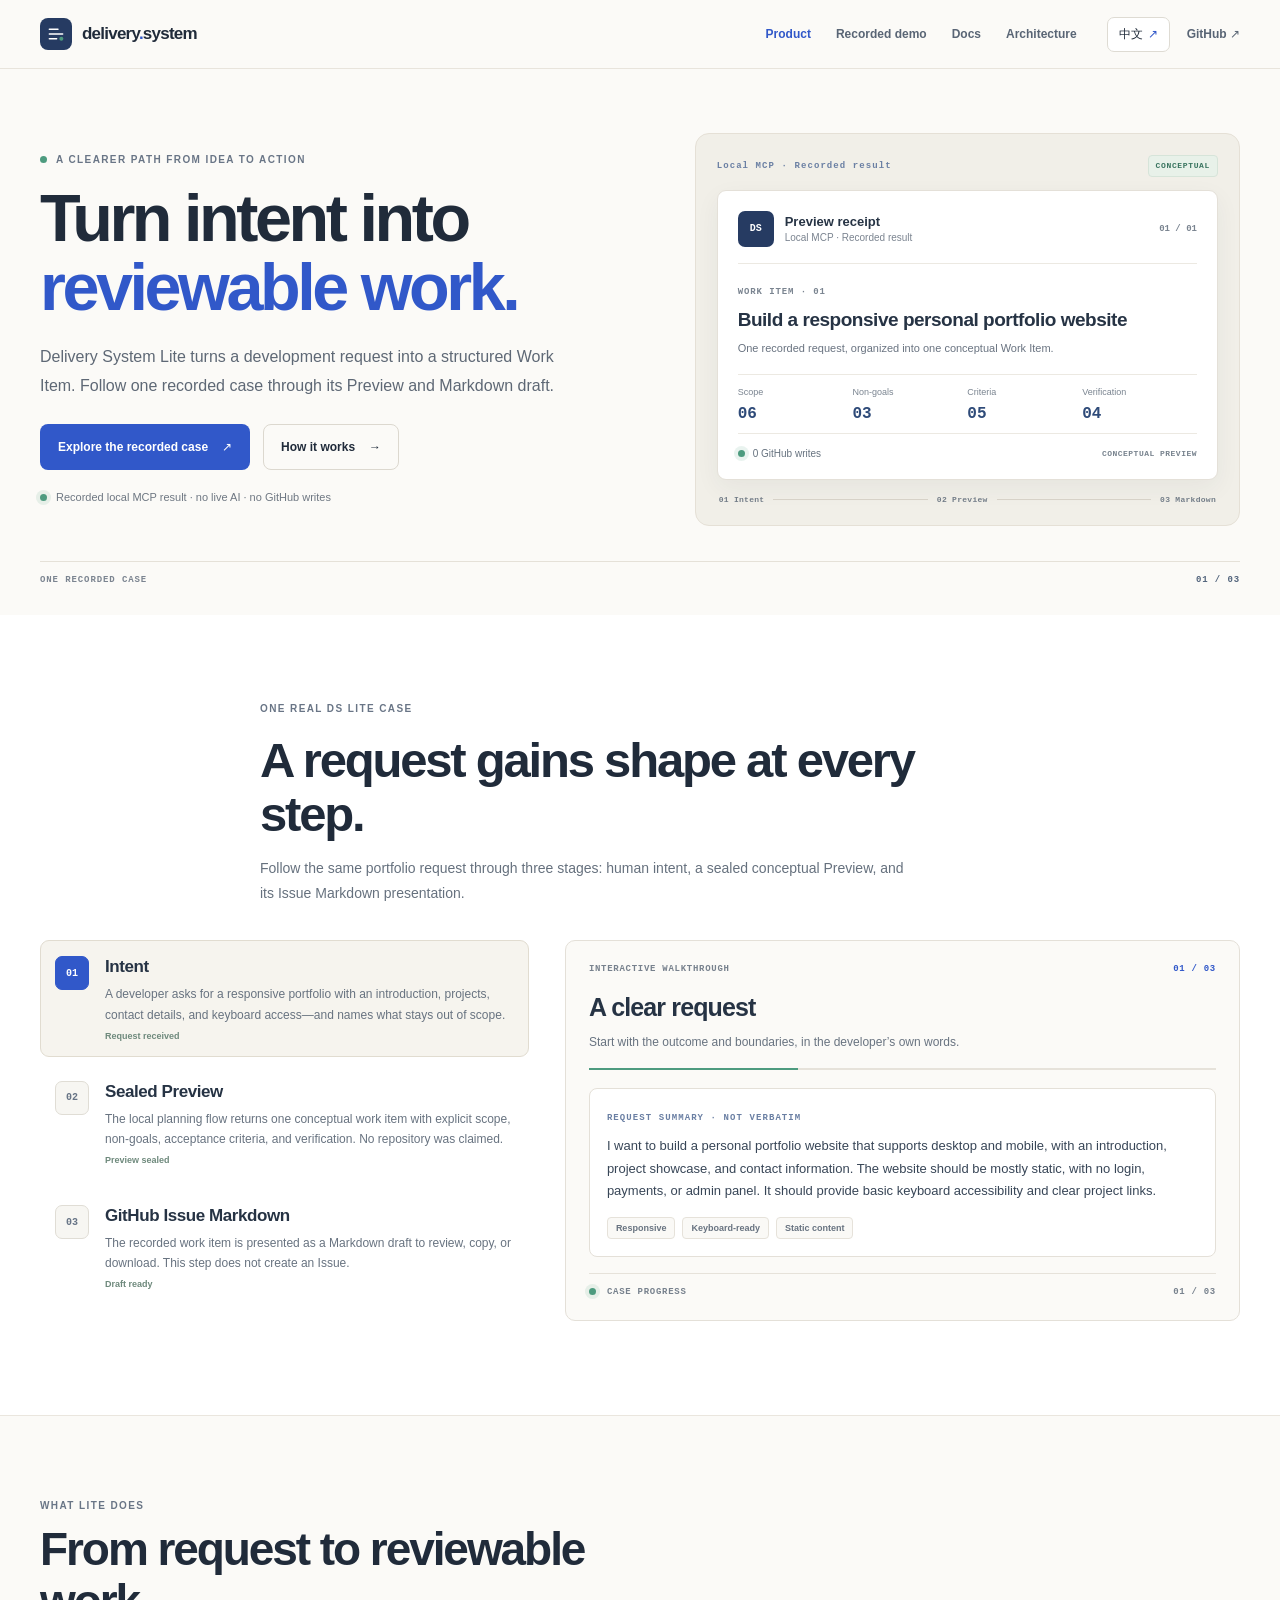
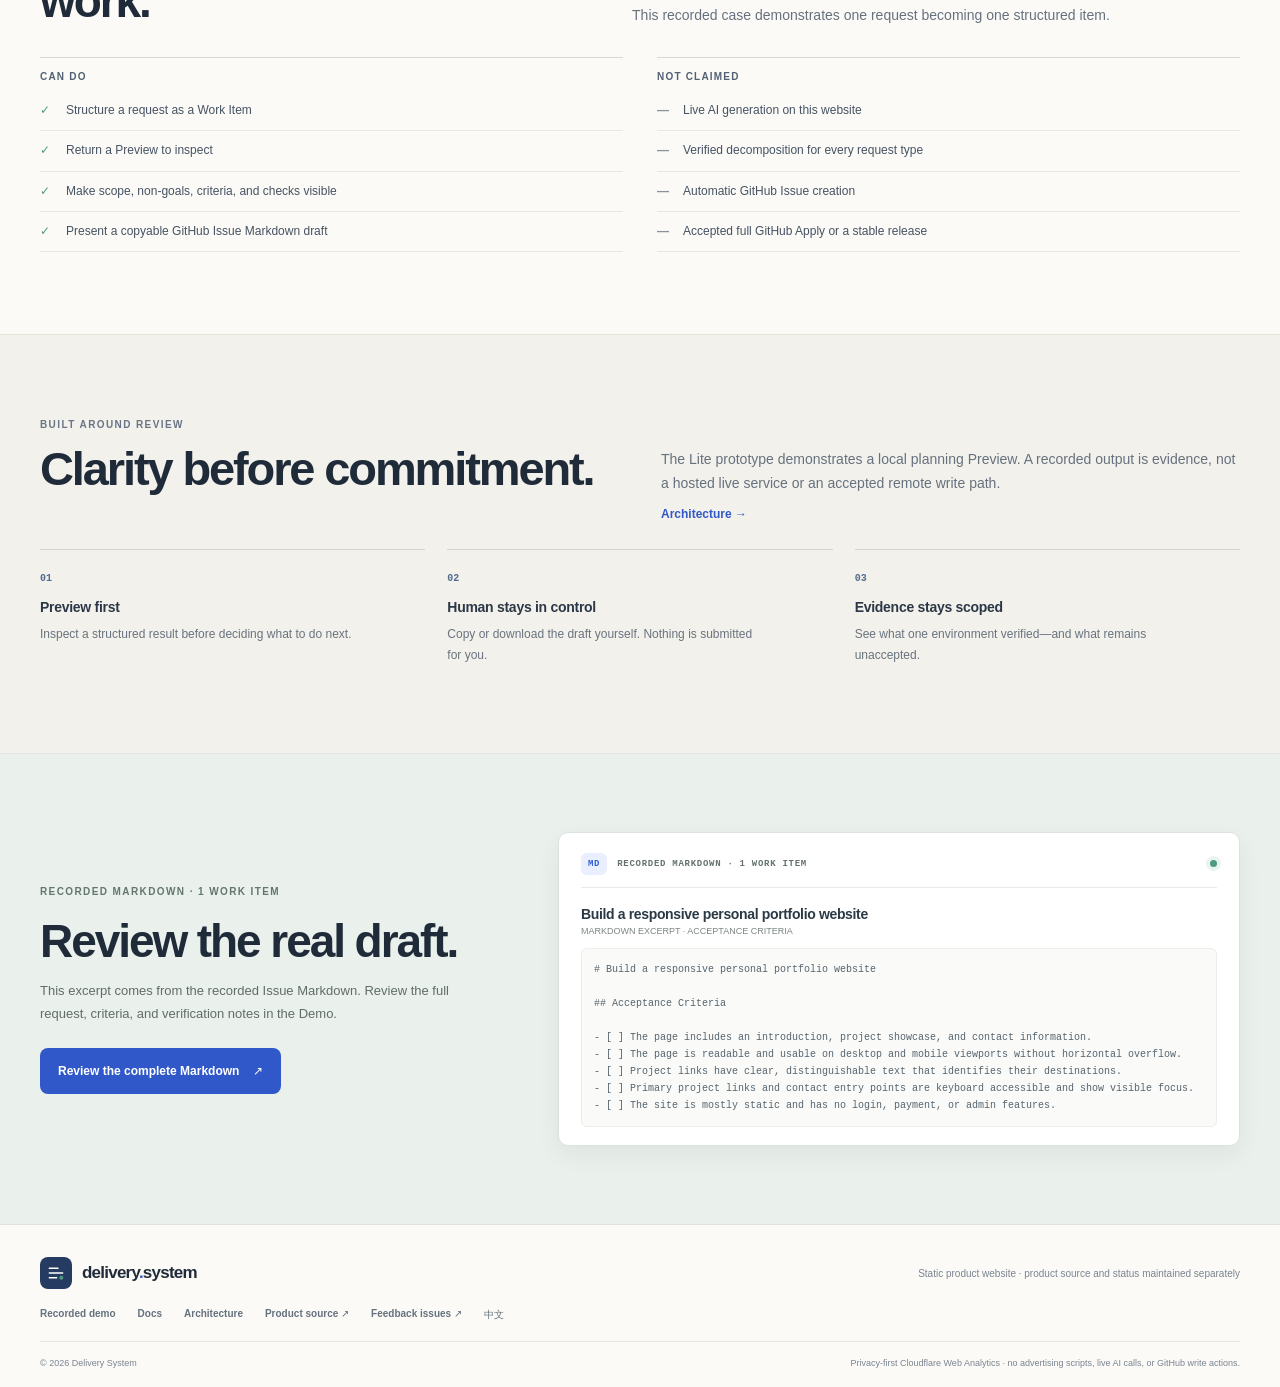
==== commit 0e348d2f: "feat(ux01): redesign bilingual Home and make Story manual-only" ====
--- a/index.html
+++ b/index.html
@@ -1,4 +1,4 @@
-<!doctype html><html lang="en"><head><meta charset="utf-8"><meta name="viewport" content="width=device-width, initial-scale=1"><meta name="theme-color" content="#f6f8ff"><title>Delivery System — intent into reviewable work</title><meta name="description" content="Turn a development idea into a structured, reviewable GitHub Issue draft with Delivery System Lite."><link rel="canonical" href="https://ds.zevsol.com/"><link rel="alternate" hreflang="en" href="https://ds.zevsol.com/"><link rel="alternate" hreflang="zh" href="https://ds.zevsol.com/zh/"><link rel="alternate" hreflang="x-default" href="https://ds.zevsol.com/"><meta property="og:type" content="website"><meta property="og:site_name" content="Delivery System"><meta property="og:title" content="Delivery System — intent into reviewable work"><meta property="og:description" content="Turn a development idea into a structured, reviewable GitHub Issue draft with Delivery System Lite."><meta property="og:url" content="https://ds.zevsol.com/"><meta property="og:image" content="https://ds.zevsol.com/assets/og-preview.png"><meta property="og:locale" content="en_US"><meta name="twitter:card" content="summary_large_image"><link rel="icon" type="image/svg+xml" href="./assets/favicon.svg"><link rel="stylesheet" href="./assets/style.css"><script defer src="./assets/site.js"></script></head><body class="lang-en page-home"><a class="skip-link" href="#main">Skip to content</a><header class="site-header"><div class="nav-wrap"><a class="brand" href="./" aria-label="Delivery System"><span class="brand-mark" aria-hidden="true"><svg viewBox="0 0 36 36"><path d="M8 11h13M8 18h20M8 25h11"/><circle cx="26" cy="25" r="3"/></svg></span><span>delivery<span class="brand-dot">.</span>system</span></a><button class="menu-toggle" type="button" aria-label="Open navigation" aria-expanded="false" aria-controls="site-nav"><span></span><span></span><span></span></button><nav id="site-nav" class="site-nav" aria-label="Main navigation"><a href="./" aria-current="page">Product</a><a href="./demo/" >Recorded demo</a><a href="./docs/" >Docs</a><a href="./architecture/" >Architecture</a></nav><div class="header-actions"><a class="language-switch" href="/zh/" lang="zh" aria-label="Switch language to Chinese">中文<span aria-hidden="true">↗</span></a><a class="github-link" href="https://github.com/zevsol/delivery-system" target="_blank" rel="noopener noreferrer">GitHub ↗</a></div></div></header><main id="main"><section class="hero-section"><div class="hero-grid-bg"></div><div class="hero-glow hero-glow-a"></div><div class="hero-glow hero-glow-b"></div><div class="hero-inner"><div class="hero-copy"><p class="eyebrow"><span class="eyebrow-mark"></span>A CLEARER PATH FROM IDEA TO ACTION</p><h1>Turn intent into<br><em>reviewable work.</em></h1><p class="hero-lead">Delivery System Lite turns a development request into a structured Work Item. Follow one recorded case through its Preview and Markdown draft.</p><div class="hero-actions"><a class="button button-primary" href="./demo/">Explore the recorded case<span aria-hidden="true">↗</span></a><a class="button button-quiet" href="./docs/">How it works<span aria-hidden="true">→</span></a></div><p class="hero-note"><span class="mint-dot"></span>Recorded local MCP result · no live AI · no GitHub writes</p></div><div class="hero-art" aria-label="Three connected preview stages"><div class="art-grid"></div><div class="art-orbit"></div><div class="float-tag tag-intent">01 <span>INTENT</span></div><div class="float-tag tag-preview">02 <span>SEALED</span></div><div class="float-tag tag-markdown">03 <span>MARKDOWN</span></div><div class="hero-stack"><div class="stack-back"></div><div class="stack-mid"></div><div class="stack-front"><div class="mock-window"><i></i><i></i><i></i><span>preview_receipt.json</span></div><div class="mock-label">SEALED PREVIEW</div><div class="mock-line wide"></div><div class="mock-line"></div><div class="mock-check"><b>✓</b> Scope is explicit</div><div class="mock-check"><b>✓</b> Review before write</div><div class="mock-footer"><span class="mint-dot"></span> Conceptual <span>REV 01</span></div></div></div><div class="art-connector connector-one"></div><div class="art-connector connector-two"></div><div class="art-caption">DS LITE · LOCAL MCP · RECORDED</div></div></div><div class="hero-bottom"><span>PLAN <i>→</i> REVIEW <i>→</i> DELIVER</span><span>01 / 03</span></div></section><section class="story-section" id="story"><div class="section-heading"><p class="eyebrow">ONE REAL DS LITE CASE</p><h2>A request gains shape<br>at every step.</h2><p>Follow the same portfolio request through three stages: human intent, a sealed conceptual Preview, and its Issue Markdown presentation.</p></div><div class="story-layout"><div class="story-steps" role="group" aria-label="ONE REAL DS LITE CASE"><button class="story-stop" type="button" data-story-step data-story-section="0" data-kicker="INTERACTIVE WALKTHROUGH" data-title="A clear request" data-description="Start with the outcome and boundaries, in the developer’s own words." aria-current="step"><span class="story-index" aria-hidden="true">01</span><span class="story-copy"><span class="story-title">Intent</span><span class="story-description">A developer asks for a responsive portfolio with an introduction, projects, contact details, and keyboard access—and names what stays out of scope.</span><span class="step-status">Request received</span></span><span class="step-activate">View this stage <span aria-hidden="true">↗</span></span></button><button class="story-stop" type="button" data-story-step data-story-section="1" data-kicker="INTERACTIVE WALKTHROUGH" data-title="One reviewable outcome" data-description="The recorded Preview organizes the request into one conceptual work item." aria-current="false"><span class="story-index" aria-hidden="true">02</span><span class="story-copy"><span class="story-title">Sealed Preview</span><span class="story-description">The local planning flow returns one conceptual work item with explicit scope, non-goals, acceptance criteria, and verification. No repository was claimed.</span><span class="step-status">Preview sealed</span></span><span class="step-activate">View this stage <span aria-hidden="true">↗</span></span></button><button class="story-stop" type="button" data-story-step data-story-section="2" data-kicker="INTERACTIVE WALKTHROUGH" data-title="A draft you control" data-description="Markdown presents the recorded payload; it does not write remotely." aria-current="false"><span class="story-index" aria-hidden="true">03</span><span class="story-copy"><span class="story-title">GitHub Issue Markdown</span><span class="story-description">The recorded work item is presented as a Markdown draft to review, copy, or download. This step does not create an Issue.</span><span class="step-status">Draft ready</span></span><span class="step-activate">View this stage <span aria-hidden="true">↗</span></span></button></div><aside class="product-panel" data-story-panel data-active-step="1" data-interaction-mode="automatic" data-auto-eligible="true" aria-live="polite"><div class="panel-top"><span data-panel-kicker>INTERACTIVE WALKTHROUGH</span><span class="panel-count" data-story-counter>01 / 03</span></div><h3 data-panel-title>A clear request</h3><p class="panel-description" data-panel-description>Start with the outcome and boundaries, in the developer’s own words.</p><div class="panel-progress" role="progressbar" aria-label="CASE PROGRESS" aria-valuemin="0" aria-valuemax="3" aria-valuenow="1"><span data-story-progress></span></div><div data-panel-content><div class="story-stage-content" data-story-content="0"><div class="intent-card"><span class="panel-overline">REQUEST SUMMARY · NOT VERBATIM</span><p>I want to build a personal portfolio website that supports desktop and mobile, with an introduction, project showcase, and contact information. The website should be mostly static, with no login, payments, or admin panel. It should provide basic keyboard accessibility and clear project links.</p><div class="tag-row"><span>Responsive</span><span>Keyboard-ready</span><span>Static content</span></div></div></div><div class="story-stage-content" data-story-content="1" hidden><article class="work-item-preview"><div class="work-item-heading"><span class="panel-overline">RECORDED WORK ITEM · 01</span><h4>Build a responsive personal portfolio website</h4></div><div class="preview-groups"><details><summary><span>Scope</span><b>6</b></summary><ul><li>Show a personal introduction.</li><li>Show project content with clearly distinguishable links.</li><li>Provide contact information.</li><li>Support desktop and mobile layouts.</li><li>Use mostly static content.</li><li>Support basic keyboard access.</li></ul></details><details><summary><span>Non-goals</span><b>3</b></summary><ul><li>User login or account management.</li><li>Payments or subscriptions.</li><li>An admin panel.</li></ul></details><details><summary><span>Acceptance Criteria</span><b>5</b></summary><ul><li>[ ] The page includes an introduction, project showcase, and contact information.</li><li>[ ] The page is readable and usable on desktop and mobile viewports without horizontal overflow.</li><li>[ ] Project links have clear, distinguishable text that identifies their destinations.</li><li>[ ] Primary project links and contact entry points are keyboard accessible and show visible focus.</li><li>[ ] The site is mostly static and has no login, payment, or admin features.</li></ul></details><details><summary><span>Verification</span><b>4</b></summary><ul><li>Check layout, readability, and horizontal overflow at desktop and narrow mobile widths.</li><li>Use a keyboard to reach primary project links and contact entry points, and confirm focus is visible.</li><li>Check that project link names are clear and distinguishable.</li><li>Confirm that no login, payment, or admin feature was introduced.</li></ul></details></div><div class="receipt-chip"><b>Conceptual</b><span>·</span><span>1 work item</span><span>·</span><span>0 writes</span></div></article></div><div class="story-stage-content" data-story-content="2" hidden><article class="draft-card"><div class="draft-head"><span class="file-chip">MD</span><span>ISSUE MARKDOWN · RECORDED EXCERPT</span></div><small class="excerpt-label">MARKDOWN EXCERPT · ACCEPTANCE CRITERIA</small><pre># Build a responsive personal portfolio website
+<!doctype html><html lang="en"><head><meta charset="utf-8"><meta name="viewport" content="width=device-width, initial-scale=1"><meta name="theme-color" content="#fbfaf7"><title>Delivery System — intent into reviewable work</title><meta name="description" content="Turn a development idea into a structured, reviewable GitHub Issue draft with Delivery System Lite."><link rel="canonical" href="https://ds.zevsol.com/"><link rel="alternate" hreflang="en" href="https://ds.zevsol.com/"><link rel="alternate" hreflang="zh" href="https://ds.zevsol.com/zh/"><link rel="alternate" hreflang="x-default" href="https://ds.zevsol.com/"><meta property="og:type" content="website"><meta property="og:site_name" content="Delivery System"><meta property="og:title" content="Delivery System — intent into reviewable work"><meta property="og:description" content="Turn a development idea into a structured, reviewable GitHub Issue draft with Delivery System Lite."><meta property="og:url" content="https://ds.zevsol.com/"><meta property="og:image" content="https://ds.zevsol.com/assets/og-preview.png"><meta property="og:locale" content="en_US"><meta name="twitter:card" content="summary_large_image"><link rel="icon" type="image/svg+xml" href="./assets/favicon.svg"><link rel="stylesheet" href="./assets/style.css"><link rel="stylesheet" href="./assets/home.css"><script defer src="./assets/site.js"></script></head><body class="lang-en page-home"><a class="skip-link" href="#main">Skip to content</a><header class="site-header"><div class="nav-wrap"><a class="brand" href="./" aria-label="Delivery System"><span class="brand-mark" aria-hidden="true"><svg viewBox="0 0 36 36"><path d="M8 11h13M8 18h20M8 25h11"/><circle cx="26" cy="25" r="3"/></svg></span><span>delivery<span class="brand-dot">.</span>system</span></a><button class="menu-toggle" type="button" aria-label="Open navigation" aria-expanded="false" aria-controls="site-nav"><span></span><span></span><span></span></button><nav id="site-nav" class="site-nav" aria-label="Main navigation"><a href="./" aria-current="page">Product</a><a href="./demo/" >Recorded demo</a><a href="./docs/" >Docs</a><a href="./architecture/" >Architecture</a></nav><div class="header-actions"><a class="language-switch" href="/zh/" lang="zh" aria-label="Switch language to Chinese">中文<span aria-hidden="true">↗</span></a><a class="github-link" href="https://github.com/zevsol/delivery-system" target="_blank" rel="noopener noreferrer">GitHub ↗</a></div></div></header><main id="main"><section class="hero-section"><div class="hero-inner"><div class="hero-copy"><p class="eyebrow"><span class="eyebrow-mark"></span>A CLEARER PATH FROM IDEA TO ACTION</p><h1>Turn intent into<br><em>reviewable work.</em></h1><p class="hero-lead">Delivery System Lite turns a development request into a structured Work Item. Follow one recorded case through its Preview and Markdown draft.</p><div class="hero-actions"><a class="button button-primary" href="./demo/">Explore the recorded case<span aria-hidden="true">↗</span></a><a class="button button-quiet" href="./docs/">How it works<span aria-hidden="true">→</span></a></div><p class="hero-note"><span class="mint-dot"></span>Recorded local MCP result · no live AI · no GitHub writes</p></div><div class="hero-art" role="group" aria-label="Recorded local Preview receipt"><div class="hero-art-top"><span class="panel-overline">Local MCP · Recorded result</span><span class="hero-art-badge">CONCEPTUAL</span></div><article class="hero-receipt"><div class="receipt-heading"><span class="receipt-mark" aria-hidden="true">DS</span><span class="receipt-heading-copy"><strong>Preview receipt</strong><small>Local MCP · Recorded result</small></span><span class="receipt-kind">01 / 01</span></div><div class="receipt-divider"></div><span class="receipt-overline">WORK ITEM · 01</span><h3>Build a responsive personal portfolio website</h3><p>One recorded request, organized into one conceptual Work Item.</p><div class="receipt-fields"><div class="receipt-field"><span>Scope</span><strong>06</strong></div><div class="receipt-field"><span>Non-goals</span><strong>03</strong></div><div class="receipt-field"><span>Criteria</span><strong>05</strong></div><div class="receipt-field"><span>Verification</span><strong>04</strong></div></div><div class="receipt-bottom"><span class="mint-dot"></span><span>0 GitHub writes</span><span>CONCEPTUAL PREVIEW</span></div></article><div class="hero-flow"><span>01 Intent</span><i></i><span>02 Preview</span><i></i><span>03 Markdown</span></div></div></div><div class="hero-bottom"><span>ONE RECORDED CASE</span><span>01 / 03</span></div></section><section class="story-section" id="story"><div class="section-heading"><p class="eyebrow">ONE REAL DS LITE CASE</p><h2>A request gains shape at every step.</h2><p>Follow the same portfolio request through three stages: human intent, a sealed conceptual Preview, and its Issue Markdown presentation.</p></div><div class="story-layout"><div class="story-steps" role="group" aria-label="ONE REAL DS LITE CASE"><button class="story-stop" id="story-step-1" type="button" data-story-step data-story-section="0" data-kicker="INTERACTIVE WALKTHROUGH" data-title="A clear request" data-description="Start with the outcome and boundaries, in the developer’s own words." aria-controls="story-stage-content-1" aria-current="step"><span class="story-index" aria-hidden="true">01</span><span class="story-copy"><span class="story-title">Intent</span><span class="story-description">A developer asks for a responsive portfolio with an introduction, projects, contact details, and keyboard access—and names what stays out of scope.</span><span class="step-status">Request received</span></span><span class="step-activate">View this stage <span aria-hidden="true">↗</span></span></button><button class="story-stop" id="story-step-2" type="button" data-story-step data-story-section="1" data-kicker="INTERACTIVE WALKTHROUGH" data-title="One reviewable outcome" data-description="The recorded Preview organizes the request into one conceptual work item." aria-controls="story-stage-content-2" aria-current="false"><span class="story-index" aria-hidden="true">02</span><span class="story-copy"><span class="story-title">Sealed Preview</span><span class="story-description">The local planning flow returns one conceptual work item with explicit scope, non-goals, acceptance criteria, and verification. No repository was claimed.</span><span class="step-status">Preview sealed</span></span><span class="step-activate">View this stage <span aria-hidden="true">↗</span></span></button><button class="story-stop" id="story-step-3" type="button" data-story-step data-story-section="2" data-kicker="INTERACTIVE WALKTHROUGH" data-title="A draft you control" data-description="Markdown presents the recorded payload; it does not write remotely." aria-controls="story-stage-content-3" aria-current="false"><span class="story-index" aria-hidden="true">03</span><span class="story-copy"><span class="story-title">GitHub Issue Markdown</span><span class="story-description">The recorded work item is presented as a Markdown draft to review, copy, or download. This step does not create an Issue.</span><span class="step-status">Draft ready</span></span><span class="step-activate">View this stage <span aria-hidden="true">↗</span></span></button></div><aside class="product-panel" data-story-panel data-active-step="1" data-interaction-mode="manual" data-auto-eligible="false" aria-live="polite"><div class="panel-top"><span data-panel-kicker>INTERACTIVE WALKTHROUGH</span><span class="panel-count" data-story-counter>01 / 03</span></div><h3 data-panel-title>A clear request</h3><p class="panel-description" data-panel-description>Start with the outcome and boundaries, in the developer’s own words.</p><div class="panel-progress" role="progressbar" aria-label="CASE PROGRESS" aria-valuemin="0" aria-valuemax="3" aria-valuenow="1"><span data-story-progress></span></div><div data-panel-content><div class="story-stage-content" id="story-stage-content-1" data-story-content="0" aria-labelledby="story-step-1"><div class="intent-card"><span class="panel-overline">REQUEST SUMMARY · NOT VERBATIM</span><p>I want to build a personal portfolio website that supports desktop and mobile, with an introduction, project showcase, and contact information. The website should be mostly static, with no login, payments, or admin panel. It should provide basic keyboard accessibility and clear project links.</p><div class="tag-row"><span>Responsive</span><span>Keyboard-ready</span><span>Static content</span></div></div></div><div class="story-stage-content" id="story-stage-content-2" data-story-content="1" aria-labelledby="story-step-2" hidden><article class="work-item-preview"><div class="work-item-heading"><span class="panel-overline">RECORDED WORK ITEM · 01</span><h4>Build a responsive personal portfolio website</h4></div><div class="preview-groups"><details><summary><span>Scope</span><b>6</b></summary><ul><li>Show a personal introduction.</li><li>Show project content with clearly distinguishable links.</li><li>Provide contact information.</li><li>Support desktop and mobile layouts.</li><li>Use mostly static content.</li><li>Support basic keyboard access.</li></ul></details><details><summary><span>Non-goals</span><b>3</b></summary><ul><li>User login or account management.</li><li>Payments or subscriptions.</li><li>An admin panel.</li></ul></details><details><summary><span>Acceptance Criteria</span><b>5</b></summary><ul><li>[ ] The page includes an introduction, project showcase, and contact information.</li><li>[ ] The page is readable and usable on desktop and mobile viewports without horizontal overflow.</li><li>[ ] Project links have clear, distinguishable text that identifies their destinations.</li><li>[ ] Primary project links and contact entry points are keyboard accessible and show visible focus.</li><li>[ ] The site is mostly static and has no login, payment, or admin features.</li></ul></details><details><summary><span>Verification</span><b>4</b></summary><ul><li>Check layout, readability, and horizontal overflow at desktop and narrow mobile widths.</li><li>Use a keyboard to reach primary project links and contact entry points, and confirm focus is visible.</li><li>Check that project link names are clear and distinguishable.</li><li>Confirm that no login, payment, or admin feature was introduced.</li></ul></details></div><div class="receipt-chip"><b>Conceptual</b><span>·</span><span>1 work item</span><span>·</span><span>0 writes</span></div></article></div><div class="story-stage-content" id="story-stage-content-3" data-story-content="2" aria-labelledby="story-step-3" hidden><article class="draft-card"><div class="draft-head"><span class="file-chip">MD</span><span>ISSUE MARKDOWN · RECORDED EXCERPT</span></div><small class="excerpt-label">MARKDOWN EXCERPT · ACCEPTANCE CRITERIA</small><pre># Build a responsive personal portfolio website
 
 ## Acceptance Criteria
 
@@ -6,7 +6,7 @@
 - [ ] The page is readable and usable on desktop and mobile viewports without horizontal overflow.
 - [ ] Project links have clear, distinguishable text that identifies their destinations.
 - [ ] Primary project links and contact entry points are keyboard accessible and show visible focus.
-- [ ] The site is mostly static and has no login, payment, or admin features.</pre><a class="text-link" href="./demo/">Open the complete recorded Demo ↗</a></article></div></div><div class="panel-foot"><span><i class="mint-dot"></i> CASE PROGRESS</span><span data-story-counter>01 / 03</span></div></aside></div></section><section class="capability-section"><div class="capability-intro"><p class="eyebrow">WHAT LITE DOES</p><h2>From request to reviewable work.</h2><p>This recorded case demonstrates one request becoming one structured item.</p></div><div class="capability-columns"><section><h3>CAN DO</h3><ul><li><span aria-hidden="true">✓</span>Structure a request as a Work Item</li><li><span aria-hidden="true">✓</span>Return a Preview to inspect</li><li><span aria-hidden="true">✓</span>Make scope, non-goals, criteria, and checks visible</li><li><span aria-hidden="true">✓</span>Present a copyable GitHub Issue Markdown draft</li></ul></section><section><h3>NOT CLAIMED</h3><ul><li><span aria-hidden="true">—</span>Live AI generation on this website</li><li><span aria-hidden="true">—</span>Verified decomposition for every request type</li><li><span aria-hidden="true">—</span>Automatic GitHub Issue creation</li><li><span aria-hidden="true">—</span>Accepted full GitHub Apply or a stable release</li></ul></section></div></section><section class="trust-section"><div class="trust-copy"><p class="eyebrow">BUILT AROUND REVIEW</p><h2>Clarity before<br>commitment.</h2><p>The Lite prototype demonstrates a local planning Preview. A recorded output is evidence, not a hosted live service or an accepted remote write path.</p><a class="text-link" href="./architecture/">Architecture <span aria-hidden="true">→</span></a></div><div class="trust-cards"><article class="trust-card"><span>01</span><h3>Preview first</h3><p>Inspect a structured result before deciding what to do next.</p></article><article class="trust-card"><span>02</span><h3>Human stays in control</h3><p>Copy or download the draft yourself. Nothing is submitted for you.</p></article><article class="trust-card"><span>03</span><h3>Evidence stays scoped</h3><p>See what one environment verified—and what remains unaccepted.</p></article></div></section><section class="closing-band"><div class="handoff-copy"><p class="eyebrow">RECORDED MARKDOWN · 1 WORK ITEM</p><h2>Review the real draft.</h2><p>This excerpt comes from the recorded Issue Markdown. Review the full request, criteria, and verification notes in the Demo.</p><a class="button button-primary" href="./demo/">Review the complete Markdown<span aria-hidden="true">↗</span></a></div><div class="handoff-document"><div class="handoff-bar"><span class="file-chip">MD</span><span>RECORDED MARKDOWN · 1 WORK ITEM</span><span class="handoff-dot"></span></div><strong>Build a responsive personal portfolio website</strong><small>MARKDOWN EXCERPT · ACCEPTANCE CRITERIA</small><pre># Build a responsive personal portfolio website
+- [ ] The site is mostly static and has no login, payment, or admin features.</pre><a class="text-link" href="./demo/">Open the complete recorded Demo ↗</a></article></div></div><div class="panel-foot"><span><i class="mint-dot"></i> CASE PROGRESS</span><span data-story-counter>01 / 03</span></div></aside></div></section><section class="capability-section"><div class="capability-intro"><p class="eyebrow">WHAT LITE DOES</p><h2>From request to reviewable work.</h2><p>This recorded case demonstrates one request becoming one structured item.</p></div><div class="capability-columns"><section><h3>CAN DO</h3><ul><li><span aria-hidden="true">✓</span>Structure a request as a Work Item</li><li><span aria-hidden="true">✓</span>Return a Preview to inspect</li><li><span aria-hidden="true">✓</span>Make scope, non-goals, criteria, and checks visible</li><li><span aria-hidden="true">✓</span>Present a copyable GitHub Issue Markdown draft</li></ul></section><section><h3>NOT CLAIMED</h3><ul><li><span aria-hidden="true">—</span>Live AI generation on this website</li><li><span aria-hidden="true">—</span>Verified decomposition for every request type</li><li><span aria-hidden="true">—</span>Automatic GitHub Issue creation</li><li><span aria-hidden="true">—</span>Accepted full GitHub Apply or a stable release</li></ul></section></div></section><section class="trust-section"><div class="trust-copy"><p class="eyebrow">BUILT AROUND REVIEW</p><h2>Clarity before commitment.</h2><p>The Lite prototype demonstrates a local planning Preview. A recorded output is evidence, not a hosted live service or an accepted remote write path.</p><a class="text-link" href="./architecture/">Architecture <span aria-hidden="true">→</span></a></div><div class="trust-cards"><article class="trust-card"><span>01</span><h3>Preview first</h3><p>Inspect a structured result before deciding what to do next.</p></article><article class="trust-card"><span>02</span><h3>Human stays in control</h3><p>Copy or download the draft yourself. Nothing is submitted for you.</p></article><article class="trust-card"><span>03</span><h3>Evidence stays scoped</h3><p>See what one environment verified—and what remains unaccepted.</p></article></div></section><section class="closing-band"><div class="handoff-copy"><p class="eyebrow">RECORDED MARKDOWN · 1 WORK ITEM</p><h2>Review the real draft.</h2><p>This excerpt comes from the recorded Issue Markdown. Review the full request, criteria, and verification notes in the Demo.</p><a class="button button-primary" href="./demo/">Review the complete Markdown<span aria-hidden="true">↗</span></a></div><div class="handoff-document"><div class="handoff-bar"><span class="file-chip">MD</span><span>RECORDED MARKDOWN · 1 WORK ITEM</span><span class="handoff-dot"></span></div><strong>Build a responsive personal portfolio website</strong><small>MARKDOWN EXCERPT · ACCEPTANCE CRITERIA</small><pre># Build a responsive personal portfolio website
 
 ## Acceptance Criteria
 
--- a/assets/style.css
+++ b/assets/style.css
@@ -395,3 +395,4 @@
 .demo-case-panel>.demo-disclaimer{margin:18px 0 0}
 @media(max-width:850px){.multi-outcome-summary{grid-template-columns:1fr}.multi-outcome-summary .outcome-counts{grid-template-columns:repeat(4,minmax(0,1fr))}.dependency-list{grid-template-columns:1fr 1fr}.multi-technical .technical-grid{grid-template-columns:1fr 1fr}}
 @media(max-width:560px){.demo-case-select{align-items:stretch;flex-direction:column;gap:9px;margin-bottom:14px;padding:14px}.demo-case-select select{width:100%;min-width:0}.multi-outcome-summary .outcome-counts{grid-template-columns:repeat(2,minmax(0,1fr))}.multi-section{margin:14px 0;padding:17px 14px}.tree-parent{grid-template-columns:auto minmax(0,1fr);gap:8px}.tree-parent small{grid-column:2}.work-item-tree>ul{grid-template-columns:1fr;margin-left:15px;padding-left:17px}.work-item-tree>ul>li:before{left:-19px;width:16px}.dependency-list{grid-template-columns:1fr}.multi-item-card>summary{grid-template-columns:auto minmax(0,1fr) auto 18px;gap:8px;padding:13px 11px}.work-item-ref{grid-column:2;font-size:9px}.multi-item-card>summary:after{grid-column:4;grid-row:1/3}.multi-item-content{padding:4px 12px 14px}.multi-technical .technical-grid{grid-template-columns:1fr}.multi-markdown-card>summary{grid-template-columns:minmax(0,1fr) 18px;gap:5px}.multi-markdown-card>summary span{grid-column:1}.multi-markdown-card>summary:after{grid-column:2;grid-row:1/3}.markdown-draft-source{min-height:180px;max-height:240px}}
+@media(min-width:761px){body{overflow-x:clip}.story-layout{grid-template-rows:minmax(100vh,auto)}}
--- a/assets/home.css
+++ b/assets/home.css
@@ -0,0 +1,253 @@
+/* UX01 Home redesign: sunlit technical editorial */
+.page-home {
+  --home-gutter: 32px;
+  --ink: #202b3a;
+  --muted: #606b78;
+  --soft: #858d96;
+  --blue: #3158c9;
+  --blue2: #5575cf;
+  --sky: #eef1f6;
+  --mint: #4d9b7f;
+  --warm: #d9b88c;
+  --paper: #fbfaf7;
+  --white: #fff;
+  --line: #e4e0d8;
+  background: var(--paper);
+  color: var(--ink);
+}
+.page-home .site-header {background:rgba(251,250,247,.94);border-bottom-color:#e8e4dc;backdrop-filter:blur(16px)}
+.page-home .nav-wrap {width:min(var(--max),calc(100% - var(--home-gutter) - var(--home-gutter)));height:68px;gap:30px}
+.page-home .brand {font-size:17px;letter-spacing:-.045em}
+.page-home .brand-mark {width:32px;height:32px;border-radius:8px;background:#263b62;box-shadow:none}
+.page-home .brand-dot,.page-home .site-nav a:hover,.page-home .site-nav a[aria-current=page],.page-home .header-actions a:hover {color:var(--blue)}
+.page-home .site-nav {gap:25px}
+.page-home .site-nav a,.page-home .header-actions a {color:#596575}
+.page-home .language-switch {border-color:#dedbd3;border-radius:7px;background:#fff;padding:8px 11px}
+.page-home .button {min-height:46px;border-radius:8px;padding-inline:17px;gap:14px;font-size:12px}
+.page-home .button-primary {background:#3158c9;box-shadow:none}
+.page-home .button-primary:hover {background:#284aa9;box-shadow:0 6px 16px rgba(35,57,104,.13)}
+.page-home .button-quiet {background:transparent;border-color:#dcd8cf}
+.page-home .eyebrow {color:#697586;font-size:10px;letter-spacing:.14em;margin-bottom:16px}
+.page-home .eyebrow-mark {background:var(--mint);box-shadow:none}
+.page-home .hero-section {min-height:0;padding:64px 0 30px;overflow:visible;background:#fbfaf7}
+.page-home .hero-inner {width:min(var(--max),calc(100% - var(--home-gutter) - var(--home-gutter)));min-height:0;grid-template-columns:minmax(0,1.05fr) minmax(0,.95fr);align-items:center;gap:52px}
+.page-home .hero-copy {max-width:680px}
+.page-home .hero-copy h1 {max-width:690px;margin-bottom:20px;font-size:clamp(50px,5.2vw,70px);line-height:1.045;letter-spacing:-.052em;font-weight:720}
+.page-home .hero-copy h1 em {color:#3158c9;background:none;-webkit-text-fill-color:currentColor}
+.page-home .hero-lead {max-width:530px;margin-bottom:24px;color:#5e6875;font-size:16px;line-height:1.78}
+.page-home .hero-note {margin-top:19px;color:#6e7782;font-size:11px;line-height:1.6}
+.page-home .mint-dot {width:7px;height:7px;background:#4d9b7f;box-shadow:0 0 0 4px rgba(77,155,127,.12)}
+.page-home .hero-art {display:block;position:relative;height:auto;min-width:0;padding:21px;isolation:auto;background:#f1efe8;border:1px solid #e5e0d6;border-radius:14px}
+.page-home .hero-art-top {display:flex;align-items:center;justify-content:space-between;gap:12px;margin-bottom:13px}
+.page-home .hero-art-top .panel-overline {font-size:9px}
+.page-home .hero-art-badge {padding:5px 7px;border:1px solid #d6e4d9;border-radius:4px;background:#e8f1e9;color:#39745f;font:800 8px/1.2 ui-monospace,SFMono-Regular,Consolas,monospace;letter-spacing:.08em}
+.page-home .hero-receipt {padding:20px;background:#fff;border:1px solid #e4e0d8;border-radius:9px;box-shadow:0 8px 24px rgba(38,48,64,.055)}
+.page-home .receipt-heading {display:flex;align-items:center;gap:11px}
+.page-home .receipt-mark {display:grid;place-items:center;width:36px;height:36px;flex:none;border-radius:7px;background:#263b62;color:#fff;font:800 10px ui-monospace,SFMono-Regular,Consolas,monospace}
+.page-home .receipt-heading-copy {display:grid;gap:3px;min-width:0}
+.page-home .receipt-heading-copy strong {color:#263344;font-size:13px;font-weight:750}
+.page-home .receipt-heading-copy small {color:#7b8490;font-size:10px}
+.page-home .receipt-kind {margin-left:auto;color:#7a8490;font:700 9px ui-monospace,SFMono-Regular,Consolas,monospace;white-space:nowrap}
+.page-home .receipt-divider {height:1px;margin:16px 0;background:#ece9e2}
+.page-home .receipt-overline {color:#7a8490;font:750 9px ui-monospace,SFMono-Regular,Consolas,monospace;letter-spacing:.1em}
+.page-home .hero-receipt h3 {margin:9px 0 7px;color:#263344;font-size:19px;line-height:1.35;letter-spacing:-.025em}
+.page-home .hero-receipt>p {margin:0 0 17px;color:#697380;font-size:11px;line-height:1.65}
+.page-home .receipt-fields {display:grid;grid-template-columns:repeat(4,minmax(0,1fr));border-top:1px solid #ece9e2;border-bottom:1px solid #ece9e2}
+.page-home .receipt-field {display:grid;gap:6px;padding:11px 8px 10px 0;min-width:0}
+.page-home .receipt-field span {color:#7a8490;font-size:9px;line-height:1.35}
+.page-home .receipt-field strong {color:#2f4b79;font:750 16px ui-monospace,SFMono-Regular,Consolas,monospace}
+.page-home .receipt-bottom {display:flex;align-items:center;gap:8px;padding-top:14px;color:#66727f;font-size:10px}
+.page-home .receipt-bottom>span:last-child {margin-left:auto;color:#78838e;font:750 8px ui-monospace,SFMono-Regular,Consolas,monospace;letter-spacing:.06em}
+.page-home .hero-flow {display:flex;align-items:center;gap:9px;padding:15px 2px 0;color:#737d88;font:750 8px ui-monospace,SFMono-Regular,Consolas,monospace;letter-spacing:.035em;white-space:nowrap}
+.page-home .hero-flow i {display:block;height:1px;min-width:10px;flex:1;background:#d7d2c8}
+.page-home .hero-bottom {width:min(var(--max),calc(100% - var(--home-gutter) - var(--home-gutter)));margin:35px auto 0;padding-top:13px;border-top-color:#e5e1d8;color:#7b8490;font-size:9px;letter-spacing:.1em}
+.page-home .hero-bottom span:last-child {color:#52647c}
+.page-home .story-section {padding:86px 0 94px;background:#fff}
+.page-home .section-heading {width:min(var(--max),calc(100% - var(--home-gutter) - var(--home-gutter)));max-width:760px;margin:0 auto 35px}
+.page-home .section-heading h2,.page-home .trust-copy h2 {margin-bottom:14px;color:#202b3a;font-size:clamp(35px,4.2vw,49px);font-weight:690;line-height:1.12;letter-spacing:-.045em}
+.page-home .section-heading>p:last-child,.page-home .trust-copy>p:not(.eyebrow) {max-width:650px;margin-bottom:0;color:#66717e;font-size:14px;line-height:1.75}
+.page-home .story-layout {display:grid;width:min(var(--max),calc(100% - var(--home-gutter) - var(--home-gutter)));grid-template-columns:minmax(0,.84fr) minmax(0,1.16fr);grid-template-rows:auto;align-items:start;gap:36px;margin-inline:auto;position:relative}
+.page-home .story-steps {display:grid;grid-template-columns:1fr;align-content:start;gap:8px;position:relative;min-width:0}
+.page-home .story-steps::before {display:none}
+.page-home .story-stop {display:grid;grid-template-columns:38px minmax(0,1fr);align-items:start;gap:12px;width:100%;min-height:0;padding:15px 14px;border:1px solid transparent;border-radius:9px;background:transparent;color:inherit;text-align:left;font:inherit;cursor:pointer;scroll-margin:0;transition:background .18s ease,border-color .18s ease}
+.page-home .story-stop:hover {background:#faf9f5}
+.page-home .story-stop:focus-visible {outline:3px solid #3158c9;outline-offset:3px}
+.page-home .story-stop[aria-current=step] {background:#f6f4ee;border-color:#e1dcd0}
+.page-home .story-index {display:grid;place-items:center;width:34px;height:34px;border:1px solid #e0ddd5;border-radius:7px;background:#f7f6f2;color:#677486;font:750 10px ui-monospace,SFMono-Regular,Consolas,monospace;transition:background .18s ease,color .18s ease}
+.page-home .story-stop[aria-current=step] .story-index {border-color:#3158c9;background:#3158c9;color:#fff;box-shadow:none;transform:none}
+.page-home .story-copy {display:grid;gap:6px;min-width:0}
+.page-home .story-title {color:#263344;font-size:17px;font-weight:720;line-height:1.3;letter-spacing:-.025em}
+.page-home .story-description {color:#687380;font-size:12px;line-height:1.68}
+.page-home .step-status {display:inline-block;width:fit-content;padding:0;border:0;border-radius:0;background:transparent;color:#6e897c;font-size:9px;font-weight:700}
+.page-home .step-activate {display:none}
+.page-home .product-panel {position:static;top:auto;min-width:0;min-height:0;max-height:none;padding:23px;overflow:visible;overscroll-behavior:auto;border:1px solid #e4e0d8;border-radius:10px;background:#fbfaf7;box-shadow:none;scroll-margin:0}
+.page-home .product-panel::before {display:none}
+.page-home .panel-top,.page-home .panel-foot {color:#77818d;font-size:9px;letter-spacing:.08em}
+.page-home .panel-count {color:#3158c9}
+.page-home .product-panel h3 {margin:18px 0 8px;color:#263344;font-size:25px;line-height:1.25;letter-spacing:-.035em}
+.page-home .panel-description {max-width:560px;margin-bottom:16px;color:#687380;font-size:12px;line-height:1.7}
+.page-home .panel-progress {height:2px;margin-bottom:18px;border-radius:0;background:#e6e2da}
+.page-home .panel-progress span {background:#4d9b7f;transition:width .22s ease}
+.page-home .story-stage-content[hidden] {display:none!important}
+.page-home .intent-card,.page-home .work-item-preview,.page-home .draft-card {padding:17px;border:1px solid #e4e0d8;border-radius:8px;background:#fff;box-shadow:none;animation:none}
+.page-home .intent-card>p {margin:11px 0 14px;color:#384657;font-size:13px;line-height:1.75}
+.page-home .tag-row {gap:7px}
+.page-home .tag-row span {padding:5px 8px;border:1px solid #e6e2da;border-radius:4px;background:#faf9f6;color:#687380;font-size:9px}
+.page-home .work-item-heading {margin:0 0 10px;padding:0 0 13px;border:0;border-bottom:1px solid #ece9e2;border-radius:0;background:transparent}
+.page-home .work-item-heading h4 {margin:8px 0 0;color:#263344;font-size:16px;line-height:1.4;letter-spacing:-.02em}
+.page-home .preview-groups {display:grid;gap:0}
+.page-home .preview-groups details {padding:10px 0;border-bottom:1px solid #ece9e2}
+.page-home .preview-groups summary {display:flex;align-items:center;justify-content:space-between;gap:12px;color:#394858;font-size:12px;font-weight:700;cursor:pointer}
+.page-home .preview-groups summary b {color:#7c8792;font:700 10px ui-monospace,SFMono-Regular,Consolas,monospace}
+.page-home .preview-groups ul {margin:10px 0 0;padding-left:18px}
+.page-home .preview-groups li {padding:3px 0;color:#65717e;font-size:11px;line-height:1.65}
+.page-home .receipt-chip {flex-wrap:wrap;margin-top:13px;padding:9px 10px;border:1px solid #e6e2da;border-radius:5px;background:#faf9f6;color:#697582;font-size:9px}
+.page-home .receipt-chip b {color:#3d705e}
+.page-home .draft-head {color:#66727e;font-size:9px}
+.page-home .draft-card pre {margin:12px 0;color:#536171;font-size:10px;line-height:1.75;white-space:pre-wrap;overflow-wrap:anywhere}
+.page-home .draft-card .text-link {font-size:11px}
+.page-home .panel-foot {margin-top:16px;padding-top:13px;border-top-color:#e6e2da}
+.page-home .capability-section {display:block;padding:82px max(var(--home-gutter),calc((100% - var(--max))/2));border-top:1px solid #eae6de;background:#fbfaf7}
+.page-home .capability-intro {display:grid;grid-template-columns:minmax(0,.95fr) minmax(0,1.05fr);align-items:end;column-gap:42px;row-gap:10px;margin:0 0 30px}
+.page-home .capability-intro .eyebrow {grid-column:1/-1;margin:0}
+.page-home .capability-intro h2 {margin:0;color:#202b3a;font-size:clamp(33px,4vw,46px);line-height:1.12;letter-spacing:-.045em;font-weight:690}
+.page-home .capability-intro>p:last-child {max-width:510px;margin:0;color:#66717e;font-size:14px;line-height:1.75}
+.page-home .capability-columns {display:grid;grid-template-columns:repeat(2,minmax(0,1fr));gap:34px}
+.page-home .capability-columns section {min-width:0;padding-top:13px;border-top:1px solid #dcd8cf}
+.page-home .capability-columns section+section {border-color:#dcd8cf}
+.page-home .capability-columns h3,.page-home .capability-columns section+section h3 {margin:0 0 9px;color:#526174;font-size:10px;letter-spacing:.12em}
+.page-home .capability-columns ul {margin:0}
+.page-home .capability-columns li {grid-template-columns:17px minmax(0,1fr);gap:9px;padding:10px 0;border-bottom-color:#ebe7df;color:#465362;font-size:12px;line-height:1.6}
+.page-home .capability-columns li span {color:#4d9b7f}
+.page-home .capability-columns section+section li span {color:#8b9298}
+.page-home .trust-section {display:block;padding:82px max(var(--home-gutter),calc((100% - var(--max))/2));background:#f3f1eb;border-top:1px solid #e8e3d9}
+.page-home .trust-copy {display:grid;grid-template-columns:minmax(0,1fr) minmax(0,1fr);align-items:end;gap:10px 42px;max-width:none;margin:0 0 28px}
+.page-home .trust-copy .eyebrow {grid-column:1/-1;margin:0}
+.page-home .trust-copy h2 {margin:0;font-size:clamp(34px,4vw,47px)}
+.page-home .trust-copy>p:not(.eyebrow) {max-width:580px;margin:0}
+.page-home .trust-copy .text-link {grid-column:2;margin-top:1px}
+.page-home .trust-cards {display:grid;grid-template-columns:repeat(3,minmax(0,1fr));gap:22px;align-self:auto}
+.page-home .trust-card {min-height:0;padding:17px 15px 6px 0;border:0;border-top:1px solid #d9d4c9;border-radius:0;background:transparent;box-shadow:none}
+.page-home .trust-card>span {display:inline-block;width:auto;height:auto;border:0;border-radius:0;background:transparent;color:#526c91;font:750 10px ui-monospace,SFMono-Regular,Consolas,monospace}
+.page-home .trust-card h3 {margin:13px 0 7px;color:#2c3847;font-size:14px;line-height:1.4}
+.page-home .trust-card p {max-width:320px;margin:0;color:#69737f;font-size:12px;line-height:1.7}
+.page-home .closing-band {display:grid;grid-template-columns:minmax(0,.82fr) minmax(0,1.18fr);align-items:center;gap:44px;padding:78px max(var(--home-gutter),calc((100% - var(--max))/2));border-top:1px solid #e1e5df;background:#eaf0eb;color:#202b3a}
+.page-home .closing-band::after {display:none}
+.page-home .handoff-copy .eyebrow {color:#63776d}
+.page-home .handoff-copy h2 {margin:0 0 13px;color:#202b3a;font-size:clamp(34px,4vw,46px);line-height:1.12;letter-spacing:-.045em}
+.page-home .handoff-copy>p:not(.eyebrow) {max-width:450px;margin-bottom:22px;color:#606d68;font-size:13px;line-height:1.75}
+.page-home .handoff-document {min-width:0;position:relative;padding:20px 22px 18px;border:1px solid #dce3dc;border-radius:10px;background:#fff;box-shadow:0 9px 25px rgba(35,54,43,.06);transform:none}
+.page-home .handoff-bar {color:#65736b;border-bottom-color:#e8ece7}
+.page-home .handoff-dot {background:#4d9b7f;box-shadow:0 0 0 4px rgba(77,155,127,.12)}
+.page-home .handoff-document>strong {color:#2a3944;font-size:14px}
+.page-home .handoff-document>small {display:block;color:#7b8580;font-size:9px;line-height:1.5}
+.page-home .handoff-document pre {max-height:none;margin:10px 0 0;padding:12px;border:1px solid #ecefe9;border-radius:6px;background:#fafbf9;color:#56636d;font-size:10px;line-height:1.7;white-space:pre-wrap;overflow-wrap:anywhere;overflow:visible}
+.page-home .site-footer {padding:32px max(var(--home-gutter),calc((100% - var(--max))/2)) 18px;border-top-color:#e5e1d8;background:#fbfaf7}
+.page-home .footer-top {padding-bottom:19px}
+.page-home .footer-top p,.page-home .footer-bottom {color:#7a8490}
+.page-home .footer-links {border-bottom-color:#e8e4dc}
+.page-home .footer-links a {color:#65717d}
+.page-home .footer-links a:hover,.page-home .text-link {color:#3158c9}
+.page-home .skip-link {background:#263b62}
+
+@media (max-width: 1000px) {
+  .page-home {--home-gutter:24px}
+  .page-home .nav-wrap {gap:18px}
+  .page-home .site-nav {gap:16px}
+  .page-home .hero-inner {gap:28px}
+  .page-home .hero-copy h1 {font-size:clamp(46px,6vw,58px)}
+  .page-home .story-layout {gap:24px}
+  .page-home .product-panel {padding:19px}
+  .page-home .trust-cards {gap:14px}
+  .page-home .trust-card {padding-right:8px}
+}
+@media (max-width: 850px) {
+  .page-home .hero-inner {grid-template-columns:minmax(0,1fr);gap:30px}
+  .page-home .hero-copy {max-width:720px}
+  .page-home .hero-art {max-width:720px}
+  .page-home .story-layout {grid-template-columns:minmax(0,1fr);gap:18px}
+  .page-home .story-steps {grid-template-columns:repeat(3,minmax(0,1fr));gap:8px}
+  .page-home .story-stop {grid-template-columns:minmax(0,1fr);align-content:start;gap:9px;height:100%;padding:13px 12px}
+  .page-home .story-index {width:30px;height:30px}
+  .page-home .story-title {font-size:15px}
+  .page-home .story-description {font-size:11px;line-height:1.58}
+  .page-home .step-status {display:none}
+  .page-home .capability-intro {column-gap:25px}
+  .page-home .closing-band {grid-template-columns:minmax(0,1fr);gap:24px}
+  .page-home .handoff-copy {max-width:680px}
+}
+@media (max-width: 760px) {
+  .page-home {--home-gutter:16px}
+  .page-home .nav-wrap {width:calc(100% - 32px);height:60px;gap:10px}
+  .page-home .brand {font-size:16px}
+  .page-home .menu-toggle {width:40px;height:38px;border-radius:7px}
+  .page-home .site-nav {top:60px;padding:12px 16px 16px;background:#fbfaf7;border-bottom-color:#e5e1d8;box-shadow:0 12px 22px rgba(32,43,58,.08)}
+  .page-home .site-nav a {padding:12px 4px;border-bottom-color:#ece8e0}
+  .page-home .hero-section {padding:46px 0 22px}
+  .page-home .hero-inner,.page-home .hero-bottom {width:calc(100% - 32px)}
+  .page-home .hero-inner {gap:25px}
+  .page-home .hero-copy h1 {max-width:560px;margin-bottom:16px;font-size:clamp(38px,10vw,44px);line-height:1.09;letter-spacing:-.045em}
+  .page-home .hero-lead {margin-bottom:19px;font-size:14px;line-height:1.7}
+  .page-home .hero-actions {gap:9px}
+  .page-home .hero-actions .button {min-height:44px;padding-inline:13px;gap:9px;font-size:11px}
+  .page-home .hero-note {align-items:flex-start;font-size:10px}
+  .page-home .hero-art {padding:13px;border-radius:10px}
+  .page-home .hero-receipt {padding:15px}
+  .page-home .hero-receipt h3 {font-size:16px}
+  .page-home .receipt-field {padding-right:4px}
+  .page-home .receipt-field span {font-size:8px}
+  .page-home .receipt-field strong {font-size:14px}
+  .page-home .hero-flow {gap:6px;font-size:7px}
+  .page-home .hero-bottom {margin-top:22px;font-size:8px}
+  .page-home .story-section {padding:56px 0 62px}
+  .page-home .section-heading {margin-bottom:25px}
+  .page-home .section-heading h2,.page-home .trust-copy h2 {font-size:clamp(30px,8vw,38px);line-height:1.15}
+  .page-home .section-heading>p:last-child,.page-home .trust-copy>p:not(.eyebrow) {font-size:13px;line-height:1.7}
+  .page-home .story-layout {gap:14px}
+  .page-home .story-steps {grid-template-columns:minmax(0,1fr);gap:6px}
+  .page-home .story-stop {grid-template-columns:34px minmax(0,1fr);align-items:start;gap:11px;height:auto;min-height:52px;padding:12px 11px}
+  .page-home .story-index {width:32px;height:32px}
+  .page-home .story-title {font-size:15px}
+  .page-home .story-description {font-size:11px;line-height:1.58}
+  .page-home .step-status {display:inline-block;margin-top:1px}
+  .page-home .product-panel {padding:15px}
+  .page-home .product-panel h3 {font-size:21px}
+  .page-home .intent-card,.page-home .work-item-preview,.page-home .draft-card {padding:13px}
+  .page-home .capability-section,.page-home .trust-section {padding:56px 16px}
+  .page-home .capability-intro {grid-template-columns:minmax(0,1fr);gap:10px;margin-bottom:22px}
+  .page-home .capability-intro .eyebrow {grid-column:auto}
+  .page-home .capability-intro h2 {font-size:32px}
+  .page-home .capability-intro>p:last-child {font-size:13px}
+  .page-home .capability-columns {grid-template-columns:minmax(0,1fr);gap:20px}
+  .page-home .capability-columns li {font-size:12px}
+  .page-home .trust-copy {grid-template-columns:minmax(0,1fr);gap:10px;margin-bottom:23px}
+  .page-home .trust-copy .eyebrow,.page-home .trust-copy .text-link {grid-column:auto}
+  .page-home .trust-copy h2 {font-size:34px}
+  .page-home .trust-cards {grid-template-columns:minmax(0,1fr);gap:13px}
+  .page-home .trust-card {padding:13px 0 0}
+  .page-home .trust-card h3 {margin:8px 0 5px}
+  .page-home .trust-card p {max-width:100%}
+  .page-home .closing-band {grid-template-columns:minmax(0,1fr);gap:22px;padding:55px 16px}
+  .page-home .handoff-copy h2 {font-size:34px}
+  .page-home .handoff-document {padding:15px}
+  .page-home .handoff-document pre {font-size:9px}
+  .page-home .site-footer {padding:27px 16px 18px}
+  .page-home .footer-top {gap:9px}
+  .page-home .footer-bottom {gap:8px;line-height:1.6}
+}
+@media (max-width: 430px) {
+  .page-home .hero-copy h1 {font-size:39px}
+  .page-home .hero-actions {align-items:stretch}
+  .page-home .hero-actions .button {flex:1 1 100%;justify-content:space-between}
+  .page-home .hero-flow {font-size:6.5px}
+  .page-home .receipt-bottom {font-size:9px}
+  .page-home .story-description {font-size:11px}
+}
+@media (prefers-reduced-motion: reduce) {
+  .page-home *, .page-home *::before, .page-home *::after {
+    animation-duration:.01ms!important;
+    animation-iteration-count:1!important;
+    transition-duration:.01ms!important;
+    scroll-behavior:auto!important;
+  }
+}
